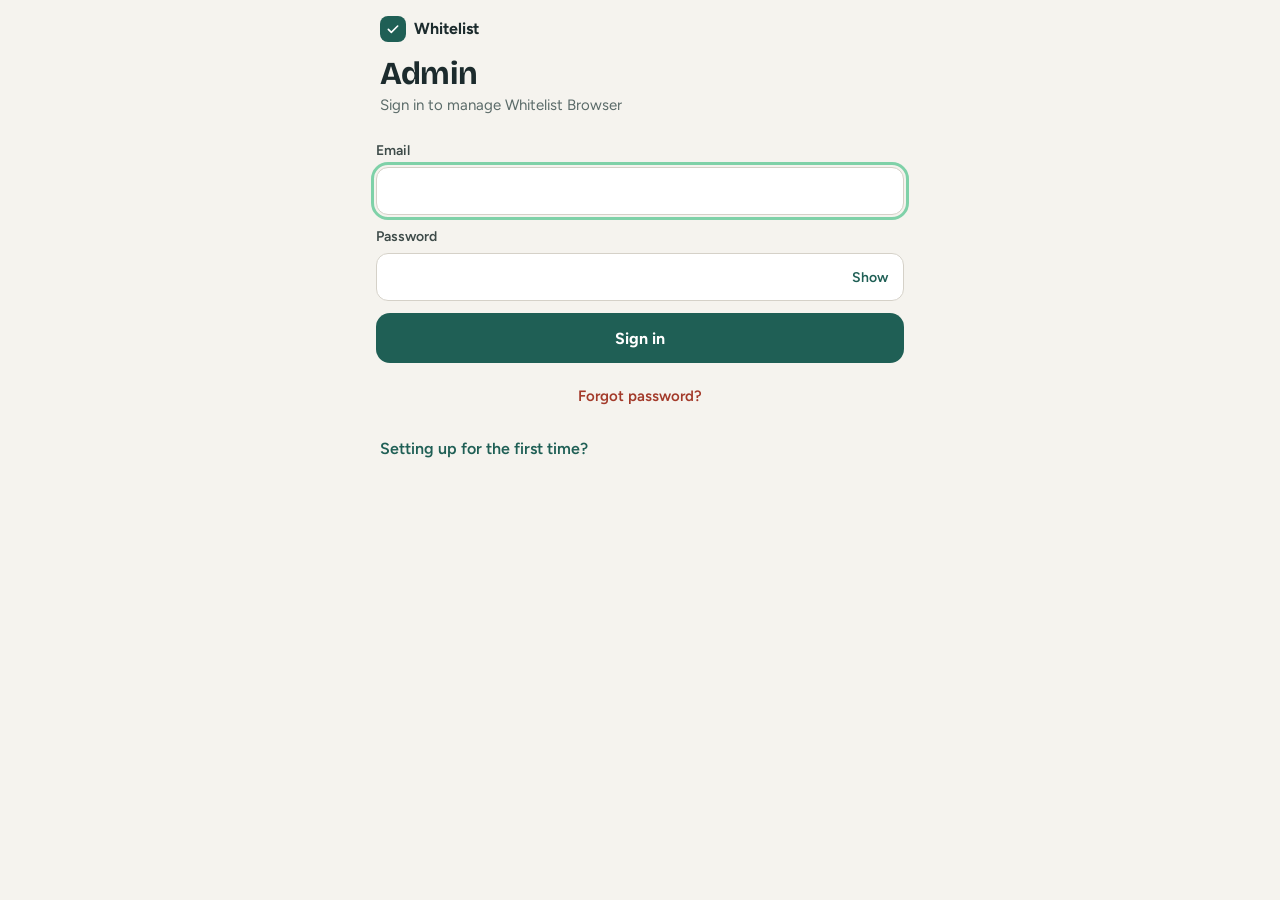
==== docs/admin-live.html @ 9e4bcfc0 "Release the admin page with v1.0.133" ====
<!doctype html>
<html lang="en">
<head>
<meta charset="utf-8">
<meta name="viewport" content="width=device-width, initial-scale=1, viewport-fit=cover">
<title>Whitelist admin</title>
<script>
  // Light or dark: inside the app, the app's choice (?theme=); on the web, the device's own setting (live).
  (() => {
    const asked = new URLSearchParams(location.search).get('theme');
    const mq = window.matchMedia ? matchMedia('(prefers-color-scheme: dark)') : null;
    const set = () => { document.documentElement.dataset.theme = asked === 'dark' || asked === 'light' ? asked : (mq && mq.matches ? 'dark' : 'light'); };
    set();
    if (!asked && mq && mq.addEventListener) mq.addEventListener('change', set);
  })();
</script>
<link rel="preconnect" href="https://fonts.googleapis.com">
<link rel="preconnect" href="https://fonts.gstatic.com" crossorigin>
<link href="https://fonts.googleapis.com/css2?family=Bricolage+Grotesque:opsz,wght@12..96,600;12..96,700&family=Figtree:wght@400;500;600;700&display=swap" rel="stylesheet">
<style>
  :root {
    color-scheme: light;
    --bg: #F5F3EE; --card: #FFFFFF; --ink: #1C2B2D; --ink2: #3E4B49; --muted: #5B6B69; --faint: #9AA5A3;
    --line: #E7E3DB; --line2: #EFECE5; --field: #D5D1C8;
    --accent: #1F5F55; --accent-dark: #16463F; --accent-soft: #E1EEEA; --mint: #7FD1A8;
    --amber: #FBEFD5; --amber-line: #EFD9A6; --amber-ink: #5C3D00;
    --red: #A33A2A; --red-soft: #F7E3DE; --chipoff: #E3DFD6; --danger: #A33A2A;
    --display: 'Bricolage Grotesque', Figtree, system-ui, sans-serif;
    --body: Figtree, system-ui, -apple-system, 'Segoe UI', sans-serif;
    --mono: ui-monospace, 'SF Mono', Menlo, Consolas, monospace;
    box-sizing: border-box;
  }
  *, *::before, *::after { box-sizing: inherit; }
  html { background: var(--bg); }
  body { margin: 0; font: 16px/1.45 var(--body); color: var(--ink); background: var(--bg); -webkit-text-size-adjust: 100%; }
  button, input, select, textarea { font: inherit; color: inherit; }
  a { color: var(--accent); }
  button { cursor: pointer; }
  :focus-visible { outline: 3px solid var(--mint); outline-offset: 2px; }
  .sr { position: absolute; width: 1px; height: 1px; overflow: hidden; clip: rect(0 0 0 0); white-space: nowrap; }
  [hidden] { display: none !important; }

  #app { max-width: 560px; margin: 0 auto; min-height: 100vh; padding-bottom: calc(96px + env(safe-area-inset-bottom, 0px)); }
  #app.sub { padding-bottom: 40px; }
  body.unsaved #app { padding-bottom: calc(160px + env(safe-area-inset-bottom, 0px)); }
  body.unsaved #app.sub { padding-bottom: 100px; }
  .top { display: flex; align-items: center; justify-content: space-between; padding: calc(16px + env(safe-area-inset-top, 0px)) 20px 4px; }
  .brand { display: flex; align-items: center; gap: 8px; font-weight: 700; }
  .brand .mark { width: 26px; height: 26px; border-radius: 8px; background: var(--accent); color: #fff; display: grid; place-items: center; }
  .conn { display: flex; align-items: center; gap: 6px; font-size: 13px; color: var(--muted); background: none; border: 0; padding: 6px; }
  .dot { width: 8px; height: 8px; border-radius: 50%; background: #2E8B57; }
  .dot.off { background: #B4492F; }

  main { padding: 0 16px; }
  .title { padding: 10px 4px 12px; }
  .title h1 { margin: 0; font: 700 32px/1.15 var(--display); letter-spacing: -.01em; }
  .title p { margin: 2px 0 0; color: var(--muted); font-size: 15px; }
  .back { display: inline-flex; align-items: center; gap: 2px; min-height: 44px; padding: 0 8px 0 2px; margin: calc(8px + env(safe-area-inset-top, 0px)) 0 0 8px; font-weight: 600; text-decoration: none; background: none; border: 0; color: var(--accent); font-size: 15.5px; }
  .stack { display: flex; flex-direction: column; gap: 12px; }
  .h2row { display: flex; align-items: center; justify-content: space-between; margin: 10px 2px 0; }
  h2.sec { margin: 14px 4px 0; font-size: 15px; font-weight: 700; color: var(--ink2); }
  .h2row h2.sec { margin: 0; }
  .hint { margin: 0 4px; font-size: 13.5px; color: var(--muted); line-height: 1.5; }

  .card { background: var(--card); border: 1px solid var(--line); border-radius: 18px; padding: 16px; display: flex; flex-direction: column; gap: 10px; }
  .card.focus { border-color: var(--accent); box-shadow: 0 0 0 2px var(--accent); }
  .card h3 { margin: 0; font-size: 19px; font-weight: 700; line-height: 1.3; overflow-wrap: anywhere; }
  .who { display: flex; align-items: center; justify-content: space-between; gap: 8px; }
  .who > span { display: flex; align-items: center; gap: 8px; min-width: 0; }
  .av { width: 32px; height: 32px; flex: none; border-radius: 50%; background: var(--accent-soft); color: var(--accent); display: grid; place-items: center; font-weight: 700; font-size: 14px; }
  .av.big { width: 44px; height: 44px; font-size: 19px; }
  .av.grey { background: #EFEDE7; color: var(--ink2); }
  .muted { color: var(--muted); }
  .small { font-size: 13.5px; }
  .mono { font-family: var(--mono); font-size: 13px; overflow-wrap: anywhere; }
  .quote { margin: 0; padding: 9px 12px; background: var(--bg); border-radius: 10px; font-size: 14.5px; color: var(--ink2); }
  .warn { margin: 0; padding: 9px 12px; background: var(--amber); border-radius: 10px; font-size: 14px; color: var(--amber-ink); }
  .line { margin: 0; display: flex; align-items: center; gap: 6px; font-size: 13.5px; color: var(--muted); }
  .done { color: var(--accent); font-weight: 700; display: flex; align-items: center; gap: 6px; }

  .chip { display: inline-flex; align-items: center; gap: 4px; height: 24px; padding: 0 9px; border-radius: 12px; font-size: 12.5px; font-weight: 600; background: #EFEDE7; color: var(--ink2); white-space: nowrap; }
  .chip.teal { background: var(--accent-soft); color: var(--accent); }
  .chip.amber { background: var(--amber); color: #7A4F00; }
  .chip.red { background: var(--red-soft); color: #8E3322; }
  .chips { display: flex; flex-wrap: wrap; gap: 5px; }

  .btn { min-height: 44px; padding: 0 16px; border-radius: 12px; border: 1px solid transparent; font-weight: 700; font-size: 15px; display: inline-flex; align-items: center; justify-content: center; gap: 6px; text-decoration: none; }
  .btn.p { background: var(--accent); color: #fff; }
  .btn.p:hover { background: var(--accent-dark); }
  .btn.s { background: #fff; border-color: #C9D9D4; color: var(--accent); font-weight: 600; }
  .btn.d { background: transparent; color: var(--red); font-weight: 600; padding: 0 12px; }
  .btn.dline { background: #fff; border-color: #E5C3BB; color: var(--red); font-weight: 600; }
  .btn.dd { background: var(--red); color: #fff; }
  .suggs { position: absolute; left: 0; right: 0; top: calc(100% + 6px); z-index: 30; background: var(--card); border: 1px solid var(--line);
    border-radius: 14px; box-shadow: 0 10px 28px rgba(0, 0, 0, .14); overflow: hidden; max-height: 60vh; overflow-y: auto; }
  .sugg { display: flex; align-items: center; gap: 10px; width: 100%; min-height: 52px; padding: 8px 12px; border: 0; border-bottom: 1px solid var(--line2);
    background: transparent; color: var(--ink); text-align: left; }
  .sugg:last-child { border-bottom: 0; }
  .sugg:hover, .sugg:focus-visible { background: var(--accent-soft); }
  .searchbox { position: relative; }
  .searchbox > svg, .searchbox > .icwrap { position: absolute; left: 13px; top: 50%; transform: translateY(-50%); color: var(--muted); pointer-events: none; z-index: 1; }
  .searchbox .inp { padding-left: 40px; }
  .phonerow { min-height: 58px; gap: 10px; }
  .phonerow .pname { white-space: nowrap; overflow: hidden; text-overflow: ellipsis; }
  .phonerow .plists { white-space: nowrap; overflow: hidden; text-overflow: ellipsis; }
  .phonerow .chips { flex-wrap: nowrap; }
  .kvs { gap: 0; }
  .kv { display: flex; gap: 12px; padding: 10px 0; border-bottom: 1px solid var(--line2); }
  .kv:last-child { border-bottom: 0; }
  .kv .k { width: 8.5rem; flex: none; color: var(--muted); font-size: 13.5px; }
  .kv .v { font-size: 14px; font-weight: 600; overflow-wrap: anywhere; white-space: pre-line; }
  .targets { display: flex; flex-direction: column; }
  .targets .check { min-height: 44px; }
  .pubtag { display: inline-flex; align-items: center; gap: 4px; font-size: 12px; font-weight: 700; padding: 3px 9px; border-radius: 999px;
    background: #E3ECF5; color: #2F5D8A; white-space: nowrap; }
  .kinds { display: flex; flex-wrap: wrap; gap: 6px; }
  /* Photos, videos and sound: Open / Blocked (and Default) */
  .seg.ob { flex: none; gap: 2px; padding: 3px; }
  .seg.ob button { flex: none; padding: 0 14px; min-height: 38px; }
  .seg.ob button[aria-pressed="true"][data-v="open"] { background: var(--accent); color: #fff; }
  .seg.ob button[aria-pressed="true"][data-v="blocked"] { background: var(--danger); color: #fff; }
  .seg.ob button:disabled { opacity: .55; }
  .mrows { display: flex; flex-direction: column; background: var(--card); border: 1px solid var(--line); border-radius: 16px; padding: 2px 14px; }
  .mrow { display: flex; flex-direction: column; gap: 4px; padding: 9px 0; border-top: 1px solid var(--line2); }
  .mrow:first-child { border-top: 0; }
  .mrow .top { display: flex; align-items: center; gap: 10px; min-height: 40px; }
  .mrow .top > b { flex: 1; font-size: 15px; }
  .mrow .s { font-size: 12.5px; color: var(--muted); }
  .mtag { font-size: 11.5px; font-weight: 500; color: var(--muted); background: var(--line2); border-radius: 8px; padding: 2px 8px; }
  .klabel { display: flex; align-items: baseline; flex-wrap: wrap; gap: 8px; }
  .dash { border: 2px dashed var(--mint); border-radius: 14px; padding: 12px; display: flex; flex-direction: column; gap: 6px; }
  .explain { background: var(--accent-soft); color: var(--accent-dark); border-radius: 12px; padding: 12px 14px; font-size: 13.5px; line-height: 1.45; display: flex; flex-direction: column; gap: 6px; }
  .fromto { display: flex; align-items: center; gap: 8px; min-height: 46px; border-top: 1px solid var(--line2); font-size: 14px; }
  .fromto:first-child { border-top: 0; }
  .fromto b { flex: 1; } .fromto .was { color: var(--muted); } .fromto .now { font-weight: 700; }
  :root[data-theme="dark"] .mtag { background: #364748; }
  :root[data-theme="dark"] .explain { background: #22403B; color: #CFE6DF; }
  .title h1 { overflow-wrap: anywhere; }         /* a long address in a title wraps instead of widening the page */
  .kc { flex: 1 1 4.5rem; min-width: 0; min-height: 42px; border-radius: 11px; border: 1px solid var(--line); background: var(--card); color: var(--ink2); font-weight: 700; font-size: 14px; }
  .kc[aria-pressed="true"] { background: var(--accent); border-color: var(--accent); color: #fff; }
  :root[data-theme="dark"] .pubtag { background: #2A3D52; color: #A9C8EA; }
  /* Dialogs (in place of the browser's own pop-ups) */
  .dlg-shade { position: fixed; inset: 0; z-index: 50; background: rgba(16, 28, 29, .48); display: grid; place-items: center; padding: 16px; }
  .dlg { width: min(420px, 100%); max-height: calc(100dvh - 32px); overflow: auto; box-sizing: border-box; background: var(--bg); color: var(--ink);
    border-radius: 22px; box-shadow: 0 14px 40px rgba(0, 0, 0, .25); padding: 22px 20px 18px; display: flex; flex-direction: column; gap: 14px; }
  .dlg .dhead { display: flex; align-items: center; gap: 12px; }
  .dlg .dicon { width: 44px; height: 44px; border-radius: 14px; display: grid; place-items: center; flex: none; background: var(--accent-soft); color: var(--accent); }
  .dlg .dicon.red { background: var(--red-soft); color: var(--red); }
  .dlg h2 { margin: 0; font-family: var(--display); font-size: 21px; line-height: 1.2; }
  .dlg p { margin: 0; color: var(--ink2); line-height: 1.45; }
  .dlg .dacts { display: flex; gap: 8px; justify-content: flex-end; flex-wrap: wrap; }
  .dlg .dacts .btn { min-width: 96px; }
  .btn.sm { min-height: 40px; padding: 0 14px; font-size: 14.5px; }
  .btn.wide { width: 100%; min-height: 50px; font-size: 16px; border-radius: 14px; }
  .btn:disabled { opacity: .5; cursor: default; }
  .acts { display: flex; gap: 8px; align-items: center; flex-wrap: wrap; margin-top: 2px; }
  .acts .grow { flex: 1 1 auto; }

  .group { background: var(--card); border: 1px solid var(--line); border-radius: 18px; overflow: hidden; }
  /* Swipe a row (like My requests on the phone): right and left each do one thing, on a coloured trail. */
  .swipe { position: relative; overflow: hidden; border-bottom: 1px solid var(--line); background: var(--card); }
  .group > .swipe:last-child { border-bottom: 0; }
  .swipe > .row { position: relative; z-index: 1; background: var(--card); touch-action: pan-y; border-bottom: 0 !important; will-change: transform; }
  .swipe > .trail { position: absolute; inset: 0; display: flex; align-items: center; padding: 0 20px; gap: 8px; color: #fff; font-weight: 700; font-size: 14.5px; visibility: hidden; }
  .swipe.collapsing { transition: height .2s ease, opacity .2s ease; }
  .pickcols { display: grid; grid-template-columns: repeat(auto-fit, minmax(14rem, 1fr)); gap: 12px; align-items: start; }
  .ro { display: flex; align-items: center; gap: 10px; min-height: 48px; padding: 6px 16px; border-bottom: 1px solid var(--line); }
  .group > .ro:last-child { border-bottom: 0; }
  .ro .grow { flex: 1; display: flex; flex-direction: column; gap: 1px; min-width: 0; } .ro .t { font-weight: 600; } .ro .s { font-size: 13px; color: var(--muted); }
  .tag { flex: none; font-size: 12px; font-weight: 700; color: var(--muted); background: var(--line); border-radius: 8px; padding: 3px 8px; }
  .row { display: flex; align-items: center; gap: 12px; width: 100%; min-height: 52px; padding: 12px 14px; border: 0; border-bottom: 1px solid var(--line2); background: none; text-align: left; text-decoration: none; color: var(--ink); }
  .group > .row:last-child, .group > :last-child > .row { border-bottom: 0; }
  button.row:hover, a.row:hover { background: #FBFAF7; }
  .row .grow { flex: 1 1 auto; min-width: 0; display: flex; flex-direction: column; gap: 3px; }
  .row .name { font-weight: 600; font-size: 15.5px; }
  .row .dom { font-size: 13px; color: var(--muted); overflow: hidden; text-overflow: ellipsis; white-space: nowrap; }
  .row .grow > .t { display: block; font-weight: 500; }
  .row .grow > .s { display: block; font-size: 13px; color: var(--muted); overflow-wrap: anywhere; }
  .row .count { color: var(--muted); font-size: 14px; }
  .row .chev { color: var(--faint); flex: none; display: flex; }
  .row .ic { color: var(--muted); display: flex; flex: none; }
  .tile { width: 40px; height: 40px; flex: none; border-radius: 12px; background: var(--bg); border: 1px solid var(--line); display: grid; place-items: center; font-weight: 700; font-size: 17px; }
  .tile.big { width: 56px; height: 56px; border-radius: 16px; font-size: 24px; background: #fff; }

  /* The lists scroll; "+" (new list) stays at the right end, and the lists fade out under it. */
  /* The lists scroll under "+" (new list): a long, gentle fade into it, and the button see-through, so what's behind
     still shows. */
  .listrow { position: relative; }
  .listrow .listchips { padding-right: 52px; }
  .listrow::after { content: ''; position: absolute; top: 0; bottom: 4px; right: 0; width: 120px; pointer-events: none;
    background: linear-gradient(to right, transparent, color-mix(in srgb, var(--bg) 55%, transparent) 60%, color-mix(in srgb, var(--bg) 80%, transparent)); }
  .listrow .lc.add { position: absolute; right: 2px; top: 2px; z-index: 1; background: color-mix(in srgb, var(--bg) 60%, transparent);
    -webkit-backdrop-filter: blur(1.5px); backdrop-filter: blur(1.5px); }
  .listchips { display: flex; gap: 8px; overflow-x: auto; padding: 2px 2px 4px; scrollbar-width: none; }
  .logtext { white-space: pre-wrap; overflow-wrap: anywhere; font: 12px/1.5 ui-monospace, SFMono-Regular, Menlo, Consolas, monospace; background: var(--card, #fff); border: 1px solid var(--line, #E7E3DB); border-radius: 14px; padding: 12px; margin: 0; max-width: 100%; box-sizing: border-box; }
  .listchips::-webkit-scrollbar { display: none; }
  .lc { flex: none; min-height: 38px; padding: 0 14px; border-radius: 19px; font-size: 14px; font-weight: 600; white-space: nowrap; background: #fff; border: 1px solid var(--field); }
  .lc[aria-pressed="true"] { background: var(--accent); border-color: var(--accent); color: #fff; }
  .lc.addtxt { display: inline-flex; align-items: center; gap: 6px; border-style: dashed; border-color: #B9B4A9; background: transparent; }
  .lc.add { width: 38px; padding: 0; border-style: dashed; border-color: #B9B4A9; background: transparent; display: grid; place-items: center; }
  .pick { display: inline-flex; align-items: center; gap: 5px; }
  .pick[aria-pressed="true"] { background: var(--accent-soft); border-color: var(--accent); color: var(--accent); }

  .tempcard { display: flex; align-items: center; gap: 12px; padding: 12px 14px; background: var(--amber); border: 1px solid var(--amber-line); border-radius: 16px; color: var(--amber-ink); }
  .tempcard .grow { flex: 1 1 auto; min-width: 0; display: flex; flex-direction: column; }
  .tempcard b { overflow-wrap: anywhere; }
  .tempcard button { min-height: 38px; padding: 0 12px; border: 1px solid #D9B96E; border-radius: 10px; background: #fff; color: var(--amber-ink); font-weight: 600; font-size: 13.5px; flex: none; }
  a.tempcard { text-decoration: none; font-weight: 600; min-height: 52px; }

  .field { display: flex; flex-direction: column; gap: 6px; }
  .field > label, .flabel { font-size: 14px; font-weight: 600; color: var(--ink2); }
  .field, details.more, .stack > * { min-width: 0; }
  /* Inside <details>, the page's box-sizing isn't inherited (the browser's own wrapper is in between). */
  details *, details *::before, details *::after { box-sizing: border-box; }
  input[type=file] { max-width: 100%; }
  .inp { width: 100%; max-width: 100%; min-width: 0; min-height: 48px; padding: 0 14px; border: 1px solid var(--field); border-radius: 12px; background: #fff; font-size: 16px; }
  textarea.inp { min-height: 150px; padding: 12px 14px; font-family: var(--mono); font-size: 14px; line-height: 1.6; resize: vertical; }
  .inp.bad { border-color: var(--red); box-shadow: 0 0 0 1px var(--red); }
  .inrow { display: flex; gap: 8px; }
  .inrow .inp { flex: 1 1 auto; min-width: 0; }

  .tg { display: flex; align-items: center; gap: 12px; min-height: 56px; padding: 12px 14px; border-bottom: 1px solid var(--line2); cursor: pointer; }
  .group > .tg:last-child { border-bottom: 0; }
  .tg .grow { flex: 1 1 auto; display: flex; flex-direction: column; gap: 2px; }
  .tg .t { font-weight: 600; font-size: 15.5px; }
  .tg .s { font-size: 13px; color: var(--muted); }
  /* Switches: off = an outlined track with a smaller dark knob; on = solid green with a big white knob. */
  .sw { appearance: none; -webkit-appearance: none; width: 46px; height: 28px; border-radius: 14px; box-sizing: border-box;
    background: #EAE7E0; border: 2px solid var(--muted); position: relative; margin: 0; flex: none; cursor: pointer; transition: background .15s, border-color .15s; }
  .sw::after { content: ""; position: absolute; top: 4px; left: 4px; width: 16px; height: 16px; border-radius: 50%; background: var(--muted);
    transition: left .15s, top .15s, width .15s, height .15s, background .15s; }
  .sw:checked { background: var(--accent); border-color: color-mix(in srgb, var(--accent) 45%, black); }
  .sw:checked::after { outline: 1px solid color-mix(in srgb, var(--accent) 45%, black); }
  :root[data-theme="dark"] .sw:checked { border-color: color-mix(in srgb, var(--accent) 40%, white); }
  :root[data-theme="dark"] .sw:checked::after { outline-color: color-mix(in srgb, var(--accent) 40%, white); }
  @media (prefers-color-scheme: dark) { :root:not([data-theme="light"]) .sw:checked { border-color: color-mix(in srgb, var(--accent) 40%, white); }
    :root:not([data-theme="light"]) .sw:checked::after { outline-color: color-mix(in srgb, var(--accent) 40%, white); } }
  .sw:checked::after { top: 1px; left: 19px; width: 22px; height: 22px; background: #fff; box-shadow: 0 1px 2px rgba(0,0,0,.25); }
  .sw:focus-visible { outline: 3px solid var(--accent); outline-offset: 2px; }
  .radio { display: flex; align-items: flex-start; gap: 12px; min-height: 52px; padding: 12px 14px; border-bottom: 1px solid var(--line2); cursor: pointer; }
  .group > .radio:last-child { border-bottom: 0; }
  .radio input { width: 20px; height: 20px; margin: 2px 0 0; accent-color: var(--accent); flex: none; }
  .check { display: flex; align-items: center; gap: 8px; font-size: 14px; color: var(--ink2); cursor: pointer; min-height: 32px; }
  .check input { width: 18px; height: 18px; accent-color: var(--accent); margin: 0; }

  .seg { display: flex; gap: 4px; padding: 4px; border-radius: 12px; background: #EFEDE7; }
  .seg button { flex: 1; min-height: 40px; border: 0; border-radius: 9px; background: transparent; color: var(--muted); font-weight: 600; font-size: 14px; }
  .seg button[aria-pressed="true"] { background: #fff; color: var(--ink); box-shadow: 0 1px 3px rgba(0,0,0,.12); }
  .stepper { display: flex; align-items: center; gap: 4px; }
  .stepper button { width: 38px; height: 38px; border: 1px solid var(--field); border-radius: 10px; background: #fff; font-size: 18px; }
  .stepper span { min-width: 72px; text-align: center; font-weight: 600; }

  .frow { display: grid; grid-template-columns: 7.5rem 1fr; align-items: center; gap: 8px; }
  .panel { border-top: 1px solid var(--line2); margin-top: 4px; padding-top: 10px; display: flex; flex-direction: column; gap: 8px; }

  /* Scroll wheels: hours 0-24, minutes 0-55 */
  .wheels { position: relative; display: flex; justify-content: center; gap: 1.8rem; height: 180px; margin: .2rem 0 .4rem; user-select: none; -webkit-user-select: none; }
  .wheel-col { display: flex; align-items: center; gap: .5rem; z-index: 1; }
  .wheel-col span { color: var(--muted); font-size: .9rem; width: 2.6rem; }
  .wheel { height: 180px; width: 3.6rem; overflow-y: scroll; scroll-snap-type: y mandatory; scrollbar-width: none; overscroll-behavior: contain; outline: none;
    -webkit-mask-image: linear-gradient(transparent, #000 30%, #000 70%, transparent); mask-image: linear-gradient(transparent, #000 30%, #000 70%, transparent); }
  .wheel::-webkit-scrollbar { display: none; }
  .wheel div { height: 36px; line-height: 36px; text-align: center; font-size: 1.35rem; scroll-snap-align: center; color: #8AA39F; font-variant-numeric: tabular-nums; cursor: pointer; }
  .wheel div.sel { color: var(--ink); font-weight: 600; }
  .wheel .pad { height: 72px; scroll-snap-align: none; cursor: default; }
  .wheel:focus-visible { box-shadow: 0 0 0 2px var(--accent); border-radius: 8px; }
  .wheel-band { position: absolute; left: 50%; transform: translateX(-50%); width: min(15rem, 100%); top: 72px; height: 36px; border-radius: 8px; background: rgba(31, 95, 85, .09); border: 1px solid var(--line); pointer-events: none; }

  /* Bottom bars */
  #tabs { position: fixed; left: 50%; transform: translateX(-50%); bottom: 0; width: min(560px, 100%); z-index: 20;
    display: flex; justify-content: space-around; align-items: flex-start; padding: 8px 8px calc(8px + env(safe-area-inset-bottom, 0px));
    background: #fff; border-top: 1px solid #E3E0D8; }
  #tabs button { position: relative; width: 84px; min-height: 52px; display: flex; flex-direction: column; align-items: center; gap: 4px; border: 0; background: none; color: var(--muted); font-size: 12px; font-weight: 600; }
  #tabs .pill { position: relative; display: grid; place-items: center; width: 56px; height: 30px; border-radius: 15px; }
  #tabs button[aria-current="page"] { color: var(--accent); }
  #tabs button[aria-current="page"] .pill { background: var(--accent-soft); }
  #tabs .badge { position: absolute; top: -4px; right: 4px; min-width: 18px; height: 18px; padding: 0 5px; border-radius: 9px; background: #B4492F; color: #fff; font-size: 11px; font-weight: 700; display: grid; place-items: center; }
  #savebar { position: fixed; left: 50%; transform: translateX(-50%); bottom: calc(92px + env(safe-area-inset-bottom, 0px)); width: min(536px, calc(100% - 24px)); z-index: 21;
    display: flex; align-items: center; justify-content: space-between; gap: 10px; padding: 8px 8px 8px 16px; border-radius: 16px; background: #1C2B2D; color: #fff; box-shadow: 0 6px 18px rgba(28,43,45,.25); }
  #app.sub ~ #savebar { bottom: calc(16px + env(safe-area-inset-bottom, 0px)); }
  #savebar span { font-size: 14.5px; font-weight: 500; }
  #savebar button { min-height: 40px; padding: 0 14px; border: 0; border-radius: 10px; font-weight: 700; }
  #savebar .undo { background: transparent; color: #CFE3DD; font-weight: 600; }
  #savebar .save { background: var(--mint); color: #0E2A25; }
  #toast { position: fixed; left: 50%; transform: translateX(-50%); top: calc(12px + env(safe-area-inset-top, 0px)); width: min(520px, calc(100% - 24px)); z-index: 30;
    padding: 12px 16px; border-radius: 14px; background: #1C2B2D; color: #fff; font-size: 14.5px; box-shadow: 0 6px 18px rgba(28,43,45,.25); cursor: pointer; }
  #toast.error { background: #7A2A1D; }
  .empty { text-align: center; padding: 28px 16px; color: var(--muted); }
  .empty b { display: block; color: var(--ink); font-size: 17px; margin-bottom: 4px; }
  /* Small screens (e.g. 2.8-inch phones, about 240px wide) */
  @media (max-width: 340px) {
    body { font-size: 15px; }
    main { padding: 0 8px; }
    .top { padding-left: 12px; padding-right: 12px; }
    .title { padding: 6px 2px 8px; }
    .title h1 { font-size: 24px; }
    h1[style] { font-size: 22px !important; }
    .card { padding: 12px; border-radius: 14px; }
    .card h3 { font-size: 16.5px; }
    .btn { padding: 0 12px; font-size: 14px; }
    .row { gap: 10px; padding: 10px 10px; }
    .tile { width: 34px; height: 34px; font-size: 15px; }
    .tile.big { width: 44px; height: 44px; font-size: 20px; }
    .tg { padding: 10px; gap: 10px; }
    .tg:has(.stepper) { flex-wrap: wrap; }          /* rows with − / + wrap; switches stay beside their text */
    .who { flex-wrap: wrap; row-gap: 6px; }
    .who > span { flex-wrap: wrap; column-gap: 6px; row-gap: 0; }
    .who > span > .small { font-size: 12.5px; white-space: nowrap; }
    .tg .t { font-size: 14.5px; }
    .stepper span { min-width: 56px; }
    .seg button { font-size: 12.5px; min-height: 38px; padding: 0 2px; }
    .frow { grid-template-columns: 1fr; gap: 4px; }
    .wheels { gap: .6rem; }
    .wheel { width: 3rem; }
    .wheel-col span { width: 1.9rem; font-size: .8rem; }
    #tabs { padding: 6px 2px calc(6px + env(safe-area-inset-bottom, 0px)); }
    #tabs button { flex: 1 1 0; width: auto; min-width: 0; font-size: 10.5px; }
    #tabs .pill { width: 44px; height: 28px; }
    #savebar { padding: 6px 6px 6px 10px; gap: 6px; bottom: calc(76px + env(safe-area-inset-bottom, 0px)); }
    #savebar span { font-size: 12.5px; }
    #savebar button { padding: 0 10px; }
    body.unsaved #app { padding-bottom: calc(140px + env(safe-area-inset-bottom, 0px)); }
    #app { padding-bottom: calc(80px + env(safe-area-inset-bottom, 0px)); }
  }
  details.more > summary { cursor: pointer; font-weight: 600; color: var(--accent); padding: 6px 4px; list-style: none; }
  details.more > summary::-webkit-details-marker { display: none; }

  /* ---------- Dark ----------
     Inside the app: the app's choice (?theme=dark). On the web: the device's own setting. */
  :root[data-theme="dark"] { --bg: #1F2B2C; --card: #304041; --ink: #ECF2F0; --ink2: #D2DDDA; --muted: #AEBFBB; --faint: #8EA19D;
    --line: #3D4E4F; --line2: #364748; --field: #4A5D5E; --accent: #3D8F7E; --accent-dark: #347A6C; --accent-soft: #2C4A44;
    --mint: #9BE3C2; --amber: #4A3B20; --amber-line: #6A5530; --amber-ink: #F5D08A; --red: #F7B4A7; --red-soft: #4A2C28;
    --chipoff: #425455; --danger: #C4553F;
    color-scheme: dark; }
  :root[data-theme="dark"] a, :root[data-theme="dark"] .back, :root[data-theme="dark"] .done, :root[data-theme="dark"] details.more > summary, :root[data-theme="dark"] .chip.teal, :root[data-theme="dark"] .av, :root[data-theme="dark"] .pick[aria-pressed="true"],
  :root[data-theme="dark"] #tabs button[aria-current="page"] { color: var(--mint); }
  :root[data-theme="dark"] .btn.s, :root[data-theme="dark"] .lc, :root[data-theme="dark"] .inp, :root[data-theme="dark"] .stepper button, :root[data-theme="dark"] .tile.big, :root[data-theme="dark"] .tempcard button, :root[data-theme="dark"] .btn.dline, :root[data-theme="dark"] #tabs { background: var(--card); color: var(--ink); }
  :root[data-theme="dark"] .btn.s { border-color: var(--field); color: var(--mint); }
  :root[data-theme="dark"] .btn.dline { border-color: #6B3A33; color: var(--red); }
  :root[data-theme="dark"] .lc[aria-pressed="true"] { background: var(--accent); border-color: var(--accent); color: #fff; }
  :root[data-theme="dark"] .pick[aria-pressed="true"] { background: var(--accent-soft); border-color: var(--mint); }
  :root[data-theme="dark"] .lc.add, :root[data-theme="dark"] .lc.addtxt { background: transparent; border-color: #56696A; }
  :root[data-theme="dark"] .listrow .lc.add { background: color-mix(in srgb, var(--bg) 60%, transparent); }
  :root[data-theme="dark"] .seg, :root[data-theme="dark"] .chip, :root[data-theme="dark"] .av.grey { background: #364748; }
  :root[data-theme="dark"] .seg button[aria-pressed="true"] { background: #5E7374; color: var(--ink); }
  :root[data-theme="dark"] .chip.amber { color: var(--amber-ink); }
  :root[data-theme="dark"] .chip.red { color: var(--red); }
  :root[data-theme="dark"] .sw { background: #364748; }
  :root[data-theme="dark"] .sw:checked { background: var(--accent); }
  :root[data-theme="dark"] .wheel div { color: #8EA19D; }
  :root[data-theme="dark"] .wheel div.sel { color: var(--ink); }
  :root[data-theme="dark"] .wheel-band { background: rgba(127, 209, 168, .10); }
  :root[data-theme="dark"] #tabs { border-top-color: var(--line); }
  :root[data-theme="dark"] button.row:hover, :root[data-theme="dark"] a.row:hover { background: #344546; }
  :root[data-theme="dark"] .tile { background: #273536; color: var(--mint) !important; }
  :root[data-theme="dark"] .tempcard { color: var(--amber-ink); }
  :root[data-theme="dark"] .tempcard button { border-color: #5A4724; color: var(--amber-ink); }
  :root[data-theme="dark"] .quote { background: #273536; }
  :root[data-theme="dark"] #savebar, :root[data-theme="dark"] #toast { background: #162021; }
  :root[data-theme="dark"] .inp::placeholder { color: #8EA19D; }
  /* Saving… / Saved / Not saved */
  #syncPill { position: fixed; top: calc(10px + env(safe-area-inset-top, 0px)); right: 12px; z-index: 40; border: 0; border-radius: 999px; padding: 7px 14px;
    font: 600 13px var(--body, system-ui); background: var(--accent-soft); color: var(--accent); box-shadow: 0 2px 10px rgba(0,0,0,.12); cursor: default; }
  #syncPill.busy::before { content: ''; display: inline-block; width: 10px; height: 10px; margin-right: 7px; border-radius: 50%; border: 2px solid currentColor; border-right-color: transparent; animation: spin .8s linear infinite; vertical-align: -1px; }
  #syncPill.bad { background: var(--red-soft); color: var(--red); cursor: pointer; }
  .spin { width: 18px; height: 18px; flex: none; border-radius: 50%; border: 2.5px solid var(--accent); border-right-color: transparent; animation: spin .8s linear infinite; }
  @keyframes spin { to { transform: rotate(360deg); } }
  @media (prefers-reduced-motion: reduce) { .spin, #syncPill.busy::before { animation-duration: 2.4s; } }
  .pwbox { position: relative; display: flex; }
  .pwbox .inp { flex: 1; padding-right: 72px; }
  .pwshow { position: absolute; right: 6px; top: 50%; transform: translateY(-50%); min-height: 36px; padding: 0 10px; border: 0; background: none; color: var(--accent); font: 600 14px var(--body, system-ui); cursor: pointer; }
  .rules { list-style: none; margin: -4px 0 0; padding: 0; display: flex; flex-direction: column; gap: 4px; font-size: 14px; color: var(--muted, #5B6B69); }
  .rules li { display: flex; align-items: center; gap: 6px; }
  .rules li.ok { color: var(--accent); }
  /* Buttons that aren't picked: grey with no border (white looked picked), on both themes. */
  :root .lc:not([aria-pressed="true"]):not(.add):not(.addtxt), :root .kc:not([aria-pressed="true"]) { background: var(--chipoff); border-color: transparent; color: var(--ink2); }
  :root .seg { background: var(--chipoff); }
  :root .seg.ob button[aria-pressed="true"][data-v="open"] { background: var(--accent); color: #fff; }
  :root .seg.ob button[aria-pressed="true"][data-v="blocked"] { background: var(--danger); color: #fff; }
  :root .seg button:not([aria-pressed="true"]) { color: var(--ink2); }
  /* A request card: what the site says it is, and a link to look at it first. */
  .siteabout { display: flex; flex-direction: column; gap: 6px; }
  .siteabout .sa { display: flex; gap: 10px; align-items: flex-start; background: var(--chipoff); border-radius: 12px; padding: 10px 12px; }
  .siteabout .sal { flex: none; width: 30px; height: 30px; border-radius: 8px; background: var(--accent); color: #fff; display: flex; align-items: center; justify-content: center; font-weight: 700; }
  .siteabout .sat { overflow-wrap: anywhere; }
  .lookfirst { align-self: flex-start; display: inline-flex; align-items: center; gap: 6px; min-height: 40px; font-weight: 700; color: var(--accent); text-decoration: none; }
  .row.tap { width: 100%; text-align: left; }
  /* Timers */
  .timerrow { align-items: center; gap: 10px; }
  .timerrow .tbody { display: flex; flex-direction: column; gap: 1px; text-align: left; background: none; border: 0; padding: 0; min-width: 0; color: inherit; font: inherit; cursor: pointer; }
  .seg.wrap { flex-wrap: wrap; }
  .seg.wrap button { flex: 1 1 auto; padding: 0 10px; }
  :root .seg button.strict[aria-pressed="true"] { background: var(--danger); color: #fff; }
  :root .seg.wrap button[aria-pressed="true"]:not([data-v=""]):not(.strict) { background: var(--accent); color: #fff; }
  .during .drow { display: flex; flex-direction: column; gap: 6px; padding: 12px 0; }
  .during .drow.sublists { border-top: 0; margin-top: 2px; padding: 4px 0 12px 12px; border-left: 2px solid var(--accent-soft); }
  @media (prefers-color-scheme: dark) { :root:not([data-theme="light"]) { color-scheme: dark; } }
  .daychips .lc { min-width: 3.2rem; justify-content: center; }
</style>
</head>
<body>
<div id="app">
  <header class="top">
    <div class="brand"><span class="mark" id="markIcon"></span>Whitelist</div>
    <span style="display:flex;align-items:center;gap:4px">
      <button type="button" class="conn" id="connBtn" hidden><span class="dot" id="connDot"></span><span id="connText">Connected</span></button>
      <button type="button" class="btn s sm" id="closeBtn" hidden>Close</button>
    </span>
  </header>
  <div id="view"></div>
</div>
<div id="savebar" hidden><span id="saveText">Changes not saved yet</span><div style="display:flex;gap:6px"><button type="button" class="undo" id="undoBtn">Undo</button><button type="button" class="save" id="saveBtn">Save</button></div></div>
<nav id="tabs" aria-label="Sections" hidden></nav>
<div id="toast" role="status" aria-live="polite" hidden></div>
<button type="button" id="syncPill" hidden></button>
<script>
(() => {
'use strict';
// ============================================================================================
// Whitelist admin page. Four tabs (Requests, Sites, Phones, Settings) plus sub-screens.
// It reads and writes the private repository: docs/whitelist.json, docs/lists/*.json and
// devices.json, and answers requests (issues there) by posting the same replies you could type on GitHub.
// ============================================================================================
const $ = id => document.getElementById(id);

// ---------- tiny DOM helper ----------
// h('button', { class: 'btn p', onclick: fn }, 'Save') ; props with value null/false are skipped.
const PROPS = new Set(['value', 'checked', 'disabled', 'hidden', 'selected', 'open']);
function h(tag, props, ...kids) {
  const el = document.createElement(tag);
  for (const [k, v] of Object.entries(props || {})) {
    if (v == null || v === false) continue;
    if (k.startsWith('on') && typeof v === 'function') el.addEventListener(k.slice(2), v);
    else if (k === 'class') el.className = v;
    else if (k === 'style') el.style.cssText = v;
    else if (k === 'html') el.innerHTML = v;
    else if (PROPS.has(k)) el[k] = v;
    else el.setAttribute(k, v === true ? '' : v);
  }
  for (const c of kids.flat(Infinity)) if (c != null && c !== false) el.append(c instanceof Node ? c : document.createTextNode(String(c)));
  return el;
}
const ICONS = {
  send: '<path d="M4 12l16-8-6 16-3-7z"/>',
  bell: '<path d="M6 16V11a6 6 0 0 1 12 0v5l1.5 2h-15z"/><path d="M10 20a2 2 0 0 0 4 0"/>',
  inbox: '<path d="M4 13l2.5-7h11L20 13"/><path d="M4 13v5a1 1 0 0 0 1 1h14a1 1 0 0 0 1-1v-5h-5l-1.5 2h-3L9 13z"/>',
  globe: '<circle cx="12" cy="12" r="8.5"/><path d="M3.5 12h17"/><path d="M12 3.5c2.5 2.6 3.5 5.4 3.5 8.5s-1 5.9-3.5 8.5c-2.5-2.6-3.5-5.4-3.5-8.5s1-5.9 3.5-8.5z"/>',
  phone: '<rect x="7" y="3" width="10" height="18" rx="2.5"/><path d="M11 17.5h2"/>',
  sliders: '<path d="M4 7h10M18 7h2M4 17h4M12 17h8"/><circle cx="16" cy="7" r="2"/><circle cx="10" cy="17" r="2"/>',
  clock: '<circle cx="12" cy="12" r="8.5"/><path d="M12 7.5V12l3 2"/>',
  chev: '<path d="M9 6l6 6-6 6"/>', back: '<path d="M15 6l-6 6 6 6"/>',
  plus: '<path d="M12 5v14M5 12h14"/>', check: '<path d="M5 12.5l4.5 4.5L19 7.5"/>',
  link: '<path d="M10 14a4 4 0 0 0 5.66 0l3-3a4 4 0 0 0-5.66-5.66l-1 1"/><path d="M14 10a4 4 0 0 0-5.66 0l-3 3a4 4 0 0 0 5.66 5.66l1-1"/>',
  shield: '<path d="M12 3.5l7 3v5c0 4.2-3 7.6-7 9-4-1.4-7-4.8-7-9v-5z"/>', x: '<path d="M6 6l12 12M18 6L6 18"/>',
  table: '<rect x="4" y="5" width="16" height="14" rx="2"/><path d="M4 10h16M10 10v9"/>',
  ban: '<circle cx="12" cy="12" r="8.5"/><path d="M6 6l12 12"/>',
  info: '<circle cx="12" cy="12" r="8.5"/><path d="M12 11v5M12 8h.01"/>',
  trash: '<path d="M5 7h14M10 7V5h4v2M7 7l1 13h8l1-13"/>',
  ext: '<path d="M14 5h5v5"/><path d="M19 5l-8 8"/><path d="M18 14v4a1 1 0 0 1-1 1H6a1 1 0 0 1-1-1V7a1 1 0 0 1 1-1h4"/>',
  undo: '<path d="M9 14 4 9l5-5"/><path d="M4 9h10.5a5.5 5.5 0 0 1 0 11H11"/>',
  list: '<path d="M8 6h12M8 12h12M8 18h12"/><path d="M4 6h.01M4 12h.01M4 18h.01"/>',
  search: '<circle cx="11" cy="11" r="7"/><path d="M20 20l-4-4"/>',
  download: '<path d="M12 4v11"/><path d="M7 10l5 5 5-5"/><path d="M5 20h14"/>',
  photo: '<rect x="3.5" y="5" width="17" height="14" rx="2"/><circle cx="9" cy="10" r="1.6"/><path d="M20 16l-5-5-8 8"/>',
  photooff: '<rect x="3.5" y="5" width="17" height="14" rx="2"/><path d="M3 3l18 18"/>',
  archive: '<rect x="3.5" y="4.5" width="17" height="4.5" rx="1"/><path d="M5 9v9.5a1 1 0 0 0 1 1h12a1 1 0 0 0 1-1V9M10 13h4"/>',
  gear: '<circle cx="12" cy="12" r="3"/><path d="M12 3v2.5M12 18.5V21M3 12h2.5M18.5 12H21M5.6 5.6l1.8 1.8M16.6 16.6l1.8 1.8M5.6 18.4l1.8-1.8M16.6 7.4l1.8-1.8"/>',
  warn: '<path d="M12 4l9 16H3z"/><path d="M12 10v4M12 17.5v.01"/>'
};
function icon(name, size = 20, sw = 1.8) {
  return h('span', { class: 'icwrap', style: 'display:inline-flex', 'aria-hidden': 'true',
    html: `<svg width="${size}" height="${size}" viewBox="0 0 24 24" fill="none" stroke="currentColor" stroke-width="${sw}" stroke-linecap="round" stroke-linejoin="round">${ICONS[name]}</svg>` });
}
const chip = (text, kind = '', ic) => h('span', { class: `chip ${kind}` }, ic ? icon(ic, 14, 2) : null, text);
const plural = (n, w) => `${n} ${w}${n === 1 ? '' : 's'}`;
const fmtMin = m => [Math.floor(m / 60) && `${Math.floor(m / 60)} h`, m % 60 && `${m % 60} min`].filter(Boolean).join(' ') || '0 min';
const ago = iso => { const m = Math.round((Date.now() - Date.parse(iso)) / 60000);
  return m < 1 ? 'just now' : m < 60 ? `${m} min ago` : m < 1440 ? `${Math.round(m / 60)} h ago` : `${Math.round(m / 1440)} days ago`; };
const cap = s => s ? s[0].toUpperCase() + s.slice(1) : s;
// A phone's own list is named after its ID ("k7m4-q2xp"), since list names are public: show the person's name.
const ID_LIST = /^[2-9a-hj-np-z]{4}-[2-9a-hj-np-z]{4}$/;
function listLabel(n) {
  if (n === 'public') return 'Default public list';
  if (ID_LIST.test(n) && typeof S !== 'undefined' && S.D) {
    const id = n.toUpperCase(), d = S.D.devices[id] || (S.D.archived || {})[id];
    if (d) return d.name || id;
  }
  return cap(n.replace(/-/g, ' '));        // year-5 -> Year 5 (the list keeps its name)
}
// Public lists: the default one ("public"), and any list marked public (devices.json "publicLists"). They can
// be ticked on any request, and given to groups of phones. A phone's own list is never public.
const isPublicList = n => n === 'public' || (typeof S !== 'undefined' && S.D && (S.D.publicLists || []).includes(n) && !ID_LIST.test(n));
const publicListNames = () => S.lists.filter(isPublicList).sort((a, b) => (a === 'public' ? -1 : b === 'public' ? 1 : a.localeCompare(b)));
const tileColor = s => ['#3C3489', '#B4492F', '#6A4FB0', '#1F5F55', '#185FA5', '#854F0B', '#8E3322'][[...String(s)].reduce((a, c) => a + c.charCodeAt(0), 0) % 7];

// ---------- messages ----------
let toastTimer;
function say(text, error = false) {
  // (Problems shown here also go in the app's log, inside the app.)
  if (error) { try { window.WLBAdmin && WLBAdmin.log && WLBAdmin.log(String(text)); } catch {} }
  const t = $('toast');
  t.textContent = text; t.className = error ? 'error' : ''; t.hidden = false;
  t.style.transform = ''; t.style.opacity = ''; t.style.transition = '';
  clearTimeout(toastTimer);
  toastTimer = setTimeout(() => { t.hidden = true; }, error ? 9000 : 3500);
}
$('toast').onclick = () => { $('toast').hidden = true; };
// The page's own unexpected errors: in the app's log (inside the app), and the browser's console.
window.addEventListener('error', e => { try { window.WLBAdmin && WLBAdmin.log && WLBAdmin.log(`Script error: ${e.message} (line ${e.lineno})`); } catch {} });
window.addEventListener('unhandledrejection', e => { try { window.WLBAdmin && WLBAdmin.log && WLBAdmin.log(`Script error: ${(e.reason && (e.reason.stack || e.reason.message)) || e.reason}`); } catch {} });
// Swiped to the side: it goes (a short drag springs back). It follows the finger, fading as it goes.
(() => {
  const t = $('toast');
  let x0 = null, dx = 0, moved = false;
  t.style.touchAction = 'pan-y';
  t.addEventListener('pointerdown', e => { x0 = e.clientX; dx = 0; moved = false; t.style.transition = 'none'; t.setPointerCapture(e.pointerId); });
  t.addEventListener('pointermove', e => {
    if (x0 == null) return;
    dx = e.clientX - x0;
    if (Math.abs(dx) > 4) moved = true;
    t.style.transform = `translateX(calc(-50% + ${dx}px))`;
    t.style.opacity = String(Math.max(0, 1 - Math.abs(dx) / 220));
  });
  const end = () => {
    if (x0 == null) return;
    x0 = null;
    t.style.transition = 'transform .18s ease, opacity .18s ease';
    if (Math.abs(dx) > 70) {
      t.style.transform = `translateX(calc(-50% + ${dx > 0 ? 600 : -600}px))`; t.style.opacity = '0';
      clearTimeout(toastTimer);
      setTimeout(() => { t.hidden = true; t.style.transform = ''; t.style.opacity = ''; t.style.transition = ''; }, 190);
    } else { t.style.transform = ''; t.style.opacity = ''; }
  };
  t.addEventListener('pointerup', end);
  t.addEventListener('pointercancel', end);
  // A swipe isn't also a tap.
  t.addEventListener('click', e => { if (moved) { e.stopImmediatePropagation(); moved = false; } }, true);
})();

// ---------- address rules (the same as the app) ----------
function normalize(entry) {
  let s = String(entry || '').trim().toLowerCase();
  if (!s) return null;
  s = s.replace(/^[a-z][a-z0-9+.-]*:\/\//, '').replace(/^\*\./, '');
  s = s.split('/')[0].split('?')[0].split(':')[0].replace(/\.$/, '');
  return /^[a-z0-9.-]+$/.test(s) && s.includes('.') ? s : undefined;
}
// No scheme or #part, host without www./m./mobile., then path and query.
function pageKey(entry) {
  let s = String(entry || '').trim();
  if (!s) return null;
  s = s.replace(/^[a-z][a-z0-9+.-]*:\/\//i, '').split('#')[0];
  let cut = s.search(/[/?]/); if (cut < 0) cut = s.length;
  const host = s.slice(0, cut).toLowerCase().split(':')[0].replace(/\.$/, '').replace(/^(www|m|mobile)\./, '');
  if (!/^[a-z0-9.-]+$/.test(host) || !host.includes('.')) return undefined;
  let rest = s.slice(cut) || '/';
  if (rest.startsWith('?')) rest = '/' + rest;
  return host + rest;
}
function pageOnSite(key, domain, subdomains) {
  const host = key.split('/')[0];
  const d = domain.replace(/^(www|m|mobile)\./, '');
  return host === d || (subdomains && host.endsWith('.' + d));
}
const hasPath = l => /[/?]./.test(String(l).replace(/^[a-z][a-z0-9+.-]*:\/\//i, ''));
const blockEntry = l => hasPath(l) ? pageKey(l) : normalize(l);   // a site, or a single page

// ---------- Where everything is ----------
// C.repo is the PRIVATE repository (lists, phones, requests, accounts); its automation does every change. The page
// never holds a GitHub token of its own: it sends sealed commands as issues there (with the requests token, the same
// one the app uses, which can only make issues), and reads what it shows from the PUBLIC repository, encrypted so
// only this signed-in device can open it.
const publicRepoName = () => C.repo.replace(/-private$/, '');
const C = { owner: '', repo: '', branch: 'main' };
// Inside the phone app (opened from the hidden button) the app passes ?inapp=1&owner=…&repo=….
const Q = new URLSearchParams(location.search);
const INAPP = Q.get('inapp') === '1';
// The separate admin app (Whitelist Admin): the same page, but there's no browser to go back to.
const ADMINAPP = INAPP && Q.get('app') === 'admin';
(() => {
  // On GitHub Pages (OWNER.github.io/REPO/admin.html): REPO-private holds everything.
  if (location.hostname.endsWith('.github.io')) {
    C.owner = location.hostname.split('.')[0];
    C.repo = (location.pathname.split('/')[1] || 'whitelist-browser') + '-private';
  }
  if (Q.get('owner')) C.owner = Q.get('owner');
  if (Q.get('repo')) C.repo = Q.get('repo');
})();
// The requests token (filled in when the page is published, and when it's packed into the app). Stored reversed.
const TOKEN_REV = '__REQUESTS_TOKEN_REV__';
const ghToken = () => /^__/.test(TOKEN_REV) ? '' : TOKEN_REV.split('').reverse().join('');

const u8b64 = u => { let s = ''; new Uint8Array(u).forEach(b => s += String.fromCharCode(b)); return btoa(s); };
const b64u8 = t => Uint8Array.from(atob(t), c => c.charCodeAt(0));
const enc8 = s => new TextEncoder().encode(s);
const dec8 = b => new TextDecoder().decode(b);
// The phone's back button (the app asks this first): go back a screen if there is one.
window.wlBack = () => {
  if (S.connected && S.sub) { back(); return true; }
  // Back on the top screen with unsaved changes: our own themed dialog (not the system one), then close if confirmed.
  if (S.connected && (S.listDirty || S.devDirty || QUEUE.busy || QUEUE.ops.length)) {
    uiConfirmDanger('Leave without saving?', 'Your changes haven\'t been saved yet.', 'Leave', 'warn').then(ok => { if (ok) closeAdmin(); });
    return true;
  }
  return false;
};
const closeAdmin = () => { location.href = 'wladmin://close'; };
const branch = () => C.branch || 'main';

// ---------- This device's keys (made here, kept here: the private halves can't be read out, even by this page) ----------
// enc: RSA-OAEP, for answers and this admin's data key. mac: HMAC, to sign commands (its secret is sent once, at sign-in).
const idb = (() => {
  let dbp = null;
  const db = () => dbp || (dbp = new Promise((ok, no) => {
    const r = indexedDB.open('wl-admin', 1);
    r.onupgradeneeded = () => r.result.createObjectStore('kv');
    r.onsuccess = () => ok(r.result); r.onerror = () => no(r.error);
  }));
  const tx = async (mode, fn) => { const d = await db(); return new Promise((ok, no) => { const t = d.transaction('kv', mode); const q = fn(t.objectStore('kv')); t.oncomplete = () => ok(q && q.result); t.onerror = () => no(t.error); }); };
  return { get: k => tx('readonly', s => s.get(k)), set: (k, v) => tx('readwrite', s => s.put(v, k)), del: k => tx('readwrite', s => s.delete(k)) };
})();
const SESSION = 'wl-admin-session';
const getSession = () => { try { return JSON.parse(localStorage.getItem(SESSION) || 'null'); } catch { return null; } };
const setSession = s => s ? localStorage.setItem(SESSION, JSON.stringify(s)) : localStorage.removeItem(SESSION);
let DEV = null;          // { did, enc (public, base64), encKey (private CryptoKey), macKey? }
async function deviceKeys(fresh = false) {
  if (DEV && !fresh) return DEV;
  let d = fresh ? null : await idb.get('device').catch(() => null);
  if (!d) {
    const pair = await crypto.subtle.generateKey({ name: 'RSA-OAEP', modulusLength: 2048, publicExponent: new Uint8Array([1, 0, 1]), hash: 'SHA-1' }, false, ['encrypt', 'decrypt']);
    const did = [...crypto.getRandomValues(new Uint8Array(8))].map(b => b.toString(16).padStart(2, '0')).join('');
    d = { did, enc: u8b64(await crypto.subtle.exportKey('spki', pair.publicKey)), encKey: pair.privateKey };
    await idb.set('device', d);
  }
  DEV = d;
  return d;
}
// A new signing secret, for a sign-in: sent once (sealed), then kept here only as a key that can't be read out.
async function newMacSecret() {
  const raw = crypto.getRandomValues(new Uint8Array(32));
  const key = await crypto.subtle.importKey('raw', raw, { name: 'HMAC', hash: 'SHA-256' }, false, ['sign']);
  return { b64: u8b64(raw), key };
}
async function forgetDevice() {
  DEV = null; setSession(null);
  try { localStorage.removeItem('wl-admin-pin'); localStorage.removeItem('wl-admin-bio'); } catch {}   // (its locks go with it)
  await idb.del('device').catch(e => console.log(`(carried on, line 636) ${e && e.message}`)); await idb.del('mac').catch(e => console.log(`(carried on, line 636) ${e && e.message}`));
}
// This device's time zone (emails give times in it).
const localTz = () => { try { return Intl.DateTimeFormat().resolvedOptions().timeZone || ''; } catch { return ''; } };
const deviceName = () => {
  const ua = navigator.userAgent;
  const os = /Android/.test(ua) ? 'Android' : /iPhone|iPad/.test(ua) ? (/iPad/.test(ua) ? 'iPad' : 'iPhone') : /Mac OS X/.test(ua) ? 'Mac' : /Windows/.test(ua) ? 'Windows' : /CrOS/.test(ua) ? 'Chromebook' : /Linux/.test(ua) ? 'Linux' : 'a computer';
  const br = ADMINAPP ? 'Whitelist Admin app' : INAPP ? 'Whitelist app' : /Edg\//.test(ua) ? 'Edge' : /Firefox\//.test(ua) ? 'Firefox' : /SamsungBrowser/.test(ua) ? 'Samsung Internet' : /Chrome\//.test(ua) ? 'Chrome' : /Safari\//.test(ua) ? 'Safari' : 'A browser';
  return `${br} on ${os}`;
};

// ---------- Sealing (the same as phones: AES-256-GCM, its key locked with RSA-OAEP SHA-1) ----------
let requestKey = null;
async function getRequestKey() {
  if (requestKey) return requestKey;
  const res = await fetch(`https://raw.githubusercontent.com/${C.owner}/${publicRepoName()}/${branch()}/request-key.pem`, { cache: 'no-store' });
  if (!res.ok) throw new Error('Couldn\'t get the request key. Check this device is online (and that Publish lists has run once in the private repository).');
  const pem = (await res.text()).replace(/-----[^-]+-----|\s/g, '');
  requestKey = await crypto.subtle.importKey('spki', b64u8(pem), { name: 'RSA-OAEP', hash: 'SHA-1' }, false, ['encrypt']);
  return requestKey;
}
async function seal(obj) {
  const aes = crypto.getRandomValues(new Uint8Array(32)), iv = crypto.getRandomValues(new Uint8Array(12));
  const k = await crypto.subtle.importKey('raw', aes, 'AES-GCM', false, ['encrypt']);
  const d = await crypto.subtle.encrypt({ name: 'AES-GCM', iv }, k, enc8(JSON.stringify(obj)));
  const kk = await crypto.subtle.encrypt({ name: 'RSA-OAEP' }, await getRequestKey(), aes);
  return { v: 1, k: u8b64(kk), iv: u8b64(iv), d: u8b64(d) };
}
async function unseal(s) {
  const aes = await crypto.subtle.decrypt({ name: 'RSA-OAEP' }, (await deviceKeys()).encKey, b64u8(s.k));
  const k = await crypto.subtle.importKey('raw', aes, 'AES-GCM', false, ['decrypt']);
  return JSON.parse(dec8(await crypto.subtle.decrypt({ name: 'AES-GCM', iv: b64u8(s.iv) }, k, b64u8(s.d))));
}

// ---------- Commands: a sealed issue in the private repository, answered by its automation ----------
const API = 'https://api.github.com';
const ghHeaders = () => ({ Authorization: `Bearer ${ghToken()}`, Accept: 'application/vnd.github+json', 'X-GitHub-Api-Version': '2022-11-28' });
const sleep = ms => new Promise(r => setTimeout(r, ms));
async function postCommand(sealed) {
  if (!ghToken()) throw new Error('This copy of the admin page can\'t send anything: the REQUESTS_TOKEN secret was missing when it was published. Add it in the public repository, then run Publish list.');
  const body = `🔒 Admin\n<!-- whitelist-admin-cmd\n${JSON.stringify(await seal(sealed))}\n-->`;
  const res = await fetch(`${API}/repos/${C.owner}/${C.repo}/issues`, { method: 'POST', headers: ghHeaders(), body: JSON.stringify({ title: '🔒 Admin', body }) });
  if (res.status === 401) throw new Error('GitHub turned the requests token down: it may have expired. Renew REQUESTS_TOKEN (README, section 6).');
  if (!res.ok) throw new Error(`GitHub returned ${res.status}. Check this device is online, then try again.`);
  return (await res.json()).number;
}
// Waits for the automation's answers on that issue (sealed for this device). onEach(result) returns true to stop.
async function awaitAnswers(number, onEach, { minutes = 4, seen = new Set() } = {}) {
  const until = Date.now() + minutes * 60000;
  for (let wait = window.__wlPoll || 3000; Date.now() < until; wait = window.__wlPoll || Math.min(wait + 500, 4000)) {
    await sleep(wait);
    let list;
    try {
      const res = await fetch(`${API}/repos/${C.owner}/${C.repo}/issues/${number}/comments?per_page=50`, { headers: ghHeaders(), cache: 'no-store' });
      if (!res.ok) continue;
      list = await res.json();
    } catch { continue; }
    for (const c of list) {
      if (seen.has(c.id) || !c.user || c.user.type !== 'Bot') continue;          // only GitHub's automation answers
      const m = String(c.body || '').match(/<!-- whitelist-admin-result\s*([\s\S]*?)-->/);
      if (!m) continue;
      seen.add(c.id);
      let r; try { r = await unseal(JSON.parse(m[1])); } catch { continue; }
      if (onEach(r)) return r;
    }
  }
  return null;
}
// One command, and its answer. Unsigned: signing in and emailed links. Signed: everything once signed in, one at a
// time (each carries the next number, and GitHub refuses one that arrives after a later one).
let signedChain = Promise.resolve();
function command(cmd, opts = {}) {
  if (opts.signed === false) return commandNow(cmd, opts);
  const run = signedChain.then(() => commandNow(cmd, opts));
  signedChain = run.catch(e => console.log(`(carried on, line 710) ${e && e.message}`));
  return run;
}
async function commandNow(cmd, { signed = true, minutes = 4 } = {}) {
  const dev = await deviceKeys();
  const payload = { ...cmd, rk: dev.enc, at: Date.now(), tz: localTz() };
  let sealed;
  if (signed) {
    const s = getSession(), mac = await idb.get('mac');
    if (!s || !mac) throw new Error('SIGNED_OUT');
    s.n = (s.n || 0) + 1; setSession(s);
    payload.n = s.n;
    const p = JSON.stringify(payload);
    sealed = { p, aid: s.aid, did: dev.did, mac: u8b64(await crypto.subtle.sign('HMAC', mac, enc8(p))) };
  } else sealed = { p: JSON.stringify(payload) };
  const number = await postCommand(sealed);
  const seen = new Set();
  const r = await awaitAnswers(number, () => true, { minutes, seen });
  if (!r) throw new Error('No answer from GitHub yet. Its automation may be busy or switched off (private repository → Actions). Try again in a minute.');
  r.number = number;
  // Saved already; the admin data is re-packed after (a second answer says when, with the version to read).
  if (r.later) r.published = awaitAnswers(number, x => !!x.published, { minutes: 6, seen }).then(x => x ? x.sha || null : null).catch(() => null);
  if (r.code === 'SIGNED_OUT' || r.code === 'PAUSED') { await signedOutHere(r.error); throw new Error(r.error); }
  return r;
}

// ---------- What this admin sees: encrypted in the public repository, at a given version ----------
const RAW = 'https://raw.githubusercontent.com';
const DATA = { sha: null, key: null, index: null, cache: new Map() };
// The public repository's newest version (null if GitHub didn't say: the branch name would give an old, cached copy).
async function latestSha() {
  for (const auth of [true, false]) {
    try {
      const res = await fetch(`${API}/repos/${C.owner}/${publicRepoName()}/commits/${branch()}`,
        { headers: { Accept: 'application/vnd.github.sha', ...(auth && ghToken() ? { Authorization: `Bearer ${ghToken()}` } : {}) }, cache: 'no-store' });
      if (res.ok) { const t = (await res.text()).trim(); if (/^[0-9a-f]{40}$/.test(t)) return t; }
    } catch {}
  }
  return null;
}
async function aesOpen(key, text) {
  const { iv, d } = JSON.parse(text);
  return dec8(await crypto.subtle.decrypt({ name: 'AES-GCM', iv: b64u8(iv) }, key, b64u8(d)));
}
// Loads the index (and this device's key) at version [sha]. False: this device has no key there (signed out).
async function loadData(sha, { cached = false } = {}) {
  const s = getSession();
  if (!s) throw new Error('SIGNED_OUT');
  sha = sha || await latestSha() || s.sha;
  if (!sha) return false;
  const at = p => `${RAW}/${C.owner}/${publicRepoName()}/${sha}/a/${s.ah}/${p}`;
  // (A version that opened here before never changes, so this browser's copy will do: that's the quick open.)
  const how = { cache: cached ? 'force-cache' : 'no-store' };
  const kres = await fetch(at(`k/${s.dh}.json`), how);
  if (kres.status === 404) return false;
  if (!kres.ok) throw new Error(`Couldn't load your data (${kres.status}). Check this device is online.`);
  const k = await unseal(await kres.json());
  const key = await crypto.subtle.importKey('raw', b64u8(k.k), 'AES-GCM', false, ['decrypt']);
  const ires = await fetch(at('i.json'), how);
  if (!ires.ok) throw new Error(`Couldn't load your data (${ires.status}).`);
  const index = JSON.parse(await aesOpen(key, await ires.text()));
  Object.assign(DATA, { sha, key, index, at });
  ME = index.me;
  if (typeof S !== 'undefined') S.admins = null;                // (read again from this version, when needed)
  const now = getSession();
  if (now && now.sha !== sha) setSession({ ...now, sha });      // (the last version that opened here)
  return true;
}
// Opens this admin's data: at [sha] (just published), else the newest version, else the last one that opened here.
// If none of those has it (GitHub can take a moment to show a new version), it asks GitHub's automation, which
// publishes it again, and says if this device really was signed out. It never signs out by itself.
async function openData(sha) {
  const tryAt = async (v, o) => { try { return await loadAll(v, o); } catch (e) { console.log('open', e); return false; } };
  if (sha) for (let i = 0; i < 3; i++) { if (await tryAt(sha)) return true; await sleep(3000); }
  else {
    // Opening: what showed here last time, at once ("Updating…"), then the newest.
    const last = getSession() && getSession().sha;
    if (last && await tryAt(last, { cached: true })) {
      S.updating = true; renderSync();
      (async () => {
        try { const v = await latestSha(); if (v && v !== DATA.sha && quietNow() && !S.devDirty && !S.listDirty) await refreshData(v); }
        catch (e) { console.log('update', e); }
        S.updating = false; renderSync();
        const a = document.activeElement;
        if (!(a && /^(INPUT|TEXTAREA|SELECT)$/.test(a.tagName) && a.type !== 'checkbox')) render();
      })();
      return true;
    }
    if (await tryAt()) return true;
  }
  const s = getSession();
  if (s && s.sha && s.sha !== sha && await tryAt(s.sha)) {
    command({ op: 'refresh' }).then(r => r.ok && refreshData(r.sha)).catch(e => console.log(`(carried on, line 802) ${e && e.message}`));     // (then the newest, quietly)
    return true;
  }
  const r = await command({ op: 'refresh' });           // (signed out for real: this signs out, and throws)
  if (!r.ok) throw new Error(r.error);
  for (let i = 0; i < 5; i++) { if (await tryAt(r.sha)) return true; await sleep(4000); }
  throw new Error('Your data isn\'t showing yet. Reload the page in a minute.');
}
async function fileText(path) {
  const f = DATA.index && DATA.index.files[path];
  if (!f) return null;
  const ck = f.n + f.h;
  if (!DATA.cache.has(ck)) DATA.cache.set(ck, (async () => {
    const res = await fetch(DATA.at(`f/${f.n}.json`), { cache: 'force-cache' });
    if (!res.ok) throw new Error(`Couldn't load ${path} (${res.status}).`);
    return aesOpen(DATA.key, await res.text());
  })());
  try { return await DATA.cache.get(ck); } catch (e) { DATA.cache.delete(ck); throw e; }
}
let ME = null;                     // who's signed in: { aid, email, name, role, phones, can, devices }
const isOwner = () => !!ME && ME.role === 'owner';
const canDo = what => isOwner() || !!(ME && ME.can && ME.can[what]);
const allPhonesAdmin = () => isOwner() || (ME && ME.phones === 'all');
const fullAdmin = () => isOwner() || (allPhonesAdmin() && canDo('settings'));
// The Phones tab: for anyone who can change something there, or read their phones' messages.
const seesPhones = () => fullAdmin() || canDo('edit') || canDo('manage') || canDo('logs');

// ---------- Reading and changing files (the rest of the page uses these, as before) ----------
// Changes show here at once ("overlay") and go to GitHub as one command; the next arrives once it's answered.
const OVER = new Map();            // path -> { text } or { gone: true }
const gitSha = async text => { const b = enc8(text); const head = enc8(`blob ${b.length}\0`); const all = new Uint8Array(head.length + b.length); all.set(head); all.set(b, head.length);
  return [...new Uint8Array(await crypto.subtle.digest('SHA-1', all))].map(x => x.toString(16).padStart(2, '0')).join(''); };
async function textOf(path) {
  if (OVER.has(path)) return OVER.get(path).gone ? null : OVER.get(path).text;
  return fileText(path);
}
async function getRaw(path) {   // a file: { sha }; a folder: its files [{ type, name }]. null if neither.
  const t = await textOf(path);
  if (t != null) return { sha: await gitSha(t) };
  const names = new Set([...Object.keys(DATA.index ? DATA.index.files : {}), ...OVER.keys()].filter(p => p.startsWith(path + '/') && !p.slice(path.length + 1).includes('/')));
  const files = [];
  for (const p of names) if (await textOf(p) != null) files.push({ type: 'file', name: p.slice(path.length + 1) });
  return files.length ? files : null;
}
async function getJson(path) {
  const t = await textOf(path);
  return t == null ? null : { sha: await gitSha(t), data: JSON.parse(t) };
}
const QUEUE = { ops: [], message: '', timer: null, busy: false, failed: null };
function queueOp(op, message) {
  QUEUE.ops.push(op);
  if (!QUEUE.message && message) QUEUE.message = message;
  clearTimeout(QUEUE.timer);
  QUEUE.timer = setTimeout(flushQueue, 60);
  renderSync();
}
async function putJson(path, data, fileSha, message) {
  const text = JSON.stringify(data, null, 2) + '\n';
  queueOp({ op: 'put', path, content: text, base: fileSha || null }, message);
  OVER.set(path, { text });
  return gitSha(text);
}
async function deleteFile(path, fileSha, message) {
  queueOp({ op: 'delete', path, base: fileSha || null }, message);
  OVER.set(path, { gone: true });
}
async function moveFile(from, to, message) {   // keeps the content exactly
  const t = await textOf(from);
  if (t == null) return false;
  queueOp({ op: 'move', from, to }, message);
  OVER.set(to, { text: t }); OVER.set(from, { gone: true });
  return true;
}
// [again]: answering one that was answered already ('undo' an approval, or 'approve' a denied one after all).
async function reply(number, text, again) { queueOp({ op: 'reply', number, text, ...(again ? { again } : {}) }, `Answer request #${number}`); }
async function flushQueue() {
  if (QUEUE.busy || !QUEUE.ops.length || QUEUE.failed) return;
  const ops = QUEUE.ops.splice(0), message = QUEUE.message;
  QUEUE.message = ''; QUEUE.busy = true; renderSync();
  try {
    const r = await command({ op: 'write', ops, message });
    if (!r.ok) throw new Error(r.error || 'It wasn\'t saved.');
    QUEUE.busy = false; QUEUE.savedAt = Date.now();
    if (r.warning) say(r.warning, true);
    // Saved a little differently (tidied by GitHub's automation): carry on from what's there now.
    for (const [path, text] of Object.entries(r.files || {})) {
      if (QUEUE.ops.some(o => o.path === path || o.to === path)) continue;      // (a newer change of it is on its way)
      OVER.set(path, { text });
      if (path === 'devices.json') {
        S.devicesSha = await gitSha(text);
        if (!S.devDirty) { try { const d = JSON.parse(text); S.D = d; if (!S.D.archived) S.D.archived = {}; softRender(); } catch (e) { console.log('devices', e); } }
      }
    }
    afterSave(r);
  } catch (e) {
    QUEUE.busy = false;
    if (e.message !== 'SIGNED_OUT') { QUEUE.failed = e.message; QUEUE.ops.unshift(...ops); }
  }
  renderSync();
  if (QUEUE.ops.length && !QUEUE.failed) flushQueue();
}
// Redraws, unless that would interrupt: a finger or mouse held down (a swipe, a drag) waits until it's let go, and
// something being typed isn't cleared.
let pointerHeld = false, renderWaiting = false;
document.addEventListener('pointerdown', () => { pointerHeld = true; }, true);
const letGo = () => { pointerHeld = false; if (renderWaiting) { renderWaiting = false; setTimeout(softRender, 0); } };
document.addEventListener('pointerup', letGo, true);
document.addEventListener('pointercancel', letGo, true);
function softRender() {
  if (pointerHeld) { renderWaiting = true; return; }
  const a = document.activeElement;
  if (a && /^(INPUT|TEXTAREA|SELECT)$/.test(a.tagName) && a.type !== 'checkbox' && a.type !== 'radio') return;
  render();
}
// Once a save is re-packed for the admin page: the newest data, once nothing else is still on its way (until then,
// what's shown here stays, changes included).
const PUB = { pending: 0 };
const quietNow = () => !PUB.pending && !QUEUE.busy && !QUEUE.ops.length && !QUEUE.failed && !CMDQ.pending;
function afterSave(r) {
  if (!r.later) { if (!QUEUE.ops.length && !QUEUE.busy && !PUB.pending) refreshData(r.sha).catch(e => console.log('refresh', e)); return; }
  PUB.pending++; renderSync();
  r.published.then(async sha => {
    PUB.pending--;
    if (!quietNow()) return;                       // (the last one to finish reads it)
    const was = DATA.sha;
    await refreshData().catch(e => console.log('refresh', e));
    if (DATA.sha === was && sha) { await sleep(3000); if (quietNow()) await refreshData(sha).catch(e => console.log('refresh', e)); }
  }).finally(() => { renderSync(); softRender(); });
}
// After a save (or "Check for new requests"): the newest data, without losing what's being edited.
async function refreshData(sha) {
  if (!(await loadData(sha).catch(() => false))) return;      // (not there yet: what's shown stays)
  OVER.clear();
  if (!S.devDirty) await loadDevices();
  const folder = await getRaw('docs/lists');
  S.lists = ['public', ...(Array.isArray(folder) ? folder.filter(f => f.type === 'file' && f.name.endsWith('.json')).map(f => f.name.slice(0, -5)).sort() : [])];
  if (!S.listDirty) await openList(S.lists.includes(S.current) ? S.current : 'public');
  S.logFiles = null; S.otherLists = null;
  await loadInbox();
}
// Account and admin changes (notifications, PINs, admins…): shown here at once, saved in the background (the
// "Saving…" pill), so nothing waits for GitHub. If GitHub refuses one, it says why, and shows what GitHub has.
const CMDQ = { pending: 0 };
function bg(cmd, okText, apply) {
  if (apply) { try { apply(); } catch (e) { console.log(e); } }
  CMDQ.pending++; renderSync(); render();
  command(cmd).then(async r => {
    if (!r.ok) throw new Error(r.error || 'It wasn\'t saved.');
    QUEUE.savedAt = Date.now();
    if (r.later) afterSave(r); else await refreshData(r.sha).catch(e => console.log(`(carried on, line 951) ${e && e.message}`));
    if (r.warning) say(r.warning, true); else if (okText) say(r.msg || okText);
  }).catch(async e => {
    if (e.message === 'SIGNED_OUT') return;
    say(e.message, true);
    await refreshData().catch(e => console.log(`(carried on, line 956) ${e && e.message}`));               // (back to what GitHub has)
  }).finally(() => {
    CMDQ.pending--; renderSync();
    // (Not while something's being typed: that would clear it.)
    const a = document.activeElement;
    if (!(a && /^(INPUT|TEXTAREA|SELECT)$/.test(a.tagName) && a.type !== 'checkbox')) render();
  });
}
// "Saving…" / "Saved" / "Not saved", at the top of every screen.
function renderSync() {
  const el = $('syncPill');
  if (!el) return;
  const busy = QUEUE.busy || QUEUE.ops.length || CMDQ.pending;
  const upd = !busy && !QUEUE.failed && S.updating;
  el.hidden = !(busy || upd || QUEUE.failed || (QUEUE.savedAt && Date.now() - QUEUE.savedAt < 5000));
  el.className = QUEUE.failed ? 'bad' : busy || upd ? 'busy' : 'ok';
  el.replaceChildren(QUEUE.failed ? 'Not saved: tap for details' : busy ? 'Saving…' : upd ? 'Updating…' : 'Saved');
  if (!busy && !QUEUE.failed && QUEUE.savedAt) setTimeout(renderSync, 5200);
}
async function showSaveProblem() {
  if (!QUEUE.failed) return;
  const retry = await uiDialog({ title: 'Not saved', icon: 'warn', red: true, text: QUEUE.failed,
    ok: 'Try again', cancel: 'Start over' });
  if (retry) { QUEUE.failed = null; flushQueue(); return; }
  if (!(await uiConfirmDanger('Start over?', 'Your changes that weren\'t saved are thrown away, and everything is loaded again from GitHub.', 'Start over', 'warn'))) return;
  QUEUE.failed = null; QUEUE.ops = []; OVER.clear(); S.listDirty = false; S.devDirty = false;
  try { await refreshData(); } catch (e) { say(e.message, true); }
  render();
}
// ---------- a phone's logs (logs/<ID>/ in the private repository, kept 30 days) ----------
// A phone's logs and messages (newest first); [archived]: the ones put away (logs/<ID>/archive/, kept until deleted).
async function logFiles(id, archived = false) {
  const dir = archived ? `logs/${id}/archive` : `logs/${id}`;
  const paths = new Set(Object.keys(DATA.index ? DATA.index.files : {}));
  for (const [p, o] of OVER) { if (o.gone) paths.delete(p); else paths.add(p); }      // (archived or deleted just now)
  return [...paths].filter(p => p.startsWith(dir + '/') && !p.slice(dir.length + 1).includes('/') && p.endsWith('.txt'))
    .map(p => ({ type: 'file', name: p.slice(dir.length + 1) })).sort((a, b) => b.name.localeCompare(a.name));
}
async function logText(id, name) {
  const t = await textOf(`logs/${id}/${name}`);
  if (t == null) throw new Error('It isn\'t there any more.');
  return t;
}
// "2026-10-04_06-57_asked-for.txt" -> "4 Oct, 07:57 · asked for" (in this computer's time); a message: "… · Message"
function logLabel(name) {
  const m = name.match(/^(\d{4}-\d{2}-\d{2})_(\d{2})-(\d{2})_?(.*)\.txt$/);
  if (!m) return name;
  const when = new Date(`${m[1]}T${m[2]}:${m[3]}:00Z`);
  return when.toLocaleString([], { day: 'numeric', month: 'short', hour: '2-digit', minute: '2-digit' }) +
    (m[4] === 'message' ? ' · Message' : m[4] ? ' · ' + m[4].replace(/-/g, ' ') : '');
}
function logScreen() {
  const { id, file, arc } = S.sub;
  const path = arc ? `archive/${file}` : file;
  if (!S.logView || S.logView.file !== path) {
    S.logView = { file: path, text: null };
    logText(id, path).then(t => { S.logView = { file: path, text: t }; render(); }).catch(e => { S.logView = { file: path, text: 'Couldn\'t load it: ' + e.message }; render(); });
  }
  const text = S.logView.text;
  const download = () => saveFile(new Blob([text || ''], { type: 'text/plain' }), `whitelist-browser-log-${id}-${file}`);
  const name = (S.D.devices[id] && S.D.devices[id].name) || id;
  return h('main', { class: 'stack' }, backLink(name, () => open({ name: 'phone', id })),
    screenTitle(/_message\.txt$/.test(file) ? (String(text || '').match(/^Subject: (.*)/) || [, 'Message'])[1] : 'Log', `${name} · ${logLabel(file)}`),
    h('div', { class: 'acts' },
      h('button', { type: 'button', class: 'btn s', id: 'logDownload', disabled: text == null, onclick: download }, 'Download'),
      h('button', { type: 'button', class: 'btn s', id: 'logArchive', onclick: () => archiveLog(id, file, !arc) }, icon('archive', 18), arc ? 'Restore' : 'Archive'),
      h('button', { type: 'button', class: 'btn d', id: 'logDelete', onclick: () => deleteLog(id, path) }, icon('trash', 18), 'Delete')),
    arc ? h('p', { class: 'hint', style: 'margin:0' }, 'Archived: kept until you delete it (other logs go after 30 days).') : null,
    h('pre', { class: 'logtext' }, text == null ? 'Loading…' : text));
}
// A row that can be swiped, like My requests on the phone: past a third of the way, it slides off and its space
// closes, then [act] runs; sooner, it springs back. right/left: { label, icon, color, run }. A tap is still a tap.
function swipeable(row, { right, left }) {
  const trail = h('div', { class: 'trail' });
  const box = h('div', { class: 'swipe' }, trail, row);
  let x0 = 0, y0 = 0, dx = 0, dragging = false, down = false, moved = false, shown = 0;
  // The trail: the action's colour, with its icon and word on the side the row is moving away from.
  const show = d => {
    const a = d > 0 ? right : d < 0 ? left : null, side = !a || !d ? 0 : d > 0 ? 1 : -1;
    if (!side) { trail.style.visibility = 'hidden'; shown = 0; return; }
    trail.style.visibility = 'visible';
    if (side === shown) return;
    shown = side;
    trail.style.background = a.color;
    trail.style.justifyContent = side > 0 ? 'flex-start' : 'flex-end';
    const ic = icon(a.icon, 22, 2), w = h('span', null, a.label);
    trail.replaceChildren(...(side > 0 ? [ic, w] : [w, ic]));
  };
  const back = () => { row.style.transition = 'transform .16s ease'; row.style.transform = ''; setTimeout(() => { row.style.transition = ''; show(0); }, 170); };
  row.addEventListener('pointerdown', e => { down = true; dragging = false; moved = false; x0 = e.clientX; y0 = e.clientY; dx = 0; });
  row.addEventListener('pointermove', e => {
    if (!down) return;
    const mx = e.clientX - x0, my = e.clientY - y0;
    if (!dragging) {
      if (Math.abs(mx) < 10 || Math.abs(mx) < Math.abs(my) * 1.5) { if (Math.abs(my) > 10) down = false; return; }   // (only a clearly sideways move)
      dragging = true; moved = true; try { row.setPointerCapture(e.pointerId); } catch {}
    }
    dx = mx;
    if ((dx > 0 && !right) || (dx < 0 && !left)) dx = dx / 6;     // (no action that way: it barely moves)
    row.style.transform = `translateX(${dx}px)`; show(dx);
  });
  const end = () => {
    if (!down) return;
    down = false;
    if (!dragging) return;
    dragging = false;
    const a = dx > 0 ? right : dx < 0 ? left : null, w = box.offsetWidth;
    if (!a || Math.abs(dx) < w / 3) return back();
    row.style.transition = 'transform .18s ease'; row.style.transform = `translateX(${dx > 0 ? w : -w}px)`;
    setTimeout(() => {
      box.style.height = box.offsetHeight + 'px'; box.classList.add('collapsing');
      requestAnimationFrame(() => { box.style.height = '0px'; box.style.opacity = '0'; });
      setTimeout(() => a.run(), 210);
    }, 180);
  };
  row.addEventListener('pointerup', end); row.addEventListener('pointercancel', () => { if (dragging) { down = false; dragging = false; back(); } else down = false; });
  row.addEventListener('click', e => { if (moved) { e.stopImmediatePropagation(); e.preventDefault(); moved = false; } }, true);
  return box;
}
// A log's row, swiped: right archives it (or, in Archived, restores it), left deletes it. Done straight away.
function swipeLog(row, id, file, archived) {
  return swipeable(row, {
    right: archived ? { label: 'Restore', icon: 'undo', color: 'var(--accent)', run: () => archiveLog(id, file, false, true) }
      : { label: 'Archive', icon: 'archive', color: 'var(--accent)', run: () => archiveLog(id, file, true, true) },
    left: { label: 'Delete', icon: 'trash', color: 'var(--red)', run: () => deleteLog(id, archived ? `archive/${file}` : file, true) },
  });
}
// Archive a log or message (kept until deleted: the others go after 30 days), or bring it back.
async function archiveLog(id, file, toArchive, swiped) {
  const from = `logs/${id}/${toArchive ? '' : 'archive/'}${file}`, to = `logs/${id}/${toArchive ? 'archive/' : ''}${file}`;
  if (await moveFile(from, to, `${toArchive ? 'Archive' : 'Restore'} a log of ${id}`)) {
    S.logFiles = null; S.logView = null;
    if (swiped) render(); else open({ name: 'phone', id });
    say(toArchive ? (swiped ? 'Archived' : 'Archived. It\'s under Show archived, and kept until you delete it.') : (swiped ? 'Put back' : 'Restored.'));
  }
}
async function deleteLog(id, path, swiped) {
  // (Swiped: straight away, like My requests on the phone. From its own screen: asked first.)
  if (!swiped && !(await uiConfirmDanger('Delete it?', 'It\'s deleted for good.', 'Delete'))) return;
  const full = `logs/${id}/${path}`;
  const f = await getRaw(full);
  await deleteFile(full, f && f.sha, `Delete a log of ${id}`);
  S.logFiles = null; S.logView = null;
  if (swiped) render(); else open({ name: 'phone', id });
  say(swiped ? 'Deleted' : 'Deleted.');
}
// This device was signed out (removed, paused, or the password was reset elsewhere).
async function signedOutHere(why) {
  await forgetDevice();
  S.connected = false; S.sub = null; ME = null;
  QUEUE.ops = []; QUEUE.failed = null; OVER.clear();
  render();
  if (why) say(why, true);
}
const NO_ISSUES_MSG = 'Couldn\'t answer it.';
const listPathOf = name => name === 'public' ? 'docs/whitelist.json' : `docs/lists/${name}.json`;

// ---------- state ----------
const S = {
  connected: false,
  lists: ['public'], current: 'public',
  L: null, listSha: null, listDirty: false,       // the open list (editable model)
  D: null, devicesSha: null, devDirty: false,      // devices.json
  requests: null, newPhones: [], inboxError: null, answered: [],
  tab: 'requests', sub: null, focusRequest: new URLSearchParams(location.search).get('request'),
  // Opened from an admin phone's notification about a phone (a message, a log, a crash): that screen, once connected.
  pendingSub: (() => { const q = new URLSearchParams(location.search), id = q.get('phone'), log = q.get('log');
    return id && /^[A-Z0-9]{4}-[A-Z0-9]{4}$/.test(id) ? (log && /^[\w.-]+\.txt$/.test(log) ? { name: 'log', id, file: log } : { name: 'phone', id }) : null; })()
};

// The open list, as an editable model. Unknown keys in the file are kept as they are.
const KNOWN = ['sites', 'block', 'noMedia', 'noPhotos', 'noVideos', 'noSound', 'mediaAllow', 'photosOn', 'videosOn', 'soundOn', 'temporary', 'homepage', 'refreshMinutes'];
function toModel(data) {
  const sites = (data.sites || []).map(s => ({ domain: s.domain || '', name: s.name || '', url: s.url || '',
    home: s.home !== false, subdomains: s.subdomains !== false, pages: Array.isArray(s.pages) ? [...s.pages] : [],
    passThrough: !!s.passThrough, frames: !!s.frames, unfiltered: !!s.unfiltered, noPhotos: false, noVideos: false, noSound: false,
    onPhotos: false, onVideos: false, onSound: false,
    filtersOff: Array.isArray(s.filtersOff) ? s.filtersOff.filter(x => ['ads', 'trackers', 'annoyances'].includes(x)) : [] }));
  // "No photos" entries for a whole site show as that site's switch. www./m. don't matter
  // (a request may have been approved as www.example.com for the site example.com).
  const bareOf = d => (normalize(d) || '').replace(/^(www|m|mobile)\./, '');
  const domains = new Set(sites.map(s => bareOf(s.domain)).filter(Boolean));
  // "noMedia": photos, videos and sound all off; "noPhotos" / "noVideos" / "noSound": just that one.
  const nm = (data.noMedia || []).map(String), np = (data.noPhotos || []).map(String), nv = (data.noVideos || []).map(String),
    ns = (data.noSound || []).map(String);
  const isSiteEntry = e => !hasPath(e) && domains.has(bareOf(e));
  const siteIn = (list, s) => list.some(e => !hasPath(e) && bareOf(e) === bareOf(s.domain));
  sites.forEach(s => { const all = siteIn(nm, s); s.noPhotos = all || siteIn(np, s); s.noVideos = all || siteIn(nv, s); s.noSound = all || siteIn(ns, s); });
  // Set to Open on a whole site ("photosOn" etc.): that site's own setting (over every phone's default). (Blocked wins.)
  const onP = (data.photosOn || []).map(String), onV = (data.videosOn || []).map(String), onS = (data.soundOn || []).map(String);
  sites.forEach(s => { s.onPhotos = !s.noPhotos && siteIn(onP, s); s.onVideos = !s.noVideos && siteIn(onV, s); s.onSound = !s.noSound && siteIn(onS, s); });
  const extra = {}; Object.keys(data).forEach(k => { if (!KNOWN.includes(k)) extra[k] = data[k]; });
  return { sites, block: [...(data.block || [])],
    noPhotoPages: [...new Set([...nm, ...np].filter(e => !isSiteEntry(e)))],
    noVideoPages: [...new Set([...nm, ...nv].filter(e => !isSiteEntry(e)))],
    noSoundPages: [...new Set([...nm, ...ns].filter(e => !isSiteEntry(e)))],
    mediaAllow: [...(data.mediaAllow || [])].map(String),
    // "Back on": turned back on whatever other lists say (and, for a page, over its whole site's "off").
    photosOn: onP.filter(e => !isSiteEntry(e)), videosOn: onV.filter(e => !isSiteEntry(e)), soundOn: onS.filter(e => !isSiteEntry(e)),
    temporary: Array.isArray(data.temporary) ? data.temporary.map(t => ({ ...t })) : [],
    homepage: data.homepage || '', refreshMinutes: Number(data.refreshMinutes) || 5, extra };
}
// Back to the file format. Returns { data } or { error }.
function fromModel(L) {
  const sites = [], seen = new Set(), bad = [], mediaOff = [], photosOff = [], videosOff = [], soundOff = [];
  for (const s of L.sites) {
    // The site itself: www.example.com and m.example.com are saved as example.com (which covers them).
    const domain = (normalize(s.domain) || '').replace(/^(www|m|mobile)\.(?=[^.]+\.[^.]+)/, '') || undefined;
    if (!domain) { bad.push(s.domain || '(empty)'); continue; }
    if (seen.has(domain)) continue;
    seen.add(domain);
    const site = { domain, home: s.home };
    if (!s.subdomains) site.subdomains = false;
    if (s.name.trim()) site.name = s.name.trim();
    let url = s.url.trim();
    if (url && !/^https?:\/\//i.test(url)) url = 'https://' + url;
    if (url) site.url = url;
    const pages = [];
    for (const p of s.pages) {
      const k = pageKey(p);
      if (!k) continue;
      if (!pageOnSite(k, domain, s.subdomains)) return { error: `The page ${p} isn't on ${domain}.` };
      pages.push(k);
    }
    if (pages.length) site.pages = [...new Set(pages)];
    if (s.passThrough) site.passThrough = true;
    if (s.frames) site.frames = true;
    if (s.unfiltered) site.unfiltered = true;
    if (s.filtersOff && s.filtersOff.length) site.filtersOff = [...s.filtersOff];   // AdGuard's groups switched off on its pages
    if (s.noPhotos && s.noVideos && s.noSound) mediaOff.push(domain);
    else {
      if (s.noPhotos) photosOff.push(domain);
      if (s.noVideos) videosOff.push(domain);
      if (s.noSound) soundOff.push(domain);
    }
    sites.push(site);
  }
  const badBlock = [...L.block, ...L.noPhotoPages, ...L.noVideoPages, ...L.noSoundPages].filter(l => !blockEntry(l));
  if (bad.length || badBlock.length) return { error: `These don't look like website addresses: ${bad.concat(badBlock).join(', ')}` };
  let homepage = L.homepage.trim();
  if (homepage && !/^https?:\/\//i.test(homepage)) homepage = 'https://' + homepage;
  const data = { ...L.extra, refreshMinutes: Math.max(1, Math.round(L.refreshMinutes) || 5), sites, block: [...new Set(L.block.map(blockEntry))] };
  // Pages in all three boxes: "noMedia"; otherwise in the box's own section.
  const P = new Set(L.noPhotoPages.map(blockEntry)), V = new Set(L.noVideoPages.map(blockEntry)), A = new Set(L.noSoundPages.map(blockEntry));
  const inAll = x => P.has(x) && V.has(x) && A.has(x);
  const noMedia = [...new Set([...mediaOff, ...[...P].filter(inAll)])];
  const noPhotos = [...new Set([...photosOff, ...[...P].filter(x => !inAll(x))])];
  const noVideos = [...new Set([...videosOff, ...[...V].filter(x => !inAll(x))])];
  const noSound = [...new Set([...soundOff, ...[...A].filter(x => !inAll(x))])];
  if (noMedia.length) data.noMedia = noMedia;
  if (noPhotos.length) data.noPhotos = noPhotos;
  if (noVideos.length) data.noVideos = noVideos;
  if (noSound.length) data.noSound = noSound;
  // Single photos or videos allowed where they're otherwise off: host + path, no "?...".
  const allowItems = [...new Set(L.mediaAllow.map(x => String(x).trim().toLowerCase().replace(/^https?:\/\//, '').replace(/^www\./, '').split('?')[0].split('#')[0]).filter(Boolean))];
  if (allowItems.length) data.mediaAllow = allowItems;
  // "Back on" entries; a site switched to "No photos" (etc.) here loses its own "back on", so the switch works.
  for (const [k, field] of [['Photos', 'photosOn'], ['Videos', 'videosOn'], ['Sound', 'soundOn']]) {
    const siteKey = x => (normalize(x.domain) || '').replace(/^(www|m|mobile)\.(?=[^.]+\.[^.]+)/, '');
    const offHere = new Set(L.sites.filter(x => x['no' + k]).map(siteKey));
    const onHere = L.sites.filter(x => x['on' + k] && !x['no' + k]).map(siteKey).filter(Boolean);
    const list = [...new Set([...(L[field] || []).map(x => hasPath(x) ? blockEntry(x) : (normalize(x) || '').replace(/^www\./, '')).filter(Boolean), ...onHere])]
      .filter(x => hasPath(x) || !offHere.has(x));
    if (list.length) data[field] = list;
  }
  const live = L.temporary.filter(t => tempEnd(t) > Date.now());
  if (live.length) data.temporary = live;
  if (homepage) data.homepage = homepage;
  return { data };
}
const tempEnd = t => (Date.parse(t.from) || 0) + (t.mode === 'use' ? 7 * 1440 : Number(t.minutes) || 0) * 60000;
function tempLeft(t) {
  if (t.mode === 'use') return `${fmtMin(t.minutes)} of use, until ${new Date(tempEnd(t)).toLocaleDateString([], { day: 'numeric', month: 'short' })}`;
  const m = Math.max(1, Math.round((tempEnd(t) - Date.now()) / 60000));
  return m >= 90 ? `until ${new Date(tempEnd(t)).toLocaleTimeString([], { hour: '2-digit', minute: '2-digit' })}` : `for ${fmtMin(m)} more`;
}
function phonesUsing(name) {
  return Object.entries(S.D.devices).filter(([, d]) => (d.lists || []).includes(name)).map(([id, d]) => d.name || id);
}
// A mini admin can look at the public lists, but only change their phones' own lists.
const canEditList = n => fullAdmin() || (canDo('edit') && !isPublicList(n) && !(S.D.default || []).includes(n));
function markList() {
  if (!canEditList(S.current)) { say(`You can look at ${listLabel(S.current)}, but not change it.`, true); openList(S.current).then(render); return; }
  S.listDirty = true; renderSaveBar();
}
function markDevices() { S.devDirty = true; renderSaveBar(); }

// ---------- loading ----------
// Everything this admin sees, at the newest version (or [sha]). False: this device is signed out.
async function loadAll(sha, opts) {
  if (!(await loadData(sha, opts))) return false;
  const folder = await getRaw('docs/lists');
  S.lists = ['public', ...(Array.isArray(folder) ? folder.filter(f => f.type === 'file' && f.name.endsWith('.json')).map(f => f.name.slice(0, -5)).sort() : [])];
  await loadDevices();
  await openList(S.lists.includes(S.current) ? S.current : 'public');
  S.connected = true;
  if (!canDo('requests') && S.tab === 'requests') S.tab = canDo('edit') ? 'sites' : seesPhones() ? 'phones' : 'settings';
  loadInbox();   // in the background; the Requests tab fills in when it arrives
  return true;
}
async function loadDevices() {
  const d = await getJson('devices.json');
  S.D = d ? d.data : { default: ['public'], devices: {} };
  if (!Array.isArray(S.D.default)) S.D.default = ['public'];
  if (!S.D.devices) S.D.devices = {};
  if (!S.D.archived) S.D.archived = {};
  S.devicesSha = d ? d.sha : null;
  S.devDirty = false;
}
async function openList(name) {
  const f = await getJson(listPathOf(name));
  S.current = name;
  S.L = toModel(f ? f.data : { sites: [], block: [] });
  S.listSha = f ? f.sha : null;
  S.listDirty = false;
}

// ---------- dialogs (in place of the browser's own confirm / prompt pop-ups) ----------
// uiDialog({ title, icon, red, text, body: [nodes], ok, cancel, danger, onOk }) -> Promise<boolean>.
// onOk() may return false (e.g. a field isn't right) to keep the dialog open.
function uiDialog({ title, icon: ic = 'info', red = false, text, body = [], ok = 'OK', cancel = 'Cancel', danger = false, onOk }) {
  return new Promise(resolve => {
    const before = document.activeElement;
    const close = v => { shade.remove(); document.removeEventListener('keydown', keys, true); if (before && before.focus) before.focus(); resolve(v); };
    const okBtn = h('button', { type: 'button', class: 'btn ' + (danger ? 'dd' : 'p'), id: 'dlgOk' }, ok);
    const noBtn = cancel ? h('button', { type: 'button', class: 'btn d', id: 'dlgCancel', onclick: () => close(false) }, cancel) : null;
    okBtn.onclick = () => { if (onOk && onOk() === false) return; close(true); };
    const dlg = h('section', { class: 'dlg', role: 'dialog', 'aria-modal': 'true', 'aria-label': title },
      h('div', { class: 'dhead' }, h('span', { class: 'dicon' + (red ? ' red' : '') }, icon(ic, 22)), h('h2', null, title)),
      text ? h('p', null, text) : null, ...body, h('div', { class: 'dacts' }, noBtn, okBtn));
    const shade = h('div', { class: 'dlg-shade', onclick: e => { if (e.target === shade && cancel) close(false); } }, dlg);
    const keys = e => {
      if (e.key === 'Escape' && cancel) { e.preventDefault(); close(false); }
      else if (e.key === 'Enter' && e.target.tagName !== 'TEXTAREA' && e.target.tagName !== 'BUTTON') { e.preventDefault(); okBtn.click(); }
    };
    document.addEventListener('keydown', keys, true);
    document.body.append(shade);
    (dlg.querySelector('input, textarea') || okBtn).focus();
  });
}
// A yes/no question.
const uiConfirm = (title, text, ok = 'OK', opts = {}) => uiDialog({ title, text, ok, ...opts });
// A question that throws something away.
const uiConfirmDanger = (title, text, ok, ic = 'trash') => uiDialog({ title, text, ok, danger: true, red: true, icon: ic });

// ---------- saving ----------
async function saveAll() {
  $('saveBtn').disabled = true;
  try {
    if (S.listDirty) {
      const out = fromModel(S.L);
      if (out.error) { say(out.error, true); return; }
      S.listSha = await putJson(listPathOf(S.current), out.data, S.listSha, `Update ${S.current} list from admin page`);
      S.L = toModel(out.data);
      S.listDirty = false;
      S.otherLists = null;      // the search fetches the lists afresh
    }
    if (S.devDirty) {
      S.devicesSha = await putJson('devices.json', S.D, S.devicesSha, 'Update phones and settings');
      S.devDirty = false;
    }
    say('Saving. GitHub saves it within a minute, and phones pick it up a few minutes after.');
    render();
  } catch (e) { say(e.message, true); }
  finally { $('saveBtn').disabled = false; renderSaveBar(); }
}
async function undoAll() {
  if (!(await uiConfirm('Undo all unsaved changes?', 'Everything since your last Save goes back to how it was.', 'Undo', { icon: 'warn' }))) return;
  try {
    if (S.listDirty) await openList(S.current);
    if (S.devDirty) await loadDevices();
    say('Changes undone.');
    render();
  } catch (e) { say(e.message, true); }
}
function renderSaveBar() {
  const n = (S.listDirty ? 1 : 0) + (S.devDirty ? 1 : 0);
  $('savebar').hidden = !n || !S.connected;
  document.body.classList.toggle('unsaved', !!n && S.connected);
  $('saveText').textContent = S.listDirty && S.devDirty ? `Changes to ${listLabel(S.current)} and phones not saved yet`
    : S.listDirty ? `Changes to ${listLabel(S.current)} not saved yet` : 'Changes to phones not saved yet';
}
$('saveBtn').onclick = saveAll;
$('undoBtn').onclick = undoAll;
if (!INAPP) window.addEventListener('beforeunload', e => { if (S.listDirty || S.devDirty || QUEUE.busy || QUEUE.ops.length) { e.preventDefault(); e.returnValue = ''; } });

// ---------- lists ----------
// Unsaved changes to the open list: ask before leaving them.
const discardListChanges = async () => !S.listDirty ||
  uiConfirmDanger('Discard unsaved changes?', `Your changes to ${listLabel(S.current)} haven't been saved.`, 'Discard', 'warn');
async function switchList(name) {
  if (name === S.current) return;
  if (!(await discardListChanges())) return;
  try { await openList(name); render(); } catch (e) { say(e.message, true); }
}
async function newList() {
  if (!(await discardListChanges())) return;
  const nameIn = h('input', { class: 'inp', id: 'nlName', type: 'text', placeholder: 'e.g. year-6', autocapitalize: 'off', spellcheck: 'false' });
  const pub = h('input', { type: 'checkbox', id: 'nlPublic', checked: true });
  let name = '';
  const ok = await uiDialog({ title: 'New list', icon: 'list', ok: 'Create', body: [
    h('div', { class: 'field' }, h('label', { for: 'nlName' }, 'Name'), nameIn,
      h('span', { class: 'hint' }, 'List names can be seen publicly, so don\'t use full names.')),
    h('label', { class: 'check' }, pub, h('span', null, h('b', null, 'Public list'), h('br'),
      h('span', { class: 'muted small' }, 'Can be ticked on any request, and given to groups of phones')))],
    onOk: () => {
      name = nameIn.value.trim().toLowerCase().replace(/[^a-z0-9]+/g, '-').replace(/^-|-$/g, '').slice(0, 30);
      if (!name) { say('Use letters and numbers for the list name.', true); return false; }
      if (S.lists.includes(name)) { say(`There's already a list called ${name}.`, true); return false; }
    } });
  if (!ok) return;
  if (pub.checked) { S.D.publicLists = [...new Set([...(S.D.publicLists || []), name])]; markDevices(); }
  S.lists.push(name);
  S.current = name; S.listSha = null;
  S.L = toModel({ sites: [], block: [] });
  markList();
  render();
  say(`New list "${listLabel(name)}". Add sites and tap Save, then give it to phones under Phones.`);
}
async function deleteList() {
  const name = S.current;
  if (name === 'public') return;
  const users = phonesUsing(name);
  if (!(await uiConfirmDanger(`Delete the ${listLabel(name)} list?`,
    (users.length ? `${users.join(', ')} will stop using it. ` : '') + 'Its sites are deleted with it.', 'Delete'))) return;
  try {
    if (S.listSha) await deleteFile(listPathOf(name), S.listSha, `Delete list ${name}`);
    Object.values(S.D.devices).forEach(d => { d.lists = (d.lists || []).filter(l => l !== name); if (d.requestsTo === name) delete d.requestsTo; });
    S.D.default = S.D.default.filter(l => l !== name);
    if (S.D.publicLists) S.D.publicLists = S.D.publicLists.filter(l => l !== name);
    S.devicesSha = await putJson('devices.json', S.D, S.devicesSha, `Remove list ${name} from phones`);
    S.devDirty = false;
    S.lists = S.lists.filter(l => l !== name);
    await openList('public');
    S.sub = null; render();
    say(`Deleted the ${listLabel(name)} list.`);
  } catch (e) { say(e.message, true); }
}

// ---------- scroll wheels (hours 0-24, minutes 0-55 in steps of 5) ----------
// makePicker(host, minutes, onChange) -> { get(), set(min), sync() }. Wheels only scroll while visible.
const ROW = 36;
function makePicker(host, startMinutes, onChange) {
  host.innerHTML = '<div class="wheels"><div class="wheel-band"></div>' +
    '<div class="wheel-col"><div class="wheel" tabindex="0" role="listbox" aria-label="Hours"></div><span>hours</span></div>' +
    '<div class="wheel-col"><div class="wheel" tabindex="0" role="listbox" aria-label="Minutes"></div><span>min</span></div></div>';
  const [hEl, mEl] = host.querySelectorAll('.wheel');
  const cols = [{ el: hEl, values: Array.from({ length: 25 }, (_, i) => i), value: 0 },
                { el: mEl, values: Array.from({ length: 12 }, (_, i) => i * 5), value: 0 }];
  const total = () => cols[0].value * 60 + cols[1].value;
  const changed = () => onChange && onChange(total());
  const mark = (c, idx) => c.el.querySelectorAll('[data-v]').forEach((d, i) => { d.classList.toggle('sel', i === idx); d.setAttribute('aria-selected', i === idx); });
  function setCol(c, v, smooth) {
    let idx = c.values.indexOf(v);
    if (idx < 0) idx = c.values.reduce((b, x, i) => Math.abs(x - v) < Math.abs(c.values[b] - v) ? i : b, 0);
    c.value = c.values[idx];
    c.el.scrollTo({ top: idx * ROW, behavior: smooth ? 'smooth' : 'auto' });
    mark(c, idx);
  }
  cols.forEach(c => {
    c.el.innerHTML = '<div class="pad"></div>' + c.values.map(v => `<div data-v="${v}" role="option">${String(v).padStart(2, '0')}</div>`).join('') + '<div class="pad"></div>';
    let settle;
    c.el.addEventListener('scroll', () => {
      clearTimeout(settle);
      settle = setTimeout(() => {
        const idx = Math.max(0, Math.min(c.values.length - 1, Math.round(c.el.scrollTop / ROW)));
        const moved = c.values[idx] !== c.value;
        c.value = c.values[idx]; mark(c, idx);
        if (moved) changed();
      }, 90);
    });
    c.el.addEventListener('click', e => { const d = e.target.closest('[data-v]'); if (d) { setCol(c, Number(d.dataset.v), true); changed(); } });
    c.el.addEventListener('keydown', e => {
      if (e.key !== 'ArrowUp' && e.key !== 'ArrowDown') return;
      e.preventDefault();
      const idx = c.values.indexOf(c.value) + (e.key === 'ArrowDown' ? 1 : -1);
      setCol(c, c.values[Math.max(0, Math.min(c.values.length - 1, idx))], true); changed();
    });
  });
  const picker = {
    get: total,
    set(min, smooth) {
      min = Math.max(0, Math.min(24 * 60 + 55, Math.round(min)));
      setCol(cols[0], Math.floor(min / 60), smooth);
      setCol(cols[1], Math.min(55, Math.round((min % 60) / 5) * 5), smooth);
      changed();
    },
    sync() { setCol(cols[0], cols[0].value, false); setCol(cols[1], cols[1].value, false); }
  };
  picker.set(startMinutes);
  requestAnimationFrame(() => picker.sync());
  return picker;
}

// ---------- spreadsheets ----------
function parseDelimited(text) {
  const first = text.split('\n')[0];
  const delim = text.includes('\t') ? '\t' : (first.split(';').length > first.split(',').length ? ';' : ',');
  const rows = []; let row = [], cell = '', quoted = false;
  for (let i = 0; i < text.length; i++) {
    const ch = text[i];
    if (quoted) {
      if (ch === '"' && text[i + 1] === '"') { cell += '"'; i++; }
      else if (ch === '"') quoted = false;
      else cell += ch;
    } else if (ch === '"' && cell === '') quoted = true;
    else if (ch === delim) { row.push(cell); cell = ''; }
    else if (ch === '\n') { row.push(cell); rows.push(row); row = []; cell = ''; }
    else if (ch !== '\r') cell += ch;
  }
  row.push(cell); rows.push(row);
  return rows;
}
const NO = ['no', 'n', 'false', '0', 'off', 'hidden', 'hide', 'nee', 'nein', 'non'];
function rowsToSites(rows) {
  rows = rows.map(r => r.map(c => String(c ?? '').trim())).filter(r => r.some(Boolean));
  if (!rows.length) return { sites: [], bad: [] };
  let col = { domain: 0, name: 1, home: 2, url: 3, subs: 4, pages: 5, media: 6 };
  const head = rows[0].map(x => x.toLowerCase());
  const find = (words, skip = []) => {
    for (const w of words) { const i = head.findIndex((x, n) => x.includes(w) && !skip.includes(n)); if (i >= 0) return i; }
    return -1;
  };
  const subCols = head.map((x, n) => x.includes('sub') || /photo|video|media/.test(x) ? n : -1).filter(n => n >= 0);
  const d = find(['domain', 'website', 'address', 'web', 'url', 'site'], subCols);
  if (d >= 0 && !normalize(rows[0][d])) {               // first row is a header
    const name = find(['name', 'title', 'label'], [d]);
    const subs = find(['subdomain', 'sub'], [d, name]);
    // "no photos or videos" (or "media"): both; "no photos": photos only; "no videos": videos only.
    const colWhere = test => head.findIndex((x, n) => test(x) && ![d, name, subs].includes(n));
    const both = colWhere(x => (/photo/.test(x) && /video/.test(x)) || /media/.test(x));
    const photoCol = colWhere(x => /photo/.test(x) && !/video/.test(x));
    const videoCol = colWhere(x => /video/.test(x) && !/photo/.test(x));
    const soundCol = colWhere(x => /sound|audio/.test(x));
    const media = [both, photoCol, videoCol, soundCol].find(n => n >= 0) ?? -1;
    const pages = find(['pages', 'page', 'only'], [d, name, subs, both, photoCol, videoCol, soundCol]);
    const home = find(['home', 'tile', 'show'], [d, name, subs, pages, both, photoCol, videoCol, soundCol]);
    const url = find(['opens', 'start', 'link', 'url'], [d, name, home, subs, pages, both, photoCol, videoCol, soundCol]);
    col = { domain: d, name, home, url, subs, pages, both, photoCol, videoCol, soundCol };
    rows = rows.slice(1);
  }
  const sites = [], bad = [];
  rows.forEach(r => {
    const raw = r[col.domain] || '';
    const domain = normalize(raw);
    if (!domain) { if (raw) bad.push(raw); return; }
    const homeCell = col.home >= 0 ? (r[col.home] || '').toLowerCase() : '';
    let url = col.url >= 0 ? (r[col.url] || '') : '';
    if (url && !/^https?:\/\//i.test(url)) url = 'https://' + url;
    if (!url && /^(https?:\/\/)?[^/\s]+\/[^\s]+/i.test(raw)) url = /^https?:\/\//i.test(raw) ? raw : 'https://' + raw;
    const subsCell = col.subs >= 0 ? (r[col.subs] || '').toLowerCase() : '';
    const pages = col.pages >= 0 ? (r[col.pages] || '').split(/\s+/).filter(Boolean) : [];
    const yes = n => n !== undefined && n >= 0 && ['yes', 'y', 'true', '1', 'x', 'on'].includes((r[n] || '').toLowerCase().trim());
    sites.push({ domain, name: col.name >= 0 ? (r[col.name] || '') : '', url, home: !NO.includes(homeCell),
      subdomains: !NO.includes(subsCell), pages, noPhotos: yes(col.both) || yes(col.photoCol), noVideos: yes(col.both) || yes(col.videoCol), noSound: yes(col.both) || yes(col.soundCol), passThrough: false });
  });
  return { sites, bad };
}
function loadSheetJs() {
  if (window.XLSX) return Promise.resolve();
  return new Promise((ok, fail) => {
    const sc = document.createElement('script');
    sc.src = 'https://cdnjs.cloudflare.com/ajax/libs/xlsx/0.18.5/xlsx.full.min.js';
    sc.onload = ok; sc.onerror = () => fail(new Error('Couldn\'t load the Excel reader. Save the sheet as CSV instead.'));
    document.head.append(sc);
  });
}
// Saves a file: in the app's admin screen, to the phone's Downloads (Android's browser ignores a page's own
// downloads there); elsewhere, the browser's usual download.
function saveFile(blob, name) {
  if (INAPP && window.WLBAdmin && window.WLBAdmin.save) {
    const r = new FileReader();
    r.onload = () => {
      const ok = window.WLBAdmin.save(name, blob.type || 'application/octet-stream', String(r.result).split(',')[1] || '');
      say(ok ? `Saved ${name} to the phone's Downloads.` : `Couldn't save ${name}.`, !ok);
    };
    r.readAsDataURL(blob);
    return;
  }
  const a = document.createElement('a');
  a.href = URL.createObjectURL(blob);
  a.download = name;
  document.body.appendChild(a); a.click(); a.remove();
  setTimeout(() => URL.revokeObjectURL(a.href), 1000);
}

function exportCsv() {
  const q = v => /[",\n]/.test(v) ? `"${v.replace(/"/g, '""')}"` : v;
  const lines = ['domain,name,home page,tile opens,subdomains,only these pages,no photos,no videos,no sound'];
  S.L.sites.forEach(s => {
    if (!s.domain.trim()) return;
    lines.push([s.domain.trim(), s.name.trim(), s.home ? 'yes' : 'no', s.url.trim(), s.subdomains ? 'yes' : 'no', s.pages.join(' '),
      s.noPhotos ? 'yes' : 'no', s.noVideos ? 'yes' : 'no', s.noSound ? 'yes' : 'no'].map(q).join(','));
  });
  saveFile(new Blob(['\ufeff' + lines.join('\r\n') + '\r\n'], { type: 'text/csv' }), `${S.current}-sites.csv`);
}

// Everything in one spreadsheet: a tab for each list, and a Phones tab (with all their details).
const SITE_COLUMNS = ['domain', 'name', 'home page', 'tile opens', 'subdomains', 'only these pages', 'no photos', 'no videos', 'no sound'];
const siteRow = s => [s.domain.trim(), s.name.trim(), s.home ? 'yes' : 'no', s.url.trim(), s.subdomains ? 'yes' : 'no', s.pages.join(' '),
  s.noPhotos ? 'yes' : 'no', s.noVideos ? 'yes' : 'no', s.noSound ? 'yes' : 'no'];
async function exportAll() {
  try {
    say('Making the spreadsheet…');
    await loadSheetJs();
    const wb = XLSX.utils.book_new();
    const used = new Set();
    const tabName = t => {                     // a sheet's name: up to 31 characters, none of []:*?/\, each different
      let n = String(t).replace(/[\[\]:*?\/\\]/g, ' ').slice(0, 31).trim() || 'List', k = n, i = 2;
      while (used.has(k.toLowerCase())) k = `${n.slice(0, 27)} (${i++})`;
      used.add(k.toLowerCase()); return k;
    };
    for (const n of [...publicListNames(), ...S.lists.filter(x => !isPublicList(x))]) {
      const L = n === S.current ? S.L : toModel(((await getJson(listPathOf(n))) || { data: { sites: [], block: [] } }).data);
      const rows = [SITE_COLUMNS, ...L.sites.filter(x => x.domain.trim()).map(siteRow)];
      XLSX.utils.book_append_sheet(wb, XLSX.utils.aoa_to_sheet(rows), tabName(listLabel(n)));
    }
    const yn = v => v === 'on' ? 'on' : v === 'off' ? 'off' : 'usual';
    const phones = [['first name', 'last name', 'name', 'phone ID', 'model', 'lists', 'blocked', 'ads', 'trackers', 'annoyances', 'adult filter', 'gambling filter',
      'malware filter', 'approval PIN', 'approvals go to', 'added']];
    Object.entries(S.D.devices).forEach(([id, d]) => phones.push([d.first || '', d.last || '', d.name || '', id, d.model || '',
      (d.blocked ? (d.blockedLists || []) : (d.lists || [])).map(listLabel).join(', '), d.blocked ? 'yes' : 'no',
      yn(d.adblock), yn(d.trackers), yn(d.annoyances), yn(d.adult), yn(d.gambling), yn(d.malware),
      d.approvalPin === 'none' ? 'none' : d.approvalPin ? 'own PIN' : 'usual', d.requestsTo ? listLabel(d.requestsTo) : 'usual', d.registered || '']));
    XLSX.utils.book_append_sheet(wb, XLSX.utils.aoa_to_sheet(phones), tabName('Phones'));
    saveFile(new Blob([XLSX.write(wb, { bookType: 'xlsx', type: 'array' })], { type: 'application/vnd.openxmlformats-officedocument.spreadsheetml.sheet' }),
      `whitelist-browser-${new Date().toISOString().slice(0, 10)}.xlsx`);
    say('Downloaded: a tab for each list, and one for the phones.');
  } catch (e) { say(`Couldn't make the spreadsheet: ${e.message}`, true); }
}

// ============================================================================================
// Navigation
// ============================================================================================
let lastScreenKey = '';
function go(tab) { S.tab = tab; S.sub = null; render(); }
function open(sub) { S.sub = sub; render(); }
function back() { S.sub = null; render(); }
// After answering a request from its detail screen, go back to the requests list instead of the "already answered" card.
function backOrRender() { if (S.sub && S.sub.name === 'request') back(); else render(); }
const screenTitle = (title, sub) => h('div', { class: 'title' }, h('h1', null, title), sub ? h('p', null, sub) : null);
const backLink = (label, onclick = back) => h('button', { type: 'button', class: 'back', onclick }, icon('back', 20, 2), label);
function render() {
  const view = $('view');
  if (S.connected && S.pendingSub) { S.tab = 'phones'; S.sub = S.pendingSub; S.pendingSub = null; S.focusRequest = null; }
  let node;
  if (LINK && LINK.kind !== 'done') node = linkScreen();
  else if (S.starting) node = h('main', null, screenTitle('Opening…', ''), waitNote('Loading your data…'));
  else if (!S.connected && S.locked) node = unlockScreen();
  else if (!S.connected) node = signInScreen();
  else if (S.sub) node = ({ site: siteScreen, temp: tempScreen, block: blockScreen, nomedia: noMediaScreen, import: importScreen,
    listsettings: listSettingsScreen, phone: phoneScreen, archived: archivedScreen, neverblock: neverBlockScreen, pin: pinScreen,
    log: logScreen, account: accountScreen, admins: adminsScreen, admin: adminScreen, groups: groupsScreen,
    approvalpin: approvalPinScreen, embeds: embedsScreen, request: requestDetailsScreen, answered: answeredDetailsScreen, timer: timerScreen, browsers: browsersScreen })[S.sub.name]();
  else node = ({ requests: requestsScreen, sites: sitesScreen, phones: phonesScreen, timers: timersScreen, settings: settingsScreen })[S.tab]();
  view.replaceChildren(node);
  const key = S.connected ? (S.sub ? 'sub:' + S.sub.name : 'tab:' + S.tab) : 'connect';
  if (key !== lastScreenKey) { window.scrollTo(0, 0); lastScreenKey = key; }
  const inSub = !S.connected || !!S.sub;
  $('app').classList.toggle('sub', inSub);
  document.querySelector('.top').hidden = !!S.sub && S.connected;
  $('tabs').hidden = inSub;
  $('connBtn').hidden = !S.connected;
  renderTabs(); renderSaveBar(); renderSync();
  view.querySelectorAll('[data-sync]').forEach(n => n._picker && n._picker.sync());
}
function renderTabs() {
  const waiting = S.requests ? S.requests.length + S.newPhones.length : 0;
  // (A mini admin sees only what they can use.)
  const tabs = [canDo('requests') ? ['requests', 'Requests', 'inbox', waiting] : null, canDo('edit') ? ['sites', 'Sites', 'globe', 0] : null,
    seesPhones() ? ['phones', 'Phones', 'phone', 0] : null, seesPhones() ? ['timers', 'Timers', 'clock', 0] : null, ['settings', 'Settings', 'sliders', 0]].filter(Boolean);
  $('tabs').replaceChildren(...tabs.map(([id, label, ic, badge]) => h('button', { type: 'button', 'aria-current': S.tab === id ? 'page' : null, onclick: () => go(id) },
    h('span', { class: 'pill' }, icon(ic, 22), badge ? h('span', { class: 'badge', 'aria-label': `${badge} waiting` }, badge) : null), label)));
}
$('markIcon').append(icon('check', 16, 2.4));
$('connBtn').onclick = () => go('settings');
$('syncPill').onclick = () => showSaveProblem();
$('closeBtn').hidden = !INAPP || ADMINAPP;
$('closeBtn').onclick = async () => {
  if ((S.listDirty || S.devDirty) && !(await uiConfirmDanger('Close without saving?', 'Your changes haven\'t been saved.', 'Close', 'warn'))) return;
  if ((QUEUE.busy || QUEUE.ops.length) && !(await uiConfirmDanger('Still saving', 'Closing now may stop your last change from being saved. Wait a moment, or close anyway.', 'Close anyway', 'warn'))) return;
  closeAdmin();
};

// ============================================================================================
// Signing in (email and password; a new device is confirmed by email), and the emailed links
// ============================================================================================
const PW_RULES = [
  [p => p.length >= 8, 'At least 8 characters'],
  [p => /[a-z]/i.test(p) && /[0-9]/.test(p), 'A letter and a number'],
];
const pwProblem = p => p.length < 8 ? 'The password needs at least 8 characters.' : !/[a-z]/i.test(p) || !/[0-9]/.test(p) ? 'The password needs at least one letter and one number.' : null;
const waitNote = text => h('div', { class: 'card', style: 'flex-direction:row;align-items:center;gap:12px' }, h('span', { class: 'spin', 'aria-hidden': 'true' }), h('span', null, text));
const pwField = (id, label, autocomplete) => h('div', { class: 'field' }, h('label', { for: id }, label),
  h('div', { class: 'pwbox' }, h('input', { class: 'inp', id, type: 'password', autocomplete, spellcheck: 'false', autocapitalize: 'off' }),
    h('button', { type: 'button', class: 'pwshow', 'aria-label': 'Show the password', onclick: e => {
      const i = $(id); i.type = i.type === 'password' ? 'text' : 'password';
      e.currentTarget.textContent = i.type === 'password' ? 'Show' : 'Hide'; } }, 'Show')));

// Already signed in on this browser (another tab did it): open the admin. False if that didn't work.
async function openSignedIn() {
  S.signin = null; S.starting = true; render();
  try { const ok = await openData(); S.starting = false; if (ok) { render(); return true; } }
  catch (e) { S.starting = false; say(e.message, true); }
  S.starting = false; render();
  return false;
}
// Signed in on this device: its session, and the signing key (kept here).
async function finishSignIn(r, macKey) {
  if (!macKey) { const p = await idb.get('macPending').catch(() => null); if (p && p.did === r.did) macKey = p.key; }
  if (macKey) await idb.set('mac', macKey);
  await idb.del('macPending').catch(e => console.log(`(carried on, line 1665) ${e && e.message}`));
  setSession({ aid: r.aid, did: r.did, ah: r.ah, dh: r.dh, n: Number(r.seq) || 0 });
  S.signin = null;
  try {
    await openData(r.sha);                                     // (just published)
    if (!getPin() && !getBio() && (INAPP || !noLockOffer())) { S.sub = { name: 'pin', first: true }; }   // (a lock for next time: needed in the app, offered elsewhere)
    render();
    say(`Signed in as ${ME.email}.`);
  } catch (e) { S.connected = false; render(); say(e.message, true); }
}

function signInScreen() {
  const st = S.signin || (S.signin = { step: 'form' });
  if (st.step === 'wait') {
    return h('main', { class: 'stack' }, screenTitle('Check your email', `We sent a link to ${st.email}`),
      h('div', { class: 'card' }, h('p', { style: 'margin:0' }, 'This device is new, so we\'ve emailed you to make sure it\'s you. Open the email and tap ',
        h('b', null, 'Yes, it\'s me'), ' (on any device: your phone is fine). This page signs in by itself a moment later.'),
        h('p', { class: 'hint', style: 'margin:0' }, 'The link works for 30 minutes. No email? Check your spam folder.')),
      waitNote('Waiting for you to tap the link…'),
      h('button', { type: 'button', class: 'btn d', onclick: () => { S.signin = null; render(); } }, 'Start again'));
  }
  if (st.step === 'forgot') return forgotScreen();
  const email = h('input', { class: 'inp', id: 'siEmail', type: 'email', autocomplete: 'username', autocapitalize: 'off', spellcheck: 'false', value: st.email || '' });
  const go1 = h('button', { type: 'button', class: 'btn p wide', id: 'siGo' }, 'Sign in');
  const run = async () => {
    const em = email.value.trim(), pw = $('siPw').value;
    if (!/^[^\s@]+@[^\s@]+\.[^\s@]+$/.test(em)) return say('Type your email address.', true);
    if (!pw) return say('Type your password.', true);
    go1.disabled = true; go1.textContent = 'Signing in… (up to a minute)';
    st.email = em;
    try {
      // Signed in meanwhile, in another tab of this browser (say, by the emailed link): just open the admin.
      if (getSession() && await openSignedIn()) return;
      let dev = await deviceKeys();
      const mac = await newMacSecret();
      // (Kept here meanwhile: if the email link is tapped in another tab of this browser, that tab can finish signing in.)
      await idb.set('macPending', { did: dev.did, key: mac.key });
      const number = await postCommand({ p: JSON.stringify({ op: 'signin', email: em, password: pw, did: dev.did, enc: dev.enc, mac: mac.b64, name: deviceName(), rk: dev.enc, at: Date.now(), tz: localTz() }) });
      const seen = new Set();
      const first = await awaitAnswers(number, () => true, { seen });
      if (!first) throw new Error('No answer from GitHub yet. Its automation may be busy or switched off (private repository → Actions). Try again in a minute.');
      if (first.code === 'DEVICE_ACTIVE') {
        // This browser is signed in already (in another tab). Open it; or, if this tab lost track, start afresh.
        if (getSession() && await openSignedIn()) return;
        await forgetDevice();
        go1.disabled = false; go1.textContent = 'Sign in';
        return say('Something went wrong on this device, so it was reset. Tap Sign in again.', true);
      }
      if (!first.ok) throw new Error(first.error);
      if (first.active) return finishSignIn(first, mac.key);
      // A new device: waiting for the emailed link (the answer comes on the same issue).
      S.signin = { step: 'wait', email: first.email || em };
      $('toast').hidden = true;
      render();
      const done = await awaitAnswers(number, r => r.active || !r.ok, { minutes: 32, seen });
      if (!done || !done.ok) { S.signin = { step: 'form', email: em }; render(); return say(done ? done.error : 'The link wasn\'t tapped in time. Sign in again to get a new one.', true); }
      return finishSignIn(done, mac.key);
    } catch (e) { go1.disabled = false; go1.textContent = 'Sign in'; say(e.message, true); }
  };
  go1.onclick = run;
  const form = h('main', { class: 'stack' }, screenTitle('Admin', 'Sign in to manage Whitelist Browser'),
    h('div', { class: 'field' }, h('label', { for: 'siEmail' }, 'Email'), email),
    pwField('siPw', 'Password', 'current-password'),
    go1,
    h('button', { type: 'button', class: 'btn d', id: 'siForgot', onclick: () => { st.step = 'forgot'; st.email = email.value.trim(); render(); } }, 'Forgot password?'),
    h('details', { class: 'more' }, h('summary', null, 'Setting up for the first time?'),
      h('p', { class: 'hint', style: 'margin:8px 0 0' }, `On GitHub, open your private repository (${C.repo || 'whitelist-browser-private'}) → Actions → `,
        h('b', null, 'Set up admin sign-in'), ' → Run workflow, and type your email. You\'ll get an email with a link to choose your password.')));
  form.addEventListener('keydown', e => { if (e.key === 'Enter' && e.target.tagName === 'INPUT') run(); });
  setTimeout(() => (email.value ? $('siPw') : email).focus(), 50);
  return form;
}

function forgotScreen() {
  const st = S.signin;
  if (st.sent) return h('main', { class: 'stack' }, screenTitle('Check your email', ''),
    h('div', { class: 'card' }, h('p', { style: 'margin:0' }, `If ${st.email} is an admin's email, it has a link to choose a new password now. It works for 30 minutes.`),
      h('p', { class: 'hint', style: 'margin:0' }, 'Choosing a new password also signs you out on your other devices.')),
    h('button', { type: 'button', class: 'btn s', onclick: () => { S.signin = { step: 'form', email: st.email }; render(); } }, 'Back to sign in'));
  const email = h('input', { class: 'inp', id: 'fgEmail', type: 'email', autocomplete: 'username', autocapitalize: 'off', spellcheck: 'false', value: st.email || '' });
  const go1 = h('button', { type: 'button', class: 'btn p wide', id: 'fgGo' }, 'Email me a link');
  go1.onclick = async () => {
    const em = email.value.trim();
    if (!/^[^\s@]+@[^\s@]+\.[^\s@]+$/.test(em)) return say('Type your email address.', true);
    go1.disabled = true; go1.textContent = 'Sending… (up to a minute)';
    try {
      const r = await command({ op: 'forgot', email: em }, { signed: false });
      if (!r.ok) throw new Error(r.error);
      Object.assign(st, { sent: true, email: em }); render();
    } catch (e) { go1.disabled = false; go1.textContent = 'Email me a link'; say(e.message, true); }
  };
  setTimeout(() => email.focus(), 50);
  return h('main', { class: 'stack' }, backLink('Sign in', () => { S.signin = { step: 'form', email: email.value.trim() }; render(); }),
    screenTitle('Forgot password', 'We\'ll email you a link to choose a new one.'),
    h('div', { class: 'field' }, h('label', { for: 'fgEmail' }, 'Email'), email), go1);
}

// The links in emails: #invite=…, #reset=… (choose a password), #confirm=… (yes, it's me).
const LINK = (() => {
  const m = location.hash.match(/^#(invite|reset|confirm)=([A-Za-z0-9_.-]+)$/);
  if (!m) return null;
  history.replaceState(null, '', location.pathname + location.search);       // (not left in the address bar)
  const parts = m[2].split('.');
  return m[1] === 'confirm' ? { kind: 'confirm', aid: parts[0], did: parts[1], code: parts.slice(2).join('.') }
    : { kind: m[1], aid: parts[0], code: parts.slice(1).join('.') };
})();
function linkScreen() {
  const L = LINK;
  if (L.kind === 'confirm') {
    if (!L.started) {
      L.started = true;
      command({ op: 'confirm', aid: L.aid, did: L.did, code: L.code }, { signed: false, minutes: 4 })
        .then(async r => {
          // The link was tapped on the device that's signing in: it opens right here.
          if (r.ok && r.active && DEV && r.did === DEV.did) { LINK.kind = 'done'; return finishSignIn(r); }
          L.result = r; render();
        }).catch(e => { L.result = { ok: false, error: e.message }; render(); });
    }
    const r = L.result;
    return h('main', { class: 'stack' }, screenTitle(r ? (r.ok ? 'Confirmed' : 'Not confirmed') : 'Confirming…', ''),
      r ? h('div', { class: 'card' }, h('p', { style: 'margin:0' }, r.ok ? r.msg : r.error)) : waitNote('Confirming it\'s you… (up to a minute)'),
      r ? (getSession()
        ? h('button', { type: 'button', class: 'btn p', onclick: () => { LINK.kind = 'done'; openSignedIn(); } }, 'Open the admin here')
        : h('button', { type: 'button', class: 'btn s', onclick: () => { LINK.kind = 'done'; render(); } }, 'Sign in on this device too')) : null);
  }
  const invite = L.kind === 'invite';
  const rules = h('ul', { class: 'rules' });
  const check = () => { const p = $('lkPw').value; rules.replaceChildren(...PW_RULES.map(([t, label]) => h('li', { class: t(p) ? 'ok' : '' }, icon(t(p) ? 'check' : 'x', 15, 2.4), label))); };
  const go1 = h('button', { type: 'button', class: 'btn p wide', id: 'lkGo' }, invite ? 'Save and sign in' : 'Save the new password');
  go1.onclick = async () => {
    const a = $('lkPw').value, b = $('lkPw2').value;
    const bad = pwProblem(a);
    if (bad) return say(bad, true);
    if (a !== b) { $('lkPw2').value = ''; return say('The two passwords don\'t match. Type it again.', true); }
    go1.disabled = true; go1.textContent = 'Saving… (up to a minute)';
    try {
      const dev = await deviceKeys();
      const mac = await newMacSecret();
      const r = await command({ op: L.kind === 'invite' ? 'accept' : 'reset', aid: L.aid, code: L.code, password: a, did: dev.did, enc: dev.enc, mac: mac.b64, name: deviceName() }, { signed: false });
      if (!r.ok) throw new Error(r.error);
      LINK.kind = 'done';
      await finishSignIn(r, mac.key);
    } catch (e) { go1.disabled = false; go1.textContent = invite ? 'Save and sign in' : 'Save the new password'; say(e.message, true); }
  };
  const node = h('main', { class: 'stack' }, screenTitle(invite ? 'Welcome' : 'Choose a new password', invite ? 'Choose the password you\'ll sign in with.' : 'Your other devices will be signed out.'),
    pwField('lkPw', 'New password', 'new-password'), rules, pwField('lkPw2', 'The same password again', 'new-password'), go1,
    h('p', { class: 'hint' }, 'Don\'t use a password you use anywhere else.'));
  setTimeout(() => { const i = $('lkPw'); if (i) { i.addEventListener('input', check); check(); i.focus(); } }, 30);
  return node;
}

// ---------- In the app: a PIN for this phone (a quick lock: the admin is on a phone others may use) ----------
const PIN_KEY = 'wl-admin-pin';
const getPin = () => { try { return JSON.parse(localStorage.getItem(PIN_KEY) || 'null'); } catch { return null; } };
async function pinHash(pin, salt) {
  const base = await crypto.subtle.importKey('raw', enc8(pin), 'PBKDF2', false, ['deriveBits']);
  return u8b64(await crypto.subtle.deriveBits({ name: 'PBKDF2', salt, iterations: 200000, hash: 'SHA-256' }, base, 256));
}
async function setPin(pin) { const salt = crypto.getRandomValues(new Uint8Array(16)); localStorage.setItem(PIN_KEY, JSON.stringify({ salt: u8b64(salt), hash: await pinHash(pin, salt), tries: 0 })); }
async function pinOk(pin) {
  const P = getPin();
  if (!P) return true;
  if (await pinHash(pin, b64u8(P.salt)) === P.hash) { P.tries = 0; localStorage.setItem(PIN_KEY, JSON.stringify(P)); return true; }
  P.tries = (P.tries || 0) + 1;
  localStorage.setItem(PIN_KEY, JSON.stringify(P));
  if (P.tries >= 5) {                       // 5 wrong: this phone is signed out (sign in again with the password)
    localStorage.removeItem(PIN_KEY);
    command({ op: 'signout' }).catch(e => console.log(`(carried on, line 1832) ${e && e.message}`));
    await sleep(300);
    await forgetDevice();
  }
  return false;
}
// ---------- Fingerprint (or face): a lock for this device, like the PIN ----------
// In the app: Android's own fingerprint prompt. On the web: the device's own (Windows Hello, Touch ID, a phone's
// fingerprint), through the browser's passkey support. Either way only this device checks it, like the PIN.
const BIO_KEY = 'wl-admin-bio', NOLOCK_KEY = 'wl-admin-nolock';
const getBio = () => { try { return JSON.parse(localStorage.getItem(BIO_KEY) || 'null'); } catch { return null; } };
const noLockOffer = () => { try { return localStorage.getItem(NOLOCK_KEY) === '1'; } catch { return false; } };
async function bioAvailable() {
  try {
    if (INAPP) return !!(window.WLBAdmin && WLBAdmin.canBiometric && WLBAdmin.canBiometric());
    return !!(window.PublicKeyCredential && await PublicKeyCredential.isUserVerifyingPlatformAuthenticatorAvailable());
  } catch { return false; }
}
let bioWait = null;
window.wlBioDone = ok => { if (bioWait) { const w = bioWait; bioWait = null; w(!!ok); } };
// Asks for the fingerprint now. True if it matched.
async function bioCheck(b = getBio()) {
  if (!b) return false;
  if (b.kind === 'app') return new Promise(res => { bioWait = res; try { WLBAdmin.biometric(); } catch { bioWait = null; res(false); } });
  try {
    const a = await navigator.credentials.get({ publicKey: { challenge: crypto.getRandomValues(new Uint8Array(32)),
      allowCredentials: [{ type: 'public-key', id: b64u8(b.id) }], userVerification: 'required', timeout: 60000 } });
    const flags = new Uint8Array(a.response.authenticatorData)[32];
    return !!(flags & 0x04);                      // (the device checked the person, not just that it's there)
  } catch { return false; }
}
// Sets it up for this device (asking for the fingerprint once). True if it worked.
async function bioSetup() {
  if (INAPP) { if (!(await bioCheck({ kind: 'app' }))) return false; localStorage.setItem(BIO_KEY, JSON.stringify({ kind: 'app' })); return true; }
  try {
    const c = await navigator.credentials.create({ publicKey: { challenge: crypto.getRandomValues(new Uint8Array(32)),
      rp: { name: 'Whitelist admin' }, user: { id: crypto.getRandomValues(new Uint8Array(16)), name: (ME && ME.email) || 'admin', displayName: (ME && (ME.name || ME.email)) || 'Admin' },
      pubKeyCredParams: [{ type: 'public-key', alg: -7 }, { type: 'public-key', alg: -257 }],
      authenticatorSelection: { authenticatorAttachment: 'platform', userVerification: 'required', residentKey: 'discouraged' }, timeout: 60000 } });
    localStorage.setItem(BIO_KEY, JSON.stringify({ kind: 'web', id: u8b64(c.rawId) }));
    return true;
  } catch { return false; }
}

// Locking the admin on this device: offered after signing in (in the app, one of them is needed), and in Your account.
function pinScreen() {
  const first = S.sub && S.sub.first, had = !!getPin(), bio = !!getBio();
  const where = INAPP ? 'phone' : 'device';
  if (S.bioOk === undefined) { S.bioOk = null; bioAvailable().then(v => { S.bioOk = v; if (S.sub && S.sub.name === 'pin') render(); }); }
  const done = text => { S.sub = first ? null : { name: 'account' }; render(); if (text) say(text); };
  const field = (id, label) => h('div', { class: 'field' }, h('label', { for: id }, label),
    h('input', { class: 'inp', id, type: 'password', inputmode: 'numeric', autocomplete: 'off', maxlength: '8', placeholder: '4 to 8 digits', style: 'max-width:12rem;font-size:20px;letter-spacing:.2em' }));
  const saveBtn = h('button', { type: 'button', class: 'btn p wide', id: 'pinSave' }, had ? 'Change the PIN' : 'Save the PIN');
  saveBtn.onclick = async () => {
    const a = $('pinNew').value, b = $('pinAgain').value;
    if (!/^\d{4,8}$/.test(a)) return say('The PIN needs 4 to 8 digits.', true);
    if (a !== b) { $('pinAgain').value = ''; return say('The two PINs don\'t match. Type it again.', true); }
    saveBtn.disabled = true;
    await setPin(a);
    done(had ? 'PIN changed. Use the new one next time.' : 'PIN saved. Next time, just type it to open the admin.');
  };
  const bioBtn = S.bioOk ? h('button', { type: 'button', class: 'btn s wide', id: 'bioSet', onclick: async e => {
    const btn = e.currentTarget;
    if (bio) { localStorage.removeItem(BIO_KEY); return done('Fingerprint unlock is off on this ' + where + '.'); }
    btn.disabled = true;
    if (await bioSetup()) done('Done. Next time, just use your fingerprint to open the admin.');
    else { btn.disabled = false; say('That didn\'t work. Try again, or choose a PIN.', true); }
  } }, icon('shield', 18), bio ? 'Turn off fingerprint unlock' : 'Use my fingerprint (or face)') : null;
  const never = !first || INAPP ? null : h('input', { type: 'checkbox', id: 'noLock' });
  const skip = first && !INAPP ? h('button', { type: 'button', class: 'btn d', id: 'pinSkip', onclick: () => {
    if (never && never.checked) { try { localStorage.setItem(NOLOCK_KEY, '1'); } catch {} }
    done(never && never.checked ? 'OK, it won\'t ask again on this device (Your account → Lock with a PIN, any time).' : '');
  } }, 'Not now') : null;
  setTimeout(() => !S.bioOk && $('pinNew') && $('pinNew').focus(), 50);
  return h('main', { class: 'stack', style: 'padding-bottom:24px' }, first ? null : backLink('Your account', () => open({ name: 'account' })),
    screenTitle(first ? `Lock the admin on this ${where}?` : had ? 'Change the PIN' : 'Lock with a PIN or fingerprint', first
      ? (INAPP ? 'This phone stays signed in, so the admin needs a lock here: anyone who taps the title 7 times would get in otherwise.'
        : 'This device stays signed in. If others use it, a lock keeps them out of the admin: you unlock it each time you open it.')
      : had ? 'The old PIN stops working straight away.' : 'You unlock it each time you open the admin here.'),
    bioBtn,
    bioBtn ? h('p', { class: 'hint', style: 'margin:0;text-align:center' }, 'or a PIN') : null,
    field('pinNew', had ? 'New PIN' : 'PIN'), field('pinAgain', 'The same PIN again'), saveBtn,
    skip, never ? h('label', { class: 'check', for: 'noLock' }, never, 'Don\'t ask again on this device') : null,
    had && !INAPP ? h('button', { type: 'button', class: 'btn d', id: 'pinRemove', onclick: () => { localStorage.removeItem(PIN_KEY); done('PIN removed from this device.'); } }, 'Remove the PIN') : null,
    h('p', { class: 'hint' }, `After 5 wrong PINs, this ${where} is signed out, and needs your email and password again.`));
}
function unlockScreen() {
  const P = getPin(), B = getBio();
  const pin = P ? h('input', { class: 'inp', id: 'uPin', type: 'password', inputmode: 'numeric', autocomplete: 'off', maxlength: '8', placeholder: 'PIN', style: 'max-width:12rem;font-size:22px;letter-spacing:.2em' }) : null;
  const go1 = P ? h('button', { type: 'button', class: 'btn p wide', id: 'uGo' }, 'Unlock') : null;
  const open1 = async () => {
    S.locked = false;
    S.starting = true; render();
    try { await openData(); } catch (e) { say(e.message, true); }
    S.starting = false; render();
  };
  const tryIt = async () => {
    go1.disabled = true;
    if (!(await pinOk(pin.value))) {
      go1.disabled = false; pin.value = '';
      const now = getPin();
      if (!now) { say('Too many wrong PINs, so this device was signed out. Sign in again with your email and password.', true); S.locked = false; render(); }
      else { const n = 5 - now.tries; say(`Wrong PIN. ${n} ${n === 1 ? 'try' : 'tries'} left.`, true); }
      return;
    }
    open1();
  };
  const bioBtn = B ? h('button', { type: 'button', class: P ? 'btn s wide' : 'btn p wide', id: 'uBio', onclick: async e => {
    const btn = e.currentTarget; btn.disabled = true;
    if (await bioCheck(B)) return open1();
    btn.disabled = false; say(P ? 'Not recognised. Try again, or type your PIN.' : 'Not recognised. Try again.', true);
  } }, icon('shield', 18), 'Unlock with fingerprint') : null;
  if (go1) { go1.onclick = tryIt; pin.addEventListener('keydown', e => { if (e.key === 'Enter') tryIt(); }); }
  // (In the app, the fingerprint prompt opens by itself; a browser needs a tap first.)
  setTimeout(() => { if (B && INAPP && !S.bioAsked) { S.bioAsked = true; bioBtn.click(); } else if (pin) pin.focus(); }, 80);
  return h('main', { class: 'stack' }, screenTitle('Admin', B && !P ? 'Unlock with your fingerprint' : B ? 'Your fingerprint or PIN' : 'Type your PIN'),
    bioBtn,
    P ? h('div', { class: 'field' }, h('label', { for: 'uPin' }, 'Your PIN'), pin) : null, go1,
    h('button', { type: 'button', class: 'btn d', onclick: async () => {
      if (!(await uiConfirm('Sign in with your password instead?', 'This device is signed out, then you sign in again with your email and password.', 'Sign out', { icon: 'warn' }))) return;
      command({ op: 'signout' }).catch(e => console.log(`(carried on, line 1952) ${e && e.message}`)); await sleep(300); localStorage.removeItem(PIN_KEY); localStorage.removeItem(BIO_KEY); S.locked = false; await signedOutHere(); } },
      P ? 'Forgot the PIN?' : 'Use my password instead'));
}

// ============================================================================================
// Your account (everyone), and Admins (the main admin): mini admins with their phones and what they can do
// ============================================================================================
const PERMS = [
  ['requests', 'Answer requests', 'Approve or deny their phones\' requests, into each phone\'s own list'],
  ['pin', 'Approve on the phone with their own PIN', 'Their personal PIN works in My requests on their phones'],
  ['edit', 'Edit their lists', 'Add and remove sites on their phones\' own lists, open things for a while'],
  ['manage', 'Manage their phones', 'Rename, block or unblock, archive, ask for a log'],
  ['logs', 'Messages and logs', 'Read what their phones send'],
  ['settings', 'Settings for every phone', 'Public lists, starting lists and where approvals go (only with All phones)'],
];
// A signed command from a screen: the button shows it's working, then the answer.
async function runCommand(btn, label, cmd, okText) {
  const was = btn.textContent;
  btn.disabled = true; btn.textContent = label;
  try {
    const r = await command(cmd);
    if (!r.ok) throw new Error(r.error);
    await refreshData(r.sha).catch(e => console.log(`(carried on, line 1974) ${e && e.message}`));
    S.admins = null;
    if (r.warning) say(r.warning, true); else say(r.msg || okText);
    return r;
  } catch (e) { if (e.message !== 'SIGNED_OUT') say(e.message, true); btn.disabled = false; btn.textContent = was; return null; }
}
async function adminsList() {
  if (S.admins) return S.admins;
  try { S.admins = JSON.parse(await fileText('admins.json') || '{}'); } catch { S.admins = {}; }
  return S.admins;
}
function whoText(a) {
  if (a.role === 'owner') return 'Main admin: everything';
  const g = (a.groups || []).map(x => (groupDefs()[x] || {}).name).filter(Boolean);
  const n = (a.phones || []).length;
  const phones = a.phones === 'all' ? 'All phones' : [g.length ? g.join(', ') : '', n ? `${n} phone${n === 1 ? '' : 's'}` : ''].filter(Boolean).join(' + ') || 'No phones';
  const what = PERMS.filter(([k]) => a.can && a.can[k]).map(([, t]) => t.toLowerCase());
  return `${phones}: ${what.length ? what.join(', ') : 'look only'}`;
}

function accountScreen() {
  const devs = Object.entries((ME && ME.devices) || {});
  const dev = DEV && DEV.did;
  const changePw = h('button', { type: 'button', class: 'btn p wide', id: 'acPwGo' }, 'Change password');
  changePw.onclick = async () => {
    const old = $('acOld').value, a = $('acNew').value, b = $('acNew2').value;
    if (!old) return say('Type your current password.', true);
    const bad = pwProblem(a); if (bad) return say(bad, true);
    if (a !== b) { $('acNew2').value = ''; return say('The two new passwords don\'t match.', true); }
    if (await runCommand(changePw, 'Changing… (up to a minute)', { op: 'password', old, password: a }, 'Password changed.')) { S.sub = null; render(); }
  };
  const signOut = async () => {
    if (!(await uiConfirm('Sign out on this device?', 'You\'ll need your email and password (and the emailed link) to sign in here again.', 'Sign out', { icon: 'warn' }))) return;
    command({ op: 'signout' }).catch(e => console.log(`(carried on, line 2007) ${e && e.message}`));
    await sleep(400); localStorage.removeItem(PIN_KEY); localStorage.removeItem(BIO_KEY);
    await signedOutHere(); say('Signed out on this device.');
  };
  return h('main', { class: 'stack', style: 'padding-bottom:24px' }, backLink('Settings'),
    screenTitle('Your account', ME ? `${ME.name ? ME.name + ' · ' : ''}${ME.email}` : ''),
    ...myPinSection(), ...notifySection(),
    h('h2', { class: 'sec' }, 'Signed in on'),
    h('div', { class: 'group', id: 'myDevices' }, devs.map(([did, d]) => h('div', { class: 'row' }, h('span', { class: 'ic' }, icon(did === dev ? 'check' : 'phone', 20)),
      h('span', { class: 'grow' }, h('span', { class: 't' }, d.name + (did === dev ? ' (this one)' : '')),
        h('span', { class: 's' }, `Since ${new Date(d.added).toLocaleDateString([], { day: 'numeric', month: 'short', year: 'numeric' })}` + (d.lastUsed ? ` · last used ${ago(d.lastUsed)}` : ''))),
      did === dev ? null : h('button', { type: 'button', class: 'btn d sm', onclick: () => bg({ op: 'device-remove', device: did }, `${d.name} is signed out.`, () => { delete ME.devices[did]; }) }, 'Sign out')))),
    h('p', { class: 'hint' }, 'Don\'t recognise one? Sign it out, and change your password.'),
    h('h2', { class: 'sec' }, 'Change password'),
    pwField('acOld', 'Current password', 'current-password'), pwField('acNew', 'New password', 'new-password'), pwField('acNew2', 'The same new password again', 'new-password'),
    h('p', { class: 'hint', style: 'margin:0' }, 'At least 8 characters, with a letter and a number.'), changePw,
    h('h2', { class: 'sec' }, 'This device'),
    // Test versions of the app (inside the app only): this phone updates to test builds too.
    (() => {
      let on = false; try { on = INAPP && window.WLBAdmin && WLBAdmin.testVersions ? !!WLBAdmin.testVersions() : null; } catch { on = null; }
      if (on === null || !INAPP) return null;
      return h('div', { class: 'group' }, h('label', { class: 'tg', for: 'testVersions' },
        h('span', { class: 'grow' }, h('span', { class: 't' }, 'Get test versions of the app'),
          h('span', { class: 's' }, 'This phone updates to test builds too, before everyone else (Build APK makes a test build; "Release to everyone" gives it to all phones)')),
        h('input', { type: 'checkbox', class: 'sw', id: 'testVersions', checked: on, onchange: e => {
          try { WLBAdmin.setTestVersions(e.target.checked); } catch {}
          say(e.target.checked ? 'Test versions on: this phone looks for one next time the app opens.' : 'Test versions off: this phone gets only versions released to everyone.');
        } })));
    })(),
    h('button', { type: 'button', class: 'btn s wide', id: 'openPin', onclick: () => open({ name: 'pin' }) },
      getPin() || getBio() ? `The lock: ${[getBio() ? 'fingerprint' : '', getPin() ? 'PIN' : ''].filter(Boolean).join(' and ')}` : 'Lock with a PIN or fingerprint'),
    h('button', { type: 'button', class: 'btn dline wide', id: 'signOut', onclick: signOut }, 'Sign out on this device'));
}

// Your approval PIN: the main admin's is the one for all phones (Settings); a helper's own works on their phones only.
function myPinSection() {
  if (isOwner()) return [h('h2', { class: 'sec' }, 'Your approval PIN'),
    h('div', { class: 'group' }, h('button', { type: 'button', class: 'row', id: 'acOwnerPin', onclick: () => open({ name: 'approvalpin', scope: 'all' }) }, h('span', { class: 'ic' }, icon('shield', 20)),
      h('span', { class: 'grow' }, h('span', { class: 't' }, 'PIN for all phones'), h('span', { class: 's' }, S.D.approvalPin ? 'Set: it works on every phone' : 'Not set')),
      h('span', { class: 'chev' }, icon('chev', 18))))];
  if (!canDo('pin')) return [];
  const set = ME.pin && ME.pin.set;
  const pinIn = (id, label) => h('div', { class: 'field' }, h('label', { for: id }, label),
    h('input', { class: 'inp', id, type: 'password', inputmode: 'numeric', autocomplete: 'off', maxlength: '8', placeholder: '4 to 8 digits', style: 'max-width:12rem;font-size:20px;letter-spacing:.2em' }));
  const go = h('button', { type: 'button', class: 'btn p', id: 'myPinGo' }, set ? 'Change my PIN' : 'Set my PIN');
  go.onclick = async () => {
    const a = $('myPin').value, b = $('myPin2').value;
    if (!/^\d{4,8}$/.test(a)) return say('The PIN needs 4 to 8 digits.', true);
    if (a !== b) { $('myPin2').value = ''; return say('The two PINs don\'t match. Type it again.', true); }
    bg({ op: 'setpin', pin: a }, 'Your PIN is set. It works on your phones within a few minutes.', () => { ME.pin = { set: new Date().toISOString() }; });
  };
  const remove = h('button', { type: 'button', class: 'btn d sm', id: 'myPinRemove' }, 'Remove my PIN');
  remove.onclick = async () => { if (await uiConfirm('Remove your PIN?', 'You won\'t be able to approve on the phone until you set one again.', 'Remove', { icon: 'warn' }) &&
    true) bg({ op: 'setpin', pin: '' }, 'Your PIN is removed.', () => { ME.pin = null; }); };
  const where = allPhonesAdmin() ? 'any phone' : `${plural(Object.keys(S.D.devices).length, 'phone')} you look after`;
  return [h('h2', { class: 'sec' }, 'Your approval PIN'),
    h('div', { class: 'card', style: 'gap:8px' },
      h('p', { style: 'margin:0' }, `Type it in My requests on ${where} to approve or deny a request right there. It works only on the phones you look after.`),
      h('p', { class: 'hint', style: 'margin:0' }, set ? `Set${typeof set === 'string' ? ' · last changed ' + new Date(set).toLocaleDateString([], { day: 'numeric', month: 'short' }) : ''}.` : 'Not set yet.'),
      pinIn('myPin', set ? 'New PIN' : 'Your PIN'), pinIn('myPin2', 'The same PIN again'),
      h('div', { class: 'acts' }, go, set ? remove : null),
      h('p', { class: 'hint', style: 'margin:0' }, 'It has to be different from every other admin\'s. It only approves requests: it doesn\'t open this admin page. After 5 wrong tries on a phone, PIN approvals lock on it.'))];
}
// Your notifications: on this phone (in the app), by email, and about what (only what you can see).
function notifySection() {
  const n = (ME && ME.notify) || { phones: [], email: false, kinds: {} };
  const here = (() => { try { return INAPP && window.WLBAdmin && WLBAdmin.deviceId ? String(WLBAdmin.deviceId()) : null; } catch { return null; } })();
  // (The admin app isn't a listed phone: its notes are sealed with its own key, kept with your account.)
  const onHere = !!here && (ADMINAPP ? !!(n.apps || {})[here] : (n.phones || []).includes(here));
  if (ADMINAPP && onHere && !S.appNotifySynced) { S.appNotifySynced = true; try { WLBAdmin.setNotify(true); } catch {} }
  // Each switch saves by itself (no Save button): it shows at once, and the "Saving…" pill shows it going to GitHub.
  const save = (el, cmd) => bg({ op: 'notify', ...cmd }, (cmd.phone || cmd.app) && cmd.here ? 'Notifications are on for this phone. They start within a few minutes.' : 'Notifications saved.', () => {
    const next = { phones: [], email: false, kinds: {}, ...(ME.notify || {}) };
    if ('email' in cmd) next.email = cmd.email;
    if (cmd.kinds) next.kinds = cmd.kinds;
    if (cmd.phone) next.phones = cmd.here ? [...new Set([...(next.phones || []), cmd.phone])] : (next.phones || []).filter(x => x !== cmd.phone);
    if (cmd.app) { next.apps = { ...(next.apps || {}) }; if (cmd.here) next.apps[cmd.app.id] = { name: cmd.app.name }; else delete next.apps[cmd.app.id]; }
    ME.notify = next;
  });
  const sw = (id, title, sub, on, onchange, disabled) => h('label', { class: 'tg', for: id, style: disabled ? 'opacity:.55' : '' },
    h('span', { class: 'grow' }, h('span', { class: 't' }, title), h('span', { class: 's' }, sub)),
    h('input', { type: 'checkbox', class: 'sw', id, checked: on, disabled: !!disabled, onchange }));
  const kindsNow = () => Object.fromEntries(KINDS_UI.map(([k]) => [k, (n.kinds || {})[k] !== false]));
  const anyOn = onHere || (n.phones || []).length > 0 || n.email;
  return [h('h2', { class: 'sec' }, 'Notifications'),
    h('div', { class: 'group' },
      sw('ntHere', 'On this phone', ADMINAPP ? 'A notification from the Whitelist Admin app on this phone'
          : here ? 'A notification from the Whitelist Browser app on this phone'
          : 'Open this page in the Whitelist Admin app (or the Whitelist Browser app) on your phone to turn this on',
        onHere, e => {
          const on = e.target.checked;
          if (ADMINAPP) {
            let key = ''; try { key = WLBAdmin.notifyKey(); } catch {}
            if (!key) { e.target.checked = !on; return say('This phone can\'t make the key for notifications.', true); }
            try { WLBAdmin.setNotify(on); } catch {}
            save(e.target, { app: { id: here, key, name: deviceName() }, here: on });
          } else save(e.target, { phone: here, here: on });
        }, !here),
      sw('ntEmail', 'By email', `To ${ME ? ME.email : 'you'}`, !!n.email, e => save(e.target, { email: e.target.checked }))),
    anyOn ? h('span', { class: 'flabel' }, 'Tell me about') : null,
    anyOn ? h('div', { class: 'group' }, KINDS_UI.map(([k, t, s, need]) => {
      const can = need.some(p => canDo(p));
      return sw(`nt-${k}`, t, can ? s : `Needs "${PERMS.find(([p]) => p === need[0])[1]}", which you don't have`, can && kindsNow()[k],
        e => save(e.target, { kinds: { ...kindsNow(), [k]: e.target.checked } }), !can);
    })) : null,
    h('p', { class: 'hint', style: 'margin:0' }, isOwner() ? 'About every phone.' : 'Only about the phones you look after, and only about things you\'re allowed to do.' +
      (onHere ? ' (On this phone: notifications must be allowed for the app, and on in its Settings.)' : ''))];
}
const KINDS_UI = [
  ['requests', 'New requests', 'Someone asks for a site or more time (and new phones, if you manage every phone)', ['requests']],
  ['messages', 'Messages and logs', 'A phone sends a message or its log', ['logs']],
  ['problems', 'Phone problems', 'The app crashed on a phone', ['manage']],
];

function adminsScreen() {
  if (!S.admins) { adminsList().then(() => render()); return h('main', { class: 'stack' }, backLink('Settings'), screenTitle('Admins', ''), waitNote('Loading…')); }
  const list = Object.entries(S.admins).sort(([, a], [, b]) => (a.role === 'owner' ? -1 : b.role === 'owner' ? 1 : (a.name || a.email).localeCompare(b.name || b.email)));
  return h('main', { class: 'stack', style: 'padding-bottom:24px' }, backLink('Settings'),
    screenTitle('Admins', 'Who can open this admin page, and what they can do'),
    h('div', { class: 'group', id: 'adminRows' }, list.map(([aid, a]) => h('button', { type: 'button', class: 'row', 'data-aid': aid, disabled: !!a.sending, onclick: () => open({ name: 'admin', aid }) },
      h('span', { class: 'av' + (a.status === 'active' ? '' : ' grey') }, (a.name || a.email)[0].toUpperCase()),
      h('span', { class: 'grow', style: 'min-width:0' }, h('span', { class: 't' }, a.name || a.email),
        h('span', { class: 's' }, a.name ? `${a.email} · ${whoText(a)}` : whoText(a))),
      a.sending ? chip('Sending…', 'amber') : a.status === 'invited' ? chip('Invited', 'amber') : a.status === 'paused' ? chip('Paused', 'red') : null,
      h('span', { class: 'chev' }, icon('chev', 18))))),
    h('button', { type: 'button', class: 'btn p wide', id: 'addAdmin', onclick: () => open({ name: 'admin', aid: null }) }, icon('plus', 18, 2.2), 'Add an admin'),
    h('p', { class: 'hint' }, 'A new admin gets an email to confirm their address and choose a password; until then they can\'t sign in. ' +
      'You get an email whenever any admin signs in on a new device.'));
}

// Add an admin (aid null), or change one.
function adminScreen() {
  const aid = S.sub.aid;
  const a = aid ? (S.admins || {})[aid] : null;
  if (aid && !a) { S.sub = { name: 'admins' }; return adminsScreen(); }
  const f = S.sub.form || (S.sub.form = a ? { name: a.name, phones: a.phones === 'all' ? 'all' : [...(a.phones || [])], groups: [...(a.groups || [])], can: { ...(a.can || {}) } }
    : { name: '', email: '', phones: [], groups: [], can: { requests: true, pin: true, edit: true, manage: false, logs: true, settings: false } });
  if (a && a.role === 'owner') {
    return h('main', { class: 'stack' }, backLink('Admins', () => open({ name: 'admins' })), screenTitle(a.name || a.email, a.email),
      h('div', { class: 'card' }, h('p', { style: 'margin:0' }, 'The main admin can do everything, including adding and removing admins.'),
        h('p', { class: 'hint', style: 'margin:0' }, 'To make someone else the main admin, run "Set up admin sign-in" on GitHub with their email.')),
      aid === ME.aid ? h('button', { type: 'button', class: 'btn s wide', onclick: () => open({ name: 'account' }) }, 'Your account and devices') : null);
  }
  const phones = Object.entries(S.D.devices).sort(([, x], [, y]) => (x.name || '').localeCompare(y.name || ''));
  const allBox = h('input', { type: 'checkbox', class: 'sw', id: 'adAll', checked: f.phones === 'all', onchange: e => { f.phones = e.target.checked ? 'all' : []; render(); } });
  // Groups and single phones: two sections, side by side (one above the other on a narrow screen).
  const groupBoxes = f.phones === 'all' ? null : h('div', { class: 'group', id: 'adGroups' }, groupIds().length ? groupIds().map(g => h('label', { class: 'check row', for: `adg-${g}` },
    h('input', { type: 'checkbox', id: `adg-${g}`, checked: (f.groups || []).includes(g), onchange: e => { f.groups = e.target.checked ? [...(f.groups || []), g] : (f.groups || []).filter(x => x !== g); } }),
    h('span', { class: 'grow' }, h('span', { class: 't' }, groupName(g)), h('span', { class: 's' }, `${plural(phonesInGroup(g).length, 'phone')} + future`))))
    : h('p', { class: 'hint', style: 'padding:12px;margin:0' }, 'No groups yet (Phones → Groups).'));
  const phoneBoxes = f.phones === 'all' ? null : h('div', { class: 'group', id: 'adPhones' }, phones.length ? phones.map(([id, d]) => h('label', { class: 'check row', for: `adp-${id}` },
    h('input', { type: 'checkbox', id: `adp-${id}`, checked: f.phones.includes(id), onchange: e => { f.phones = e.target.checked ? [...f.phones, id] : f.phones.filter(x => x !== id); } }),
    h('span', { class: 'grow' }, h('span', { class: 't' }, d.name || 'No name yet'), h('span', { class: 's mono' }, id)))) : h('p', { class: 'hint', style: 'padding:12px;margin:0' }, 'No phones yet.'));
  const pickers = f.phones === 'all' ? null : h('div', { class: 'pickcols' },
    h('div', { class: 'stack', style: 'gap:6px;min-width:0' }, h('span', { class: 'flabel' }, 'Groups'), h('span', { class: 'hint', style: 'margin:0' }, 'Every phone in them, now and later'), groupBoxes),
    h('div', { class: 'stack', style: 'gap:6px;min-width:0' }, h('span', { class: 'flabel' }, 'Single phones'), h('span', { class: 'hint', style: 'margin:0' }, 'Just these phones'), phoneBoxes));
  const perms = h('div', { class: 'group' }, PERMS.filter(([k]) => k !== 'settings' || f.phones === 'all').map(([k, t, s]) => h('label', { class: 'tg', for: `adc-${k}` },
    h('span', { class: 'grow' }, h('span', { class: 't' }, t), h('span', { class: 's' }, s)),
    h('input', { type: 'checkbox', class: 'sw', id: `adc-${k}`, checked: !!f.can[k], onchange: e => { f.can[k] = e.target.checked; } }))));
  const email = a ? null : h('input', { class: 'inp', id: 'adEmail', type: 'email', autocapitalize: 'off', spellcheck: 'false', value: f.email || '', oninput: e => { f.email = e.target.value; } });
  const name = h('input', { class: 'inp', id: 'adName', value: f.name || '', placeholder: 'e.g. Ms Green', oninput: e => { f.name = e.target.value; } });
  const save = h('button', { type: 'button', class: 'btn p wide', id: 'adSave' }, a ? 'Save changes' : 'Send the invitation');
  save.onclick = async () => {
    const phonesOut = f.phones === 'all' ? 'all' : f.phones;
    const groupsOut = phonesOut === 'all' ? [] : (f.groups || []).filter(g => groupDefs()[g]);
    if (phonesOut !== 'all' && !phonesOut.length && !groupsOut.length) return say('Tick at least one group or phone (or All phones).', true);
    const canOut = { ...f.can }; if (phonesOut !== 'all') canOut.settings = false;
    if (a) {
      bg({ op: 'update', target: aid, name: f.name, phones: phonesOut, groups: groupsOut, can: canOut }, `${f.name || a.email}: saved.`,
        () => { S.admins[aid] = { ...a, name: f.name, phones: phonesOut, groups: groupsOut, can: canOut }; S.sub = { name: 'admins' }; });
    } else {
      const em = (f.email || '').trim();
      if (!/^[^\s@]+@[^\s@]+\.[^\s@]+$/.test(em)) return say('Type their email address.', true);
      bg({ op: 'invite', email: em, name: f.name, phones: phonesOut, groups: groupsOut, can: canOut }, `Invitation sent to ${em}.`, () => {
        S.admins[`sending-${em}`] = { email: em.toLowerCase(), name: f.name || '', role: 'admin', status: 'invited', sending: true, phones: phonesOut, groups: groupsOut, can: canOut };
        S.sub = { name: 'admins' };
      });
    }
  };
  const extra = [];
  if (a) {
    if (a.status === 'invited') extra.push(h('p', { class: 'warn' }, `Invited: waiting for them to confirm their email${a.invitedUntil ? ` (the link works until ${new Date(a.invitedUntil).toLocaleString([], { day: 'numeric', month: 'short', hour: '2-digit', minute: '2-digit' })})` : ''}.`),
      h('button', { type: 'button', class: 'btn s wide', id: 'adResend', onclick: () => bg({ op: 'resend', target: aid }, 'Invitation sent again.') }, 'Send the invitation again'));
    const devs = Object.entries(a.devices || {});
    if (devs.length) extra.push(h('h2', { class: 'sec' }, 'Signed in on'), h('div', { class: 'group' }, devs.map(([did, d]) => h('div', { class: 'row' }, h('span', { class: 'ic' }, icon('phone', 20)),
      h('span', { class: 'grow' }, h('span', { class: 't' }, d.name), h('span', { class: 's' }, d.lastUsed ? `Last used ${ago(d.lastUsed)}` : '')),
      h('button', { type: 'button', class: 'btn d sm', onclick: () => bg({ op: 'device-remove', target: aid, device: did }, `${d.name} is signed out.`, () => { delete S.admins[aid].devices[did]; }) }, 'Sign out')))));
    extra.push(h('div', { class: 'stack', style: 'gap:8px;margin-top:8px' },
      a.status === 'paused'
        ? h('button', { type: 'button', class: 'btn s wide', id: 'adUnpause', onclick: () => bg({ op: 'update', target: aid, status: 'active' }, 'They can sign in again.', () => { S.admins[aid].status = 'active'; S.sub = { name: 'admins' }; }) }, 'Let them sign in again')
        : a.status === 'active' ? h('button', { type: 'button', class: 'btn dline wide', id: 'adPause', onclick: async e => {
          const btn = e.currentTarget;
          if (!(await uiConfirm(`Pause ${a.name || a.email}?`, 'They\'re signed out everywhere and can\'t sign in until you let them again. Nothing else changes.', 'Pause', { icon: 'ban', red: true }))) return;
          bg({ op: 'update', target: aid, status: 'paused' }, 'Paused.', () => { S.admins[aid].status = 'paused'; S.sub = { name: 'admins' }; }); } }, 'Pause') : null,
      h('button', { type: 'button', class: 'btn d wide', id: 'adRemove', onclick: async e => {
        const btn = e.currentTarget;
        if (!(await uiConfirmDanger(`Remove ${a.name || a.email}?`, 'They can\'t sign in any more. You can invite them again later.', 'Remove'))) return;
        bg({ op: 'remove', target: aid }, 'Removed.', () => { delete S.admins[aid]; S.sub = { name: 'admins' }; }); } }, 'Remove')));
  }
  return h('main', { class: 'stack', style: 'padding-bottom:24px' }, backLink('Admins', () => open({ name: 'admins' })),
    screenTitle(a ? (a.name || a.email) : 'Add an admin', a ? a.email : 'They get an email to confirm their address and choose a password.'),
    a ? null : h('div', { class: 'field' }, h('label', { for: 'adEmail' }, 'Their email'), email),
    h('div', { class: 'field' }, h('label', { for: 'adName' }, 'Name (optional)'), name),
    h('h2', { class: 'sec' }, 'Phones they look after'),
    h('div', { class: 'group' }, h('label', { class: 'tg', for: 'adAll' }, h('span', { class: 'grow' }, h('span', { class: 't' }, 'All phones'),
      h('span', { class: 's' }, 'Including new ones')), allBox)),
    pickers,
    h('h2', { class: 'sec' }, 'What they can do'), perms,
    h('p', { class: 'hint' }, 'Ads, content filters, the phones\' PIN settings, groups and admin phones stay yours. Public lists they can see but not change. ' +
      'They only ever see the phones ticked here, and what those phones use; GitHub\'s automation checks every change they make.'),
    save, ...extra);
}

// ---------- approval PIN (typed on a phone to approve a request on the spot) ----------
// Stored in devices.json only as a salted PBKDF2-SHA256 hash, the same way GitHub's check computes it.
async function hashApprovalPin(pin) {
  const salt = crypto.getRandomValues(new Uint8Array(16));
  const base = await crypto.subtle.importKey('raw', new TextEncoder().encode(pin), 'PBKDF2', false, ['deriveBits']);
  const bits = await crypto.subtle.deriveBits({ name: 'PBKDF2', salt, iterations: 150000, hash: 'SHA-256' }, base, 256);
  return { salt: u8b64(salt), hash: u8b64(new Uint8Array(bits)), iter: 150000 };
}
async function samePin(pin, rec) {
  const base = await crypto.subtle.importKey('raw', new TextEncoder().encode(pin), 'PBKDF2', false, ['deriveBits']);
  const bits = await crypto.subtle.deriveBits({ name: 'PBKDF2', salt: Uint8Array.from(atob(rec.salt), c => c.charCodeAt(0)), iterations: Number(rec.iter) || 150000, hash: 'SHA-256' }, base, 256);
  return u8b64(new Uint8Array(bits)) === rec.hash;
}
function approvalPinScreen() {
  const sub = S.sub, all = sub.scope === 'all';
  const d = all ? null : S.D.devices[sub.scope];
  const who = all ? 'all phones' : (d && (d.name || sub.scope));
  const had = all ? !!S.D.approvalPin : !!(d && d.approvalPin && typeof d.approvalPin === 'object');
  const done = () => all ? back() : open({ name: 'phone', id: sub.scope });   // back to where it was opened from
  const field = (id, label) => h('div', { class: 'field' }, h('label', { for: id }, label),
    h('input', { class: 'inp', id, type: 'password', inputmode: 'numeric', autocomplete: 'off', maxlength: '8', placeholder: '4 to 8 digits', style: 'max-width:12rem;font-size:20px;letter-spacing:.2em' }));
  const saveBtn = h('button', { type: 'button', class: 'btn p wide', id: 'apSave' }, had ? 'Change the PIN' : 'Set the PIN');
  saveBtn.onclick = async () => {
    const a = $('apNew').value, b = $('apAgain').value;
    if (!/^\d{4,8}$/.test(a)) return say('The PIN needs 4 to 8 digits.', true);
    if (a !== b) { $('apAgain').value = ''; return say('The two PINs don\'t match. Type it again.', true); }
    saveBtn.disabled = true;
    // Never the same as a helper admin's own PIN (so each approval says whose PIN it was).
    for (const x of Object.values(await adminsList())) {
      if (x.pin && x.pin.salt && await samePin(a, x.pin)) { saveBtn.disabled = false; return say(`That's ${x.name || x.email}'s PIN. Choose a different one.`, true); }
    }
    const hashed = await hashApprovalPin(a);
    if (all) S.D.approvalPin = hashed; else d.approvalPin = hashed;
    markDevices(); done();
    say(`Approval PIN ${had ? 'changed' : 'set'} for ${who}. Tap Save to apply it.`);
  };
  const remove = () => {
    if (all) delete S.D.approvalPin; else delete d.approvalPin;
    markDevices(); done(); say(`Approval PIN removed for ${who}. Tap Save to apply it.`);
  };
  return h('main', { class: 'stack', style: 'padding-bottom:24px' }, backLink(all ? 'Settings' : who, done),
    screenTitle(had ? 'Change the approval PIN' : 'Set an approval PIN', `For ${who}`),
    h('p', { class: 'hint' }, 'When you\'re with someone who wants a site, you can type this PIN on their phone to approve their request there and then, ' +
      'instead of answering it here. It only approves requests: it doesn\'t open this admin page, and it can\'t open sites on the adult, gambling or malware lists (only you can, with Approve anyway). A 6-digit PIN is best. ' +
    'Helper admins allowed to approve on the phone have their own PINs, which work only on their phones.'),
    field('apNew', 'New PIN'), field('apAgain', 'The same PIN again'), saveBtn,
    had ? h('button', { type: 'button', class: 'btn d', id: 'apRemove', onclick: remove }, 'Remove this PIN') : null,
    h('p', { class: 'hint' }, 'After 5 wrong PINs on a phone, PIN approvals lock on it for 24 hours (unlock it under Phones). Only a scrambled version of the PIN is stored.'));
}

// ============================================================================================
// Requests
// ============================================================================================
function marker(body) {
  const m = (body || '').match(/<!-- whitelist-request\s*([\s\S]*?)-->/);
  try { return m ? JSON.parse(m[1]) : null; } catch { return null; }
}
const field = (body, name) => ((body || '').match(new RegExp('\\*\\*' + name + ':\\*\\*\\s*(.+)')) || [])[1] || '';
async function loadInbox() {
  try {
    // Requests waiting (and new phones), as GitHub's automation published them: each one's details from its
    // private record, in the same form as before.
    const items = JSON.parse(await textOf('inbox.json') || '[]');
    for (const i of items) {
      const r = i.record && i.record.request;
      const who = r && (r.name || (S.D.devices[String(r.device || r.id || '').toUpperCase()] || {}).name);
      i.body = r ? (who ? `**Phone:** ${who} (\`${r.device || r.id || ''}\`)\n` : '') +
        (r.note ? `**Note:** ${String(r.note).replace(/\n/g, ' ')}\n` : '') + `<!-- whitelist-request\n${JSON.stringify(r)}\n-->` : '';
      i._log = (i.record && i.record.log) || [];
      i._site = (i.record && i.record.site) || null;           // what the site says it is (found when it arrived)
    }
    const answered = new Set(S.answeredNumbers || []);
    S.requests = items.filter(i => i.kind === 'request' && marker(i.body) && !answered.has(i.number));
    S.newPhones = items.filter(i => i.kind === 'phone' && (marker(i.body) || {}).type === 'register' && !answered.has(i.number));
    try { S.answeredList = JSON.parse(await textOf('answered.json') || '[]'); } catch { S.answeredList = []; }
    try { S.seen = JSON.parse(await textOf('seen.json') || 'null'); } catch (e) { console.log('seen', e); S.seen = null; }
    S.inboxError = null;
  } catch (e) {
    S.requests = []; S.newPhones = [];
    S.inboxError = e.message;
  }
  if (S.focusRequest && !S.sub) S.tab = 'requests';
  if (S.focusRequest) render(); else softRender();      // (not in the middle of a swipe, or while typing)
  if (S.focusRequest) {
    const card = document.querySelector(`[data-n="${CSS.escape(S.focusRequest)}"]`);
    if (card) { card.classList.add('focus'); card.scrollIntoView({ behavior: 'smooth', block: 'center' }); }
    else say('That request has already been answered.');
    S.focusRequest = null;
  }
}
// "Check for new requests": the newest published data.
async function checkInbox() {
  try { await refreshData(); } catch (e) { say(e.message, true); }
}
// "photos", "photos and sound", "photos, videos and sound" (a request's mediaKind, e.g. "photos,sound"; not given: all).
function mediaWords(k) {
  const all = ['photos', 'videos', 'sound'];
  let list = String(k || '').split(',').map(x => x.trim()).filter(x => all.includes(x));
  if (!list.length) list = all;
  list = all.filter(x => list.includes(x));
  return list.length === 1 ? list[0] : list.slice(0, -1).join(', ') + ' and ' + list[list.length - 1];
}
const capFirst = t => t.charAt(0).toUpperCase() + t.slice(1);
// ---- Photos, videos and sound: each phone's default (Open or Blocked) ----
const MKINDS = [['photos', 'Photos'], ['videos', 'Videos'], ['sound', 'Sound']];
// (devices.json: "mediaDefault": { photos: 'blocked', … }, only the blocked ones; open otherwise.)
const defBlocks = (d, k) => !!(d && d.mediaDefault && d.mediaDefault[k] === 'blocked');
const joinWords = l => l.length <= 1 ? (l[0] || '') : l.slice(0, -1).join(', ') + ' and ' + l[l.length - 1];
const firstName = d => ((d && (d.first || d.name)) || 'This phone').trim().split(/\s+/)[0];
// Open | Blocked, for one kind (or [opts] with Default too, for a site).
function obSeg(label, value, set, { disabled = false, opts = [['open', 'Open'], ['blocked', 'Blocked']], id } = {}) {
  return h('div', { class: 'seg ob', role: 'group', 'aria-label': label, id }, opts.map(([v, t]) =>
    h('button', { type: 'button', 'data-v': v, 'aria-pressed': String(value === v), disabled, onclick: () => { if (value !== v) set(v); } }, t)));
}
// The three kinds as rows of Open | Blocked: [get](k) → 'open' | 'blocked'; [set](k, v).
function defaultRows(get, set, disabled, prefix) {
  return h('div', { class: 'mrows' }, MKINDS.map(([k, t]) => h('div', { class: 'mrow' },
    h('div', { class: 'top' }, h('b', null, t), obSeg(t, get(k), v => set(k, v), { disabled, id: prefix ? prefix + k : null })))));
}
function setDefault(d, k, v) {
  const md = { ...(d.mediaDefault || {}) };
  if (v === 'blocked') md[k] = 'blocked'; else delete md[k];
  if (Object.keys(md).length) d.mediaDefault = md; else delete d.mediaDefault;
}
function describe(req) {
  if (req.type === 'browser') return { title: `A new browser: ${req.label || req.pkg || 'an app'}`, page: null };
  if (req.type === 'timer') { const tn = (timerDefs()[req.timer] || {}).name || req.timerName || 'a timer', m = Number(req.minutes) || 30;
    return { title: req.ask === 'more' ? `${fmtMin(m)} more of ${tn} today` : `${fmtMin(m)} off ${tn}`, page: null }; }
  if (req.type === 'mediaDefault') return { title: 'Change this phone\'s default', page: null };
  if (req.type === 'search') return { title: req.off === true ? 'Turn off search' : req.wasOn === true ? 'Change search' : 'Turn on search', page: null };
  const site = req.domain || '?';
  if (Array.isArray(req.frames) && req.frames.length) return { title: `Embedded content on ${site}`, page: null };
  const page = req.scope === 'page' && req.url ? pageKey(req.url) : null;
  if (req.action === 'block') {
    if (req.media === 'off') return { title: page ? `Turn off ${mediaWords(req.mediaKind)} on one page of ${site}` : `Turn off ${mediaWords(req.mediaKind)} on ${site}`, page };
    return { title: page ? `Block one page on ${site}` : `Block ${site}`, page };
  }
  const mw = mediaWords(req.mediaKind);
  if (req.media === 'on' && req.item) return { title: `One ${/video/.test(req.mediaKind || '') ? 'video' : 'photo'} on ${page ? 'a page of ' : ''}${site}`, page };
  if (req.media === 'on') return { title: page ? `${capFirst(mw)} on one page of ${site}` : `${capFirst(mw)} on ${site}`, page };
  return { title: page ? `Open one page on ${site}` : `Open ${site}`, page };
}
function requestsScreen() {
  const reqs = S.requests;
  const waiting = reqs ? reqs.length : 0;
  const sub = reqs === null ? 'Checking for requests…' : waiting ? `${plural(waiting, 'request')} waiting for you` : 'Nothing waiting for you';
  const kids = [screenTitle('Requests', sub)];
  if (S.inboxError) kids.push(h('div', { class: 'card' }, h('p', { class: 'warn' }, S.inboxError)));
  // Waiting requests: each a compact row (like an answered one) — tap to open its details and answer.
  if (reqs && reqs.length) {
    kids.push(h('h2', { class: 'sec' }, 'Waiting'));
    kids.push(h('div', { class: 'group' }, reqs.map(waitingRow)));
  }
  else if (reqs && !S.inboxError) kids.push(h('div', { class: 'empty' }, h('b', null, 'All caught up'), 'New requests from phones appear here.'));
  if (S.newPhones.length) {
    kids.push(h('h2', { class: 'sec' }, S.newPhones.length === 1 ? 'New phone' : 'New phones'));
    kids.push(...S.newPhones.map(newPhoneCard));
  }
  kids.push(h('div', { class: 'acts', style: 'justify-content:center' },
    h('button', { type: 'button', class: 'btn s sm', id: 'refreshInbox', onclick: async e => { e.target.disabled = true; await checkInbox(); } }, 'Check for new requests')));
  if (S.answered.length) {
    kids.push(h('h2', { class: 'sec' }, 'Answered just now'));
    kids.push(h('div', { class: 'group' }, S.answered.map(a => h('div', { class: 'row' }, h('span', { class: 'ic', style: 'color:var(--accent)' }, icon('check', 20, 2.2)),
      h('span', { class: 'grow' }, h('span', { class: 'name' }, a.title), h('span', { class: 'dom' }, a.label))))));
  }
  const done = (S.answeredList || []).slice(0, S.answeredMore ? 60 : 8);
  if (done.length) {
    kids.push(h('h2', { class: 'sec' }, 'Answered'));
    kids.push(h('div', { class: 'group', id: 'answeredList' }, done.map(x => {
      const who = (S.D.devices[x.phone] || (S.D.archived || {})[x.phone] || {}).name || x.phone;
      const a = x.answer, denied = a.verdict === 'denied';
      const by = a.how === 'pin' ? `On the phone with ${a.by === ME.name || (isOwner() && a.by === 'the main admin') ? 'your' : possessive(a.by)} PIN`
        : `${a.how === 'page' ? 'On the admin page' : 'On GitHub'} by ${a.by === (ME.name || ME.email) ? 'you' : a.by}`;
      return h('button', { type: 'button', class: 'row tap', 'data-answered': x.number, onclick: () => open({ name: 'answered', number: x.number }) },
        h('span', { class: 'ic', style: `color:${denied ? 'var(--red-ink,#8A2E1F)' : 'var(--accent)'}` }, icon(denied ? 'ban' : 'check', 20, 2.2)),
        h('span', { class: 'grow', style: 'min-width:0' }, h('span', { class: 'name' }, describe(x.request).title),
          h('span', { class: 'dom' }, `${who} · ${new Date(a.at).toLocaleString([], { day: 'numeric', month: 'short', hour: '2-digit', minute: '2-digit' })}`),
          h('span', { class: 'dom' }, by)),
        h('span', { class: 'small', style: `font-weight:700;color:${denied ? 'var(--red-ink,#8A2E1F)' : 'var(--accent)'}` }, a.undone ? 'Undone' : denied ? 'Denied' : 'Approved'),
        icon('chev', 16));
    })));
    if (!S.answeredMore && S.answeredList.length > done.length) kids.push(h('button', { type: 'button', class: 'btn s sm', style: 'align-self:center', onclick: () => { S.answeredMore = true; render(); } }, 'Show more'));
  }
  return h('main', { class: 'stack' }, kids);
}
const possessive = n => /^the /.test(n) ? `${n}'s` : `${n}'${/s$/i.test(n) ? '' : 's'}`;
// A waiting request, as a compact row: tap it to open the details and answer there.
function waitingRow(issue) {
  const req = marker(issue.body);
  const { title } = describe(req);
  const phone = field(issue.body, 'Phone').replace(/`/g, '').replace(/\s*\([A-Z0-9-]+\)\s*$/, '') || 'A phone';
  return h('button', { type: 'button', class: 'row tap', 'data-n': issue.number, onclick: () => open({ name: 'request', number: issue.number }) },
    h('span', { class: 'ic', style: 'color:var(--accent)' }, icon('clock', 20, 2.2)),
    h('span', { class: 'grow', style: 'min-width:0' }, h('span', { class: 'name' }, title),
      h('span', { class: 'dom' }, `${phone} · ${ago(issue.created_at)}`)),
    chip('Waiting', 'amber'),
    icon('chev', 16));
}
function requestCard(issue) {
  const req = marker(issue.body);
  if (req.type === 'mediaDefault' || req.type === 'search') return settingRequestCard(issue, req);
  if (req.type === 'timer') return timerRequestCard(issue, req);
  if (req.type === 'browser') return browserRequestCard(issue, req);
  const { title, page } = describe(req);
  const phone = field(issue.body, 'Phone').replace(/`/g, '').replace(/\s*\([A-Z0-9-]+\)\s*$/, '') || 'A phone';
  const note = field(issue.body, 'Note');
  const asked = Number(req.minutes) || 0;
  const allow = req.action !== 'block';
  // On a content filter's list: approving needs a confirmation, and is sent as "… anyway".
  const FNAMES = { adult: 'adult content', gambling: 'gambling', malware: 'malware and scams' };
  const filtered = allow && req.media !== 'on' ? (Array.isArray(req.filtered) ? req.filtered : []).filter(f => FNAMES[f]) : [];
  const filteredText = filtered.map(f => FNAMES[f]).join(' and ') + (filtered.length > 1 ? ' lists' : ' list');
  const confirmFiltered = async () => !filtered.length ||
    uiConfirm(`${req.domain} is on the ${filteredText}`, 'It\'s blocked by that filter even if a list allows it. Open it anyway?', 'Open anyway', { icon: 'warn', red: true });
  const anyway = filtered.length ? ' anyway' : '';
  const hops = Array.isArray(req.hops) ? req.hops : [];
  const frames = Array.isArray(req.frames) ? req.frames : [];   // embedded content blocked on req.domain
  const card = h('article', { class: 'card', 'data-n': issue.number });
  // "Add it to": the phone's own list (or wherever its approvals usually go) and every public list.
  const devId = String(req.device || '').toUpperCase(), dev = S.D.devices[devId];
  const phoneLists = dev ? (dev.lists || []) : S.D.default;
  const usual = dev ? (dev.requestsTo || S.D.requestsTo || 'own') : 'public';
  const targets = [];
  if (dev) targets.push({ word: 'own', name: devId.toLowerCase(), label: `${dev.name || devId} (own list)`, on: usual === 'own' || !S.lists.includes(usual) });
  if (dev && usual !== 'own' && S.lists.includes(usual) && !isPublicList(usual)) targets.push({ word: usual, name: usual, label: listLabel(usual), on: true });
  // (Public lists only for those who manage every phone's settings: a mini admin's approvals go to their phone's own list.)
  if (fullAdmin()) publicListNames().forEach(n => targets.push({ word: n, name: n, label: listLabel(n), pub: true, on: n === usual }));
  if (!fullAdmin() && targets.length && !targets.some(t => t.on)) targets[0].on = true;
  targets.forEach((t, i) => { t.box = h('input', { type: 'checkbox', class: 'target', id: `tg${issue.number}-${i}`, checked: t.on }); });
  const listWords = () => {
    const ticked = targets.filter(t => t.box.checked);
    if (!ticked.length) return '';
    const words = ticked.map(t => t.word);
    // The person who asked always gets it: if none of the ticked lists is one their phone uses, their own list too.
    if (dev && !ticked.some(t => t.word === 'own' || phoneLists.includes(t.name))) words.push('own');
    return ' ' + words.join(' ');
  };
  // Photos, videos and sound (opening a site): "Block" for kinds this phone opens by default, "Open" for kinds it
  // blocks by default. As the phone asked, changeable here.
  const KINDS = MKINDS;
  const askedKinds = req.media === 'off' ? (String(req.mediaKind || '').split(',').filter(k => KINDS.some(x => x[0] === k)).length
    ? String(req.mediaKind).split(',') : ['photos', 'videos', 'sound']) : [];
  const askedOpen = String(req.mediaOpen || '').split(',').filter(k => KINDS.some(x => x[0] === k));
  const openByDef = KINDS.filter(([k]) => !defBlocks(dev, k)), blockedByDef = KINDS.filter(([k]) => defBlocks(dev, k));
  const without = new Set(askedKinds.filter(k => !defBlocks(dev, k)));
  const opens = new Set(askedOpen.filter(k => defBlocks(dev, k)));
  const chipsOf = (list, set) => list.map(([k, t]) => h('button', { type: 'button', class: 'kc', 'data-k': k, 'aria-pressed': String(set.has(k)),
    onclick: e => { if (set.has(k)) set.delete(k); else set.add(k); e.currentTarget.setAttribute('aria-pressed', String(set.has(k))); } }, t));
  const kindChips = chipsOf(openByDef, without), openChips = chipsOf(blockedByDef, opens);
  const whose = possessive(firstName(dev));
  const defTag = (list, word) => h('span', { class: 'mtag' }, `${whose} default: ${list.length === 3 ? 'all ' + word : joinWords(list.map(([k]) => k)) + ' ' + word}`);
  const kindWords = () => (without.size ? ' no ' + ['photos', 'videos', 'sound'].filter(k => without.has(k)).join(' and ')
    : askedKinds.length ? ' with media' : '') + (opens.size ? ' with ' + ['photos', 'videos', 'sound'].filter(k => opens.has(k)).join(' and ') : '');
  const actions = h('div', { class: 'acts' });
  const panels = h('div');
  const send = async (text, label) => {
    actions.querySelectorAll('button').forEach(b => b.disabled = true);
    try {
      // Approving: the ticked lists, and without what's chosen (not added to a deny reason).
      const approving = text.startsWith('approve');
      const lw = approving ? listWords() : '';
      const kw = approving && allow && req.media !== 'on' && !frames.length ? kindWords() : '';
      await reply(issue.number, text + lw + kw, issue._again);
      if (issue._again) {
        // Approved after all: shown at once on the answered request.
        const x = (S.answeredList || []).find(i => i.number === issue.number);
        if (x) x.answer = { ...x.answer, verdict: 'approved', undone: false, at: new Date().toISOString(), by: ME.name || ME.email, how: 'page', message: '', undoable: false, changed: [] };
        render();
        return say(`${label}. ${phone}'s phone is told within a few minutes.`);
      }
      S.answeredNumbers = [...(S.answeredNumbers || []), issue.number];
      S.requests = S.requests.filter(i => i.number !== issue.number);
      const where = approving ? targets.filter(t => t.box.checked).map(t => t.label) : [];
      S.answered.unshift({ title, label: `${label}${where.length ? ', in ' + where.join(', ') : ''}` });
      backOrRender();
      say(`${label}. GitHub does it within a minute, and ${phone} is told a few minutes after.`);
    } catch (e) {
      actions.querySelectorAll('button').forEach(b => b.disabled = false);
      say(e.message === 'NO_ISSUES' ? NO_ISSUES_MSG : e.message, true);
    }
  };
  // "For a while": the hour and minute wheels.
  let whilePanel = null;
  const openWhile = () => {
    if (whilePanel) { whilePanel.hidden = !whilePanel.hidden; if (!whilePanel.hidden) whilePanel._picker.sync(); return; }
    const label = h('div', { class: 'flabel' });
    const host = h('div');
    const use = h('input', { type: 'checkbox', class: 'use' });
    const goBtn = h('button', { type: 'button', class: 'btn p grow approveFor' });
    const setLabels = m => { label.textContent = `How long: ${fmtMin(m)}`; goBtn.textContent = `Approve for ${fmtMin(m)}`; goBtn.disabled = !m; };
    whilePanel = h('div', { class: 'panel', 'data-sync': '' }, label, host,
      h('label', { class: 'check' }, use, 'Only count time while it\'s open on the phone'),
      h('div', { class: 'acts' }, goBtn));
    panels.append(whilePanel);
    const picker = makePicker(host, asked || 30, setLabels);
    whilePanel._picker = picker;
    goBtn.onclick = async () => {
      const m = picker.get(); if (!m) return;
      if (!(await confirmFiltered())) return;
      send(`approve for ${Math.floor(m / 60) ? Math.floor(m / 60) + 'h' : ''}${m % 60 ? m % 60 + 'm' : ''}${use.checked ? ' use' : ''}${anyway}`,
        `Approved for ${fmtMin(m)}${use.checked ? ' of use' : ''}`);
    };
    picker.sync();
  };
  // "Deny", with an optional reason shown on the phone.
  let denyPanel = null;
  const openDeny = () => {
    if (denyPanel) { denyPanel.hidden = !denyPanel.hidden; return; }
    const reason = h('input', { class: 'inp reason', type: 'text', placeholder: 'e.g. too distracting in class', 'aria-label': 'Reason' });
    denyPanel = h('div', { class: 'panel' }, h('div', { class: 'flabel' }, 'Why not? (optional, shown on their phone)'), reason,
      h('div', { class: 'acts' }, h('button', { type: 'button', class: 'btn dline grow denySend', onclick: () => send(('deny ' + reason.value.trim()).trim(), 'Denied') }, 'Deny')));
    panels.append(denyPanel);
    reason.focus();
  };
  if (!allow) {
    actions.append(h('button', { type: 'button', class: 'btn p grow approve', onclick: () => send('approve', req.media === 'off' ? 'Photos turned off' : 'Blocked') }, req.media === 'off' ? 'Turn them off' : 'Block it'));
  } else {
    actions.append(h('button', { type: 'button', class: 'btn p grow approve', onclick: async () => { if (await confirmFiltered()) send('approve' + anyway, asked ? `Approved for ${fmtMin(asked)}` : 'Approved'); } },
      (asked ? `Approve for ${fmtMin(asked)}` : 'Approve') + (filtered.length ? ' anyway' : '')));
    if (!frames.length) actions.append(h('button', { type: 'button', class: 'btn s while', onclick: openWhile }, asked ? 'Other time' : 'Temporary'));
  }
  if (!issue._again) actions.append(h('button', { type: 'button', class: 'btn d deny', onclick: openDeny }, 'Deny'));
  card.append(...[
    h('div', { class: 'who' }, h('span', null, h('span', { class: 'av' }, phone[0].toUpperCase()), h('b', null, phone), h('span', { class: 'muted small' }, '· ' + ago(issue.created_at))),
      asked ? chip(fmtMin(asked), 'amber', 'clock') : !allow ? chip(req.media === 'off' ? 'Only some' : 'Block', 'red', 'ban')
        : req.media === 'on' ? chip(req.item ? 'One item' : 'Media', 'teal', 'photooff') : null),
    h('h3', null, title),
    page ? h('p', { class: 'mono muted', style: 'margin:0' }, page) : null,
    siteAbout(req, issue._site),
    allow && req.media === 'off' ? h('p', { class: 'line' }, icon('photooff', 16), `Asked without ${mediaWords(req.mediaKind)}`) : null,
    allow && req.media !== 'on' && askedOpen.length ? h('p', { class: 'line' }, icon('photo', 16), `Asked for ${mediaWords(askedOpen.join(','))} too`) : null,
    hops.length ? h('p', { class: 'line' }, icon('link', 16), `Goes through ${plural(hops.length, 'other address')} first, allowed too when you approve`) : null,
    frames.length ? h('p', { class: 'line', style: 'align-items:flex-start' }, icon('link', 16),
      h('span', null, 'Content from ', h('b', null, frames.join(', ')), ` (like a video or a map) was blocked on this site. Approving lets it show inside ${req.domain}'s pages only.`)) : null,
    req.unverified ? h('p', { class: 'warn' }, 'The phone couldn\'t find this site when asking. It may be a typo: check it before approving.') : null,
    filtered.length ? h('p', { class: 'warn', style: 'background:var(--red-soft);color:#7A2A1D' },
      `⚠️ On the ${filteredText}. The phone blocks it even if a list allows it, unless you approve it anyway.`) : null,
    note ? h('p', { class: 'quote' }, `“${note}”`) : null,
    targets.length ? h('div', { class: 'flabel', style: 'margin-top:4px' }, 'Add it to') : null,
    targets.length ? h('div', { class: 'targets' }, targets.map(t => h('label', { class: 'check', for: t.box.id }, t.box,
      h('span', { class: 'grow' }, t.label), t.pub ? h('span', { class: 'pubtag' }, icon('globe', 13), 'Public') : null))) : null,
    allow && req.media !== 'on' && !frames.length && blockedByDef.length ? h('div', { class: 'flabel klabel' }, 'Open', defTag(blockedByDef, 'blocked')) : null,
    allow && req.media !== 'on' && !frames.length && blockedByDef.length ? h('div', { class: 'kinds', 'data-group': 'open' }, openChips) : null,
    allow && req.media !== 'on' && !frames.length && openByDef.length ? h('div', { class: 'flabel klabel' }, 'Block', defTag(openByDef, 'open')) : null,
    allow && req.media !== 'on' && !frames.length && openByDef.length ? h('div', { class: 'kinds', 'data-group': 'block' }, kindChips) : null,
    actions, panels,
    issue._again ? null : h('button', { type: 'button', class: 'btn d details', style: 'align-self:center', onclick: () => open({ name: 'request', number: issue.number }) },
      'All the details', icon('chev', 16))].filter(Boolean)); // skip lines that don't apply
  return card;
}
// ---------- an answered request: all the details, and changing the answer ----------
const whenText = t => new Date(t).toLocaleString([], { weekday: 'short', day: 'numeric', month: 'short', hour: '2-digit', minute: '2-digit' });
function answeredBy(a) {
  const me = a.by === (ME.name || ME.email) || (isOwner() && a.by === 'the main admin');
  return a.how === 'pin' ? `On the phone with ${me ? 'your' : possessive(a.by)} PIN` : `${a.how === 'page' ? 'On the admin page' : 'On GitHub'} by ${me ? 'you' : a.by}`;
}
function answeredDetailsScreen() {
  const x = (S.answeredList || []).find(i => i.number === S.sub.number);
  if (!x) return h('main', { class: 'stack' }, backLink('Requests'), h('div', { class: 'card empty' }, h('b', null, 'Not found'), 'It may be more than 30 days old.'));
  const req = x.request || {}, a = x.answer || {};
  const { title, page } = describe(req);
  const dev = S.D.devices[x.phone] || (S.D.archived || {})[x.phone];
  const kv = (k, v) => v == null || v === '' ? null : h('div', { class: 'kv' }, h('span', { class: 'k' }, k), h('span', { class: 'v' }, v));
  const denied = a.verdict === 'denied';
  const isSet = req.type === 'mediaDefault' || req.type === 'search';
  const noSite = isSet || req.type === 'timer' || req.type === 'browser';
  const asked = Number(req.minutes) || 0;
  const changed = (a.changed || []).map(c => `${c.text}${c.list ? ` (${c.list === x.phone.toLowerCase() ? (dev && dev.name ? dev.name + '\'s own list' : 'own list') : /^[A-Z0-9]{4}-[A-Z0-9]{4}$/.test(c.list) ? 'phone' : listLabel(c.list)})` : ''}`);
  const status = a.undone ? 'Approval undone' : denied ? 'Denied' : 'Approved';
  const kids = [backLink('Requests'), screenTitle(title, `Request #${x.number} · ${status}`),
    h('section', { class: 'card kvs' },
      kv('Phone', dev ? `${dev.name || x.phone} (${x.phone})` : x.phone),
      x.asked ? kv('Date asked', whenText(x.asked)) : null,
      noSite ? null : kv('What', req.action === 'block' ? (req.media === 'off' ? `Block only the ${mediaWords(req.mediaKind)}` : 'Block it')
        : req.media === 'on' ? (req.item ? 'One photo or video' : `Turn ${mediaWords(req.mediaKind)} back on`)
        : Array.isArray(req.frames) && req.frames.length ? 'Embedded content' : 'Open it'),
      noSite ? null : kv('Where', page ? `Just this page: ${page}` : `The whole site: ${req.domain || '?'}`),
      kv('One item', req.item || null),
      isSet || req.action === 'block' ? null : kv(req.type === 'timer' ? 'Asked for' : 'How long', asked ? `${fmtMin(asked)}${req.timeMode === 'use' ? ', time on the site only' : ', from when it\'s approved'}` : 'Always'),
      kv('Note', req.note ? `“${req.note}”` : null),
      kv('Answered', `${answeredBy(a)}, ${whenText(a.at)}`),
      kv('Reason', a.reason ? `“${a.reason}”` : (a.message ? `“${a.message}”` : null)),
      kv('Before that', (x.earlier || []).length ? x.earlier.map(e => `${e.verdict === 'denied' ? 'Denied' : 'Approved'} ${answeredBy(e).replace(/^On/, 'on')}, ${whenText(e.at)}`).join('\n') : null))];
  const mayAnswer = isSet ? (canDo('manage') || fullAdmin()) : canDo('requests');
  if (mayAnswer && req.type !== 'register') {
    if (!denied && a.undoable) {
      kids.push(h('div', { class: 'flabel', style: 'margin-top:8px' }, 'Change the answer'),
        h('button', { type: 'button', class: 'btn dline', id: 'undoAnswer', onclick: () => undoApproval(x, changed) }, icon('undo', 18), 'Undo the approval'),
        h('p', { class: 'hint', style: 'margin:0' }, 'Takes back exactly what it changed, and tells the phone. Anything changed since stays as it is.'));
    } else if (!denied) {
      kids.push(h('p', { class: 'hint' }, 'This approval can\'t be undone here (it was made before undoing was possible, or changed nothing). Change it on the Sites tab instead.'));
    } else {
      kids.push(h('div', { class: 'flabel', style: 'margin-top:8px' }, 'Approve after all'));
      // The same card as a waiting request (lists, Open/Block, Temporary): answered again.
      const issue = { number: x.number, created_at: x.asked || a.at, _log: x.log || [], _again: 'approve',
        body: (dev ? `**Phone:** ${dev.name || x.phone} (\`${x.phone}\`)\n` : '') + (req.note ? `**Note:** ${String(req.note).replace(/\n/g, ' ')}\n` : '') + `<!-- whitelist-request\n${JSON.stringify(req)}\n-->` };
      kids.push(requestCard(issue));
    }
  }
  return h('main', { class: 'stack', style: 'padding-bottom:24px' }, kids);
}
async function undoApproval(x, changed) {
  const dev = S.D.devices[x.phone];
  const who = dev && dev.name ? dev.name : 'the phone';
  const reason = h('input', { class: 'inp', id: 'undoReason', type: 'text', placeholder: 'e.g. only for the project, which is done', 'aria-label': 'Why? (optional)' });
  const ok = await uiDialog({ title: 'Undo the approval?', icon: 'undo', red: true, danger: true, ok: 'Undo it',
    text: `${changed.length ? changed.slice(0, 4).join('; ') + ' — taken back.' : 'What it changed is taken back.'} ${who}'s phone is told within a few minutes.`,
    body: [h('div', { class: 'flabel' }, 'Why? (optional, shown on their phone)'), reason,
      h('p', { class: 'hint', style: 'margin:6px 0 0' }, `They see in My requests: "Changed to denied" (and the reason).`)] });
  if (!ok) return;
  await reply(x.number, ('undo ' + reason.value.trim()).trim(), 'undo');
  // (Shown at once; GitHub's version follows.)
  x.answer = { ...x.answer, verdict: 'denied', undone: true, at: new Date().toISOString(), by: ME.name || ME.email, how: 'page', reason: reason.value.trim() || undefined,
    message: 'Changed to denied' + (reason.value.trim() ? ': ' + reason.value.trim() : '.'), undoable: false };
  render();
  say(`Undone. ${who}'s phone is told within a few minutes.`);
}
// "Ask for time": time off a timer, or more of a daily allowance today. Approve (as asked, or another time) or deny.
// A newly found browser on a phone: Allow it, or keep it blocked.
function browserRequestCard(issue, req) {
  const phone = field(issue.body, 'Phone').replace(/`/g, '').replace(/\s*\([A-Z0-9-]+\)\s*$/, '') || 'A phone';
  const label = req.label || req.pkg || 'an app';
  const blocked = req.blocked !== false;
  const card = h('article', { class: 'card', 'data-n': issue.number });
  const actions = h('div', { class: 'acts' });
  const send = async (text, labelTxt) => {
    actions.querySelectorAll('button').forEach(b => b.disabled = true);
    try {
      await reply(issue.number, text, issue._again);
      if (issue._again) { const x = (S.answeredList || []).find(i => i.number === issue.number);
        if (x) x.answer = { ...x.answer, verdict: text.startsWith('allow') ? 'approved' : 'denied', at: new Date().toISOString(), by: ME.name || ME.email, how: 'page', message: '', undoable: false, changed: [] };
        render(); return say(`${labelTxt}. ${phone}'s phone is told within a few minutes.`); }
      S.answeredNumbers = [...(S.answeredNumbers || []), issue.number];
      S.requests = S.requests.filter(i => i.number !== issue.number);
      S.answered.unshift({ title: `A new browser: ${label}`, label: `${labelTxt} for ${phone}` });
      backOrRender();
      say(`${labelTxt}. GitHub does it within a minute, and ${phone} is told a few minutes after.`);
    } catch (e) { actions.querySelectorAll('button').forEach(b => b.disabled = false); say(e.message === 'NO_ISSUES' ? NO_ISSUES_MSG : e.message, true); }
  };
  actions.append(
    h('button', { type: 'button', class: 'btn p grow approve', onclick: () => send('allow', 'Allowed') }, 'Allow it'),
    h('button', { type: 'button', class: 'btn d deny', onclick: () => send('block keep it blocked', 'Kept blocked') }, 'Keep it blocked'));
  card.append(...[
    h('div', { class: 'who' }, h('span', null, h('span', { class: 'av' }, phone[0].toUpperCase()), h('b', null, phone), h('span', { class: 'muted small' }, '· ' + ago(issue.created_at))),
      chip(blocked ? 'Blocked' : 'Found', blocked ? 'red' : 'teal', 'globe')),
    h('h3', null, `A new browser: ${label}`),
    req.pkg ? h('p', { class: 'mono muted', style: 'margin:0' }, req.pkg) : null,
    h('p', { class: 'hint', style: 'margin:0' }, blocked
      ? `It was blocked straight away. Allow it to let ${phone} use it, or keep it blocked.`
      : `Not blocked yet. Block it, or allow it.`),
    actions].filter(Boolean));
  return card;
}

function timerRequestCard(issue, req) {
  const { title } = describe(req);
  const phone = field(issue.body, 'Phone').replace(/`/g, '').replace(/\s*\([A-Z0-9-]+\)\s*$/, '') || 'A phone';
  const note = field(issue.body, 'Note');
  const asked = Number(req.minutes) || 30;
  const t = timerDefs()[req.timer];
  const card = h('article', { class: 'card', 'data-n': issue.number });
  const actions = h('div', { class: 'acts' }), panels = h('div');
  const send = async (text, label) => {
    actions.querySelectorAll('button').forEach(b => b.disabled = true);
    try {
      await reply(issue.number, text, issue._again);
      if (issue._again) { const x = (S.answeredList || []).find(i => i.number === issue.number);
        if (x) x.answer = { ...x.answer, verdict: 'approved', undone: false, at: new Date().toISOString(), by: ME.name || ME.email, how: 'page', message: '', undoable: false, changed: [] };
        render(); return say(`${label}. ${phone}'s phone is told within a few minutes.`); }
      S.answeredNumbers = [...(S.answeredNumbers || []), issue.number];
      S.requests = S.requests.filter(i => i.number !== issue.number);
      S.answered.unshift({ title, label: `${label} for ${phone}` });
      backOrRender();
      say(`${label}. GitHub does it within a minute, and ${phone} is told a few minutes after.`);
    } catch (e) { actions.querySelectorAll('button').forEach(b => b.disabled = false); say(e.message === 'NO_ISSUES' ? NO_ISSUES_MSG : e.message, true); }
  };
  const dur = m => `${Math.floor(m / 60) ? Math.floor(m / 60) + 'h' : ''}${m % 60 ? m % 60 + 'm' : ''}`;
  let whilePanel = null;
  const openWhile = () => {
    if (whilePanel) { whilePanel.hidden = !whilePanel.hidden; if (!whilePanel.hidden) whilePanel._picker.sync(); return; }
    const label = h('div', { class: 'flabel' }), host = h('div');
    const goBtn = h('button', { type: 'button', class: 'btn p grow approveFor' });
    whilePanel = h('div', { class: 'panel', 'data-sync': '' }, label, host, h('div', { class: 'acts' }, goBtn));
    panels.append(whilePanel);
    const picker = makePicker(host, asked, m => { label.textContent = `How long: ${fmtMin(m)}`; goBtn.textContent = `Approve ${fmtMin(m)}`; goBtn.disabled = !m; });
    whilePanel._picker = picker;
    goBtn.onclick = () => { const m = picker.get(); if (m) send(`approve for ${dur(m)}`, `Approved ${fmtMin(m)}`); };
    picker.sync();
  };
  let denyPanel = null;
  const openDeny = () => {
    if (denyPanel) { denyPanel.hidden = !denyPanel.hidden; return; }
    const reason = h('input', { class: 'inp reason', type: 'text', placeholder: 'e.g. finish your homework first', 'aria-label': 'Reason' });
    denyPanel = h('div', { class: 'panel' }, h('div', { class: 'flabel' }, 'Why not? (optional, shown on their phone)'), reason,
      h('div', { class: 'acts' }, h('button', { type: 'button', class: 'btn dline grow denySend', onclick: () => send(('deny ' + reason.value.trim()).trim(), 'Denied') }, 'Deny')));
    panels.append(denyPanel); reason.focus();
  };
  actions.append(h('button', { type: 'button', class: 'btn p grow approve', onclick: () => send(`approve for ${dur(asked)}`, `Approved ${fmtMin(asked)}`) }, `Approve ${fmtMin(asked)}`),
    h('button', { type: 'button', class: 'btn s while', onclick: openWhile }, 'Other time'));
  if (!issue._again) actions.append(h('button', { type: 'button', class: 'btn d deny', onclick: openDeny }, 'Deny'));
  card.append(...[
    h('div', { class: 'who' }, h('span', null, h('span', { class: 'av' }, phone[0].toUpperCase()), h('b', null, phone), h('span', { class: 'muted small' }, '· ' + ago(issue.created_at))),
      chip(fmtMin(asked), 'amber', 'clock')),
    h('h3', null, title),
    t ? h('p', { class: 'line' }, icon('clock', 16), `${t.name}: ${timerWhen(t)} · ${timerWhat(t)}`) : null,
    h('p', { class: 'hint', style: 'margin:0' }, req.ask === 'more' ? 'Approving adds that much to today\'s allowance.' : 'Approving switches the timer off on this phone for that long, from now.'),
    note ? h('p', { class: 'quote' }, `“${note}”`) : null,
    actions, panels].filter(Boolean));
  return card;
}
// What the site says it is, and a link to look at it first (in a new tab).
function siteAbout(req, site) {
  if (!req.domain || (Array.isArray(req.frames) && req.frames.length)) return null;
  const url = req.url && /^https?:\/\//i.test(req.url) ? req.url : `https://${req.domain}/`;
  return h('div', { class: 'siteabout' },
    site && (site.title || site.description) ? h('div', { class: 'sa' }, h('span', { class: 'sal' }, (site.title || req.domain)[0].toUpperCase()),
      h('span', { class: 'grow', style: 'min-width:0;display:flex;flex-direction:column;gap:1px' },
        site.title ? h('b', { class: 'sat' }, site.title) : null, site.description ? h('span', { class: 'small muted' }, site.description) : null)) : null,
    h('a', { class: 'lookfirst', href: INAPP ? `wladmin://look?u=${encodeURIComponent(url)}` : url, target: INAPP ? null : '_blank', rel: 'noopener noreferrer' }, 'Look at the site first', icon('ext', 16)));
}
// ---------- a request: all the details ----------
function requestDetailsScreen() {
  const issue = S.requests.find(i => i.number === S.sub.number);
  if (!issue) return h('main', { class: 'stack' }, backLink('Requests'), h('div', { class: 'card empty' }, h('b', null, 'Already answered'), 'This request isn\'t waiting any more.'));
  const req = marker(issue.body);
  const { title, page } = describe(req);
  const devId = String(req.device || '').toUpperCase(), dev = S.D.devices[devId];
  const kv = (k, v) => v == null || v === '' ? null : h('div', { class: 'kv' }, h('span', { class: 'k' }, k), h('span', { class: 'v' }, v));
  const asked = Number(req.minutes) || 0;
  const hops = Array.isArray(req.hops) ? req.hops : [];
  const hopText = hops.map(x => typeof x === 'string' ? x : `${x.url} (${x.scope === 'site' ? 'whole site' : 'this page'}${x.tile ? ', with a tile' : ', no tile'})`);
  const when = new Date(issue.created_at);
  if (req.type === 'mediaDefault' || req.type === 'search') return h('main', { class: 'stack', style: 'padding-bottom:24px' }, backLink('Requests'),
    screenTitle(title, `Request #${issue.number}`),
    h('section', { class: 'card kvs' },
      kv('Phone', dev ? `${dev.name || devId} (${devId})${dev.model ? ', ' + dev.model : ''}` : (devId || 'Unknown')),
      kv('Date asked', when.toLocaleString([], { weekday: 'short', day: 'numeric', month: 'short', hour: '2-digit', minute: '2-digit' })),
      kv('Note', field(issue.body, 'Note') ? `“${field(issue.body, 'Note')}”` : null),
      null),
    h('div', { class: 'flabel', style: 'margin-top:8px' }, 'Answer it'),
    requestCard(issue));
  return h('main', { class: 'stack', style: 'padding-bottom:24px' }, backLink('Requests'),
    screenTitle(title, `Request #${issue.number}`),
    h('section', { class: 'card kvs' },
      kv('Phone', dev ? `${dev.name || devId} (${devId})${dev.model ? ', ' + dev.model : ''}` : (devId || 'Unknown')),
      kv('Date asked', when.toLocaleString([], { weekday: 'short', day: 'numeric', month: 'short', hour: '2-digit', minute: '2-digit' })),
      kv('What', req.action === 'block' ? (req.media === 'off' ? `Block only the ${mediaWords(req.mediaKind)}` : 'Block it')
        : req.media === 'on' ? (req.item ? 'One photo or video' : `Turn ${mediaWords(req.mediaKind)} back on`)
        : Array.isArray(req.frames) && req.frames.length ? 'Embedded content' : 'Open it'),
      kv('Where', page ? `Just this page: ${page}` : `The whole site: ${req.domain || '?'}`),
      kv('From the page', req.url && pageKey(req.url) !== page ? pageKey(req.url) : null),
      kv('One item', req.item || null),
      kv('Embedded from', Array.isArray(req.frames) && req.frames.length ? req.frames.join(', ') : null),
      kv('Home page tile', req.action !== 'block' && req.media !== 'on' && !(req.frames || []).length ? (req.tile === false ? 'No' : 'Yes') : null),
      kv('How long', asked ? `${fmtMin(asked)}${req.timeMode === 'use' ? ', time on the site only' : ', from when it\'s approved'}` : req.action === 'block' ? null : 'Always'),
      kv('Block', req.media === 'off' ? mediaWords(req.mediaKind) : null),
      kv('Note', field(issue.body, 'Note') ? `“${field(issue.body, 'Note')}”` : null),
      kv('Passes through', hopText.length ? hopText.join('\n') : null),
      kv('On a filter list', Array.isArray(req.filtered) && req.filtered.length ? req.filtered.join(', ') : null),
      kv('Unverified', req.unverified ? 'The phone couldn\'t find this site when asking: check for a typo' : null)),
    h('div', { class: 'flabel', style: 'margin-top:8px' }, 'Answer it'),
    requestCard(issue));
}

// A phone asking to change its default for photos, videos and sound, or to turn on search. Answered by someone who
// manages that phone (or with an approval PIN on the phone, like any request).
function settingRequestCard(issue, req) {
  const { title } = describe(req);
  const devId = String(req.device || '').toUpperCase(), dev = S.D.devices[devId];
  const phone = (dev && dev.name) || req.name || 'A phone';
  const fname = firstName(dev || { name: phone });
  const note = field(issue.body, 'Note');
  const card = h('article', { class: 'card', 'data-n': issue.number, 'data-type': req.type });
  const actions = h('div', { class: 'acts' }), panels = h('div');
  const may = fullAdmin() || canDo('manage');
  let onlyBox = null;
  const send = async (text, label) => {
    actions.querySelectorAll('button').forEach(b => b.disabled = true);
    try {
      await reply(issue.number, text, issue._again);
      if (issue._again) {
        const x = (S.answeredList || []).find(i => i.number === issue.number);
        if (x) x.answer = { ...x.answer, verdict: 'approved', undone: false, at: new Date().toISOString(), by: ME.name || ME.email, how: 'page', message: '', undoable: false, changed: [] };
        render();
        return say(`${label}. ${phone}'s phone is told within a few minutes.`);
      }
      S.answeredNumbers = [...(S.answeredNumbers || []), issue.number];
      S.requests = S.requests.filter(i => i.number !== issue.number);
      S.answered.unshift({ title, label: `${label} for ${phone}` });
      backOrRender();
      say(`${label}. GitHub does it within a minute, and ${phone} is told a few minutes after.`);
    } catch (e) {
      actions.querySelectorAll('button').forEach(b => b.disabled = false);
      say(e.message === 'NO_ISSUES' ? NO_ISSUES_MSG : e.message, true);
    }
  };
  let denyPanel = null;
  const openDeny = () => {
    if (denyPanel) { denyPanel.hidden = !denyPanel.hidden; return; }
    const reason = h('input', { class: 'inp reason', type: 'text', placeholder: 'e.g. not for now', 'aria-label': 'Reason' });
    denyPanel = h('div', { class: 'panel' }, h('div', { class: 'flabel' }, 'Why not? (optional, shown on their phone)'), reason,
      h('div', { class: 'acts' }, h('button', { type: 'button', class: 'btn dline grow denySend', onclick: () => send(('deny ' + reason.value.trim()).trim(), 'Denied') }, 'Deny')));
    panels.append(denyPanel); reason.focus();
  };
  const body = [];
  if (req.type === 'mediaDefault') {
    const want = req.want || {};
    body.push(h('div', { class: 'mrows', style: 'padding:2px 12px' }, MKINDS.map(([k, t]) => {
      const was = defBlocks(dev, k) ? 'blocked' : 'open', to = want[k] === 'open' || want[k] === 'blocked' ? want[k] : was;
      return h('div', { class: 'fromto' }, h('b', null, t), h('span', { class: 'was' }, capFirst(was)), h('span', { class: 'was' }, '→'),
        h('span', { class: 'now', style: `color:${to === was ? 'var(--muted)' : 'var(--accent)'}` }, capFirst(to) + (to === was ? ' (no change)' : '')));
    })));
    body.push(h('p', { class: 'hint', style: 'margin:0' }, `Approving changes it on every site on ${possessive(fname)} phone that's on Default.`));
  } else if (req.off === true) {
    body.push(h('p', { class: 'hint', style: 'margin:0' }, `Approving takes the search box off ${possessive(fname)} phone. You can turn it on again any time: Phones → ${phone} → Text search.`));
  } else {
    body.push(h('p', { class: 'hint', style: 'margin:0' }, `A search box on ${possessive(fname)} phone: words only, safe search on, nothing the filters block. Opening a result follows ${dev && dev.first ? 'their' : 'its'} lists as usual.`));
    // (Kept while the page redraws, e.g. after another answer.)
    const draft = (S.cardDrafts = S.cardDrafts || {})[issue.number] = (S.cardDrafts || {})[issue.number] || { only: req.approvedOnly === true };
    onlyBox = h('input', { type: 'checkbox', class: 'onlyApproved', id: `oa${issue.number}`, checked: draft.only, onchange: e => { draft.only = e.target.checked; } });
    body.push(h('div', { class: 'stack', style: 'gap:2px' }, h('label', { class: 'check', for: onlyBox.id }, onlyBox, h('span', { class: 'grow' }, 'Only show results already approved')),
      h('span', { class: 'small muted' }, `As ${fname} asked: ${req.approvedOnly ? 'only approved results' : 'all results (new sites too)'}. ${req.approvedOnly ? 'Untick' : 'Tick'} it to change that.`)));
  }
  if (may) {
    actions.append(h('button', { type: 'button', class: 'btn p grow approve', onclick: () => send(req.type === 'search' && onlyBox ? (onlyBox.checked ? 'approve approved-only' : 'approve all-results') : 'approve',
      req.type === 'search' ? (req.off === true ? 'Search turned off' : 'Search changed') : 'Default changed') }, 'Approve'));
    if (!issue._again) actions.append(h('button', { type: 'button', class: 'btn d deny', onclick: openDeny }, 'Deny'));
  }
  card.append(...[
    h('div', { class: 'who' }, h('span', null, h('span', { class: 'av' }, phone[0].toUpperCase()), h('b', null, phone), h('span', { class: 'muted small' }, '· ' + ago(issue.created_at)))),
    h('h3', null, title),
    note ? h('p', { class: 'quote' }, `“${note}”`) : null,
    ...body,
    may ? null : h('p', { class: 'hint', style: 'margin:0' }, `Only someone who manages ${possessive(fname)} phone can answer this.`),
    may ? actions : null, panels,
    req.type === 'search' && req.off !== true ? h('p', { class: 'hint', style: 'margin:0' }, `You can turn it off again any time: Phones → ${phone} → Text search.`) : null].filter(Boolean));
  return card;
}

function newPhoneCard(issue) {
  const r = marker(issue.body);
  const name = h('input', { class: 'inp', type: 'text', placeholder: 'Their name, e.g. Leo', 'aria-label': 'Name', id: `npName${issue.number}` });
  const save = h('button', { type: 'button', class: 'btn p wide npSave' }, 'Save');
  // This phone's default for photos, videos and sound: what Settings → New phones says, changeable here.
  const pid = String(r.id || '').toUpperCase();
  // (Kept while the page redraws, e.g. after another answer.)
  const draft = (S.cardDrafts = S.cardDrafts || {})[issue.number] = (S.cardDrafts || {})[issue.number] ||
    { name: '', md: { ...(((S.D.devices[pid] || {}).mediaDefault) || (S.D.newPhoneMedia || {})) } };
  const md = { mediaDefault: draft.md };
  const mdBox = () => h('div', { class: 'dash' },
    h('div', { class: 'klabel' }, h('span', { class: 'flabel' }, 'This phone\'s default'), h('span', { class: 'mtag' }, 'From Settings → New phones')),
    defaultRows(k => defBlocks(md, k) ? 'blocked' : 'open', (k, v) => { setDefault(md, k, v); draft.md = md.mediaDefault || {}; md.mediaDefault = draft.md; render(); }, false, `np${issue.number}_`),
    h('span', { class: 'small muted' }, `You can change these any time: Phones → ${name.value.trim() || 'the phone'}.`));
  save.onclick = async () => {
    const n = name.value.trim();
    if (!n) return say('Type a name first.', true);
    save.disabled = true;
    try {
      const blocked = MKINDS.map(([k]) => k).filter(k => defBlocks(md, k));
      await reply(issue.number, `name ${n} | blocked: ${blocked.join(',')}`);
      S.answeredNumbers = [...(S.answeredNumbers || []), issue.number];
      S.newPhones = S.newPhones.filter(i => i.number !== issue.number);
      S.answered.unshift({ title: `${r.model || 'Phone'} (${r.id})`, label: `Named ${n}` });
      render(); say(`Named ${n}. It shows under Phones in a minute or two.`);
    } catch (e) { save.disabled = false; say(e.message === 'NO_ISSUES' ? NO_ISSUES_MSG : e.message, true); }
  };
  if (draft.name) name.value = draft.name;
  name.addEventListener('input', () => { draft.name = name.value; });
  return h('article', { class: 'card', 'data-newphone': issue.number },
    h('div', { class: 'who' }, h('span', null, h('span', { class: 'av grey' }, icon('phone', 18)),
      h('span', { style: 'display:flex;flex-direction:column' }, h('b', null, r.model || 'Phone'), h('span', { class: 'muted small' }, `Registered ${ago(issue.created_at)}, no name yet`)))),
    h('div', { class: 'field' }, h('label', { for: name.id }, 'Name'), name),
    mdBox(), save);
}

// ============================================================================================
// Sites
// ============================================================================================
function siteChips(s) {
  const c = [];
  c.push(s.home ? chip('On home page', 'teal') : chip('No tile'));
  if (s.pages.length) c.push(chip(s.pages.length === 1 ? '1 page only' : `${s.pages.length} pages only`));
  if (!s.subdomains) c.push(chip('Exact address'));
  const offK = ['photos', 'videos', 'sound'].filter(k => s['no' + capFirst(k)]);
  if (offK.length) c.push(chip(offK.length === 3 ? 'Photos, videos and sound blocked' : capFirst(joinWords(offK)) + ' blocked', '', 'photooff'));
  const onK = ['photos', 'videos', 'sound'].filter(k => s['on' + capFirst(k)]);
  if (onK.length) c.push(chip(onK.length === 3 ? 'Photos, videos and sound open' : capFirst(joinWords(onK)) + ' open', 'teal', 'photo'));
  if (s.passThrough) c.push(chip('Added automatically', '', 'link'));
  if (s.frames) c.push(chip('Embeds from anywhere', 'amber'));
  if (s.unfiltered) c.push(chip('Not filtered', 'red'));
  return c;
}
// ---------- search every list (Sites) ----------
// The other lists are fetched once, the first time the search is used; the open list is always as on screen.
async function searchIndex() {
  // Fetched once; every search waits for the same fetch (so none sees it half done).
  if (!S.otherLists) S.otherLists = (async () => {
    const got = {};
    await Promise.all(S.lists.map(async n => {
      try { const f = await getJson(listPathOf(n)); got[n] = f ? toModel(f.data).sites : []; } catch { got[n] = []; }
    }));
    return got;
  })();
  const others = await S.otherLists;
  const all = [];
  for (const n of S.lists) (n === S.current ? S.L.sites : (others[n] || [])).forEach(x => all.push({ list: n, site: x }));
  return all;
}
let suggestionTurn = 0;        // only the latest search's results are shown (an earlier one may finish later)
async function showSiteSuggestions(q, box) {
  const turn = ++suggestionTurn;
  q = q.trim().toLowerCase().replace(/^https?:\/\//, '').replace(/^www\./, '');
  if (!q) { box.hidden = true; box.replaceChildren(); return; }
  const all = await searchIndex();
  if (turn !== suggestionTurn) return;
  // One suggestion per site: its name, address, and which lists it's in.
  const bySite = new Map();
  all.filter(({ site }) => (site.name || '').toLowerCase().includes(q) || (site.domain || '').toLowerCase().includes(q)).forEach(({ list, site }) => {
    const key = (site.domain || '').replace(/^www\./, '');
    if (!bySite.has(key)) bySite.set(key, { site, lists: [] });
    bySite.get(key).lists.push(list);
  });
  const hits = [...bySite.values()].slice(0, 8);
  box.replaceChildren(...(hits.length ? hits.map(({ site, lists }) => h('button', { type: 'button', class: 'sugg', role: 'option', onclick: async () => {
      const where = lists.includes(S.current) ? S.current : lists[0];
      if (where !== S.current) { await switchList(where); if (S.current !== where) return; }
      const i = S.L.sites.findIndex(x => (x.domain || '').replace(/^www\./, '') === (site.domain || '').replace(/^www\./, ''));
      S.siteQuery = ''; if (i >= 0) open({ name: 'site', index: i });
    } },
    h('span', { class: 'tile', style: `color:${tileColor(site.domain)}` }, (site.name || site.domain || '?').replace(/^www\./, '')[0].toUpperCase()),
    h('span', { class: 'grow', style: 'min-width:0;display:flex;flex-direction:column' }, h('b', null, site.name || site.domain),
      h('span', { class: 'muted small' }, `${site.domain} · in ${lists.map(listLabel).join(', ')}`))))
    : [h('div', { class: 'muted small', style: 'padding:12px 14px' }, 'No site matches.')]));
  box.hidden = false;
}

function sitesScreen() {
  const L = S.L;
  const suggBox = h('div', { class: 'suggs', role: 'listbox', id: 'siteSuggestions', hidden: true });
  const siteSearch = h('div', { class: 'searchbox', style: 'position:relative' }, icon('search', 18),
    h('input', { class: 'inp', id: 'siteSearch', type: 'search', placeholder: 'Search sites in every list', 'aria-label': 'Search sites in every list',
      value: S.siteQuery || '', autocapitalize: 'off', spellcheck: 'false', autocomplete: 'off',
      oninput: e => { S.siteQuery = e.target.value; showSiteSuggestions(S.siteQuery, suggBox); },
      onblur: () => setTimeout(() => { suggBox.hidden = true; }, 200),
      onfocus: e => { if (e.target.value.trim()) showSiteSuggestions(e.target.value, suggBox); } }), suggBox);
  const users = phonesUsing(S.current);
  const info = S.current === 'public'
    ? `The general list${users.length ? `, used by ${users.join(', ')}` : ''}.`
    : users.length ? `${users.join(', ')}'s list. It adds to their other lists.` : 'Not given to any phone yet (see Phones).';
  const live = L.temporary.filter(t => tempEnd(t) > Date.now());
  const temps = live.map(t => h('div', { class: 'tempcard' }, icon('clock', 22),
    h('span', { class: 'grow' }, h('b', null, t.entry), h('span', { class: 'small' }, `${t.what === 'media' ? 'Photos, videos and sound on' : t.what === 'photos' ? 'Photos on' : t.what === 'videos' ? 'Videos on' : t.what === 'sound' ? 'Sound on' : 'Open'} ${tempLeft(t)}${t.unfiltered ? ', despite a filter' : ''}`)),
    h('button', { type: 'button', onclick: () => { L.temporary = L.temporary.filter(x => x !== t); markList(); render(); say(`${t.entry} will close when you tap Save.`); } }, 'End now')));
  const rows = L.sites.map((s, i) => h('button', { type: 'button', class: 'row siterow', onclick: () => open({ name: 'site', index: i }) },
    h('span', { class: 'tile', style: `color:${tileColor(s.domain)}` }, (s.name || s.domain || '?').replace(/^www\./, '')[0].toUpperCase()),
    h('span', { class: 'grow' }, h('span', { style: 'display:flex;align-items:baseline;gap:6px;min-width:0' },
      h('span', { class: 'name' }, s.name || s.domain.replace(/^www\./, '')), s.name ? h('span', { class: 'dom' }, s.domain) : null),
      h('span', { class: 'chips' }, siteChips(s))),
    h('span', { class: 'chev' }, icon('chev', 18))));
  const moreRow = (ic, label, count, onclick, id) => h('button', { type: 'button', class: 'row', onclick, id },
    h('span', { class: 'ic' }, icon(ic, 20)), h('span', { class: 'grow' }, h('span', { style: 'font-weight:500' }, label)),
    count != null ? h('span', { class: 'count' }, count) : null, h('span', { class: 'chev' }, icon('chev', 18)));
  return h('main', { class: 'stack' },
    screenTitle('Sites', 'What each list lets phones open'),
    siteSearch,
    h('div', { class: 'listrow' },
      h('div', { class: 'listchips', role: 'group', 'aria-label': 'Lists' },
        [...publicListNames(), ...S.lists.filter(n => !isPublicList(n))].map(n => h('button', { type: 'button', class: 'lc', 'aria-pressed': String(n === S.current),
          title: isPublicList(n) ? 'Public list' : null, onclick: () => switchList(n) }, isPublicList(n) ? icon('globe', 14) : null, listLabel(n)))),
      h('button', { type: 'button', class: 'lc add', 'aria-label': 'New list', title: 'New list', onclick: newList }, icon('plus', 18))),
    h('p', { class: 'hint', style: 'margin-top:-4px' }, info),
    temps,
    h('div', { class: 'h2row' }, h('h2', { class: 'sec' }, 'Allowed ', h('span', { class: 'muted', style: 'font-weight:500' }, `· ${L.sites.length}`)),
      h('button', { type: 'button', class: 'btn p sm', id: 'addSite', onclick: () => open({ name: 'site', index: -1 }) }, icon('plus', 18, 2.2), 'Add site')),
    L.sites.length ? h('div', { class: 'group', id: 'siteList' }, rows)
      : h('div', { class: 'card empty' }, h('b', null, 'No sites yet'), 'Tap Add site, or import a spreadsheet (List settings).'),
    // (Pages without photos, videos or sound, and embedded content allowed, are in each site's settings; import and
    // the list-wide overviews in List settings.)
    h('div', { class: 'group' },
      moreRow('clock', 'Open something temporarily', null, () => open({ name: 'temp' }), 'openTemp'),
      moreRow('ban', 'Always blocked', L.block.length, () => open({ name: 'block' }), 'openBlock'),
      moreRow('gear', 'List settings', null, () => open({ name: 'listsettings' }), 'openListSettings')));
}

// ---------- one site ----------
function siteScreen() {
  const sub = S.sub;
  const isNew = sub.index < 0;
  if (!sub.draft) {
    const s = isNew ? { domain: '', name: '', url: '', home: true, subdomains: true, pages: [], noPhotos: false, noVideos: false, noSound: false, onPhotos: false, onVideos: false, onSound: false, passThrough: false, frames: false, unfiltered: false, filtersOff: [] } : S.L.sites[sub.index];
    sub.draft = { ...s, pages: [...s.pages], only: s.pages.length > 0, filtersOff: [...(s.filtersOff || [])] };
  }
  const d = sub.draft;
  const name = h('input', { class: 'inp', id: 'sName', value: d.name, placeholder: 'e.g. Wikipedia', oninput: e => { d.name = e.target.value; } });
  const addr = h('input', { class: 'inp', id: 'sDomain', value: d.domain, placeholder: 'e.g. wikipedia.org', autocapitalize: 'off', spellcheck: 'false', inputmode: 'url',
    oninput: e => { d.domain = e.target.value; e.target.classList.remove('bad'); } });
  const url = h('input', { class: 'inp', id: 'sUrl', value: d.url, placeholder: 'e.g. https://www.bbc.co.uk/bitesize', autocapitalize: 'off', spellcheck: 'false', oninput: e => { d.url = e.target.value; } });
  const toggle = (id, title, hint, key) => h('label', { class: 'tg', for: id },
    h('span', { class: 'grow' }, h('span', { class: 't' }, title), hint ? h('span', { class: 's' }, hint) : null),
    h('input', { type: 'checkbox', class: 'sw', id, checked: !!d[key], onchange: e => { d[key] = e.target.checked; if (key === 'only' || key === 'frames' || key === 'unfiltered') render(); } }));
  const bare = (normalize(d.domain) || 'the site').replace(/^www\./, '');
  const pageInput = h('input', { class: 'inp', id: 'sPageNew', placeholder: `e.g. ${bare}/some-page`, autocapitalize: 'off', spellcheck: 'false' });
  const addPage = () => {
    const k = pageKey(pageInput.value);
    const dom = normalize(d.domain);
    if (!k) return say('Type a page address, e.g. youtube.com/watch?v=abc', true);
    if (dom && !pageOnSite(k, dom, d.subdomains)) return say(`That page isn't on ${dom}.`, true);
    if (!d.pages.includes(k)) d.pages.push(k);
    render();
  };
  const pages = d.only ? h('div', { class: 'group' },
    d.pages.map((p, i) => h('div', { class: 'row' }, h('span', { class: 'grow mono' }, p),
      h('button', { type: 'button', class: 'btn s sm', 'aria-label': `Remove ${p}`, style: 'min-height:36px;padding:0 10px', onclick: () => { d.pages.splice(i, 1); render(); } }, icon('x', 16, 2)))),
    h('div', { class: 'row' }, h('span', { class: 'grow' }, h('div', { class: 'inrow' }, pageInput, h('button', { type: 'button', class: 'btn s', id: 'sAddPage', onclick: addPage }, 'Add')))))
    : null;
  pageInput.addEventListener('keydown', e => { if (e.key === 'Enter') addPage(); });
  const done = () => {
    const dom = (normalize(d.domain) || '').replace(/^(www|m|mobile)\.(?=[^.]+\.[^.]+)/, '') || undefined;
    if (!dom) { addr.classList.add('bad'); addr.focus(); return say(d.domain.trim() ? `"${d.domain}" doesn't look like a website address.` : 'Type the site\'s address.', true); }
    if (S.L.sites.some((s, i) => i !== sub.index && (normalize(s.domain) || '').replace(/^(www|m|mobile)\.(?=[^.]+\.[^.]+)/, '') === dom)) return say(`${dom} is already on this list.`, true);
    for (const p of d.pages) if (!pageOnSite(p, dom, d.subdomains)) return say(`The page ${p} isn't on ${dom}.`, true);
    const site = { domain: dom, name: d.name.trim(), url: d.url.trim(), home: d.home, subdomains: d.subdomains,
      pages: d.only ? [...d.pages] : [], noPhotos: d.noPhotos, noVideos: d.noVideos, noSound: d.noSound,
      onPhotos: !!d.onPhotos && !d.noPhotos, onVideos: !!d.onVideos && !d.noVideos, onSound: !!d.onSound && !d.noSound, passThrough: d.passThrough, frames: d.frames, unfiltered: d.unfiltered,
      filtersOff: [...d.filtersOff] };
    if (isNew) S.L.sites.push(site); else S.L.sites[sub.index] = site;
    markList(); back();
    say(`${isNew ? 'Added' : 'Updated'} ${site.name || dom}. Tap Save to apply it.`);
  };
  const remove = async () => {
    if (!(await uiConfirmDanger(`Remove ${d.name || d.domain}?`, `It comes off ${listLabel(S.current)} when you tap Save.`, 'Remove'))) return;
    S.L.sites.splice(sub.index, 1); markList(); back();
  };
  const letter = (d.name || d.domain || '?').replace(/^www\./, '')[0] || '?';
  return h('main', { class: 'stack', style: 'padding-bottom:24px' },
    backLink('Sites'),
    h('div', { style: 'display:flex;align-items:center;gap:14px;padding:0 4px' },
      h('span', { class: 'tile big', style: `color:${tileColor(d.domain)}` }, letter.toUpperCase()),
      h('div', { style: 'min-width:0' }, h('h1', { style: 'margin:0;font:700 28px/1.15 var(--display);overflow-wrap:anywhere' }, isNew ? 'Add a site' : (d.name || d.domain)),
        h('span', { class: 'muted small' }, `In ${listLabel(S.current)}`))),
    d.passThrough ? h('p', { class: 'warn' }, 'Added automatically: a link passes through this address on its way to an approved site.') : null,
    h('div', { class: 'field' }, h('label', { for: 'sDomain' }, 'Address'), addr),
    h('div', { class: 'field' }, h('label', { for: 'sName' }, 'Name on the home page'), name),
    h('div', { class: 'group' },
      toggle('sHome', 'Show on the home page', 'Gives it a tile', 'home'),
      toggle('sSubs', 'Include subdomains', `Also m.${bare}, and other addresses ending in ${bare}`, 'subdomains'),
      toggle('sOnly', 'Only some pages', 'Everything else on the site stays blocked', 'only')),
    pages,
    siteMediaCompact(d, isNew),
    h('div', { class: 'group' },
      toggle('sFrames', 'Allow content embedded from other sites', 'Embedded videos, maps and sign-in boxes work, from any site. Leaving this site is still blocked, and the ad and adult filters still apply.', 'frames')),
    d.frames ? h('p', { class: 'warn' }, 'Only for sites you trust: whatever this site chooses to embed will show, even from sites that aren\'t on your lists.') : null,
    !isNew && normalize(d.domain) ? siteEmbeds(normalize(d.domain).replace(/^www\./, ''), d.frames) : null,
    !isNew && normalize(d.domain) ? sitePagesMedia(normalize(d.domain).replace(/^www\./, '')) : null,
    h('div', { class: 'group' },
      toggle('sUnfiltered', 'Open even if a filter lists it', 'For a site the adult, gambling or malware filter blocks, that you\'ve checked and want to allow anyway.', 'unfiltered')),
    d.unfiltered ? h('p', { class: 'warn', style: 'background:var(--red-soft);color:#7A2A1D' }, 'The adult, gambling and malware filters don\'t apply to this site. Only for sites you\'ve checked yourself.') : null,
    // AdGuard's groups switched off on this site's pages (for the phones using this list).
    h('div', { class: 'card', style: 'gap:10px' },
      h('span', { style: 'font-weight:700' }, 'Filters off on this site\'s pages'),
      h('span', { class: 'small', style: 'color:var(--muted)' }, 'If it doesn\'t look or work right, switch off just the one causing it. Usually Annoyances.'),
      h('div', { class: 'chips', style: 'gap:8px' }, [['ads', 'Ads'], ['trackers', 'Trackers'], ['annoyances', 'Annoyances']].map(([k, t]) => {
        const off = d.filtersOff.includes(k);
        return h('button', { type: 'button', class: 'lc pick', id: 'sOff_' + k, 'aria-pressed': String(off), onclick: () => {
          d.filtersOff = off ? d.filtersOff.filter(x => x !== k) : [...d.filtersOff, k]; render(); } }, off ? icon('check', 15, 2.4) : null, t);
      }))),
    !isNew && normalize(d.domain) ? h('a', { href: '#', class: 'tempcard', onclick: e => { e.preventDefault(); open({ name: 'temp', entry: normalize(d.domain), what: 'site' }); } },
      icon('clock', 20), h('span', { class: 'grow' }, 'Open it temporarily instead'), icon('chev', 18)) : null,
    h('button', { type: 'button', class: 'btn p wide', id: 'sDone', onclick: done }, isNew ? 'Add site' : 'Done'),
    !isNew ? h('button', { type: 'button', class: 'btn d', id: 'sRemove', onclick: remove }, 'Remove this site') : null);
}

// The small photos/videos/sound row on the site screen: one Open/Blocked/Default choice for all three at once, with a
// "Set each" disclosure that opens the full per-part control and this site's always-blocked pages. Stays on this one
// screen (no navigating away) so a half-typed new site is never lost.
function siteMediaCompact(d, isNew) {
  const agg = MKINDS.map(([k]) => { const K = capFirst(k); return d['no' + K] ? 'blocked' : d['on' + K] ? 'open' : 'default'; });
  const uniform = agg.every(v => v === agg[0]) ? agg[0] : 'mixed';
  const setAll = nv => { MKINDS.forEach(([k]) => { const K = capFirst(k); d['no' + K] = nv === 'blocked'; d['on' + K] = nv === 'open'; }); render(); };
  const dom = (normalize(d.domain) || '').replace(/^www\./, '');
  // This site's always-blocked pages (the subset of the list's "always blocked" that's on this site).
  const mine = dom ? S.L.block.filter(b => pageOnSite(b, dom, d.subdomains)) : [];
  const ta = h('textarea', { class: 'inp', id: 'sBlockHere', rows: 3, placeholder: dom ? `${dom}/forum` : 'e.g. example.com/forum',
    autocapitalize: 'off', spellcheck: 'false', style: 'min-height:72px;padding-top:10px;font-family:ui-monospace,Menlo,monospace;font-size:13px' }, mine.join('\n'));
  const saveBlk = () => {
    const lines = ta.value.split('\n').map(l => l.trim()).filter(Boolean);
    const bad = lines.filter(l => !blockEntry(l));
    if (bad.length) { ta.classList.add('bad'); return say(`These don't look like page addresses: ${bad.join(', ')}`, true); }
    ta.classList.remove('bad');
    const cleaned = lines.map(l => blockEntry(l));
    const others = S.L.block.filter(b => !(dom && pageOnSite(b, dom, d.subdomains)));   // keep entries for other sites
    const next = [...new Set([...others, ...cleaned])];
    if (next.join('\n') !== S.L.block.join('\n')) { S.L.block = next; markList(); say('Always-blocked pages updated. Tap Save to apply it.'); }
  };
  ta.addEventListener('change', saveBlk);
  return h('div', { class: 'stack', style: 'gap:8px' },
    // Label and note on their own lines (full width), the segment below — so the text isn't squeezed next to the buttons.
    h('div', { class: 'mrow' },
      h('b', null, 'Photos, videos and sound'),
      h('span', { class: 's' }, uniform === 'mixed' ? 'Set differently per part — open “Set each” below' : 'Tap “Set each” to split them'),
      h('div', { style: 'margin-top:4px' }, obSeg('Photos, videos and sound', uniform === 'mixed' ? '' : uniform, setAll,
        { opts: [['default', 'Default'], ['open', 'Open'], ['blocked', 'Blocked']], id: 'sMediaAll' }))),
    h('details', { class: 'more' }, h('summary', null, 'Set each & add always-blocked pages'),
      h('div', { style: 'margin-top:10px' }, siteMedia(d)),
      h('div', { class: 'field', style: 'margin-top:12px' }, h('span', { class: 'flabel' }, 'Always blocked here'),
        dom ? h('p', { class: 'hint', style: 'margin:0 0 6px' }, 'Pages of this site to keep blocked, even though the site is open. One per line.')
            : h('p', { class: 'hint', style: 'margin:0 0 6px' }, 'Type the address above first, then add pages of this site to keep blocked here.'),
        dom ? ta : null)));
}
// A site's photos, videos and sound: Default (each phone's own default), Open or Blocked (for every phone using this list).
function siteMedia(d) {
  const users = Object.entries(S.D.devices).filter(([, x]) => (x.lists || []).includes(S.current)).map(([, x]) => x);
  const DESC = { photos: 'Pictures on the pages', videos: 'Moving pictures: a video\'s sound still plays if sound is open', sound: 'Music, podcasts, and videos\' sound' };
  const sub = (k, v) => {
    if (v === 'open') return 'Open on every phone using this list';
    if (v === 'blocked') return 'Blocked on every phone using this list';
    if (!users.length) return 'Each phone\'s own default';
    const open = users.filter(x => !defBlocks(x, k)).map(firstName), blocked = users.filter(x => defBlocks(x, k)).map(firstName);
    return 'Default now: ' + [open.length ? `open for ${joinWords(open)}` : '', blocked.length ? `blocked for ${joinWords(blocked)}` : ''].filter(Boolean).join(', ');
  };
  return h('div', { class: 'stack', style: 'gap:8px' },
    h('span', { class: 'flabel', style: 'margin-top:4px' }, 'Photos, videos and sound on this site'),
    h('div', { class: 'mrows' }, MKINDS.map(([k, t]) => {
      const K = capFirst(k), v = d['no' + K] ? 'blocked' : d['on' + K] ? 'open' : 'default';
      // Short label beside the buttons; the longer description sits on its own full-width line below (so it doesn't
      // get squeezed into a tall, narrow column next to the three-wide segment).
      return h('div', { class: 'mrow' },
        h('div', { class: 'top' }, h('b', null, t),
          obSeg(t, v, nv => { d['no' + K] = nv === 'blocked'; d['on' + K] = nv === 'open'; render(); }, { opts: [['default', 'Default'], ['open', 'Open'], ['blocked', 'Blocked']], id: 'sMedia_' + k })),
        h('span', { class: 's' }, DESC[k]),
        h('span', { class: 's', 'data-sub': k }, sub(k, v)));
    })),
    h('div', { class: 'explain' },
      h('span', null, h('b', null, 'Default'), ': each phone\'s own default. Change a phone\'s default, and this site changes with it.'),
      h('span', null, h('b', null, 'Open'), ' or ', h('b', null, 'Blocked'), ': stays like this for every phone using this list, whatever their default.')));
}

// ---------- open something for a while ----------
const MEDIA_T = ['media', 'photos', 'videos', 'sound'];   // temporary access that turns photos, videos or sound on
function tempScreen() {
  const sub = S.sub;
  sub.what = sub.what || 'site'; sub.mode = sub.mode || 'clock';
  const addr = h('input', { class: 'inp', id: 'tAddr', value: sub.entry || '', placeholder: 'e.g. coolmathgames.com', autocapitalize: 'off', spellcheck: 'false', oninput: e => { sub.entry = e.target.value; } });
  const len = h('div', { class: 'flabel', id: 'tLen' });
  const host = h('div', { 'data-sync': '' });
  const picker = makePicker(host, sub.minutes || 30, m => { sub.minutes = m; len.textContent = `How long: ${fmtMin(m)}`; });
  host._picker = picker;
  if (sub.what === 'media' && !sub.mediaSel) sub.mediaSel = ['photos', 'videos', 'sound'];
  const seg = h('div', { class: 'seg', role: 'group', 'aria-label': 'What to open' },
    [['site', 'Whole site'], ['page', 'One page'], ['media', 'Photos/videos/sound']].map(([v, t]) =>
      h('button', { type: 'button', 'aria-pressed': String(sub.what === v), onclick: () => { if (sub.what !== v) { sub.what = v; if (v === 'media' && !sub.mediaSel) sub.mediaSel = ['photos', 'videos', 'sound']; render(); } } }, t)));
  // Photos, videos and sound: pick any (more than one is fine) — no "All".
  const toggleMedia = v => { const s = new Set(sub.mediaSel || []); if (s.has(v)) s.delete(v); else s.add(v); sub.mediaSel = [...s]; render(); };
  const seg2 = sub.what === 'media' ? h('div', { class: 'seg', role: 'group', 'aria-label': 'Which' },
    [['photos', 'Photos'], ['videos', 'Videos'], ['sound', 'Sound']].map(([v, t]) =>
      h('button', { type: 'button', 'aria-pressed': String((sub.mediaSel || []).includes(v)), onclick: () => toggleMedia(v) }, t))) : null;
  const radio = (v, t, s) => h('label', { class: 'radio' }, h('input', { type: 'radio', name: 'tMode', value: v, checked: sub.mode === v, onchange: () => { sub.mode = v; } }),
    h('span', null, h('b', { style: 'font-weight:600' }, t), h('span', { class: 'small muted', style: 'display:block' }, s)));
  const add = () => {
    const raw = (sub.entry || '').trim();
    const isMedia = sub.what === 'media';
    const entry = sub.what === 'page' || (isMedia && hasPath(raw)) ? pageKey(raw) : normalize(raw);
    if (!entry) return say(sub.what === 'page' ? 'Type the page address, e.g. youtube.com/watch?v=abc' : 'Type a website address.', true);
    if (sub.what === 'page' && !hasPath(raw)) return say('For One page, type the full page address.', true);
    const kinds = isMedia ? (sub.mediaSel || []) : [sub.what];
    if (isMedia && !kinds.length) return say('Pick at least one of photos, videos or sound.', true);
    const minutes = picker.get();
    if (!minutes) return say('Choose how long on the wheels.', true);
    kinds.forEach(k => {
      S.L.temporary = S.L.temporary.filter(t => !(t.what === k && t.entry === entry));
      S.L.temporary.push({ id: 't' + Date.now().toString(36) + k, what: k, entry, mode: sub.mode, minutes, from: new Date().toISOString() });
    });
    markList(); back();
    say(`${entry}: ${fmtMin(minutes)}${sub.mode === 'use' ? ' of use' : ''}. Tap Save to apply it.`);
  };
  return h('main', { class: 'stack', style: 'padding-bottom:24px' },
    backLink('Sites'),
    screenTitle('Open temporarily', `In ${listLabel(S.current)}. Even if it's otherwise blocked, and it closes by itself.`),
    h('p', { class: 'hint' }, 'To answer a phone\'s request, use Temporary on the request instead, so the phone is told.'),
    h('div', { class: 'field' }, h('label', { for: 'tAddr' }, sub.what === 'page' ? 'Page address' : 'Site or page'), addr),
    h('div', { class: 'field' }, h('span', { class: 'flabel' }, 'What to open'), seg, seg2),
    h('div', { class: 'card', style: 'padding:12px 16px 4px' }, len, host),
    h('div', { class: 'field' }, h('span', { class: 'flabel' }, 'Count the time'),
      h('div', { class: 'group' }, radio('clock', 'From now', 'Ends at a set time.'), radio('use', 'Only while it\'s open on the phone', 'Time on the site, to use within 7 days.'))),
    h('button', { type: 'button', class: 'btn p wide', id: 'tAdd', onclick: add }, 'Add'));
}

// ---------- always blocked / no photos on pages / never block (one address per line) ----------
// Embedded content allowed on a site (the list's "embeds"): content from these sites may show inside that
// site's pages, like a video or a map. Usually approved from a request; can be added or removed here.
function embedsScreen() {
  const L = S.L;
  const E = (L.extra && L.extra.embeds && typeof L.extra.embeds === 'object') ? L.extra.embeds : {};
  const save = next => {
    const clean = {};
    Object.keys(next).sort().forEach(k => { if (next[k] && next[k].length) clean[k] = [...new Set(next[k])].sort(); });
    L.extra = { ...(L.extra || {}) };
    if (Object.keys(clean).length) L.extra.embeds = clean; else delete L.extra.embeds;
    markList(); render();
  };
  const rows = [];
  Object.keys(E).sort().forEach(site => (E[site] || []).forEach(from => rows.push(
    h('div', { class: 'row' }, h('span', { class: 'ic' }, icon('link', 20)),
      h('span', { class: 'grow' }, h('span', { style: 'font-weight:600' }, from), h('span', { class: 'dom' }, `inside ${site}`)),
      h('button', { type: 'button', class: 'btn d sm', 'aria-label': `Remove ${from} on ${site}`, onclick: () => {
        const next = { ...E, [site]: (E[site] || []).filter(x => x !== from) };
        save(next); say(`Removed ${from} on ${site}. Tap Save to apply it.`);
      } }, 'Remove')))));
  const site = h('input', { class: 'inp', id: 'emSite', placeholder: 'Site, e.g. bbc.co.uk', autocomplete: 'off' });
  const from = h('input', { class: 'inp', id: 'emFrom', placeholder: 'Content from: a site, or one part (youtube.com/embed/abc)', autocomplete: 'off' });
  const add = () => {
    // The site, and what may show inside it: a whole site, or one exact part (host + path, no "?...").
    const s1 = (normalize(site.value) || '').replace(/^(www|m)\./, '');
    const raw = from.value.trim().toLowerCase().replace(/^https?:\/\//, '').replace(/^www\./, '').split('?')[0].split('#')[0].replace(/\/+$/, '');
    const f1 = raw.includes('/') ? (/^[a-z0-9.-]+\.[a-z]{2,}\//.test(raw) ? raw : '') : (normalize(raw) || '').replace(/^www\./, '');
    if (!s1 || !f1 || hasPath(s1)) return say('Type a site, e.g. bbc.co.uk, and what may show in it: a site like player.vimeo.com, or one part like youtube.com/embed/abc.', true);
    save({ ...E, [s1]: [...(E[s1] || []), f1] }); say(`Content from ${f1} can show on ${s1} once you tap Save.`);
  };
  return h('main', { class: 'stack', style: 'padding-bottom:24px' }, backLink('Sites'),
    screenTitle('Embedded content allowed', `In ${listLabel(S.current)}`),
    h('p', { class: 'hint' }, 'Content from these sites (like a video or a map) may show inside the site named under it, but only there: the site itself doesn\'t open. ' +
      'An entry with a path, like youtube.com/embed/abc, is one exact part only. ' +
      'Phones ask for this when part of a page was blocked. For a site you trust completely, use its Allow content embedded from other sites switch instead.'),
    rows.length ? h('div', { class: 'group' }, rows) : h('div', { class: 'card empty' }, h('b', null, 'Nothing yet'), 'Approved requests for blocked parts of pages appear here.'),
    h('div', { class: 'card stack', style: 'gap:10px' }, h('b', null, 'Add one'), site, from,
      h('button', { type: 'button', class: 'btn s', id: 'emAdd', onclick: add }, 'Add')));
}

function linesScreen({ backTo, title, sub, hint, value, placeholder, check, apply, id }) {
  const ta = h('textarea', { class: 'inp', id, spellcheck: 'false', autocapitalize: 'off', placeholder, value });
  const done = () => {
    const lines = ta.value.split('\n').map(l => l.trim()).filter(Boolean);
    const bad = lines.filter(l => !check(l));
    if (bad.length) { ta.classList.add('bad'); return say(`These don't look like website addresses: ${bad.join(', ')}`, true); }
    apply(lines); back();
  };
  return h('main', { class: 'stack', style: 'padding-bottom:24px' }, backLink(backTo), screenTitle(title, sub),
    h('p', { class: 'hint' }, hint), ta, h('button', { type: 'button', class: 'btn p wide', id: id + 'Done', onclick: done }, 'Done'));
}
const blockScreen = () => linesScreen({ backTo: 'Sites', title: 'Always blocked', sub: `In ${listLabel(S.current)}`, id: 'blockText',
  hint: 'Parts of allowed sites to keep blocked, one per line: a site like maps.google.com, or a single page like en.wikipedia.org/wiki/Fortnite.',
  value: S.L.block.join('\n'), placeholder: 'maps.google.com', check: blockEntry,
  apply: lines => { if (lines.join('\n') !== S.L.block.join('\n')) { S.L.block = lines; markList(); } } });
// Single pages without photos, videos and/or sound: one box each (a page in all three has them all off).
// And single photos or videos allowed where they're otherwise off.
function noMediaScreen() {
  const L = S.L;
  const box = (id, label, value, ph = 'en.wikipedia.org/wiki/Shark') => h('div', { class: 'field' }, h('label', { for: id }, label),
    h('textarea', { class: 'inp', id, rows: 4, placeholder: ph, autocapitalize: 'off', spellcheck: 'false',
      style: 'min-height:100px;padding-top:12px;font-family:ui-monospace,Menlo,monospace;font-size:14px' }, value.join('\n')));
  const apply = () => {
    const read = id => [...new Set($(id).value.split('\n').map(x => x.trim()).filter(Boolean))];
    const photos = read('npText'), videos = read('nvText'), sound = read('nsText'), items = read('maText');
    const onP = read('onpText'), onV = read('onvText'), onS = read('onsText');
    const bad = [...photos, ...videos, ...sound].filter(l => !blockEntry(l));
    const badOn = [...onP, ...onV, ...onS].filter(l => !(hasPath(l) ? blockEntry(l) : normalize(l)));
    if (badOn.length) return say(`These don't look like site or page addresses: ${badOn.join(', ')}`, true);
    if (bad.length) return say(`These don't look like page addresses: ${bad.join(', ')}`, true);
    const same = (a, b) => a.join('\n') === b.join('\n');
    if (!same(photos, L.noPhotoPages) || !same(videos, L.noVideoPages) || !same(sound, L.noSoundPages) || !same(items, L.mediaAllow) ||
        !same(onP, L.photosOn) || !same(onV, L.videosOn) || !same(onS, L.soundOn)) {
      L.noPhotoPages = photos; L.noVideoPages = videos; L.noSoundPages = sound; L.mediaAllow = items;
      L.photosOn = onP; L.videosOn = onV; L.soundOn = onS; markList();
    }
    back();
  };
  return h('main', { class: 'stack', style: 'padding-bottom:24px' }, backLink('Sites', apply),
    screenTitle('No photos, videos or sound on some pages', `In ${listLabel(S.current)}`),
    h('p', { class: 'hint' }, 'Single pages of a site that\'s otherwise shown normally, one per line, e.g. en.wikipedia.org/wiki/Shark. ' +
      'Put a page in all three boxes to turn them all off. For a whole site, use its switches instead.'),
    box('npText', 'No photos on these pages', L.noPhotoPages), box('nvText', 'No videos on these pages', L.noVideoPages),
    box('nsText', 'No sound on these pages', L.noSoundPages),
    h('p', { class: 'hint' }, 'Single photos or videos to show anyway, where they\'re otherwise off, one address per line ' +
      '(phones ask for these by tapping a blocked photo or video).'),
    box('maText', 'Single photos and videos allowed', L.mediaAllow, 'ichef.bbci.co.uk/news/976/shark.jpg'),
    h('p', { class: 'hint' }, 'Turned back on: sites or pages where they show for the phones using this list, whatever other lists ' +
      'say (and, for a page, even if its whole site has them off). Approving a request to turn them back on adds these.'),
    box('onpText', 'Photos back on for', L.photosOn || [], 'nasa.gov  or  nasa.gov/moon'),
    box('onvText', 'Videos back on for', L.videosOn || []), box('onsText', 'Sound back on for', L.soundOn || []),
    h('button', { type: 'button', class: 'btn p wide', id: 'npDone', onclick: apply }, 'Done'));
}
const neverBlockScreen = () => linesScreen({ backTo: 'Settings', title: 'Never block these addresses', sub: 'Wherever they\'re loaded, for every phone', id: 'neverText',
  hint: 'If a site breaks because something it loads from another address is blocked, add that address here, one per line. ' +
    '(To switch filters off on a whole site\'s pages, open the site in Sites: "Filters off on this site\'s pages".)',
  value: (S.D.adblockExceptions || []).join('\n'), placeholder: 'googletagmanager.com', check: normalize,
  apply: lines => { S.D.adblockExceptions = [...new Set(lines.map(normalize))]; markDevices(); } });

// ---------- import ----------
function importScreen() {
  const ta = h('textarea', { class: 'inp', id: 'bulkText', spellcheck: 'false', autocapitalize: 'off', placeholder: 'domain\tname\twikipedia.org\tWikipedia' });
  const file = h('input', { type: 'file', id: 'bulkFile', accept: '.csv,.tsv,.txt,.xlsx,.xls,.ods' });
  const mode = v => h('label', { class: 'radio' }, h('input', { type: 'radio', name: 'bulkMode', value: v, checked: v === 'merge' }),
    h('span', null, h('b', { style: 'font-weight:600' }, v === 'merge' ? 'Add to the list' : 'Replace the list'),
      h('span', { class: 'small muted', style: 'display:block' }, v === 'merge' ? 'Sites already on it are updated.' : 'Sites not in the spreadsheet are removed.')));
  const run = async () => {
    try {
      let rows;
      const f = file.files[0];
      if (f && /\.(xlsx|xls|ods)$/i.test(f.name)) {
        await loadSheetJs();
        const wb = XLSX.read(await f.arrayBuffer(), { type: 'array' });
        rows = XLSX.utils.sheet_to_json(wb.Sheets[wb.SheetNames[0]], { header: 1, defval: '' });
      } else if (f) rows = parseDelimited((await f.text()).replace(/^\ufeff/, ''));
      else rows = parseDelimited(ta.value);
      const { sites, bad } = rowsToSites(rows);
      if (!sites.length) return say(bad.length ? `No website addresses found. Not understood: ${bad.slice(0, 5).join(', ')}` : 'Paste some rows or choose a file first.', true);
      const replace = document.querySelector('input[name=bulkMode]:checked').value === 'replace';
      if (replace) S.L.sites = [];
      let added = 0, updated = 0;
      for (const s of sites) {
        const i = S.L.sites.findIndex(x => normalize(x.domain) === s.domain);
        if (i >= 0) { S.L.sites[i] = { ...S.L.sites[i], ...s, passThrough: S.L.sites[i].passThrough }; updated++; } else { S.L.sites.push(s); added++; }
      }
      markList(); back();
      say(`${plural(added, 'site')} added${updated ? `, ${updated} updated` : ''}${bad.length ? `. Skipped: ${bad.slice(0, 5).join(', ')}` : ''}. Check them, then tap Save.`);
    } catch (e) { say(e.message, true); }
  };
  return h('main', { class: 'stack', style: 'padding-bottom:24px' }, backLink('Sites'),
    screenTitle('Import or download a spreadsheet', `Into ${listLabel(S.current)}`),
    h('p', { class: 'hint' }, 'Paste cells from Excel or Google Sheets, or choose a file. Columns: domain, name, home page, tile opens, subdomains, only these pages, no photos or videos. Only the domain is needed.'),
    ta, h('div', { class: 'field' }, h('label', { for: 'bulkFile' }, 'Or choose a file (.csv, .xlsx)'), file),
    h('div', { class: 'group' }, mode('merge'), mode('replace')),
    h('button', { type: 'button', class: 'btn p wide', id: 'bulkImport', onclick: run }, 'Import'),
    h('div', { class: 'acts', style: 'justify-content:center' },
      h('button', { type: 'button', class: 'btn s sm', onclick: exportCsv }, 'Download this list as a spreadsheet'),
      h('button', { type: 'button', class: 'btn s sm', id: 'exportAll', onclick: exportAll }, 'Download everything (all lists and phones)'),
      INAPP ? null : h('a', { class: 'btn s sm', href: 'sites-template.csv', download: '' }, 'Download a template')));
}

// ---------- list settings ----------
function listSettingsScreen() {
  const L = S.L;
  const users = phonesUsing(S.current);
  return h('main', { class: 'stack', style: 'padding-bottom:24px' }, backLink('Sites'),
    screenTitle(S.current === 'public' ? listLabel(S.current) : `${listLabel(S.current)} list`,
      S.current === 'public' ? 'The general list, for every phone that uses it' : users.length ? `Used by ${users.join(', ')}` : 'Not given to any phone yet'),
    // Public: can be ticked on any request, and given to groups of phones (not for a phone's own list).
    S.current !== 'public' && !ID_LIST.test(S.current) ? h('div', { class: 'group' }, h('label', { class: 'tg', for: 'lPublic' },
      h('span', { class: 'grow' }, h('span', { class: 't' }, 'Public list'), h('span', { class: 's' }, 'Can be ticked on any request, and given to groups of phones')),
      h('input', { type: 'checkbox', class: 'sw', id: 'lPublic', checked: isPublicList(S.current), onchange: e => {
        const on = e.target.checked, set = new Set(S.D.publicLists || []);
        if (on) set.add(S.current); else set.delete(S.current);
        S.D.publicLists = [...set]; markDevices();
      } }))) : null,
    // Import, and the list-wide overviews (each site's own are in its settings).
    h('div', { class: 'group' },
      settingsRow('table', 'Import or download a spreadsheet', null, () => open({ name: 'import' }), 'openImport'),
      settingsRow('photooff', 'Pages without photos, videos or sound (all sites)', new Set([...L.noPhotoPages, ...L.noVideoPages, ...L.noSoundPages]).size,
        () => open({ name: 'nomedia' }), 'openNoMedia'),
      settingsRow('link', 'Embedded content allowed (all sites)', Object.values((L.extra && L.extra.embeds) || {}).reduce((n, v) => n + (Array.isArray(v) ? v.length : 0), 0),
        () => open({ name: 'embeds' }), 'openEmbeds')),
    S.current !== 'public' ? h('button', { type: 'button', class: 'btn dline wide', id: 'delList', onclick: deleteList }, `Delete the ${listLabel(S.current)} list`) : null);
}
function settingsRow(ic, label, count, onclick, id) {
  return h('button', { type: 'button', class: 'row', onclick, id },
    h('span', { class: 'ic' }, icon(ic, 20)), h('span', { class: 'grow' }, h('span', { style: 'font-weight:500' }, label)),
    count != null ? h('span', { class: 'count' }, count) : null, h('span', { class: 'chev' }, icon('chev', 18)));
}

// ---------- in a site's settings: its pages without photos, videos or sound, and its embedded content ----------
// (Kept in the list itself, like the list-wide screens: saved with Save.)
function sitePagesMedia(dom) {
  const L = S.L, sub = S.sub;
  const under = e => { const host = e.split('/')[0].replace(/^www\./, ''); return host === dom || host.endsWith('.' + dom); };
  const kinds = [['noPhotoPages', 'photos'], ['noVideoPages', 'videos'], ['noSoundPages', 'sound']];
  const pages = [...new Set(kinds.flatMap(([k]) => L[k].filter(under)))].sort();
  if (!sub.pmKinds) sub.pmKinds = ['photos'];
  const add = () => {
    const raw = $('sPageAdd').value.trim();
    const entry = blockEntry(raw);
    if (!entry || !hasPath(entry)) return say('Type a page address, e.g. ' + dom + '/some/page', true);
    if (!under(entry)) return say(`That page isn't on ${dom}.`, true);
    if (!sub.pmKinds.length) return say('Pick photos, videos or sound.', true);
    kinds.forEach(([k, w]) => { if (sub.pmKinds.includes(w) && !L[k].includes(entry)) L[k].push(entry); });
    sub.pmText = '';
    markList(); render();
  };
  return h('div', { class: 'card', style: 'gap:10px', id: 'sPageMedia' },
    h('span', { style: 'font-weight:700' }, 'Pages without photos, videos or sound'),
    h('span', { class: 'small', style: 'color:var(--muted)' }, 'Just these pages of the site (the switches above are for the whole site).'),
    pages.length ? h('div', { class: 'group' }, pages.map(p => h('div', { class: 'row' },
      h('span', { class: 'grow' }, h('span', { style: 'font-weight:600;overflow-wrap:anywhere' }, p),
        h('span', { class: 'dom' }, 'No ' + kinds.filter(([k]) => L[k].includes(p)).map(([, w]) => w).join(', '))),
      h('button', { type: 'button', class: 'btn d sm', 'aria-label': `Remove ${p}`, onclick: () => {
        kinds.forEach(([k]) => { L[k] = L[k].filter(x => x !== p); }); markList(); render(); } }, icon('trash', 18)))))
      : null,
    // (What's typed is kept when a chip is tapped: tapping redraws the screen.)
    h('input', { class: 'inp', id: 'sPageAdd', placeholder: `${dom}/some/page`, autocapitalize: 'off', spellcheck: 'false', value: sub.pmText || '',
      oninput: e => { sub.pmText = e.target.value; }, onkeydown: e => { if (e.key === 'Enter') add(); } }),
    h('div', { style: 'display:flex;gap:8px;flex-wrap:wrap;align-items:center' },
      ...kinds.map(([, w]) => { const on = sub.pmKinds.includes(w);
        return h('button', { type: 'button', class: 'lc pick', 'aria-pressed': String(on), onclick: () => {
          sub.pmKinds = on ? sub.pmKinds.filter(x => x !== w) : [...sub.pmKinds, w]; render(); } }, on ? icon('check', 15, 2.4) : null, w[0].toUpperCase() + w.slice(1)); }),
      h('button', { type: 'button', class: 'btn s sm', id: 'sPageAddBtn', onclick: add }, 'Add page')));
}
function siteEmbeds(dom, framesOn) {
  const L = S.L;
  const E = (L.extra && L.extra.embeds && typeof L.extra.embeds === 'object') ? L.extra.embeds : {};
  const mine = E[dom] || [];
  const save = list => {
    const next = { ...E };
    if (list.length) next[dom] = [...new Set(list)].sort(); else delete next[dom];
    L.extra = { ...(L.extra || {}) };
    if (Object.keys(next).length) L.extra.embeds = next; else delete L.extra.embeds;
    markList(); render();
  };
  const add = () => {
    const from = normalize($('sEmbedAdd').value.trim());
    if (!from) return say('Type the site the content comes from, e.g. youtube.com', true);
    S.sub.emText = '';
    save([...mine, from]);
  };
  return h('div', { class: 'card', style: 'gap:10px', id: 'sEmbeds' },
    h('span', { style: 'font-weight:700' }, 'Embedded content allowed'),
    framesOn ? h('span', { class: 'small', style: 'color:var(--muted)' }, 'All of it, from any site: "Allow content embedded from other sites" is on.')
      : h('span', { class: 'small', style: 'color:var(--muted)' }, 'Videos, maps and so on from these sites show inside its pages.'),
    mine.length ? h('div', { class: 'group' }, mine.map(f => h('div', { class: 'row' },
      h('span', { class: 'ic' }, icon('link', 20)), h('span', { class: 'grow' }, h('span', { style: 'font-weight:600' }, f)),
      h('button', { type: 'button', class: 'btn d sm', 'aria-label': `Remove ${f}`, onclick: () => save(mine.filter(x => x !== f)) }, icon('trash', 18)))))
      : null,
    framesOn ? null : h('div', { style: 'display:flex;gap:8px' },
      h('input', { class: 'inp', id: 'sEmbedAdd', placeholder: 'youtube.com', autocapitalize: 'off', spellcheck: 'false', style: 'flex:1;min-width:0',
        value: S.sub.emText || '', oninput: e => { S.sub.emText = e.target.value; }, onkeydown: e => { if (e.key === 'Enter') add(); } }),
      h('button', { type: 'button', class: 'btn s sm', id: 'sEmbedAddBtn', onclick: add }, 'Add')));
}

// ============================================================================================
// Phones
// ============================================================================================
// ---------- Groups of phones (e.g. everyone from one school): to see them together, and give helper admins ----------
const groupDefs = () => (S.D && S.D.groups && typeof S.D.groups === 'object') ? S.D.groups : {};
const groupName = g => (groupDefs()[g] || {}).name || g;
const groupIds = () => Object.keys(groupDefs()).sort((a, b) => groupName(a).localeCompare(groupName(b)));
const phonesInGroup = g => Object.entries(S.D.devices).filter(([, d]) => (d.groups || []).includes(g));
async function newGroup() {
  const nameIn = h('input', { class: 'inp', id: 'ngName', placeholder: 'e.g. Hillside School' });
  let id = '';
  const ok = await uiDialog({ title: 'New group', icon: 'phone', ok: 'Make it', body: [
    h('div', { class: 'field' }, h('label', { for: 'ngName' }, 'Its name'), nameIn),
    h('p', { class: 'hint', style: 'margin:0' }, 'Put phones in it from each phone\'s screen. A helper admin given the group looks after every phone in it, including ones added later.')],
    onOk: () => {
      const n = nameIn.value.trim();
      if (!n) { say('Type a name.', true); return false; }
      if (groupIds().some(g => groupName(g).toLowerCase() === n.toLowerCase())) { say('There\'s a group with that name already.', true); return false; }
      id = (n.toLowerCase().replace(/[^a-z0-9]+/g, '-').replace(/^-|-$/g, '').slice(0, 24) || 'group') + '-' + Math.random().toString(36).slice(2, 6);
      S.D.groups = { ...groupDefs(), [id]: { name: n.slice(0, 60) } };
    } });
  if (!ok) return null;
  markDevices();
  return id;
}
function groupsScreen() {
  const ids = groupIds();
  const rename = async g => {
    const nameIn = h('input', { class: 'inp', id: 'rgName', value: groupName(g) });
    const ok = await uiDialog({ title: 'Rename the group', icon: 'phone', ok: 'Rename', body: [h('div', { class: 'field' }, h('label', { for: 'rgName' }, 'Its name'), nameIn)],
      onOk: () => { if (!nameIn.value.trim()) { say('Type a name.', true); return false; } } });
    if (!ok) return;
    S.D.groups = { ...groupDefs(), [g]: { ...groupDefs()[g], name: nameIn.value.trim().slice(0, 60) } };
    markDevices(); render();
  };
  const remove = async g => {
    if (!(await uiConfirmDanger(`Delete ${groupName(g)}?`, 'The phones stay as they are; they just aren\'t in this group any more. Helper admins given this group no longer look after them.', 'Delete'))) return;
    const { [g]: _, ...rest } = groupDefs(); S.D.groups = rest;
    for (const d of [...Object.values(S.D.devices), ...Object.values(S.D.archived || {})]) if (d.groups) { d.groups = d.groups.filter(x => x !== g); if (!d.groups.length) delete d.groups; }
    markDevices(); render();
  };
  return h('main', { class: 'stack', style: 'padding-bottom:24px' }, backLink('Phones'),
    screenTitle('Groups', 'Phones that belong together, like everyone from one school'),
    ids.length ? h('div', { class: 'group' }, ids.map(g => h('div', { class: 'row' }, h('span', { class: 'ic' }, icon('phone', 20)),
      h('span', { class: 'grow' }, h('span', { class: 't' }, groupName(g)), h('span', { class: 's' }, plural(phonesInGroup(g).length, 'phone') + (phonesInGroup(g).length ? ': ' + phonesInGroup(g).map(([id, d]) => d.name || id).join(', ') : ''))),
      h('button', { type: 'button', class: 'btn s sm', onclick: () => rename(g) }, 'Rename'),
      h('button', { type: 'button', class: 'btn d sm', onclick: () => remove(g) }, 'Delete'))))
      : h('div', { class: 'card empty' }, h('b', null, 'No groups yet'), 'Make one, then put phones in it from each phone\'s screen.'),
    h('button', { type: 'button', class: 'btn p wide', id: 'newGroup', onclick: async () => { if (await newGroup()) render(); } }, icon('plus', 18, 2.2), 'New group'),
    h('p', { class: 'hint' }, 'Give a helper admin a group (Settings → Admins), and they look after every phone in it, including phones added to it later. Tap Save after changes.'));
}

// When a phone last opened the app, and its version (from its check-in, every few hours).
const DAY = 86400000;
const seenOf = id => (S.seen && S.seen.phones && S.seen.phones[id]) || null;
const verNum = v => Number((String(v || '').match(/(\d+)$/) || [])[1]) || 0;
const olderApp = id => { const x = seenOf(id), l = S.seen && S.seen.latest; return !!(x && x.v && l && verNum(x.v) < verNum(l)); };
const daysAway = id => { const x = seenOf(id); return x ? Math.floor((Date.now() - x.at) / DAY) : null; };
function seenText(id) {
  const x = seenOf(id);
  if (!x) return null;
  const startOf = t => { const d = new Date(t); d.setHours(0, 0, 0, 0); return d.getTime(); };
  const days = Math.round((startOf(Date.now()) - startOf(x.at)) / DAY);
  return days <= 0 ? 'Used today' : days === 1 ? 'Used yesterday' : Date.now() - x.at >= 2 * DAY ? `Not seen for ${days} days` : `Used ${days} days ago`;
}
// The phone's clock: automatic time switched off, or changed by hand (timers and "for a while" go by GitHub's clock).
function clockNotes(id) {
  const c = (seenOf(id) || {}).clock;
  if (!c) return [];
  const out = [];
  if (c.auto === false) out.push('Automatic date and time is off on this phone.');
  if (c.changedAt && Date.now() - c.changedAt < 14 * DAY) out.push(`Its clock was changed by hand (${new Date(c.changedAt).toLocaleString([], { day: 'numeric', month: 'short', hour: '2-digit', minute: '2-digit' })}).`);
  if (out.length) out.push('Timers and "for a while" still go by GitHub\'s clock, so this doesn\'t get around them.');
  return out;
}
function phonesScreen() {
  const gf = S.groupFilter && groupDefs()[S.groupFilter] ? S.groupFilter : null;
  const entries = Object.entries(S.D.devices).filter(([, d]) => !gf || (d.groups || []).includes(gf))
    .sort(([, a], [, b]) => (!!a.name - !!b.name) || (a.name || '').localeCompare(b.name || ''));
  const archived = Object.keys(S.D.archived || {}).length;
  // One compact row per phone: name and ID, its lists, and only the tags that matter.
  const cards = entries.map(([id, d]) => {
    const off = [...AD_GROUPS, ...FILTERS].filter(([key]) => d[key] === 'off').map(([, title]) => title.replace('Block ', '').replace('Hide ', '').replace(/ and scams$/, ''));
    const away = daysAway(id), seen = seenText(id), v = (seenOf(id) || {}).v;
    const tags = [d.blocked ? chip('Blocked', 'red', 'ban') : null, !d.name ? chip('Needs a name', 'amber') : null,
      clockNotes(id).length ? chip('Clock', 'amber', 'clock') : null,
      d.pinLockedUntil && Date.parse(d.pinLockedUntil) > Date.now() ? chip('Locked PIN', 'amber') : null,
      off.length ? chip(`${cap(off.join(', '))} off`, 'amber') : null].filter(Boolean);
    const lists = (d.blocked ? 'Blocked: no lists' : (d.lists || []).length
      ? (d.lists || []).map(l => ID_LIST.test(l) && l === id.toLowerCase() ? 'own list' : listLabel(l)).join(', ') : 'No lists') +
      ((d.groups || []).length ? ' · ' + d.groups.map(groupName).join(', ') : '');
    const find = [d.name, id, d.model, lists].join(' ').toLowerCase();
    const q = (S.phoneQuery || '').trim().toLowerCase();
    return h('button', { type: 'button', class: 'row phonerow phonecard', 'data-id': id, 'data-find': find, hidden: !!q && !find.includes(q), onclick: () => open({ name: 'phone', id }) },
      h('span', { class: 'av' }, (d.name || '?')[0].toUpperCase()),
      h('span', { class: 'grow', style: 'min-width:0;display:flex;flex-direction:column;gap:1px' },
        h('span', { style: 'display:flex;gap:6px;align-items:baseline;min-width:0' }, h('b', { class: 'pname' }, d.name || 'No name yet'), h('span', { class: 'muted small' }, id)),
        h('span', { class: 'muted small plists' }, lists),
        seen || v ? h('span', { class: 'small pseen', style: away >= 2 && !d.blocked ? 'color:var(--amber-ink,#8A5A00);font-weight:700' : 'color:var(--muted)' },
          [seen, v ? `App ${v}${olderApp(id) ? ' · older app' : ''}` : null].filter(Boolean).join(' · ')) : null),
      tags.length ? h('span', { class: 'chips', style: 'flex:none' }, tags) : null,
      h('span', { class: 'chev' }, icon('chev', 18)));
  });
  // Search: by name, ID, model or list, as you type.
  const search = h('div', { class: 'searchbox' }, icon('search', 18),
    h('input', { class: 'inp', id: 'phoneSearch', type: 'search', placeholder: 'Search phones: name, ID or list', 'aria-label': 'Search phones',
      value: S.phoneQuery || '', autocapitalize: 'off', spellcheck: 'false', oninput: e => {
        S.phoneQuery = e.target.value;
        const q = S.phoneQuery.trim().toLowerCase();
        let shown = 0;
        document.querySelectorAll('.phonerow').forEach(r => { const hit = !q || r.dataset.find.includes(q); r.hidden = !hit; if (hit) shown++; });
        $('phoneNone').hidden = shown > 0;
      } }));
  const addPhone = async () => {
    const idIn = h('input', { class: 'inp', id: 'apId', type: 'text', placeholder: 'e.g. K7M4-Q2XP', autocapitalize: 'characters', spellcheck: 'false' });
    const firstIn = h('input', { class: 'inp', id: 'apFirst', type: 'text', placeholder: 'e.g. Emma' });
    const lastIn = h('input', { class: 'inp', id: 'apLast', type: 'text', placeholder: 'e.g. Smith' });
    let id = '';
    const ok = await uiDialog({ title: 'Add a phone', icon: 'phone', ok: 'Add', body: [
      h('div', { class: 'field' }, h('label', { for: 'apId' }, 'The phone\'s ID'), idIn,
        h('span', { class: 'hint' }, 'On the phone: ⋮ → Settings → About this phone.')),
      h('div', { style: 'display:grid;grid-template-columns:repeat(auto-fit,minmax(8rem,1fr));gap:10px' },
        h('div', { class: 'field' }, h('label', { for: 'apFirst' }, 'First name'), firstIn),
        h('div', { class: 'field' }, h('label', { for: 'apLast' }, 'Last name'), lastIn))],
      onOk: () => {
        const raw = idIn.value.trim().toUpperCase().replace(/[^A-Z0-9]/g, '');
        id = raw.slice(0, 4) + '-' + raw.slice(4);
        if (!/^[2-9A-HJ-NP-Z]{4}-[2-9A-HJ-NP-Z]{4}$/.test(id)) { say('A phone ID looks like K7M4-Q2XP.', true); return false; }
        if (S.D.devices[id]) { say(`That phone is already listed as ${S.D.devices[id].name || id}.`, true); return false; }
      } });
    if (!ok) return;
    const first = firstIn.value.trim(), last = lastIn.value.trim();
    S.D.devices[id] = { name: [first, last].filter(Boolean).join(' '), lists: [...S.D.default] };
    if (first) S.D.devices[id].first = first;
    if (last) S.D.devices[id].last = last;
    markDevices(); open({ name: 'phone', id });
  };
  // Groups: tap one to see just its phones.
  const gchips = groupIds().length ? h('div', { class: 'chips', style: 'gap:8px' },
    [null, ...groupIds()].map(g => h('button', { type: 'button', class: 'lc pick', 'aria-pressed': String((gf || null) === g),
      onclick: () => { S.groupFilter = g; render(); } }, g ? groupName(g) : 'All phones'))) : null;
  return h('main', { class: 'stack' },
    screenTitle('Phones', `${plural(entries.length, 'phone')}${gf ? ` in ${groupName(gf)}` : ''}${archived && !gf ? ` · ${archived} archived` : ''}`),
    fullAdmin() || canDo('edit') || canDo('manage') ? null : h('p', { class: 'hint', style: 'margin:0' }, 'You can look at your phones and read what they send. Changing them is up to the main admin.'),
    // Phones where PIN approvals are locked (5 wrong PINs): unlock right here.
    (() => {
      const locked = Object.entries(S.D.devices).filter(([, d]) => pinLocked(d));
      if (!locked.length || !(fullAdmin() || canDo('manage'))) return null;
      // (A yellow banner for each, with Unlock: the way it always looked.)
      return h('div', { class: 'stack', id: 'lockedPins', style: 'gap:8px' }, locked.map(([id, d]) =>
        h('div', { class: 'warn', style: 'display:flex;align-items:center;gap:10px;flex-wrap:wrap' },
          h('span', { style: 'flex:1;min-width:12rem' }, h('b', null, `${d.name || id}: `), `My requests PIN is locked (5 wrong PINs), until ${new Date(d.pinLockedUntil).toLocaleString([], { day: 'numeric', month: 'short', hour: '2-digit', minute: '2-digit' })}.`),
          h('button', { type: 'button', class: 'btn s sm', onclick: () => unlockPin(id) }, 'Unlock'))));
    })(),
    // Not seen for 2 days or more: uninstalled, or another browser being used?
    (() => {
      const gone = entries.filter(([id, d]) => !d.blocked && daysAway(id) >= 2);
      return gone.length ? h('div', { class: 'warn', id: 'notSeen' }, gone.length === 1
        ? `${possessive(gone[0][1].name || gone[0][0])} phone hasn't opened the app for ${daysAway(gone[0][0])} days. It may have been uninstalled, or another browser is being used.`
        : `${joinWords(gone.map(([id, d]) => d.name || id))} haven't opened the app for 2 days or more. It may have been uninstalled, or another browser is being used.`) : null;
    })(),
    gchips,
    entries.length || gf ? search : null,
    entries.length ? h('div', { class: 'group phones' }, cards) : h('div', { class: 'card empty' }, h('b', null, 'No phones yet'), 'Phones appear here when the app is opened on them.'),
    h('p', { class: 'hint', id: 'phoneNone', hidden: !(S.phoneQuery || '').trim() || cards.some(c => !c.hidden) }, 'No phone matches.'),
    h('div', { class: 'group' },
      !isOwner() ? null : h('button', { type: 'button', class: 'row', id: 'openGroups', onclick: () => open({ name: 'groups' }) }, h('span', { class: 'ic' }, icon('phone', 20)),
        h('span', { class: 'grow' }, h('span', { style: 'font-weight:500' }, 'Groups'), h('span', { class: 'muted small', style: 'display:block' }, 'Phones that belong together, like one school')),
        h('span', { class: 'count' }, groupIds().length), h('span', { class: 'chev' }, icon('chev', 18))),
      h('button', { type: 'button', class: 'row', id: 'openArchived', onclick: () => open({ name: 'archived' }) }, h('span', { class: 'ic' }, icon('archive', 20)),
        h('span', { class: 'grow' }, h('span', { style: 'font-weight:500' }, 'Archived phones')), h('span', { class: 'count' }, archived), h('span', { class: 'chev' }, icon('chev', 18))),
      !fullAdmin() ? null : h('button', { type: 'button', class: 'row', id: 'addPhone', onclick: addPhone }, h('span', { class: 'ic' }, icon('plus', 20)),
        h('span', { class: 'grow' }, h('span', { style: 'font-weight:500' }, 'Add a phone by its ID')), h('span', { class: 'chev' }, icon('chev', 18))),
      h('button', { type: 'button', class: 'row', id: 'exportPhones', onclick: exportAll }, h('span', { class: 'ic' }, icon('download', 20)),
        h('span', { class: 'grow' }, h('span', { style: 'font-weight:500' }, 'Download everything as a spreadsheet'),
          h('span', { class: 'muted small', style: 'display:block' }, 'A tab for each list, and one for the phones')), h('span', { class: 'chev' }, icon('chev', 18)))),
    h('p', { class: 'hint' }, 'Each phone asks for the person\'s first and last name when it\'s first opened. Its own list is named after its ID, and shown by the person\'s name. Tap a phone to rename it or change its lists.'));
}
// A phone's logs: "Get log" (the phone sends it at its next check), and the ones it has sent (newest first).
function logsSection(id, d) {
  if (!S.logFiles || S.logFiles.id !== id) {
    S.logFiles = { id, list: null, archived: [] };
    Promise.all([logFiles(id), logFiles(id, true)]).then(([l, a]) => { if (S.logFiles.id === id) { S.logFiles.list = l; S.logFiles.archived = a; render(); } })
      .catch(e => { if (S.logFiles.id === id) { S.logFiles.list = []; S.logFiles.err = e.message; render(); } });
  }
  const list = S.logFiles.list, archivedLogs = S.logFiles.archived || [];
  const newest = list && list[0] ? Date.parse(list[0].name.slice(0, 10) + 'T' + list[0].name.slice(11, 16).replace('-', ':') + ':00Z') : 0;
  const waiting = d.logRequested && d.logRequested > newest + 60000;
  const ask = async () => {
    d.logRequested = Date.now(); markDevices();
    await saveAll();
    say('Asked. The phone sends its log at its next check, within a few minutes (once it\'s online and the app is open).');
    render();
  };
  return h('div', { class: 'field' }, h('span', { class: 'flabel' }, 'Messages and logs'),
    h('p', { class: 'hint', style: 'margin:0' }, 'Messages from this phone\'s user, and the app\'s log: when you ask, when they send it, or after a crash. Kept 30 days. ' +
      (canDo('logs') ? 'Swipe one right to archive it (kept until deleted), or left to delete it.' : '')),
    fullAdmin() || canDo('manage') ? h('button', { type: 'button', class: 'btn s', id: 'pGetLog', onclick: ask }, 'Get log') : null,
    waiting ? h('p', { class: 'hint', style: 'margin:0' }, `Asked ${new Date(d.logRequested).toLocaleString([], { day: 'numeric', month: 'short', hour: '2-digit', minute: '2-digit' })}: waiting for the phone.`) : null,
    list == null ? h('p', { class: 'hint', style: 'margin:0' }, 'Looking for logs…')
      : list.length ? h('div', { class: 'group' }, list.map(f => {
          // A message shows its subject (read once, then kept); a log, "Log" and why it was sent.
          const isMsg = /_message\.txt$/.test(f.name), crash = /_after-a-crash\.txt$/.test(f.name);
          let info = null;
          if (isMsg) {
            S.msgInfo = S.msgInfo || {};
            const key = id + '/' + f.name;
            info = S.msgInfo[key];
            if (info === undefined) {
              S.msgInfo[key] = null;
              logText(id, f.name).then(t => { S.msgInfo[key] = { subject: (t.match(/^Subject: (.*)/) || [, 'Message'])[1], withLog: t.includes('───── The app\'s log ─────') }; render(); })
                .catch(() => { S.msgInfo[key] = { subject: 'Message', withLog: false }; render(); });
            }
          }
          const when = logLabel(f.name).split(' · ')[0];
          const canSwipe = canDo('logs');
          const wrap = r => canSwipe ? swipeLog(r, id, f.name, false) : r;
          return wrap(h('button', { type: 'button', class: 'row', onclick: () => open({ name: 'log', id, file: f.name, arc: f.arc }) },
            h('span', { class: 'ic', style: crash ? 'color:var(--red-ink,#8A2E1F)' : '' }, icon(isMsg ? 'send' : crash ? 'warn' : 'list', 20)),
            h('span', { class: 'grow' }, h('span', { class: 't' }, isMsg ? (info ? info.subject : 'Message') : 'Log'),
              h('span', { class: 's' }, isMsg ? `${when} · Message${info && info.withLog ? ', with the log' : ''}` : logLabel(f.name))),
            h('span', { class: 'chev' }, icon('chev', 18))));
        }))
      : h('p', { class: 'hint', style: 'margin:0' }, S.logFiles.err ? 'Couldn\'t look for logs: ' + S.logFiles.err : 'No logs yet.'),
    // Archived: put away (open one to restore or delete it).
    archivedLogs.length ? h('button', { type: 'button', class: 'btn s sm', id: 'logArchivedToggle', style: 'align-self:flex-start',
      onclick: () => { S.showArchivedLogs = !S.showArchivedLogs; render(); } }, `${S.showArchivedLogs ? 'Hide' : 'Show'} archived (${archivedLogs.length})`) : null,
    archivedLogs.length && S.showArchivedLogs ? h('div', { class: 'group', id: 'archivedLogs' }, archivedLogs.map(f => {
      const isMsg = /_message\.txt$/.test(f.name);
      return swipeLog(h('button', { type: 'button', class: 'row', onclick: () => open({ name: 'log', id, file: f.name, arc: true }) },
        h('span', { class: 'ic' }, icon('archive', 20)),
        h('span', { class: 'grow' }, h('span', { class: 't' }, isMsg ? 'Message' : 'Log'), h('span', { class: 's' }, logLabel(f.name))),
        h('span', { class: 'chev' }, icon('chev', 18))), id, f.name, true);
    })) : null);
}

function phoneScreen() {
  const id = S.sub.id;
  const d = S.D.devices[id];
  if (!d) { S.sub = null; return phonesScreen(); }
  // First and last name (the phone asks for both); "name" is the two together, used everywhere else.
  const parts = (d.name || '').trim().split(/\s+/);
  if (d.first === undefined && d.last === undefined && d.name) { d.first = parts[0] || ''; d.last = parts.slice(1).join(' '); }
  const setName = () => { d.name = [d.first, d.last].map(x => (x || '').trim()).filter(Boolean).join(' '); markDevices(); };
  // What you can change here: the main admin, everything; a helper, what they're allowed (the rest shows, read-only).
  const own = isOwner(), M = fullAdmin() || canDo('manage'), E = fullAdmin() || canDo('edit');
  const first = h('input', { class: 'inp', id: 'pFirst', value: d.first || '', placeholder: 'e.g. Emma', readonly: !M, oninput: e => { d.first = e.target.value; setName(); } });
  const last = h('input', { class: 'inp', id: 'pLast', value: d.last || '', placeholder: 'e.g. Smith', readonly: !M, oninput: e => { d.last = e.target.value; setName(); } });
  // The owner's email, typed at setup on the phone. Editable by the main admin; kept in devices.json.
  const email = h('input', { class: 'inp', id: 'pEmail', type: 'email', value: d.email || '', placeholder: 'e.g. parent@email.com', readonly: !M, oninput: e => { const v = e.target.value.trim(); if (v !== (d.email || '')) delete d.emailConfirmed; if (v) d.email = v; else delete d.email; markDevices(); render(); } });
  const lists = h('div', { class: 'chips', style: 'gap:8px' }, S.lists.map(l => {
    const on = (d.lists || []).includes(l);
    return h('button', { type: 'button', class: 'lc pick', 'aria-pressed': String(on), disabled: !!d.blocked || !E, onclick: () => {
      d.lists = on ? d.lists.filter(x => x !== l) : [...(d.lists || []), l]; markDevices(); render(); } }, on ? icon('check', 15, 2.4) : null, listLabel(l));
  }));
  const req = h('select', { class: 'inp', id: 'pReq', disabled: !E, onchange: e => { if (e.target.value) d.requestsTo = e.target.value; else delete d.requestsTo; markDevices(); } },
    [['', 'The usual (see Settings)'], ['own', 'Its own list'], ...S.lists.map(n => [n, n === 'public' ? 'The default public list' : `The ${listLabel(n)} list`])].map(([v, t]) => h('option', { value: v }, t)));
  req.value = d.requestsTo === 'own' || S.lists.includes(d.requestsTo) ? d.requestsTo : '';
  const filterRows = [...AD_GROUPS, ...FILTERS].map(([key, title]) => h('div', { class: 'frow' },
    h('span', { class: 'small', style: 'font-weight:600' }, title.replace('Block ', '').replace(/^./, c => c.toUpperCase())),
    h('div', { class: 'seg', role: 'group', 'aria-label': title },
      [['', 'Usual'], ['on', 'On'], ['off', 'Off']].map(([v, t]) => h('button', { type: 'button', 'aria-pressed': String((d[key] || '') === v),
        onclick: () => { if (v) d[key] = v; else delete d[key]; markDevices(); render(); } }, t)))));
  const pinMode = d.approvalPin === 'none' ? 'none' : (d.approvalPin && typeof d.approvalPin === 'object') ? 'own' : '';
  const pinSeg = h('div', { class: 'seg', role: 'group', 'aria-label': 'Approval PIN' },
    [['', 'Usual'], ['own', 'Own PIN'], ['none', 'None']].map(([v, t]) => h('button', { type: 'button', 'aria-pressed': String(pinMode === v),
      onclick: () => {
        if (v === 'own') { if (pinMode !== 'own') open({ name: 'approvalpin', scope: id }); return; }
        if (v === 'none') d.approvalPin = 'none'; else delete d.approvalPin;
        markDevices(); render();
      } }, t)));
  const locked = d.pinLockedUntil && Date.parse(d.pinLockedUntil) > Date.now();
  const ads = h('div', { class: 'seg', role: 'group', 'aria-label': 'Ads' },
    [['', 'Usual'], ['on', 'Blocked'], ['off', 'Allowed']].map(([v, t]) => h('button', { type: 'button', 'aria-pressed': String((d.adblock || '') === v),
      onclick: () => { if (v) d.adblock = v; else delete d.adblock; markDevices(); render(); } }, t)));
  // Block: keep it listed but allow nothing. Its lists are set aside, and Unblock gives them back.
  const block = async () => {
    if (!(await uiConfirmDanger(`Block ${d.name || id}'s phone?`, 'It won\'t be able to open any site until you unblock it. ' +
      'Its lists are kept, and come back exactly as they were when you unblock it.', 'Block', 'ban'))) return;
    d.blockedLists = [...new Set([...(d.lists || []), ...(d.blockedLists || [])])];
    d.lists = []; d.blocked = true;
    markDevices(); render();
    say(`${d.name || id} will be blocked when you tap Save.`);
  };
  const unblock = () => {
    d.lists = [...new Set([...(d.lists || []), ...(d.blockedLists || []).filter(l => S.lists.includes(l))])];
    delete d.blocked; delete d.blockedLists;
    markDevices(); render();
    say(`${d.name || id} will be unblocked when you tap Save.`);
  };
  return h('main', { class: 'stack', style: 'padding-bottom:24px' }, backLink('Phones'),
    h('div', { style: 'display:flex;align-items:center;gap:14px;padding:0 4px' }, h('span', { class: 'av big' }, (d.name || '?')[0].toUpperCase()),
      h('div', { style: 'min-width:0' }, h('h1', { style: 'margin:0;font:700 28px/1.15 var(--display);overflow-wrap:anywhere' }, d.name || 'No name yet'), h('span', { class: 'muted small mono' }, `${id}${d.model ? ' · ' + d.model : ''}`))),
    h('div', { style: 'display:grid;grid-template-columns:repeat(auto-fit,minmax(9rem,1fr));gap:10px' },
      h('div', { class: 'field' }, h('label', { for: 'pFirst' }, 'First name'), first),
      h('div', { class: 'field' }, h('label', { for: 'pLast' }, 'Last name'), last)),
    h('div', { class: 'field' }, h('label', { for: 'pEmail' }, 'Owner\'s email'), email,
      d.email ? h('p', { class: 'hint', style: `margin:0;${d.emailConfirmed ? 'color:var(--accent-text)' : ''}` },
        d.emailConfirmed ? '✓ Confirmed by the owner.' : 'Not confirmed yet — the owner enters the emailed code on the phone.') : null),
    // My requests PIN locked (5 wrong PINs): a yellow banner at the top, with Unlock.
    locked ? h('div', { class: 'warn', id: 'pinLockedBanner', style: 'display:flex;align-items:center;gap:10px;flex-wrap:wrap' },
      h('span', { style: 'flex:1;min-width:12rem' }, `My requests PIN is locked (5 wrong PINs), until ${new Date(d.pinLockedUntil).toLocaleString([], { day: 'numeric', month: 'short', hour: '2-digit', minute: '2-digit' })}.`),
      M ? h('button', { type: 'button', class: 'btn s sm', id: 'pinUnlock', onclick: () => unlockPin(id) }, 'Unlock') : null) : null,
    d.blocked ? h('p', { class: 'warn' }, `Blocked: it can't open any site. Its lists (${(d.blockedLists || []).map(listLabel).join(', ') || 'none'}) come back when you unblock it.`) : null,
    phoneSeenPart(id, d, M),
    h('div', { class: 'field' }, h('span', { class: 'flabel' }, 'Lists it uses'), lists,
      h('p', { class: 'hint', style: 'margin:0' }, d.blocked ? 'Unblock it to change its lists.' : 'A site opens if any of these allows it, and is blocked if any of them blocks it.')),
    own ? h('div', { class: 'field' }, h('span', { class: 'flabel' }, 'Groups'),
      h('div', { class: 'chips', style: 'gap:8px' }, groupIds().map(g => {
        const on = (d.groups || []).includes(g);
        return h('button', { type: 'button', class: 'lc pick', 'aria-pressed': String(on), onclick: () => {
          d.groups = on ? (d.groups || []).filter(x => x !== g) : [...(d.groups || []), g];
          if (!d.groups.length) delete d.groups;
          markDevices(); render(); } }, on ? icon('check', 15, 2.4) : null, groupName(g));
      }), h('button', { type: 'button', class: 'lc addtxt', onclick: async () => {
        const g = await newGroup(); if (g) { d.groups = [...(d.groups || []), g]; markDevices(); render(); } } }, icon('plus', 15, 2.4), 'New group')),
      h('p', { class: 'hint', style: 'margin:0' }, 'Helper admins given a group look after every phone in it.')) : null,
    phoneMediaAndSearch(d, M),
    phoneTimers(id),
    phoneBrowsers(id, d, M),
    h('div', { class: 'field' }, h('label', { for: 'pReq' }, 'When you approve its requests, change'), req),
    own ? [    h('div', { class: 'field' }, h('span', { class: 'flabel' }, 'Approval PIN'), pinSeg,
      h('p', { class: 'hint', style: 'margin:0' }, pinMode === 'own' ? 'This phone has its own PIN.' : pinMode === 'none' ? 'Requests from this phone can\'t be approved with a PIN.'
        : S.D.approvalPin ? 'Uses the PIN for all phones (Settings).' : 'No PIN for all phones is set (Settings).'),
      pinMode === 'own' ? h('button', { type: 'button', class: 'btn s sm', onclick: () => open({ name: 'approvalpin', scope: id }) }, 'Change its PIN') : null,
      pinMode === 'none' ? null : pinsHere(id),
      locked ? null
        : h('button', { type: 'button', class: 'btn s sm', id: 'pinUnlockAny', onclick: () => unlockPin(id) }, 'Unlock PIN approvals on this phone'),
      locked ? null : h('p', { class: 'hint', style: 'margin:0' }, 'If the phone says PIN approval is locked, this unlocks it (it picks it up within a few minutes).')),
    h('details', { class: 'more' }, h('summary', null, 'Ads & content filters'),
      h('div', { class: 'field', style: 'margin-top:8px' }, h('span', { class: 'flabel' }, 'Ads'), ads),
      h('div', { class: 'field' }, h('span', { class: 'flabel' }, 'Filters'), ...filterRows,
        h('p', { class: 'hint', style: 'margin:0' }, 'Usual follows Settings → Filters.'))),
    h('label', { class: 'tg', for: 'pAdmin' }, h('span', { class: 'grow' }, h('span', { class: 't' }, 'Admin phone'),
        h('span', { class: 's' }, 'Gets phone notifications about new requests, logs and crashes (it can switch them off in its Settings)')),
      h('input', { type: 'checkbox', class: 'sw', id: 'pAdmin', checked: d.admin === true, onchange: e => {
        if (e.target.checked) d.admin = true; else delete d.admin; markDevices(); } }))]
      : readOnlyPart(d, locked, M),
    canDo('logs') ? logsSection(id, d) : null,
    !M ? null : h('div', { class: 'stack', style: 'gap:8px;margin-top:8px' },
      d.blocked ? h('button', { type: 'button', class: 'btn s wide', id: 'pUnblock', onclick: unblock }, 'Unblock this phone')
        : h('button', { type: 'button', class: 'btn dline wide', id: 'pBlock', onclick: block }, 'Block this phone'),
      h('button', { type: 'button', class: 'btn s wide', id: 'pArchive', onclick: () => archiveNow(id) }, 'Archive now'),
      h('p', { class: 'hint' }, 'Block: it stays here but can\'t open any site, for a lost phone or one that shouldn\'t be used. ' +
        'Archive: put it away, with its own list, until it\'s needed again (Phones → Archived phones → Restore). If it\'s still being used, it comes back by itself.')));
}
// Last used, app version ("Ask it to update"), and its clock.
function phoneSeenPart(id, d, M) {
  const x = seenOf(id);
  if (!x) return null;
  const asked = Number(d.updateRequested) > x.at;
  const ask = async () => { d.updateRequested = Date.now(); markDevices(); await saveAll(); say('Asked. The phone offers the update next time the app is open.'); render(); };
  const notes = clockNotes(id);
  return h('div', { class: 'stack', style: 'gap:6px' },
    h('div', { class: 'card kvs', style: 'padding:6px 14px' },
      h('div', { class: 'kv' }, h('span', { class: 'k' }, 'Last used'), h('span', { class: 'v' }, `${seenText(id)} (${new Date(x.at).toLocaleString([], { day: 'numeric', month: 'short', hour: '2-digit', minute: '2-digit' })})`)),
      x.v ? h('div', { class: 'kv' }, h('span', { class: 'k' }, 'App'), h('span', { class: 'v' }, `${x.v}${olderApp(id) ? ` (newest: ${S.seen.latest})` : ' (up to date)'}`)) : null),
    olderApp(id) && M ? h('button', { type: 'button', class: 'btn s sm', id: 'pAskUpdate', disabled: asked, onclick: ask }, asked ? 'Asked it to update' : 'Ask it to update') : null,
    notes.length ? h('p', { class: 'warn', id: 'pClock', style: 'margin:0' }, notes.join(' ')) : null);
}
// A phone's default for photos, videos and sound, and its text search. Changed by those who manage the phone.
function phoneMediaAndSearch(d, M) {
  const fname = firstName(d), who = possessive(fname);
  const sw = (id, on, change, disabled) => h('input', { type: 'checkbox', class: 'sw', id, checked: on, disabled, onchange: e => change(e.target.checked) });
  return h('div', { class: 'stack', style: 'gap:10px' },
    h('div', { class: 'stack', style: 'gap:6px' },
      h('div', { class: 'stack', style: 'gap:2px' }, h('span', { class: 'flabel' }, 'Photos, videos and sound'),
        h('span', { class: 'hint', style: 'margin:0' }, `The default on every site, unless a site is set to Open or Blocked on its own. Changing it changes every site on ${who} phone that's on Default, straight away.`)),
      defaultRows(k => defBlocks(d, k) ? 'blocked' : 'open', (k, v) => { setDefault(d, k, v); markDevices(); render(); }, !M, 'pMedia_')),
    h('div', { class: 'stack', style: 'gap:6px' },
      h('div', { class: 'stack', style: 'gap:2px' }, h('span', { class: 'flabel' }, 'Text search'),
        h('span', { class: 'hint', style: 'margin:0' }, 'A search box, words only (no pictures, video or sound), safe search on, nothing the filters block. Opening a result follows this phone\'s lists.')),
      h('div', { class: 'mrows' },
        h('div', { class: 'mrow' }, h('div', { class: 'top' }, h('b', null, 'Text search'),
          obSeg('Text search', d.search === true ? 'open' : 'blocked', v => { if (v === 'open') d.search = true; else { delete d.search; delete d.searchApprovedOnly; } markDevices(); render(); },
            { disabled: !M, opts: [['open', 'On'], ['blocked', 'Off']], id: 'pSearch' }))),
        h('label', { class: 'mrow', for: 'pSearchOnly', style: d.search === true ? '' : 'opacity:.55' }, h('div', { class: 'top' },
          h('span', { class: 'grow', style: 'display:flex;flex-direction:column' }, h('b', null, 'Only show results already approved'),
            h('span', { class: 's' }, d.searchApprovedOnly ? 'On: only pages this phone can open' : 'Off: new sites show too, to ask for')),
          sw('pSearchOnly', d.searchApprovedOnly === true, on => { if (on) d.searchApprovedOnly = true; else delete d.searchApprovedOnly; markDevices(); render(); }, !M || d.search !== true)))),
      h('p', { class: 'hint', style: 'margin:0' }, d.search === true ? '' : 'Off to start with. The phone can ask for it, or you turn it on here.')));
}
// PIN approvals locked on a phone (5 wrong PINs): unlocked, and saved, straight away.
const pinLocked = d => !!(d && d.pinLockedUntil && Date.parse(d.pinLockedUntil) > Date.now());
function unlockPin(id) {
  const d = S.D.devices[id];
  if (!d) return;
  delete d.pinLockedUntil; delete d.pinFails;
  d.pinUnlocks = (Number(d.pinUnlocks) || 0) + 1;         // (clears a lock the phone itself remembers, too)
  markDevices(); saveAll();
  say(`PIN approvals unlocked on ${d.name || id}. The phone picks it up within a few minutes.`);
}
// A helper's view of what only the main admin changes on a phone (and the PIN lock, which managing can unlock).
function readOnlyPart(d, locked, M) {
  const usual = (v, on, off) => v === 'on' ? on : v === 'off' ? off : 'Usual';
  const filters = [...AD_GROUPS, ...FILTERS].filter(([k]) => d[k] === 'on' || d[k] === 'off').map(([k, t]) => `${t.replace(/^(Block|Hide) /, '')} ${d[k]}`);
  const row = (t, v) => h('div', { class: 'ro' }, h('span', { class: 'grow' }, h('span', { class: 't' }, t), h('span', { class: 's' }, v)), h('span', { class: 'tag' }, 'View only'));
  return [h('span', { class: 'flabel' }, 'Set by the main admin'),
    h('div', { class: 'group', style: 'background:var(--bg)' },
      row('Ads', usual(d.adblock, 'Blocked', 'Allowed')),
      row('Content filters', filters.length ? filters.join(', ') : 'Usual'),
      row('Approving with a PIN', d.approvalPin === 'none' ? 'Off on this phone' : canDo('pin') ? 'On: your own PIN works here (Settings → Your account)' : 'On')),
    locked ? null
      : M ? h('button', { type: 'button', class: 'btn s sm', id: 'pinUnlockAny', style: 'align-self:flex-start', onclick: () => unlockPin(Object.keys(S.D.devices).find(k => S.D.devices[k] === d)) }, 'Unlock PIN approvals on this phone') : null];
}
// The main admin: every PIN that works on a phone (yours, and each helper's who looks after it).
function pinsHere(id) {
  if (!S.admins) { adminsList().then(() => render()); return null; }
  const d = S.D.devices[id];
  const yours = (d.approvalPin && typeof d.approvalPin === 'object') || S.D.approvalPin;
  const helpers = Object.values(S.admins).filter(a => a.role !== 'owner' && a.status === 'active' && a.can && a.can.pin && looksAfter(a, id));
  const row = (letter, t, sub, set, me) => h('div', { class: 'row' }, h('span', { class: 'av' + (set ? '' : ' grey') }, letter),
    h('span', { class: 'grow' }, h('span', { class: 't' }, t), h('span', { class: 's' }, sub)),
    h('span', { class: 'small', style: `font-weight:700;color:${set ? 'var(--accent)' : 'var(--faint)'}` }, set ? 'Set' : 'Not set yet'));
  return h('div', { class: 'stack', style: 'gap:6px' }, h('span', { class: 'flabel' }, 'PINs that work here'),
    h('div', { class: 'group' }, row('Y', 'Yours', (d.approvalPin && typeof d.approvalPin === 'object') ? 'This phone\'s own PIN' : 'Your PIN for all phones', !!yours),
      ...helpers.map(a => row((a.name || a.email)[0].toUpperCase(), a.name || a.email, `Helper · ${whoText(a).split(':')[0]}`, !!a.pin))),
    h('p', { class: 'hint', style: 'margin:0' }, 'Each admin has their own PIN; nobody sees anyone else\'s. 5 wrong tries on this phone locks it for everyone\'s PIN until you unlock it.'));
}
// Does this (helper) admin look after this phone: every phone, picked, or in one of their groups?
const looksAfter = (a, id) => a.phones === 'all' || (a.phones || []).includes(id) ||
  ((S.D.devices[id] || {}).groups || []).some(g => (a.groups || []).includes(g));
function archivedScreen() {
  const entries = Object.entries(S.D.archived || {});
  const phones = Object.entries(S.D.devices);
  const cards = entries.map(([aid, a]) => {
    const give = h('select', { class: 'inp', 'aria-label': 'Give to phone', style: 'min-height:44px' }, h('option', { value: '' }, 'Give to another phone…'),
      phones.map(([pid, p]) => h('option', { value: pid }, `${p.name || 'No name'} (${pid})`)));
    give.onchange = () => { if (give.value) bringBack(aid, give.value); };
    return h('div', { class: 'card', 'data-archived': aid },
      h('div', null, h('b', { style: 'font-size:17px' }, a.name || `${a.model || 'Phone'} (no name)`),
        h('div', { class: 'muted small mono' }, [aid, a.model, a.lastSeen ? `last seen ${String(a.lastSeen).slice(0, 10)}` : null].filter(Boolean).join(' · '))),
      h('div', { class: 'chips' }, (a.lists || []).map(l => chip(listLabel(l), (a.archivedLists || []).includes(l) ? 'amber' : 'teal'))),
      h('div', { class: 'acts' }, h('button', { type: 'button', class: 'btn p grow', onclick: () => bringBack(aid, aid) }, 'Restore'),
        h('button', { type: 'button', class: 'btn d', onclick: () => deleteArchived(aid) }, 'Delete for good')),
      phones.length ? give : null);
  });
  return h('main', { class: 'stack', style: 'padding-bottom:24px' }, backLink('Phones'),
    screenTitle('Archived phones', 'Phones that stopped checking in. Their own lists are kept, not deleted.'),
    entries.length ? cards : h('div', { class: 'card empty' }, h('b', null, 'None'), 'Phones not seen for a while are archived here automatically.'),
    h('p', { class: 'hint' }, 'After a factory reset a phone gets a new ID and appears as a new phone. Use Give to another phone to hand it its old name and lists.'));
}
// Archive a phone now, the same way the daily check does after it's unused for a while: its own lists
// (ones no other phone uses) move to docs/lists/archive/, and it moves to Archived phones.
const allListsOf = d => [...new Set([...(d.lists || []), ...(d.blockedLists || [])])];
async function archiveNow(id) {
  if (S.devDirty || S.listDirty) return say('Save or undo your changes first.', true);
  const d = S.D.devices[id], who = d.name || id;
  const own = allListsOf(d).filter(l => l !== 'public' && !S.D.default.includes(l) &&
    !Object.entries(S.D.devices).some(([other, o]) => other !== id && allListsOf(o).includes(l)));
  if (!(await uiConfirm(`Archive ${who} now?`, (own.length ? `Its own list (${own.map(listLabel).join(', ')}) is archived with it. ` : '') +
    'You can restore it from Archived phones.', 'Archive', { icon: 'archive' }))) return;
  try {
    const moved = [];
    for (const l of own) {
      if (await moveFile(`docs/lists/${l}.json`, `docs/lists/archive/${l}.json`, `Archive list ${l} with phone ${who}`)) moved.push(l);
    }
    S.lists = S.lists.filter(l => !moved.includes(l));
    S.D.archived[id] = { ...d, archivedOn: new Date().toISOString().slice(0, 10), archivedLists: moved };
    delete S.D.devices[id];
    S.devicesSha = await putJson('devices.json', S.D, S.devicesSha, `Archive phone ${who}`);
    if (moved.includes(S.current)) await openList('public');
    back(); say(`${who} archived.`);
  } catch (e) { say(e.message, true); }
}

async function bringBack(fromId, toId) {
  if (S.devDirty) return say('Save or undo your phone changes first.', true);
  const a = S.D.archived[fromId], to = S.D.devices[toId], who = a.name || fromId;
  if (!(await uiConfirm(fromId === toId ? `Restore ${who}?` : `Give ${who}'s name and lists to ${to.name || to.model || toId}?`,
    fromId === toId ? 'It comes back with its lists.' : 'That phone takes over its name and lists.', fromId === toId ? 'Restore' : 'Give', { icon: 'archive' }))) return render();
  try {
    const renamed = {};
    for (const l of a.archivedLists || []) {
      let name = l, n = 2;
      while (S.lists.includes(name)) name = `${l}-${n++}`;
      if (await moveFile(`docs/lists/archive/${l}.json`, `docs/lists/${name}.json`, `Restore list ${name} from the archive`)) { S.lists.push(name); renamed[l] = name; }
    }
    const restoredLists = (a.lists || []).map(l => renamed[l] || l).filter(l => S.lists.includes(l));
    const { lastSeen, archivedOn, archivedLists, ...kept } = a;
    const target = to || { lists: [], registered: new Date().toISOString().slice(0, 10) };
    S.D.devices[toId] = { ...kept, ...target, name: target.name || a.name || '', model: target.model || a.model,
      lists: [...new Set([...(target.lists || []), ...restoredLists])],
      ...(fromId !== toId ? { previousIds: [...(a.previousIds || []), fromId] } : {}) };
    if (!target.requestsTo && a.requestsTo) S.D.devices[toId].requestsTo = a.requestsTo;
    if (Array.isArray(a.blockedLists) && fromId === toId) S.D.devices[toId].blockedLists = a.blockedLists.map(l => renamed[l] || l).filter(l => S.lists.includes(l));
    delete S.D.archived[fromId];
    S.devicesSha = await putJson('devices.json', S.D, S.devicesSha, `Restore phone ${who}`);
    render();
    say(`${who} restored. Lists: ${S.D.devices[toId].lists.map(listLabel).join(', ') || 'none'}.`);
  } catch (e) { say(e.message, true); }
}
async function deleteArchived(id) {
  if (S.devDirty) return say('Save or undo your phone changes first.', true);
  const a = S.D.archived[id];
  const lost = a.archivedLists || [];
  if (!(await uiConfirmDanger(`Delete ${a.name || id} for good?`, lost.length ? `Its archived lists (${lost.join(', ')}) are deleted too.` : 'This can\'t be undone.', 'Delete'))) return;
  try {
    for (const l of lost) {
      const f = await getRaw(`docs/lists/archive/${l}.json`);
      if (f) await deleteFile(`docs/lists/archive/${l}.json`, f.sha, `Delete archived list ${l}`);
    }
    delete S.D.archived[id];
    S.devicesSha = await putJson('devices.json', S.D, S.devicesSha, `Delete archived phone ${a.name || id}`);
    render(); say(`${a.name || id} deleted.`);
  } catch (e) { say(e.message, true); }
}

// The content filters: [key in devices.json, switch title, description]. They win over your lists: a
// listed site only opens if it was approved "anyway" (or has "Open even if a filter lists it").
// AdGuard's other groups, next to "Block ads": [key in devices.json, switch title, description]. On unless switched off.
const AD_GROUPS = [
  ['trackers', 'Block trackers', 'AdGuard\'s tracking lists: trackers and analytics, and tracking codes (like utm_source) taken out of addresses'],
  ['annoyances', 'Hide annoyances', 'AdGuard\'s annoyance lists: cookie notices, pop-ups, "get our app" banners, widgets and social buttons'],
];
const FILTERS = [
  ['adult', 'Block adult content', 'Adult sites, and anything from them. HaGeZi\'s and OISD\'s NSFW lists (the ones Mullvad used)'],
  ['gambling', 'Block gambling', 'Gambling sites, and anything from them. HaGeZi\'s gambling list'],
  ['malware', 'Block malware and scams', 'Sites known for malware, phishing and scams. HaGeZi\'s threat list'],
];

// ============================================================================================
// Settings
// ============================================================================================
// "Your account" (and, for the main admin, "Admins"), at the bottom of Settings.
function accountSection(section) {
  const status = `https://${C.owner.toLowerCase()}.github.io/${publicRepoName()}/`;
  const row = (ic, label, sub, onclick, id) => h('button', { type: 'button', class: 'row', onclick, id }, h('span', { class: 'ic' }, icon(ic, 20)),
    h('span', { class: 'grow' }, h('span', { class: 't' }, label), sub ? h('span', { class: 's' }, sub) : null), h('span', { class: 'chev' }, icon('chev', 18)));
  return section('Admin page', h('div', { class: 'group' },
    row('shield', 'Your account', ME ? `${ME.email}${getPin() || getBio() ? ` · locked on this ${INAPP ? 'phone' : 'device'}` : ''}` : '', () => open({ name: 'account' }), 'openAccount'),
    isOwner() ? row('phone', 'Admins', 'Add admins for some phones, and choose what they can do', () => { S.admins = null; open({ name: 'admins' }); }, 'openAdmins') : null,
    INAPP ? null : h('a', { class: 'row', href: status, target: '_blank', rel: 'noopener' }, h('span', { class: 'ic' }, icon('ext', 20)),
      h('span', { class: 'grow' }, h('span', { style: 'font-weight:500' }, 'Open the status page')))));
}
function settingsScreen() {
  const D = S.D;
  const section = (title, ...kids) => h('section', { class: 'stack', style: 'gap:8px' }, h('h2', { class: 'sec', style: 'margin-top:4px' }, title), ...kids);
  // A mini admin: just their account (the settings for every phone aren't theirs to change).
  if (!fullAdmin()) return h('main', { class: 'stack' }, screenTitle('Settings', ME ? `Signed in as ${ME.name || ME.email}` : ''),
    h('div', { class: 'card' }, h('p', { style: 'margin:0' }, allPhonesAdmin() ? 'You look after every phone.' : `You look after ${plural(Object.keys(S.D.devices).length, 'phone')}: ${Object.values(S.D.devices).map(d => d.name || 'no name').join(', ') || 'none yet'}.`),
      h('p', { class: 'hint', style: 'margin:0' }, 'The settings for every phone are changed by the main admin.')),
    accountSection(section),
    INAPP && !ADMINAPP ? h('button', { type: 'button', class: 'btn s wide', onclick: () => $('closeBtn').click() }, 'Close admin and go back to the browser') : null);
  const row = (ic, label, count, onclick, id) => h('button', { type: 'button', class: 'row', onclick, id }, h('span', { class: 'ic' }, icon(ic, 20)),
    h('span', { class: 'grow' }, h('span', { style: 'font-weight:500' }, label)), count != null ? h('span', { class: 'count' }, count) : null, h('span', { class: 'chev' }, icon('chev', 18)));
  const days = h('span', null, `${D.inactiveDays || 14} days`);
  const step = d => { D.inactiveDays = Math.max(1, Math.min(365, (D.inactiveDays || 14) + d)); days.textContent = `${D.inactiveDays} days`; markDevices(); };
  const status = `https://${C.owner.toLowerCase()}.github.io/${publicRepoName()}/`;
  return h('main', { class: 'stack' },
    screenTitle('Settings', 'For every phone'),
    !isOwner() ? h('div', { class: 'card' }, h('p', { class: 'hint', style: 'margin:0' }, 'Ads, filters and the approval PIN are set by the main admin.')) : section('Filters', h('div', { class: 'group' },
      h('label', { class: 'tg', for: 'adblock' }, h('span', { class: 'grow' }, h('span', { class: 't' }, 'Block ads'), h('span', { class: 's' }, 'AdGuard\'s ad lists (Base and Mobile Ads, plus its DNS list), updated daily by each phone')),
        h('input', { type: 'checkbox', class: 'sw', id: 'adblock', checked: D.adblock !== false, onchange: e => { D.adblock = e.target.checked; markDevices(); } })),
      ...AD_GROUPS.map(([key, title, desc]) => h('label', { class: 'tg', for: key }, h('span', { class: 'grow' }, h('span', { class: 't' }, title), h('span', { class: 's' }, desc)),
        h('input', { type: 'checkbox', class: 'sw', id: key, checked: D[key] !== false, onchange: e => { D[key] = e.target.checked; markDevices(); } }))),
      ...FILTERS.map(([key, title, desc]) => h('label', { class: 'tg', for: key }, h('span', { class: 'grow' }, h('span', { class: 't' }, title), h('span', { class: 's' }, desc)),
        h('input', { type: 'checkbox', class: 'sw', id: key, checked: D[key] !== false, onchange: e => { D[key] = e.target.checked; markDevices(); } }))),
      row('shield', 'Never block these addresses', (D.adblockExceptions || []).length || 'None', () => open({ name: 'neverblock' }), 'openNever'))),
    section('New phones start with', h('div', { class: 'group' }, [['photos', 'Open photos', 'Pictures on the pages'], ['videos', 'Open videos', 'Video players, and moving pictures'], ['sound', 'Open sound', 'Anything that plays sound']].map(([k, t, sub]) =>
      h('label', { class: 'tg', for: 'np_' + k }, h('span', { class: 'grow' }, h('span', { class: 't' }, t), h('span', { class: 's' }, sub)),
        h('input', { type: 'checkbox', class: 'sw', id: 'np_' + k, checked: !defBlocks({ mediaDefault: D.newPhoneMedia }, k), onchange: e => {
          const m = { mediaDefault: D.newPhoneMedia }; setDefault(m, k, e.target.checked ? 'open' : 'blocked');
          if (m.mediaDefault) D.newPhoneMedia = m.mediaDefault; else delete D.newPhoneMedia; markDevices(); } })))),
      h('p', { class: 'hint', style: 'margin:0' }, 'A new phone\'s default for photos, videos and sound. After that, each phone has its own (Phones → the phone), and changing these doesn\'t change phones you already have.')),
    section('New phones', h('div', { class: 'card', style: 'gap:8px' },
      h('span', { style: 'font-weight:600' }, 'Start with these lists'),
      h('div', { class: 'chips', style: 'gap:8px' }, S.lists.map(l => {
        const on = D.default.includes(l);
        return h('button', { type: 'button', class: 'lc pick dlist', 'aria-pressed': String(on), onclick: () => {
          D.default = on ? D.default.filter(x => x !== l) : [...D.default, l]; markDevices(); render(); } }, on ? icon('check', 15, 2.4) : null, listLabel(l));
      })),
      h('p', { class: 'hint', style: 'margin:0' }, 'Every phone also gets its own list, named after the person. The app\'s built-in starter lists follow these ticks from the next Build APK.'))),
    section('When you approve a request', h('div', { class: 'card', style: 'gap:8px' },
      h('span', { class: 'muted small' }, 'Change the list of'),
      h('div', { class: 'seg', role: 'group', 'aria-label': 'When you approve a request' },
        [['own', 'Just that phone'], ['public', 'Every phone']].map(([v, t]) => h('button', { type: 'button', 'aria-pressed': String((D.requestsTo === 'public' ? 'public' : 'own') === v),
          onclick: () => { D.requestsTo = v; markDevices(); render(); } }, t))))),
    section('Phones that stop being used', h('div', { class: 'group' }, h('div', { class: 'tg', style: 'cursor:default' },
      h('span', { class: 'grow' }, h('span', { class: 't' }, 'Archive after'), h('span', { class: 's' }, 'Days without the app being opened')),
      h('div', { class: 'stepper' }, h('button', { type: 'button', 'aria-label': 'Fewer days', onclick: () => step(-1) }, '−'), days, h('button', { type: 'button', 'aria-label': 'More days', onclick: () => step(1) }, '+'))))),
    !isOwner() ? null : section('Approval PIN', h('div', { class: 'group' },
      h('button', { type: 'button', class: 'row', id: 'openApprovalPin', onclick: () => open({ name: 'approvalpin', scope: 'all' }) }, h('span', { class: 'ic' }, icon('shield', 20)),
        h('span', { class: 'grow' }, h('span', { style: 'font-weight:500' }, 'PIN for all phones'),
          h('span', { class: 'dom' }, D.approvalPin ? 'Set: type it on a phone to approve a request there' : 'Not set')),
        h('span', { class: 'chev' }, icon('chev', 18))))),
    accountSection(section),
    INAPP && !ADMINAPP ? h('button', { type: 'button', class: 'btn s wide', onclick: () => $('closeBtn').click() }, 'Close admin and go back to the browser') : null);
}

// ============================================================================================
// Timers: changes that switch on at set times, for phones and groups (devices.json "timers")
// ============================================================================================
// kind: "schedule" (days and hours, every week), "once" (from a time, for so long), "allowance" (so much time a day on
// some sites or lists). "during": what changes while it's on (left out: no change). Each keeps its own time zone.
const DAYS = ['Sun', 'Mon', 'Tue', 'Wed', 'Thu', 'Fri', 'Sat'];
const timerDefs = () => (S.D && S.D.timers && typeof S.D.timers === 'object') ? S.D.timers : {};
const canTimers = () => fullAdmin() || canDo('manage');
// Which phones a timer reaches (its own, and its groups' phones).
const timerPhones = t => Object.entries(S.D.devices).filter(([id, d]) => (t.for && ((t.for.phones || []).includes(id) || (d.groups || []).some(g => (t.for.groups || []).includes(g))))).map(([id]) => id);
// May this admin change it? (Helpers: only timers just for their own phones.)
const timerMine = t => fullAdmin() || (canDo('manage') && !(t.for.groups || []).length && (t.for.phones || []).length && (t.for.phones || []).every(id => !!S.D.devices[id]));
// The day and minute of the day in a time zone.
function tzNow(tz, t = Date.now()) {
  try {
    const p = Object.fromEntries(new Intl.DateTimeFormat('en-US', { timeZone: tz || undefined, weekday: 'short', hour: '2-digit', minute: '2-digit', hourCycle: 'h23' })
      .formatToParts(new Date(t)).map(x => [x.type, x.value]));
    return { day: DAYS.indexOf(p.weekday), min: Number(p.hour) % 24 * 60 + Number(p.minute) };
  } catch { const d = new Date(t); return { day: d.getDay(), min: d.getHours() * 60 + d.getMinutes() }; }
}
const hm = s => { const [a, b] = String(s || '0:0').split(':').map(Number); return (a || 0) * 60 + (b || 0); };
// On right now? (A daily allowance: "on" on the days it applies.)
function timerOn(t, now = Date.now()) {
  if (t.paused) return false;
  if (t.kind === 'once') return now >= t.startAt && now < t.startAt + t.minutes * 60000;
  const { day, min } = tzNow(t.tz, now);
  const days = t.days || [];
  if (t.kind === 'allowance') return days.includes(day);
  const f = hm(t.from), to = hm(t.to);
  if (f === to) return days.includes(day);
  if (f < to) return days.includes(day) && min >= f && min < to;
  return (days.includes(day) && min >= f) || (days.includes((day + 6) % 7) && min < to);
}
const timerOver = t => t.kind === 'once' && Date.now() >= t.startAt + t.minutes * 60000;
function daysText(days) {
  const d = [...(days || [])].sort();
  if (d.length === 7) return 'Every day';
  if (!d.length) return 'No days';
  // Runs of days in a row: "Sun–Thu", "Mon, Wed, Fri".
  const runs = []; let s = d[0], p = d[0];
  for (const x of d.slice(1).concat(99)) { if (x === p + 1) { p = x; continue; } runs.push(s === p ? DAYS[s] : p === s + 1 ? `${DAYS[s]}, ${DAYS[p]}` : `${DAYS[s]}–${DAYS[p]}`); s = p = x; }
  return runs.join(', ');
}
function timerWhen(t) {
  if (t.kind === 'once') {
    const start = new Date(t.startAt).toLocaleString([], { timeZone: t.tz || undefined, weekday: 'short', day: 'numeric', month: 'short', hour: '2-digit', minute: '2-digit' });
    return `${timerOver(t) ? 'Was ' : ''}${start}, for ${fmtMin(t.minutes)}`;
  }
  if (t.kind === 'allowance') return `${fmtMin(t.minutes)} a day · ${daysText(t.days)}`;
  return `${daysText(t.days)}, ${t.from} to ${t.to}`;
}
function timerWhat(t) {
  if (t.kind === 'allowance') {
    const on = [...((t.on || {}).sites || []), ...((t.on || {}).lists || []).map(l => `the ${listLabel(l)} list`)];
    return `On ${joinWords(on) || 'nothing yet'} · then ${t.usedUp === 'media' ? 'videos and sound blocked' : 'blocked until tomorrow'}`;
  }
  const d = t.during || {}, out = [];
  if (d.sites === 'none') out.push('Nothing opens');
  if (d.sites === 'only') out.push(`Only ${joinWords((d.lists || []).map(listLabel)) || 'no lists'}`);
  if (d.sites === 'also') out.push(`Also opens: ${joinWords((d.lists || []).map(listLabel)) || 'no lists'}`);
  const bl = MKINDS.filter(([k]) => d[k] === 'blocked').map(([k]) => k), op = MKINDS.filter(([k]) => d[k] === 'open').map(([k]) => k);
  if (bl.length) out.push(`${joinWords(bl)} blocked`);
  if (op.length) out.push(`${joinWords(op)} open`);
  if (d.search) out.push(`search ${d.search}`);
  if (d.ask === 'no') out.push('can\'t ask for sites');
  if (d.temporary === 'paused') out.push('temporary access paused');
  return out.length ? capFirst(out.join(' · ')) : 'No changes yet';
}
const timerFor = t => joinWords([...((t.for || {}).groups || []).map(g => `${groupName(g)} (group)`), ...((t.for || {}).phones || []).map(id => (S.D.devices[id] || {}).name || id)]) || 'Nobody yet';
function timerStatus(t) {
  if (t.paused) return ['Paused', 'amber'];
  if (timerOver(t)) return ['Over', ''];
  return timerOn(t) ? [t.kind === 'allowance' ? 'Today' : 'On now', 'teal'] : [t.kind === 'allowance' ? 'Not today' : 'Later', ''];
}
// A new timer (for [phone], if made from a phone's screen).
function newTimer(phone) {
  if (!S.D.timers) S.D.timers = {};
  const id = 't' + Date.now().toString(36) + Math.random().toString(36).slice(2, 6);
  const tz = localTz() || 'UTC';
  S.D.timers[id] = { name: 'New timer', kind: 'schedule', tz, for: { groups: [], phones: phone ? [phone] : [] },
    days: /Jerusalem|Tel_Aviv|Hebron|Gaza/.test(tz) ? [0, 1, 2, 3, 4] : [1, 2, 3, 4, 5], from: '16:00', to: '18:00', during: {}, created: new Date().toISOString() };
  markDevices();
  open({ name: 'timer', id, from: phone || null });
}
function timerRow(id, t) {
  const [st, kind] = timerStatus(t);
  const mine = timerMine(t);
  return h('div', { class: 'row timerrow', 'data-timer': id },
    h('button', { type: 'button', class: 'grow tbody', onclick: () => open({ name: 'timer', id, from: S.sub && S.sub.name === 'phone' ? S.sub.id : null }) },
      h('b', null, t.name || 'Timer'), h('span', { class: 'small muted' }, timerWhen(t)), h('span', { class: 'small muted' }, timerWhat(t))),
    h('span', { class: `chip ${kind}`, style: 'flex:none' }, st),
    h('input', { type: 'checkbox', class: 'sw', 'aria-label': `${t.name}: on`, checked: !t.paused, disabled: !mine || !canTimers(), onchange: e => {
      if (e.target.checked) delete t.paused; else t.paused = true; markDevices(); render(); } }));
}
// The Timers tab: every timer, by who it's for.
// ============================================================================================
// Other browsers: keeping the managed browser in place (supervised protection, set by the admin)
// ============================================================================================
// Each phone can have a "protect" block in devices.json: mode (owner/cover/off), the screen cover on/off,
// "block new browsers", and a per-app allow/block map. The phone reports which apps can open websites (seen.json).
const protectOf = d => (d.protect && typeof d.protect === 'object') ? d.protect : null;
function ensureProtect(d) { if (!d.protect || typeof d.protect !== 'object') d.protect = { mode: 'off', apps: {} }; if (!d.protect.apps) d.protect.apps = {}; return d.protect; }
const seenApps = id => { const p = S.seen && S.seen.phones && S.seen.phones[id]; return (p && Array.isArray(p.apps)) ? p.apps : []; };
const seenProtect = id => { const p = S.seen && S.seen.phones && S.seen.phones[id]; return (p && p.protect) || null; };
// What's set up on the phone right now (from its check-in), in words.
function protectState(id) {
  const s = seenProtect(id);
  if (!s) return null;
  if (s.owner) return { label: 'Device owner', tone: 'teal' };
  if (s.admin && s.cover) return { label: 'Screen cover + uninstall protection', tone: 'teal' };
  if (s.cover) return { label: 'Screen cover', tone: 'teal' };
  if (s.admin) return { label: 'Uninstall protection only', tone: 'amber' };
  return { label: 'Not set up on the phone yet', tone: 'amber' };
}
// How an app stands: explicit allow/block, or (a found browser) blocked by "block new".
function appDecision(d, app) {
  const p = protectOf(d);
  if (p && p.apps && p.apps[app.pkg]) return p.apps[app.pkg];
  if ((app.kind === 'browser') && p && p.blockNew !== false && p.mode !== 'off') return 'block';
  return 'allow';
}
// A short line for the phone screen's row.
function browsersSummary(id, d) {
  const p = protectOf(d);
  const apps = seenApps(id);
  const blocked = apps.filter(a => appDecision(d, a) === 'block').length;
  if (!p || p.mode === 'off') return apps.length ? `${plural(apps.length, 'app')} found · not blocking` : 'Not set up';
  return `${p.mode === 'owner' ? 'Device owner' : 'Screen cover'} · ${blocked ? plural(blocked, 'app') + ' blocked' : 'nothing blocked yet'}`;
}
function phoneBrowsers(id, d, M) {
  return h('div', { class: 'field', id: 'pBrowsers' },
    h('button', { type: 'button', class: 'row tap', style: 'width:100%;text-align:left', onclick: () => open({ name: 'browsers', id }) },
      h('span', { class: 'ic' }, icon('globe', 20)),
      h('span', { class: 'grow', style: 'min-width:0' }, h('span', { class: 'name' }, 'Block other browsers'),
        h('span', { class: 'dom' }, browsersSummary(id, d))),
      icon('chev', 16)));
}
// The Other browsers screen for one phone.
function browsersScreen() {
  const id = S.sub.id, d = S.D.devices[id];
  if (!d) { S.sub = null; return phoneScreen(); }
  const M = fullAdmin() || canDo('manage');
  const p = protectOf(d) || { mode: 'off', apps: {}, blockNew: true };
  const st = protectState(id);
  const apps = seenApps(id).slice().sort((a, b) => (a.kind === 'browser' ? 0 : 1) - (b.kind === 'browser' ? 0 : 1) || (a.label || '').localeCompare(b.label || ''));
  const browsers = apps.filter(a => a.kind === 'browser' || a.kind === 'system');
  const browserPkgs = new Set(browsers.map(a => a.pkg));
  // Apps you've added to block (not web browsers): shown in their own list, each with the Allow/Block switch so a
  // blocked one can be undone.
  const addedList = (() => {
    const out = [], seen = new Set();
    apps.filter(a => (a.kind === 'added' || a.kind === 'app') && !browserPkgs.has(a.pkg) && p.apps && p.apps[a.pkg]).forEach(a => { if (!seen.has(a.pkg)) { out.push(a); seen.add(a.pkg); } });
    Object.keys(p.apps || {}).filter(pk => !seen.has(pk) && !browserPkgs.has(pk)).forEach(pk => { out.push(seenApps(id).find(a => a.pkg === pk) || { pkg: pk, label: pk, kind: 'added' }); seen.add(pk); });
    return out.sort((a, b) => (a.label || a.pkg).localeCompare(b.label || b.pkg));
  })();
  const name = firstName(d);
  const setMode = v => { const pr = ensureProtect(d); pr.mode = v; markDevices(); render(); };
  const appRow = (a, added) => {
    const dec = appDecision(d, a);
    return h('div', { class: 'row', style: 'align-items:center;gap:10px' },
      h('span', { class: 'av', style: 'background:var(--chipoff);color:var(--ink2)' }, (a.label || '?')[0].toUpperCase()),
      h('span', { class: 'grow', style: 'min-width:0' }, h('span', { class: 'name' }, a.label || a.pkg),
        h('span', { class: 'dom mono', style: 'font-size:11px' }, a.pkg)),
      h('div', { class: 'seg', role: 'group', 'aria-label': `${a.label}: allow or block`, style: 'flex:none;width:9.5rem' },
        [['allow', 'Allow'], ['block', 'Block']].map(([v, t]) => h('button', { type: 'button', class: v === 'block' ? 'strict' : '', 'aria-pressed': String(dec === v),
          disabled: !M, onclick: () => {
            const pr = ensureProtect(d);
            // An app you added yourself drops off this list once you set it to Allow; real browsers stay listed.
            if (added && v === 'allow') delete pr.apps[a.pkg]; else pr.apps[a.pkg] = v;
            markDevices(); render(); } }, t))));
  };
  // Add an app the phone didn't flag as a browser (one with its own web view).
  const addApp = async () => {
    const others = seenApps(id).filter(a => a.kind === 'app' && !(p.apps && p.apps[a.pkg]));
    if (!others.length) { say('No other apps reported yet. The phone sends its app list every few minutes.', true); return; }
    const pick = h('select', { class: 'inp', id: 'addAppSel' }, [h('option', { value: '' }, 'Choose an app…'),
      ...others.sort((a, b) => (a.label || '').localeCompare(b.label || '')).map(a => h('option', { value: a.pkg }, a.label || a.pkg))]);
    const ok = await uiDialog({ title: 'Add an app', icon: 'globe', ok: 'Block it', body: [
      h('p', { class: 'hint', style: 'margin:0 0 8px' }, `An app that lets ${name} browse (say, a game with its own web window), to block it the same way.`), pick] });
    if (!ok || !pick.value) return;
    const pr = ensureProtect(d); pr.apps[pick.value] = 'block'; markDevices(); render();
  };
  const sw = (label, sub, on, change, disabled) => h('label', { class: 'tg', style: disabled ? 'opacity:.55' : '' },
    h('span', { class: 'grow' }, h('span', { class: 't' }, label), h('span', { class: 's' }, sub)),
    h('input', { type: 'checkbox', class: 'sw', checked: on, disabled: !!disabled, onchange: e => { change(e.target.checked); markDevices(); render(); } }));
  const isOwner = seenProtect(id) && seenProtect(id).owner;
  return h('main', { class: 'stack', style: 'padding-bottom:24px' }, backLink(d.name || id, () => open({ name: 'phone', id })),
    screenTitle('Block other browsers', `Keep this the only way ${name} can open websites`),
    // What's set up on the phone now.
    h('div', { class: 'card', style: 'gap:8px' },
      h('div', { style: 'display:flex;align-items:center;gap:8px' }, h('b', { style: 'flex:1' }, 'Protection on the phone'),
        st ? h('span', { class: `chip ${st.tone}`, style: 'flex:none' }, st.label) : h('span', { class: 'chip', style: 'flex:none' }, 'No report yet')),
      h('p', { class: 'hint', style: 'margin:0' }, 'Set up on the phone (or a computer, for device owner). The steps are on the phone under ⋮ → Settings → This phone → Other browsers.')),
    // How to keep it in place: which mode the admin wants.
    M ? h('div', { class: 'field' }, h('span', { class: 'flabel' }, 'Keep the managed browser in place'),
      h('div', { class: 'group' }, [
        ['owner', 'Device owner', 'Strongest: blocked apps are switched off, the app can\'t be uninstalled, the clock is kept honest. Needs the one-time computer setup.'],
        ['cover', 'Screen cover', 'A blocked app is covered the moment it opens; uninstall needs a step that\'s covered. Set up on the phone, no computer.'],
        ['off', 'Off', 'Other browsers are found and listed, but nothing is blocked.'],
      ].map(([v, t, s]) => h('label', { class: 'radio' },
        h('input', { type: 'radio', name: 'pmode', value: v, checked: (p.mode || 'off') === v, onchange: () => setMode(v) }),
        h('span', { class: 'grow' }, h('b', null, t), h('span', { class: 'small muted', style: 'display:block' }, s))))),
      p.mode === 'cover' ? sw('Screen cover', 'Turn the cover off from here if you need to (the phone picks it up within a minute).', p.overlay !== false, v => { ensureProtect(d).overlay = v; }) : null,
      p.mode === 'owner' && !isOwner ? h('p', { class: 'warn', style: 'margin:0' }, 'This phone isn\'t a device owner yet. Follow the one-time setup, with a computer, first.') : null,
      p.mode === 'owner' ? sw('Keep the clock honest', 'Keeps automatic date and time on, so timers can\'t be dodged.', p.lockClock !== false, v => { ensureProtect(d).lockClock = v; }) : null,
      p.mode === 'owner' ? sw('New apps need your OK', 'Nothing new can be installed without you (device owner only).', p.blockInstalls === true, v => { ensureProtect(d).blockInstalls = v; }) : null) : null,
    // The apps.
    h('div', { class: 'field' }, h('span', { class: 'flabel' }, 'Apps that can open websites'),
      browsers.length ? h('div', { class: 'group' }, browsers.map(appRow))
        : h('p', { class: 'hint', style: 'margin:0' }, 'None reported yet. The phone sends its list every few minutes once it\'s online.'),
      M ? h('div', { style: 'display:flex;gap:8px;margin-top:8px' },
        h('button', { type: 'button', class: 'btn s sm', onclick: addApp }, icon('plus', 15, 2.4), 'Add an app')) : null),
    // Apps you added (not browsers): their own list, same style, each with Allow / Block.
    (addedList.length || M) ? h('div', { class: 'field' }, h('span', { class: 'flabel' }, 'Apps you added to block'),
      addedList.length ? h('div', { class: 'group' }, addedList.map(a => appRow(a, true)))
        : h('p', { class: 'hint', style: 'margin:0' }, 'None yet. Use Add an app above to block an app that isn\'t a web browser (a game with its own web window, say).'),
      addedList.length ? h('p', { class: 'hint', style: 'margin:0' }, 'Set one to Allow and it drops off this list. Only phone-detected browsers stay.') : null) : null,
    M ? sw('Block new browsers straight away', 'A newly installed browser is blocked at once; you\'re asked, and can allow it.', p.blockNew !== false, v => { ensureProtect(d).blockNew = v; }) : null,
    h('p', { class: 'hint' }, 'This protection is visible on the phone: a blocked app shows a plain screen saying the browser is managed, and who by. You can switch it all off here at any time.'));
}

function timersScreen() {
  const all = Object.entries(timerDefs());
  const on = all.filter(([, t]) => timerOn(t) && !t.paused).length;
  const by = new Map();
  for (const [id, t] of all.sort(([, a], [, b]) => (a.name || '').localeCompare(b.name || ''))) {
    const k = timerFor(t);
    if (!by.has(k)) by.set(k, []);
    by.get(k).push([id, t]);
  }
  return h('main', { class: 'stack' },
    h('div', { style: 'display:flex;align-items:flex-end;gap:10px;flex-wrap:wrap' },
      h('div', { class: 'grow' }, screenTitle('Timers', all.length ? `${plural(all.length, 'timer')} · ${on} on now` : 'Changes that switch on at set times')),
      canTimers() ? h('button', { type: 'button', class: 'btn p sm', id: 'newTimer', onclick: () => newTimer(null) }, icon('plus', 16, 2.4), 'New timer') : null),
    all.length ? null : h('div', { class: 'card empty' }, h('b', null, 'No timers yet'),
      'For example: Bedtime (nothing opens 21:00–07:00), Homework time (only the School list, 16:00–18:00), or an hour of YouTube a day.'),
    ...[...by.entries()].flatMap(([who, rows]) => [h('h2', { class: 'sec' }, who), h('div', { class: 'group' }, rows.map(([id, t]) => timerRow(id, t)))]),
    all.length ? h('p', { class: 'hint' }, 'When timers overlap, all of them apply and the strictest wins: an allowance that\'s used up blocks its sites even during a timer that opens them.') : null);
}
// One phone's timers (on its screen): its own and its groups'.
function phoneTimers(id) {
  const d = S.D.devices[id];
  const rows = Object.entries(timerDefs()).filter(([, t]) => (t.for.phones || []).includes(id) || (d.groups || []).some(g => (t.for.groups || []).includes(g)));
  return h('div', { class: 'field', id: 'pTimers' },
    h('div', { style: 'display:flex;align-items:center;gap:10px' }, h('span', { class: 'flabel grow' }, 'Timers'),
      canTimers() ? h('button', { type: 'button', class: 'btn s sm', id: 'pNewTimer', onclick: () => newTimer(id) }, icon('plus', 15, 2.4), 'New timer') : null),
    rows.length ? h('div', { class: 'group' }, rows.map(([tid, t]) => timerRow(tid, t)))
      : h('p', { class: 'hint', style: 'margin:0' }, 'None. A timer switches changes on at set times: bedtime, homework time, or so much time a day on some sites.'));
}
// Choices in a row: [[value, label]], the picked one pressed; red for the strict ones.
function choiceSeg(label, value, opts, set, disabled) {
  return h('div', { class: 'seg wrap', role: 'group', 'aria-label': label }, opts.map(([v, t]) =>
    h('button', { type: 'button', 'data-v': v, class: /^(none|blocked|off|no|paused)$/.test(v) ? 'strict' : '', 'aria-pressed': String((value || '') === v), disabled,
      onclick: () => { if ((value || '') !== v) set(v); } }, t)));
}
// One timer: everything about it.
function timerScreen() {
  const id = S.sub.id, t = timerDefs()[id];
  const backTo = () => { if (S.sub.from && S.D.devices[S.sub.from]) open({ name: 'phone', id: S.sub.from }); else { S.sub = null; S.tab = 'timers'; render(); } };
  const backLabel = S.sub.from && S.D.devices[S.sub.from] ? (S.D.devices[S.sub.from].name || S.sub.from) : 'Timers';
  if (!t) return h('main', { class: 'stack' }, backLink(backLabel, backTo), h('div', { class: 'card empty' }, h('b', null, 'Not there any more'), 'It was deleted.'));
  const ed = timerMine(t) && canTimers();
  const ch = (fn, redraw = true) => { fn(); markDevices(); if (redraw) render(); };
  t.for = t.for || { groups: [], phones: [] };
  t.during = t.during || {};
  const name = h('input', { class: 'inp', id: 'tName', value: t.name || '', maxlength: 40, readonly: !ed, oninput: e => { t.name = e.target.value; markDevices(); } });
  // For: groups and phones.
  const forChips = h('div', { class: 'chips', style: 'gap:8px', id: 'tFor' },
    (fullAdmin() ? groupIds() : []).map(g => { const on = t.for.groups.includes(g);
      return h('button', { type: 'button', class: 'lc pick', 'data-g': g, 'aria-pressed': String(on), disabled: !ed, onclick: () => ch(() => {
        t.for.groups = on ? t.for.groups.filter(x => x !== g) : [...t.for.groups, g]; }) }, on ? icon('check', 15, 2.4) : null, `${groupName(g)} (group)`); }),
    Object.entries(S.D.devices).sort(([, a], [, b]) => (a.name || '').localeCompare(b.name || '')).map(([pid, d]) => { const on = t.for.phones.includes(pid);
      return h('button', { type: 'button', class: 'lc pick', 'data-p': pid, 'aria-pressed': String(on), disabled: !ed, onclick: () => ch(() => {
        t.for.phones = on ? t.for.phones.filter(x => x !== pid) : [...t.for.phones, pid]; }) }, on ? icon('check', 15, 2.4) : null, d.name || pid); }));
  // Kind.
  const KINDS = [['schedule', 'On a schedule', 'Days and hours, every week'], ['once', 'One time only', 'Doesn\'t repeat: from now (or a set day and time) for as long as you choose, then it\'s over'],
    ['allowance', 'A daily allowance', 'So much time a day on some sites or lists']];
  const kinds = h('div', { class: 'group', id: 'tKind' }, KINDS.map(([k, title, sub]) => h('label', { class: 'radio' },
    h('input', { type: 'radio', name: 'tkind', value: k, checked: t.kind === k, disabled: !ed, onchange: () => ch(() => {
      const was = t.kind; t.kind = k;
      if (k === 'once') { t.startAt = t.startAt || Date.now(); if (was !== 'once') t.minutes = 120; }
      if (k === 'allowance') { if (was !== 'allowance') t.minutes = 60; t.on = t.on || { sites: [], lists: [] }; t.usedUp = t.usedUp || 'block'; t.days = t.days || [0, 1, 2, 3, 4, 5, 6]; }
      if (k === 'schedule') { t.days = t.days || [1, 2, 3, 4, 5]; t.from = t.from || '16:00'; t.to = t.to || '18:00'; }
    }) }), h('span', { class: 'grow' }, h('b', null, title), h('span', { class: 'small muted', style: 'display:block' }, sub)))));
  const dayChips = () => h('div', { class: 'chips daychips', style: 'gap:6px' }, DAYS.map((dn, i) => { const on = (t.days || []).includes(i);
    return h('button', { type: 'button', class: 'lc pick', 'data-day': i, 'aria-pressed': String(on), disabled: !ed, onclick: () => ch(() => {
      t.days = on ? t.days.filter(x => x !== i) : [...(t.days || []), i].sort(); }) }, dn); }));
  const timeIn = (idv, val, set) => h('input', { class: 'inp', id: idv, type: 'time', value: val, step: 300, readonly: !ed, style: 'max-width:9rem', onchange: e => { if (/^\d\d:\d\d$/.test(e.target.value)) { set(e.target.value); markDevices(); } } });
  // A picker for "how long" (hours and minutes).
  const howLong = (idv, min, set) => {
    const host = h('div', { id: idv, 'data-sync': '' });
    const lbl = h('div', { class: 'flabel' });
    host._picker = makePicker(host, min, m => { lbl.textContent = `${fmtMin(m)}`; if (m > 0 && ed) { set(m); markDevices(); } });
    lbl.textContent = fmtMin(min);
    return h('div', { class: 'stack', style: 'gap:2px' }, lbl, host);
  };
  const parts = [];
  if (t.kind === 'schedule') {
    parts.push(h('span', { class: 'flabel' }, 'When'), h('div', { class: 'card', style: 'gap:10px' }, dayChips(),
      h('div', { style: 'display:flex;align-items:center;gap:10px;flex-wrap:wrap' }, h('span', null, 'From'), timeIn('tFrom', t.from, v => { t.from = v; }), h('span', null, 'to'), timeIn('tTo', t.to, v => { t.to = v; })),
      hm(t.to) <= hm(t.from) ? h('p', { class: 'hint', style: 'margin:0' }, `Ends the next morning (${t.from} to ${t.to}).`) : null));
  } else if (t.kind === 'once') {
    const local = new Date(t.startAt - new Date(t.startAt).getTimezoneOffset() * 60000).toISOString().slice(0, 16);
    parts.push(h('span', { class: 'flabel' }, 'When'), h('div', { class: 'card', style: 'gap:10px' },
      choiceSeg('Starts', t.startAt <= Date.now() + 60000 ? 'now' : 'at', [['now', 'From now'], ['at', 'At a set time']], v => ch(() => { t.startAt = v === 'now' ? Date.now() : Date.now() + 3600000; }), !ed),
      t.startAt > Date.now() + 60000 ? h('input', { class: 'inp', id: 'tStart', type: 'datetime-local', value: local, readonly: !ed, onchange: e => { const v = Date.parse(e.target.value); if (v) { t.startAt = v; markDevices(); } } }) : null,
      h('span', { class: 'small muted' }, 'For how long'), howLong('tLong', t.minutes || 120, m => { t.minutes = m; }),
      timerOver(t) ? h('p', { class: 'hint', style: 'margin:0' }, 'This one is over. Change the time to use it again, or delete it.') : null));
  } else {
    t.on = t.on || { sites: [], lists: [] };
    const siteIn = h('input', { class: 'inp', id: 'tSite', type: 'text', placeholder: 'e.g. youtube.com', autocapitalize: 'off', spellcheck: 'false' });
    const addSite = () => { const v = siteIn.value.trim().toLowerCase().replace(/^https?:\/\//, '').replace(/^www\./, '').split('/')[0];
      if (!/^[a-z0-9.-]+\.[a-z]{2,}$/.test(v)) return say('Type a site, like youtube.com.', true);
      ch(() => { t.on.sites = [...new Set([...(t.on.sites || []), v])]; }); };
    parts.push(h('span', { class: 'flabel' }, 'Time a day'), h('div', { class: 'card', style: 'gap:10px' }, howLong('tLong', t.minutes || 60, m => { t.minutes = m; }), dayChips(),
      h('span', { class: 'small muted' }, 'Days it applies. Starts again at midnight.')),
      h('span', { class: 'flabel' }, 'On'), h('div', { class: 'card', style: 'gap:10px' },
        h('div', { class: 'chips', style: 'gap:8px' }, (t.on.sites || []).map(s => h('button', { type: 'button', class: 'lc pick', 'aria-pressed': 'true', disabled: !ed,
          'aria-label': `${s}: take it off`, onclick: () => ch(() => { t.on.sites = t.on.sites.filter(x => x !== s); }) }, s, icon('x', 14, 2.4))),
          S.lists.map(l => { const on = (t.on.lists || []).includes(l);
            return h('button', { type: 'button', class: 'lc pick', 'data-list': l, 'aria-pressed': String(on), disabled: !ed, onclick: () => ch(() => {
              t.on.lists = on ? t.on.lists.filter(x => x !== l) : [...(t.on.lists || []), l]; }) }, on ? icon('check', 15, 2.4) : null, `${listLabel(l)} list`); })),
        ed ? h('div', { style: 'display:flex;gap:8px' }, siteIn, h('button', { type: 'button', class: 'btn s sm', onclick: addSite }, 'Add')) : null,
        h('span', { class: 'small muted' }, 'Sites, or whole lists. Time counts only while one of them is on screen.')),
      h('span', { class: 'flabel' }, 'When it\'s used up'),
      h('div', { class: 'group' }, [['block', 'They\'re blocked until tomorrow'], ['media', 'Only videos and sound are blocked']].map(([v, tx]) => h('label', { class: 'radio' },
        h('input', { type: 'radio', name: 'tused', value: v, checked: (t.usedUp || 'block') === v, disabled: !ed, onchange: () => ch(() => { t.usedUp = v; }) }), h('span', { class: 'grow' }, tx)))),
      h('p', { class: 'hint', style: 'margin:0' }, 'On the phone: "32 min left today" while on them, a note at 5 minutes left, then "Ask for more time".'));
  }
  // During it (schedule and once).
  if (t.kind !== 'allowance') {
    const d = t.during;
    const set = (k, v) => ch(() => { if (v) d[k] = v; else delete d[k]; if (k === 'sites' && !['only', 'also'].includes(v)) delete d.lists; });
    const ROWS = [['sites', 'Sites', [['', 'No change'], ['only', 'Only some lists'], ['also', 'Also these lists'], ['none', 'Nothing opens']],
        { '': 'As the phone\'s lists say', only: `Only ${joinWords((d.lists || []).map(listLabel)) || 'the lists below'} open${(d.lists || []).length === 1 ? 's' : ''}`, also: 'The lists below open too', none: 'Nothing opens: a full screen instead' }],
      ['photos', 'Photos', [['', 'No change'], ['open', 'Open'], ['blocked', 'Blocked']], { '': 'As each site is set', open: 'Open on every site', blocked: 'Blocked on every site, whatever its setting' }],
      ['videos', 'Videos', [['', 'No change'], ['open', 'Open'], ['blocked', 'Blocked']], { '': 'As each site is set', open: 'Open on every site', blocked: 'Blocked on every site, whatever its setting' }],
      ['sound', 'Sound', [['', 'No change'], ['open', 'Open'], ['blocked', 'Blocked']], { '': 'As each site is set', open: 'Open on every site', blocked: 'Blocked on every site, whatever its setting' }],
      ['search', 'Search', [['', 'No change'], ['on', 'On'], ['off', 'Off']], { '': 'As the phone is set', on: 'A search box', off: 'No search box' }],
      ['ask', 'Asking for sites', [['', 'No change'], ['no', 'Can\'t ask']], { '': 'Requests can still be sent', no: 'Nothing new can be asked for (they can still ask for time)' }],
      ['temporary', 'Temporary access', [['', 'No change'], ['paused', 'Paused']], { '': 'Ones you approved still work', paused: 'Sites open "for a while" wait until it\'s over' }]];
    // The "lists that open" picker sits right under the Sites row, so it's clear what it belongs to.
    const listsPicker = () => h('div', { class: 'drow sublists', 'data-k': 'tLists' },
      h('span', { class: 'small', style: 'font-weight:600' }, d.sites === 'only' ? 'Lists that open during it' : 'Lists that also open during it'),
      h('div', { class: 'chips', style: 'gap:8px', id: 'tLists' }, S.lists.map(l => { const on = (d.lists || []).includes(l);
        return h('button', { type: 'button', class: 'lc pick', 'data-list': l, 'aria-pressed': String(on), disabled: !ed, onclick: () => ch(() => {
          d.lists = on ? d.lists.filter(x => x !== l) : [...(d.lists || []), l]; }) }, on ? icon('check', 15, 2.4) : null, listLabel(l)); })));
    parts.push(h('span', { class: 'flabel' }, 'During it'), h('div', { class: 'card during', style: 'gap:0;padding:4px 14px' },
      ROWS.flatMap(([k, title, opts, says], i) => {
        const row = h('div', { class: 'drow', 'data-k': k, style: i ? 'border-top:1px solid var(--line2)' : '' },
          h('b', null, title), choiceSeg(title, d[k], opts, v => set(k, v), !ed), h('span', { class: 'small muted' }, says[d[k] || '']));
        return (k === 'sites' && (d.sites === 'only' || d.sites === 'also')) ? [row, listsPicker()] : [row];
      })));
  }
  const del = async () => {
    if (!(await uiConfirmDanger(`Delete ${t.name || 'this timer'}?`, 'It stops on every phone it\'s for, within a few minutes.', 'Delete', 'trash'))) return;
    delete S.D.timers[id]; markDevices(); backTo(); say('Deleted. Tap Save to keep the change.');
  };
  return h('main', { class: 'stack', style: 'padding-bottom:24px' }, backLink(backLabel, backTo),
    h('div', { class: 'field' }, h('label', { for: 'tName' }, 'Name'), name),
    h('label', { class: 'tg', for: 'tOn' }, h('span', { class: 'grow' }, h('span', { class: 't' }, 'On'), h('span', { class: 's' }, t.paused ? 'Paused: it does nothing until you switch it on' : timerStatus(t)[0])),
      h('input', { type: 'checkbox', class: 'sw', id: 'tOn', checked: !t.paused, disabled: !ed, onchange: e => ch(() => { if (e.target.checked) delete t.paused; else t.paused = true; }) })),
    h('span', { class: 'flabel' }, 'For'), forChips,
    !t.for.groups.length && !t.for.phones.length ? h('p', { class: 'warn', style: 'margin:0' }, 'Pick who it\'s for: a group, or phones.') : null,
    h('span', { class: 'flabel' }, 'Kind of timer'), kinds, ...parts,
    h('p', { class: 'hint' }, 'Times follow the phone\'s own clock and time zone, so "16:00" means 4pm where the phone is.'),
    ed ? h('div', { class: 'acts' }, h('button', { type: 'button', class: 'btn dline', id: 'tDelete', onclick: del }, 'Delete timer'),
      h('button', { type: 'button', class: 'btn p grow', id: 'tDone', onclick: async () => { await saveAll(); backTo(); } }, 'Done')) : null,
    ed ? null : h('p', { class: 'hint' }, 'Only the main admin can change this one.'));
}

// ============================================================================================
// Start
// ============================================================================================
// Keeping up to date by itself: every 45 seconds while this page is on screen (and as soon as it comes back), the
// newest data, so a locked PIN, a new request or another admin's change shows without reloading. Never while
// something is being edited, saved or typed.
async function autoRefresh() {
  try {
    if (!S.connected || S.locked || document.visibilityState !== 'visible') return;
    if (S.devDirty || S.listDirty || !quietNow()) return;
    const a = document.activeElement;
    if (a && /^(INPUT|TEXTAREA|SELECT)$/.test(a.tagName) && a.type !== 'checkbox') return;
    const sha = await latestSha();
    if (sha && sha !== DATA.sha) await refreshData(sha);
  } catch {}
}
setInterval(autoRefresh, 45000);
document.addEventListener('visibilitychange', () => { if (document.visibilityState === 'visible') autoRefresh(); });
(async () => {
  if (INAPP) document.title = 'Admin';
  // (From before sign-in: a GitHub token kept here. Not used any more, so not kept.)
  try { localStorage.removeItem('wl-admin-locked'); localStorage.removeItem('wl-admin'); } catch {}
  if (!LINK && getSession()) {
    if (getPin() || getBio()) S.locked = true;             // the PIN or fingerprint first
    else {
      S.starting = true; render();
      try { await openData(); }
      catch (e) { S.connected = false; say(e.message, true); }
      S.starting = false;
    }
  }
  render();
})();
})();
</script>
</body>
</html>
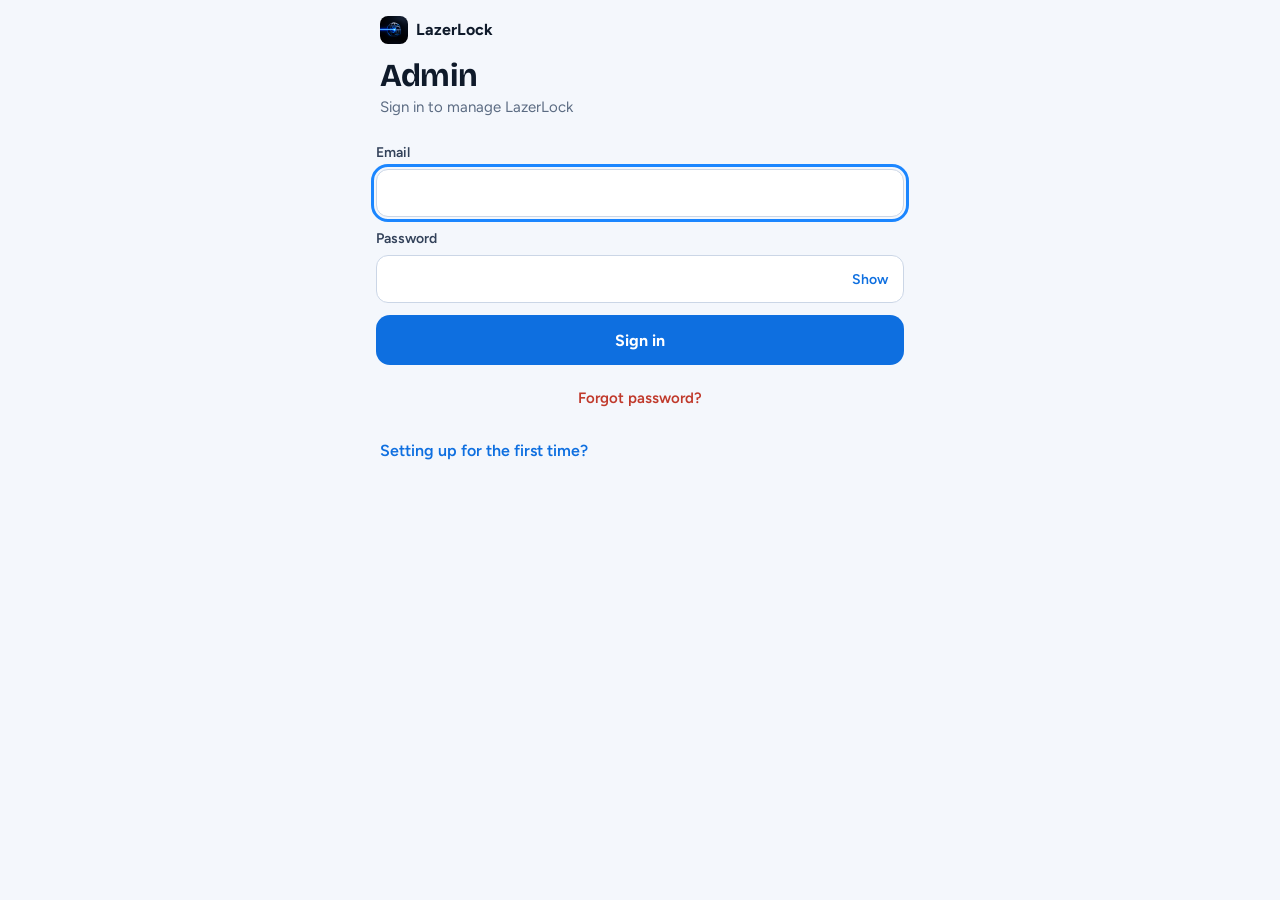
==== commit 8d535ce0: "Release the admin page with v1.0.197" ====
--- a/docs/admin-live.html
+++ b/docs/admin-live.html
@@ -3,7 +3,7 @@
 <head>
 <meta charset="utf-8">
 <meta name="viewport" content="width=device-width, initial-scale=1, viewport-fit=cover">
-<title>Whitelist admin</title>
+<title>LazerLock admin</title>
 <script>
   // Light or dark: inside the app, the app's choice (?theme=); on the web, the device's own setting (live).
   (() => {
@@ -20,11 +20,11 @@
 <style>
   :root {
     color-scheme: light;
-    --bg: #F5F3EE; --card: #FFFFFF; --ink: #1C2B2D; --ink2: #3E4B49; --muted: #5B6B69; --faint: #9AA5A3;
-    --line: #E7E3DB; --line2: #EFECE5; --field: #D5D1C8;
-    --accent: #1F5F55; --accent-dark: #16463F; --accent-soft: #E1EEEA; --mint: #7FD1A8;
+    --bg: #F4F7FC; --card: #FFFFFF; --ink: #0F1A2A; --ink2: #33425A; --muted: #5B6B82; --faint: #8B99AD;
+    --line: #E4EAF2; --line2: #EEF2F9; --field: #CBD6E6;
+    --accent: #0E6FE0; --accent-dark: #0A58B8; --accent-soft: #E6F0FD; --mint: #1B86FF;
     --amber: #FBEFD5; --amber-line: #EFD9A6; --amber-ink: #5C3D00;
-    --red: #A33A2A; --red-soft: #F7E3DE; --chipoff: #E3DFD6; --danger: #A33A2A;
+    --red: #C0392B; --red-soft: #F7E3DE; --chipoff: #E3EAF3; --danger: #C0392B;
     --display: 'Bricolage Grotesque', Figtree, system-ui, sans-serif;
     --body: Figtree, system-ui, -apple-system, 'Segoe UI', sans-serif;
     --mono: ui-monospace, 'SF Mono', Menlo, Consolas, monospace;
@@ -46,8 +46,65 @@
   body.unsaved #app.sub { padding-bottom: 100px; }
   .top { display: flex; align-items: center; justify-content: space-between; padding: calc(16px + env(safe-area-inset-top, 0px)) 20px 4px; }
   .brand { display: flex; align-items: center; gap: 8px; font-weight: 700; }
-  .brand .mark { width: 26px; height: 26px; border-radius: 8px; background: var(--accent); color: #fff; display: grid; place-items: center; }
+  .brand .mark { width: 28px; height: 28px; border-radius: 8px; object-fit: contain; }
   .conn { display: flex; align-items: center; gap: 6px; font-size: 13px; color: var(--muted); background: none; border: 0; padding: 6px; }
+  .syncbtn { display: inline-flex; align-items: center; justify-content: center; color: var(--accent-text); background: none; border: 0; padding: 6px; cursor: pointer; border-radius: 10px; }
+  .syncbtn:disabled { opacity: .6; cursor: default; }
+  .syncbtn.spin svg { animation: wlspin .8s linear infinite; }
+  @keyframes wlspin { to { transform: rotate(360deg); } }
+  .chat { max-height: 280px; overflow-y: auto; display: flex; flex-direction: column; gap: 6px; padding: 4px 0; }
+  .cbub { max-width: 80%; padding: 8px 12px; border-radius: 14px; }
+  .cbub.me { align-self: flex-end; background: var(--accent); color: #fff; }
+  .cbub.them { align-self: flex-start; background: var(--card); border: 1px solid var(--line); color: var(--ink); }
+  .cbub { position: relative; }
+  .cbub .ctext { white-space: pre-wrap; word-break: break-word; font-size: 14.5px; }
+  .cbub .ctext.del { font-style: italic; opacity: .8; }
+  .cbub.gone { opacity: .85; }
+  .cbub .cmeta { font-size: 11px; opacity: .75; margin-top: 2px; display: flex; align-items: center; gap: 5px; justify-content: flex-end; }
+  .cbub .tk { font-size: 11px; letter-spacing: -1px; }
+  .cbub.me .tk { color: #CFE9FF; }
+  .cbub .tk.read { color: #6FC0FF; }
+  .cbub .cdel { position: absolute; top: 4px; right: 4px; background: none; border: 0; padding: 3px; border-radius: 8px; color: inherit; opacity: .55; cursor: pointer; }
+  .cbub .cdel:hover { opacity: 1; background: rgba(0,0,0,.08); }
+  .rchip { display: inline-flex; align-items: center; gap: 7px; max-width: 100%; margin-bottom: 6px; padding: 7px 9px; border-radius: 10px; border: 1px solid var(--line); background: var(--accent-soft); color: var(--accent-dark); text-align: left; cursor: pointer; }
+  .rchip.onme { background: rgba(255,255,255,.16); border-color: rgba(255,255,255,.35); color: #fff; }
+  .rchip .rct { font-weight: 700; font-size: 12.5px; overflow: hidden; text-overflow: ellipsis; white-space: nowrap; }
+  .rchip .rcs { font-size: 11px; opacity: .8; margin-left: auto; padding-left: 8px; }
+  .rcx { background: none; border: 0; color: var(--accent); font-weight: 700; font-size: 12.5px; cursor: pointer; margin-left: 8px; }
+  /* Messages inbox rows (distinct from the .mrow phone cards elsewhere). */
+  .msglist { display: flex; flex-direction: column; background: var(--card); border: 1px solid var(--line); border-radius: 16px; overflow: hidden; }
+  .msgrow { display: flex; align-items: center; gap: 12px; width: 100%; padding: 11px 14px; border: 0; border-top: 1px solid var(--line2); background: transparent; color: var(--ink); text-align: left; cursor: pointer; }
+  .msgrow:first-child { border-top: 0; }
+  .msgrow:hover { background: var(--accent-soft); }
+  .msgav { width: 34px; height: 34px; flex: none; border-radius: 50%; background: var(--accent-soft); color: var(--accent); display: grid; place-items: center; font-weight: 700; font-size: 13.5px; }
+  .msgmid { flex: 1; min-width: 0; display: flex; flex-direction: column; gap: 2px; }
+  .msgtop { display: flex; align-items: baseline; gap: 8px; }
+  .msgsubj { font-weight: 700; font-size: 15px; overflow: hidden; text-overflow: ellipsis; white-space: nowrap; flex: 1; min-width: 0; }
+  .msgtime { font-size: 11.5px; color: var(--muted); flex: none; }
+  .msgprev { font-size: 13px; color: var(--muted); overflow: hidden; text-overflow: ellipsis; white-space: nowrap; }
+  .msgprev.un { color: var(--ink); font-weight: 600; }
+  .msgtag { color: var(--accent); font-weight: 700; }
+  /* Full-height thread view (the mockup look). */
+  .thrd { display: flex; flex-direction: column; min-height: calc(100dvh - env(safe-area-inset-top,0px) - env(safe-area-inset-bottom,0px)); padding-bottom: 0; }
+  .chead { display: flex; align-items: center; gap: 10px; padding: 10px 2px 10px 0; position: sticky; top: env(safe-area-inset-top,0px); background: var(--bg); z-index: 5; }
+  .chead .back { margin: 0; }
+  .chead .chmid { display: flex; flex-direction: column; min-width: 0; flex: 1; }
+  .chead .chmid b { font-family: var(--display); font-size: 17px; line-height: 1.15; overflow: hidden; text-overflow: ellipsis; white-space: nowrap; }
+  .chead .chsub { font-size: 12.5px; color: var(--muted); }
+  .chead .chsel { background: none; border: 0; color: var(--accent); padding: 8px; border-radius: 10px; }
+  .thrd .chat { flex: 1; max-height: none; gap: 8px; padding: 10px 2px 14px; background:
+    linear-gradient(180deg, color-mix(in srgb, var(--accent) 6%, var(--bg)), var(--bg)); border-radius: 16px; }
+  .cbub { position: relative; box-shadow: 0 1px 1px rgba(0,0,0,.05); }
+  .cbub.me { border-bottom-right-radius: 5px; } .cbub.them { border-bottom-left-radius: 5px; }
+  .cbub.sel { outline: 2px solid var(--accent); outline-offset: 1px; }
+  .ccompose { position: sticky; bottom: 0; display: flex; align-items: flex-end; gap: 8px; padding: 8px 0 calc(8px + env(safe-area-inset-bottom,0px)); background: var(--bg); }
+  .cinp { flex: 1; min-width: 0; resize: none; font: inherit; font-size: 15px; line-height: 1.35; color: var(--ink); background: var(--card); border: 1px solid var(--line); border-radius: 20px; padding: 9px 14px; max-height: 120px; overflow-y: auto; }
+  .cclip, .csend { flex: none; width: 42px; height: 42px; border-radius: 50%; display: grid; place-items: center; border: 0; }
+  .cclip { background: var(--card); border: 1px solid var(--line); color: var(--muted); }
+  .cclip.on { color: var(--accent); border-color: var(--accent); }
+  .csend { background: var(--accent); color: #fff; }
+  .selbar { position: sticky; bottom: 0; display: flex; align-items: center; gap: 10px; padding: 10px 0 calc(10px + env(safe-area-inset-bottom,0px)); background: var(--bg); }
+  .selbar > span { flex: 1; color: var(--muted); font-size: 14px; }
   .dot { width: 8px; height: 8px; border-radius: 50%; background: #2E8B57; }
   .dot.off { background: #B4492F; }
 
@@ -133,8 +190,8 @@
   .fromto { display: flex; align-items: center; gap: 8px; min-height: 46px; border-top: 1px solid var(--line2); font-size: 14px; }
   .fromto:first-child { border-top: 0; }
   .fromto b { flex: 1; } .fromto .was { color: var(--muted); } .fromto .now { font-weight: 700; }
-  :root[data-theme="dark"] .mtag { background: #364748; }
-  :root[data-theme="dark"] .explain { background: #22403B; color: #CFE6DF; }
+  :root[data-theme="dark"] .mtag { background: #1A2432; }
+  :root[data-theme="dark"] .explain { background: #14263F; color: #CFE0F2; }
   .title h1 { overflow-wrap: anywhere; }         /* a long address in a title wraps instead of widening the page */
   .kc { flex: 1 1 4.5rem; min-width: 0; min-height: 42px; border-radius: 11px; border: 1px solid var(--line); background: var(--card); color: var(--ink2); font-weight: 700; font-size: 14px; }
   .kc[aria-pressed="true"] { background: var(--accent); border-color: var(--accent); color: #fff; }
@@ -216,6 +273,22 @@
   .inp { width: 100%; max-width: 100%; min-width: 0; min-height: 48px; padding: 0 14px; border: 1px solid var(--field); border-radius: 12px; background: #fff; font-size: 16px; }
   textarea.inp { min-height: 150px; padding: 12px 14px; font-family: var(--mono); font-size: 14px; line-height: 1.6; resize: vertical; }
   .inp.bad { border-color: var(--red); box-shadow: 0 0 0 1px var(--red); }
+  /* The on-screen PIN keypad, matching the phone app's PIN screen (⌫ bottom-left, → bottom-right). */
+  .pinpad { display: flex; flex-direction: column; align-items: center; gap: 14px; margin: 10px 0 4px; }
+  .pingrid { display: flex; flex-direction: column; gap: 14px; align-items: center; }
+  .pinrow { display: flex; gap: 14px; }
+  .pinkey { width: 64px; height: 64px; border-radius: 50%; border: 1px solid var(--line); background: var(--card); color: var(--ink); font-size: 23px; font-weight: 600; cursor: pointer; display: flex; align-items: center; justify-content: center; -webkit-tap-highlight-color: transparent; }
+  .pinkey:active { background: var(--accent-soft); }
+  .pinkey.go { background: var(--accent); color: #fff; border-color: var(--accent); }
+  /* On the phone, the keypad shows its own dots and the text field is hidden (so it isn't a field + keypad mix). */
+  .pindisplay { display: flex; flex-direction: column; gap: 10px; align-items: center; }
+  .pinfield { display: flex; flex-direction: column; align-items: center; gap: 7px; padding: 8px 14px; border-radius: 12px; }
+  .pinfield.active { background: var(--accent-soft); }
+  .pinflabel { font-size: 13px; color: var(--muted); font-weight: 600; }
+  .pindots { display: flex; gap: 9px; min-height: 15px; align-items: center; }
+  .pindot { width: 13px; height: 13px; border-radius: 50%; border: 2px solid var(--field); box-sizing: border-box; }
+  .pindot.on { background: var(--accent); border-color: var(--accent); }
+  .pinhidden { position: absolute; width: 1px; height: 1px; opacity: 0; pointer-events: none; }
   .inrow { display: flex; gap: 8px; }
   .inrow .inp { flex: 1 1 auto; min-width: 0; }
 
@@ -270,8 +343,9 @@
   #tabs { position: fixed; left: 50%; transform: translateX(-50%); bottom: 0; width: min(560px, 100%); z-index: 20;
     display: flex; justify-content: space-around; align-items: flex-start; padding: 8px 8px calc(8px + env(safe-area-inset-bottom, 0px));
     background: #fff; border-top: 1px solid #E3E0D8; }
-  #tabs button { position: relative; width: 84px; min-height: 52px; display: flex; flex-direction: column; align-items: center; gap: 4px; border: 0; background: none; color: var(--muted); font-size: 12px; font-weight: 600; }
-  #tabs .pill { position: relative; display: grid; place-items: center; width: 56px; height: 30px; border-radius: 15px; }
+  #tabs button { position: relative; flex: 1 1 0; min-width: 0; max-width: 96px; min-height: 52px; display: flex; flex-direction: column; align-items: center; gap: 4px; border: 0; background: none; color: var(--muted); font-size: 11.5px; font-weight: 600; overflow: hidden; }
+  #tabs button > :last-child { max-width: 100%; overflow: hidden; text-overflow: ellipsis; white-space: nowrap; }
+  #tabs .pill { position: relative; display: grid; place-items: center; width: 48px; max-width: 100%; height: 30px; border-radius: 15px; }
   #tabs button[aria-current="page"] { color: var(--accent); }
   #tabs button[aria-current="page"] .pill { background: var(--accent-soft); }
   #tabs .badge { position: absolute; top: -4px; right: 4px; min-width: 18px; height: 18px; padding: 0 5px; border-radius: 9px; background: #B4492F; color: #fff; font-size: 11px; font-weight: 700; display: grid; place-items: center; }
@@ -281,7 +355,7 @@
   #savebar span { font-size: 14.5px; font-weight: 500; }
   #savebar button { min-height: 40px; padding: 0 14px; border: 0; border-radius: 10px; font-weight: 700; }
   #savebar .undo { background: transparent; color: #CFE3DD; font-weight: 600; }
-  #savebar .save { background: var(--mint); color: #0E2A25; }
+  #savebar .save { background: var(--mint); color: #05121F; }
   #toast { position: fixed; left: 50%; transform: translateX(-50%); top: calc(12px + env(safe-area-inset-top, 0px)); width: min(520px, calc(100% - 24px)); z-index: 30;
     padding: 12px 16px; border-radius: 14px; background: #1C2B2D; color: #fff; font-size: 14.5px; box-shadow: 0 6px 18px rgba(28,43,45,.25); cursor: pointer; }
   #toast.error { background: #7A2A1D; }
@@ -327,10 +401,10 @@
 
   /* ---------- Dark ----------
      Inside the app: the app's choice (?theme=dark). On the web: the device's own setting. */
-  :root[data-theme="dark"] { --bg: #1F2B2C; --card: #304041; --ink: #ECF2F0; --ink2: #D2DDDA; --muted: #AEBFBB; --faint: #8EA19D;
-    --line: #3D4E4F; --line2: #364748; --field: #4A5D5E; --accent: #3D8F7E; --accent-dark: #347A6C; --accent-soft: #2C4A44;
-    --mint: #9BE3C2; --amber: #4A3B20; --amber-line: #6A5530; --amber-ink: #F5D08A; --red: #F7B4A7; --red-soft: #4A2C28;
-    --chipoff: #425455; --danger: #C4553F;
+  :root[data-theme="dark"] { --bg: #0A0F1A; --card: #141B28; --ink: #EAF1FA; --ink2: #C4D0E0; --muted: #93A2B8; --faint: #74859B;
+    --line: #232D3D; --line2: #1A2432; --field: #2B3747; --accent: #3B9EFF; --accent-dark: #2E86EC; --accent-soft: #15263B;
+    --mint: #8CC4FF; --amber: #3A2E18; --amber-line: #6A5530; --amber-ink: #F5D08A; --red: #F7B4A7; --red-soft: #3A241F;
+    --chipoff: #243041; --danger: #E5604A;
     color-scheme: dark; }
   :root[data-theme="dark"] a, :root[data-theme="dark"] .back, :root[data-theme="dark"] .done, :root[data-theme="dark"] details.more > summary, :root[data-theme="dark"] .chip.teal, :root[data-theme="dark"] .av, :root[data-theme="dark"] .pick[aria-pressed="true"],
   :root[data-theme="dark"] #tabs button[aria-current="page"] { color: var(--mint); }
@@ -341,8 +415,8 @@
   :root[data-theme="dark"] .pick[aria-pressed="true"] { background: var(--accent-soft); border-color: var(--mint); }
   :root[data-theme="dark"] .lc.add, :root[data-theme="dark"] .lc.addtxt { background: transparent; border-color: #56696A; }
   :root[data-theme="dark"] .listrow .lc.add { background: color-mix(in srgb, var(--bg) 60%, transparent); }
-  :root[data-theme="dark"] .seg, :root[data-theme="dark"] .chip, :root[data-theme="dark"] .av.grey { background: #364748; }
-  :root[data-theme="dark"] .seg button[aria-pressed="true"] { background: #5E7374; color: var(--ink); }
+  :root[data-theme="dark"] .seg, :root[data-theme="dark"] .chip, :root[data-theme="dark"] .av.grey { background: #1A2432; }
+  :root[data-theme="dark"] .seg button[aria-pressed="true"] { background: #2B3747; color: var(--ink); }
   :root[data-theme="dark"] .chip.amber { color: var(--amber-ink); }
   :root[data-theme="dark"] .chip.red { color: var(--red); }
   :root[data-theme="dark"] .sw { background: #364748; }
@@ -401,7 +475,8 @@
 <body>
 <div id="app">
   <header class="top">
-    <div class="brand"><span class="mark" id="markIcon"></span>Whitelist</div>
+    <div class="brand"><img class="mark" id="markIcon" src="icon.png" alt="">LazerLock</div>
+    <button type="button" class="syncbtn" id="syncTop" hidden aria-label="Sync now" title="Sync now"></button>
     <span style="display:flex;align-items:center;gap:4px">
       <button type="button" class="conn" id="connBtn" hidden><span class="dot" id="connDot"></span><span id="connText">Connected</span></button>
       <button type="button" class="btn s sm" id="closeBtn" hidden>Close</button>
@@ -413,6 +488,8 @@
 <nav id="tabs" aria-label="Sections" hidden></nav>
 <div id="toast" role="status" aria-live="polite" hidden></div>
 <button type="button" id="syncPill" hidden></button>
+<!-- Optional browser-push config (filled in from the Firebase console; see FCM-SETUP.md). Harmless if missing/blank. -->
+<script src="firebase-web-config.js" onerror="window.FIREBASE_WEB=window.FIREBASE_WEB||null"></script>
 <script>
 (() => {
 'use strict';
@@ -465,6 +542,7 @@
   photooff: '<rect x="3.5" y="5" width="17" height="14" rx="2"/><path d="M3 3l18 18"/>',
   archive: '<rect x="3.5" y="4.5" width="17" height="4.5" rx="1"/><path d="M5 9v9.5a1 1 0 0 0 1 1h12a1 1 0 0 0 1-1V9M10 13h4"/>',
   gear: '<circle cx="12" cy="12" r="3"/><path d="M12 3v2.5M12 18.5V21M3 12h2.5M18.5 12H21M5.6 5.6l1.8 1.8M16.6 16.6l1.8 1.8M5.6 18.4l1.8-1.8M16.6 7.4l1.8-1.8"/>',
+  sync: '<path d="M3 12a9 9 0 0 1 9-9 9.75 9.75 0 0 1 6.74 2.74L21 8"/><path d="M21 3v5h-5"/><path d="M21 12a9 9 0 0 1-9 9 9.75 9.75 0 0 1-6.74-2.74L3 16"/><path d="M3 21v-5h5"/>',
   warn: '<path d="M12 4l9 16H3z"/><path d="M12 10v4M12 17.5v.01"/>'
 };
 function icon(name, size = 20, sw = 1.8) {
@@ -575,13 +653,13 @@
 // Inside the phone app (opened from the hidden button) the app passes ?inapp=1&owner=…&repo=….
 const Q = new URLSearchParams(location.search);
 const INAPP = Q.get('inapp') === '1';
-// The separate admin app (Whitelist Admin): the same page, but there's no browser to go back to.
+// The separate admin app (LazerLock Admin): the same page, but there's no browser to go back to.
 const ADMINAPP = INAPP && Q.get('app') === 'admin';
 (() => {
   // On GitHub Pages (OWNER.github.io/REPO/admin.html): REPO-private holds everything.
   if (location.hostname.endsWith('.github.io')) {
     C.owner = location.hostname.split('.')[0];
-    C.repo = (location.pathname.split('/')[1] || 'whitelist-browser') + '-private';
+    C.repo = (location.pathname.split('/')[1] || 'lazerlock-browser') + '-private';
   }
   if (Q.get('owner')) C.owner = Q.get('owner');
   if (Q.get('repo')) C.repo = Q.get('repo');
@@ -596,6 +674,9 @@
 const dec8 = b => new TextDecoder().decode(b);
 // The phone's back button (the app asks this first): go back a screen if there is one.
 window.wlBack = () => {
+  // An open popup (our themed dialog) takes the back press first — close it instead of navigating.
+  const shade = document.querySelector('.dlg-shade');
+  if (shade) { const cancel = shade.querySelector('#dlgCancel'); if (cancel) cancel.click(); else shade.remove(); return true; }
   if (S.connected && S.sub) { back(); return true; }
   // Back on the top screen with unsaved changes: our own themed dialog (not the system one), then close if confirmed.
   if (S.connected && (S.listDirty || S.devDirty || QUEUE.busy || QUEUE.ops.length)) {
@@ -651,7 +732,7 @@
 const deviceName = () => {
   const ua = navigator.userAgent;
   const os = /Android/.test(ua) ? 'Android' : /iPhone|iPad/.test(ua) ? (/iPad/.test(ua) ? 'iPad' : 'iPhone') : /Mac OS X/.test(ua) ? 'Mac' : /Windows/.test(ua) ? 'Windows' : /CrOS/.test(ua) ? 'Chromebook' : /Linux/.test(ua) ? 'Linux' : 'a computer';
-  const br = ADMINAPP ? 'Whitelist Admin app' : INAPP ? 'Whitelist app' : /Edg\//.test(ua) ? 'Edge' : /Firefox\//.test(ua) ? 'Firefox' : /SamsungBrowser/.test(ua) ? 'Samsung Internet' : /Chrome\//.test(ua) ? 'Chrome' : /Safari\//.test(ua) ? 'Safari' : 'A browser';
+  const br = ADMINAPP ? 'LazerLock Admin app' : INAPP ? 'LazerLock app' : /Edg\//.test(ua) ? 'Edge' : /Firefox\//.test(ua) ? 'Firefox' : /SamsungBrowser/.test(ua) ? 'Samsung Internet' : /Chrome\//.test(ua) ? 'Chrome' : /Safari\//.test(ua) ? 'Safari' : 'A browser';
   return `${br} on ${os}`;
 };
 
@@ -721,7 +802,7 @@
   signedChain = run.catch(e => console.log(`(carried on, line 710) ${e && e.message}`));
   return run;
 }
-async function commandNow(cmd, { signed = true, minutes = 4 } = {}) {
+async function commandNow(cmd, { signed = true, minutes = 4, onSent = null } = {}) {
   const dev = await deviceKeys();
   const payload = { ...cmd, rk: dev.enc, at: Date.now(), tz: localTz() };
   let sealed;
@@ -734,6 +815,9 @@
     sealed = { p, aid: s.aid, did: dev.did, mac: u8b64(await crypto.subtle.sign('HMAC', mac, enc8(p))) };
   } else sealed = { p: JSON.stringify(payload) };
   const number = await postCommand(sealed);
+  // The command has reached GitHub now — it's durable and will be applied even if the app closes. Tell the caller so
+  // it can show "Saved" straight away, while we keep waiting (below) only to catch a rare refusal and re-sync.
+  if (onSent) { try { onSent(number); } catch (e) { console.log(e); } }
   const seen = new Set();
   const r = await awaitAnswers(number, () => true, { minutes, seen });
   if (!r) throw new Error('No answer from GitHub yet. Its automation may be busy or switched off (private repository → Actions). Try again in a minute.');
@@ -858,7 +942,7 @@
   const t = await textOf(path);
   return t == null ? null : { sha: await gitSha(t), data: JSON.parse(t) };
 }
-const QUEUE = { ops: [], message: '', timer: null, busy: false, failed: null };
+const QUEUE = { ops: [], message: '', timer: null, busy: false, sending: false, failed: null };
 function queueOp(op, message) {
   QUEUE.ops.push(op);
   if (!QUEUE.message && message) QUEUE.message = message;
@@ -888,11 +972,13 @@
 async function flushQueue() {
   if (QUEUE.busy || !QUEUE.ops.length || QUEUE.failed) return;
   const ops = QUEUE.ops.splice(0), message = QUEUE.message;
-  QUEUE.message = ''; QUEUE.busy = true; renderSync();
+  QUEUE.message = ''; QUEUE.busy = true; QUEUE.sending = true; renderSync();
   try {
-    const r = await command({ op: 'write', ops, message });
+    // "Saved" shows the moment the change reaches GitHub (onSent) — it's durable from then on. We keep awaiting the
+    // answer to catch a rare refusal and to re-sync the tidied result, but the pill no longer waits for it.
+    const r = await command({ op: 'write', ops, message }, { onSent: () => { QUEUE.sending = false; QUEUE.savedAt = Date.now(); renderSync(); } });
     if (!r.ok) throw new Error(r.error || 'It wasn\'t saved.');
-    QUEUE.busy = false; QUEUE.savedAt = Date.now();
+    QUEUE.busy = false; QUEUE.sending = false; QUEUE.savedAt = Date.now();
     if (r.warning) say(r.warning, true);
     // Saved a little differently (tidied by GitHub's automation): carry on from what's there now.
     for (const [path, text] of Object.entries(r.files || {})) {
@@ -905,7 +991,7 @@
     }
     afterSave(r);
   } catch (e) {
-    QUEUE.busy = false;
+    QUEUE.busy = false; QUEUE.sending = false;
     if (e.message !== 'SIGNED_OUT') { QUEUE.failed = e.message; QUEUE.ops.unshift(...ops); }
   }
   renderSync();
@@ -952,11 +1038,13 @@
 }
 // Account and admin changes (notifications, PINs, admins…): shown here at once, saved in the background (the
 // "Saving…" pill), so nothing waits for GitHub. If GitHub refuses one, it says why, and shows what GitHub has.
-const CMDQ = { pending: 0 };
+const CMDQ = { pending: 0, sending: 0 };
 function bg(cmd, okText, apply) {
   if (apply) { try { apply(); } catch (e) { console.log(e); } }
-  CMDQ.pending++; renderSync(); render();
-  command(cmd).then(async r => {
+  let sent = false;
+  const markSent = () => { if (!sent) { sent = true; CMDQ.sending--; QUEUE.savedAt = Date.now(); renderSync(); } };   // "Saved" once it reaches GitHub
+  CMDQ.pending++; CMDQ.sending++; renderSync(); render();
+  command(cmd, { onSent: markSent }).then(async r => {
     if (!r.ok) throw new Error(r.error || 'It wasn\'t saved.');
     QUEUE.savedAt = Date.now();
     if (r.later) afterSave(r); else await refreshData(r.sha).catch(e => console.log(`(carried on, line 951) ${e && e.message}`));
@@ -966,6 +1054,7 @@
     say(e.message, true);
     await refreshData().catch(e => console.log(`(carried on, line 956) ${e && e.message}`));               // (back to what GitHub has)
   }).finally(() => {
+    markSent();                                                           // (also clears "sending" if it failed before it was sent)
     CMDQ.pending--; renderSync();
     // (Not while something's being typed: that would clear it.)
     const a = document.activeElement;
@@ -976,7 +1065,7 @@
 function renderSync() {
   const el = $('syncPill');
   if (!el) return;
-  const busy = QUEUE.busy || QUEUE.ops.length || CMDQ.pending;
+  const busy = QUEUE.sending || QUEUE.ops.length || CMDQ.sending;   // "Saving…" only while actually sending to GitHub; once sent it's "Saved"
   const upd = !busy && !QUEUE.failed && S.updating;
   el.hidden = !(busy || upd || QUEUE.failed || (QUEUE.savedAt && Date.now() - QUEUE.savedAt < 5000));
   el.className = QUEUE.failed ? 'bad' : busy || upd ? 'busy' : 'ok';
@@ -1023,9 +1112,10 @@
     logText(id, path).then(t => { S.logView = { file: path, text: t }; render(); }).catch(e => { S.logView = { file: path, text: 'Couldn\'t load it: ' + e.message }; render(); });
   }
   const text = S.logView.text;
-  const download = () => saveFile(new Blob([text || ''], { type: 'text/plain' }), `whitelist-browser-log-${id}-${file}`);
+  const download = () => saveFile(new Blob([text || ''], { type: 'text/plain' }), `lazerlock-log-${id}-${file}`);
   const name = (S.D.devices[id] && S.D.devices[id].name) || id;
-  return h('main', { class: 'stack' }, backLink(name, () => open({ name: 'phone', id })),
+  const from = S.sub.from;
+  return h('main', { class: 'stack' }, backLink(from ? 'Messages' : name, () => from ? (S.sub = { name: 'thread', id: from.id, thread: from.thread }, S.tab = 'messages', render()) : open({ name: 'phone', id })),
     screenTitle(/_message\.txt$/.test(file) ? (String(text || '').match(/^Subject: (.*)/) || [, 'Message'])[1] : 'Log', `${name} · ${logLabel(file)}`),
     h('div', { class: 'acts' },
       h('button', { type: 'button', class: 'btn s', id: 'logDownload', disabled: text == null, onclick: download }, 'Download'),
@@ -1115,9 +1205,15 @@
   await forgetDevice();
   S.connected = false; S.sub = null; ME = null;
   QUEUE.ops = []; QUEUE.failed = null; OVER.clear();
+  // Tell the app so this phone stops acting as an admin phone (notifications etc.) the moment it's signed out.
+  if (INAPP && window.WLBAdmin && WLBAdmin.adminSignedOut) try { WLBAdmin.adminSignedOut(); } catch {}
   render();
   if (why) say(why, true);
 }
+// Reopened from the background (called by the app): re-ask the PIN/fingerprint if one is set, by reloading the gate.
+// Re-lock when the app is reopened — WITHOUT reloading the page, so after unlocking you return to the same screen
+// you were on (S.sub is kept). Showing the unlock screen just needs connected=false + locked=true.
+window.wlRelock = () => { try { if ((getPin() || getBio()) && !S.locked) { S.connected = false; S.locked = true; S.bioAsked = false; render(); } } catch {} };   // clear bioAsked so the fingerprint prompt opens by itself again on reopen
 const NO_ISSUES_MSG = 'Couldn\'t answer it.';
 const listPathOf = name => name === 'public' ? 'docs/whitelist.json' : `docs/lists/${name}.json`;
 
@@ -1260,6 +1356,9 @@
   await loadDevices();
   await openList(S.lists.includes(S.current) ? S.current : 'public');
   S.connected = true;
+  // Signed in on this phone: it may act as an admin phone again (clears the signed-out flag the app keeps).
+  if (INAPP && window.WLBAdmin && WLBAdmin.adminSignedIn) try { WLBAdmin.adminSignedIn(); } catch {}
+  registerAdminPush();   // admin app: register its push token so phone→admin messages wake it instantly
   if (!canDo('requests') && S.tab === 'requests') S.tab = canDo('edit') ? 'sites' : seesPhones() ? 'phones' : 'settings';
   loadInbox();   // in the background; the Requests tab fills in when it arrives
   return true;
@@ -1348,7 +1447,7 @@
 }
 $('saveBtn').onclick = saveAll;
 $('undoBtn').onclick = undoAll;
-if (!INAPP) window.addEventListener('beforeunload', e => { if (S.listDirty || S.devDirty || QUEUE.busy || QUEUE.ops.length) { e.preventDefault(); e.returnValue = ''; } });
+if (!INAPP) window.addEventListener('beforeunload', e => { if (S.listDirty || S.devDirty || QUEUE.sending || QUEUE.ops.length || CMDQ.sending) { e.preventDefault(); e.returnValue = ''; } });
 
 // ---------- lists ----------
 // Unsaved changes to the open list: ask before leaving them.
@@ -1590,7 +1689,7 @@
       d.approvalPin === 'none' ? 'none' : d.approvalPin ? 'own PIN' : 'usual', d.requestsTo ? listLabel(d.requestsTo) : 'usual', d.registered || '']));
     XLSX.utils.book_append_sheet(wb, XLSX.utils.aoa_to_sheet(phones), tabName('Phones'));
     saveFile(new Blob([XLSX.write(wb, { bookType: 'xlsx', type: 'array' })], { type: 'application/vnd.openxmlformats-officedocument.spreadsheetml.sheet' }),
-      `whitelist-browser-${new Date().toISOString().slice(0, 10)}.xlsx`);
+      `lazerlock-${new Date().toISOString().slice(0, 10)}.xlsx`);
     say('Downloaded: a tab for each list, and one for the phones.');
   } catch (e) { say(`Couldn't make the spreadsheet: ${e.message}`, true); }
 }
@@ -1603,7 +1702,10 @@
 function open(sub) { S.sub = sub; render(); }
 function back() { S.sub = null; render(); }
 // After answering a request from its detail screen, go back to the requests list instead of the "already answered" card.
-function backOrRender() { if (S.sub && S.sub.name === 'request') back(); else render(); }
+function backOrRender() { if (S.sub && S.sub.fromThread) return reqBack(); if (S.sub && S.sub.name === 'request') back(); else render(); }
+// After viewing/answering a request that was opened from a message, go back to that conversation.
+function reqBack() { const f = S.sub && S.sub.fromThread; if (f && S.D.devices[f.id]) { S.sub = { name: 'thread', id: f.id, thread: f.thread }; S.tab = 'messages'; render(); } else back(); }
+const reqBackLabel = () => (S.sub && S.sub.fromThread) ? 'Messages' : 'Requests';
 const screenTitle = (title, sub) => h('div', { class: 'title' }, h('h1', null, title), sub ? h('p', null, sub) : null);
 const backLink = (label, onclick = back) => h('button', { type: 'button', class: 'back', onclick }, icon('back', 20, 2), label);
 function render() {
@@ -1617,8 +1719,9 @@
   else if (S.sub) node = ({ site: siteScreen, temp: tempScreen, block: blockScreen, nomedia: noMediaScreen, import: importScreen,
     listsettings: listSettingsScreen, phone: phoneScreen, archived: archivedScreen, neverblock: neverBlockScreen, pin: pinScreen,
     log: logScreen, account: accountScreen, admins: adminsScreen, admin: adminScreen, groups: groupsScreen,
-    approvalpin: approvalPinScreen, embeds: embedsScreen, request: requestDetailsScreen, answered: answeredDetailsScreen, timer: timerScreen, browsers: browsersScreen })[S.sub.name]();
-  else node = ({ requests: requestsScreen, sites: sitesScreen, phones: phonesScreen, timers: timersScreen, settings: settingsScreen })[S.tab]();
+    approvalpin: approvalPinScreen, embeds: embedsScreen, request: requestDetailsScreen, answered: answeredDetailsScreen, timer: timerScreen, browsers: browsersScreen,
+    thread: threadScreen, newmsg: newMsgScreen })[S.sub.name]();
+  else node = ({ requests: requestsScreen, sites: sitesScreen, phones: phonesScreen, timers: timersScreen, messages: messagesScreen, settings: settingsScreen })[S.tab]();
   view.replaceChildren(node);
   const key = S.connected ? (S.sub ? 'sub:' + S.sub.name : 'tab:' + S.tab) : 'connect';
   if (key !== lastScreenKey) { window.scrollTo(0, 0); lastScreenKey = key; }
@@ -1627,6 +1730,7 @@
   document.querySelector('.top').hidden = !!S.sub && S.connected;
   $('tabs').hidden = inSub;
   $('connBtn').hidden = !S.connected;
+  $('syncTop').hidden = !S.connected;
   renderTabs(); renderSaveBar(); renderSync();
   view.querySelectorAll('[data-sync]').forEach(n => n._picker && n._picker.sync());
 }
@@ -1634,17 +1738,19 @@
   const waiting = S.requests ? S.requests.length + S.newPhones.length : 0;
   // (A mini admin sees only what they can use.)
   const tabs = [canDo('requests') ? ['requests', 'Requests', 'inbox', waiting] : null, canDo('edit') ? ['sites', 'Sites', 'globe', 0] : null,
-    seesPhones() ? ['phones', 'Phones', 'phone', 0] : null, seesPhones() ? ['timers', 'Timers', 'clock', 0] : null, ['settings', 'Settings', 'sliders', 0]].filter(Boolean);
+    seesPhones() ? ['phones', 'Phones', 'phone', 0] : null, seesPhones() ? ['timers', 'Timers', 'clock', 0] : null,
+    (seesPhones() || canDo('requests')) ? ['messages', 'Messages', 'send', messagesUnread()] : null, ['settings', 'Settings', 'sliders', 0]].filter(Boolean);
   $('tabs').replaceChildren(...tabs.map(([id, label, ic, badge]) => h('button', { type: 'button', 'aria-current': S.tab === id ? 'page' : null, onclick: () => go(id) },
     h('span', { class: 'pill' }, icon(ic, 22), badge ? h('span', { class: 'badge', 'aria-label': `${badge} waiting` }, badge) : null), label)));
 }
-$('markIcon').append(icon('check', 16, 2.4));
+$('syncTop').append(icon('sync', 20));
+$('syncTop').onclick = () => syncNow($('syncTop'));
 $('connBtn').onclick = () => go('settings');
 $('syncPill').onclick = () => showSaveProblem();
 $('closeBtn').hidden = !INAPP || ADMINAPP;
 $('closeBtn').onclick = async () => {
   if ((S.listDirty || S.devDirty) && !(await uiConfirmDanger('Close without saving?', 'Your changes haven\'t been saved.', 'Close', 'warn'))) return;
-  if ((QUEUE.busy || QUEUE.ops.length) && !(await uiConfirmDanger('Still saving', 'Closing now may stop your last change from being saved. Wait a moment, or close anyway.', 'Close anyway', 'warn'))) return;
+  if ((QUEUE.sending || QUEUE.ops.length || CMDQ.sending) && !(await uiConfirmDanger('Still saving', 'Closing now may stop your last change from being saved. Wait a moment, or close anyway.', 'Close anyway', 'warn'))) return;
   closeAdmin();
 };
 
@@ -1689,11 +1795,29 @@
 function signInScreen() {
   const st = S.signin || (S.signin = { step: 'form' });
   if (st.step === 'wait') {
-    return h('main', { class: 'stack' }, screenTitle('Check your email', `We sent a link to ${st.email}`),
+    const codeIn = h('input', { class: 'inp', id: 'siCode', type: 'text', inputmode: 'numeric', autocomplete: 'one-time-code',
+      maxlength: '7', placeholder: '6-digit code', value: st.codeVal || '', oninput: e => { st.codeVal = e.target.value; },
+      onkeydown: e => { if (e.key === 'Enter') confirmCode(); } });
+    const codeGo = h('button', { type: 'button', class: 'btn p wide', id: 'siCodeGo' }, 'Confirm');
+    const confirmCode = async () => {
+      const code = (codeIn.value || '').replace(/\s+/g, '');
+      if (!/^\d{6}$/.test(code)) return say('Type the 6-digit code from the email.', true);
+      if (!st.aid) return say('Sign in again to get a fresh code.', true);
+      codeGo.disabled = true; codeGo.textContent = 'Confirming…';
+      try {
+        const dev = await deviceKeys();
+        const r = await command({ op: 'confirm', aid: st.aid, did: dev.did, code }, { signed: false, minutes: 4 });
+        if (!r.ok) { codeGo.disabled = false; codeGo.textContent = 'Confirm'; return say(r.error, true); }
+        say('Confirmed — signing you in…');          // the wait below finishes the sign-in on this device
+      } catch (e) { codeGo.disabled = false; codeGo.textContent = 'Confirm'; say(e.message, true); }
+    };
+    codeGo.onclick = confirmCode;
+    return h('main', { class: 'stack' }, screenTitle('Check your email', `We sent a link and code to ${st.email}`),
       h('div', { class: 'card' }, h('p', { style: 'margin:0' }, 'This device is new, so we\'ve emailed you to make sure it\'s you. Open the email and tap ',
-        h('b', null, 'Yes, it\'s me'), ' (on any device: your phone is fine). This page signs in by itself a moment later.'),
-        h('p', { class: 'hint', style: 'margin:0' }, 'The link works for 30 minutes. No email? Check your spam folder.')),
-      waitNote('Waiting for you to tap the link…'),
+        h('b', null, 'Yes, it\'s me'), ' (on any device) — or type the code from the email here.'),
+        h('p', { class: 'hint', style: 'margin:0' }, 'The link and code work for 30 minutes. No email? Check your spam folder.')),
+      st.aid ? h('div', { class: 'field' }, h('label', { for: 'siCode' }, 'Code from the email'), codeIn, codeGo) : null,
+      waitNote('Waiting for you to tap the link or enter the code…'),
       h('button', { type: 'button', class: 'btn d', onclick: () => { S.signin = null; render(); } }, 'Start again'));
   }
   if (st.step === 'forgot') return forgotScreen();
@@ -1725,8 +1849,8 @@
       }
       if (!first.ok) throw new Error(first.error);
       if (first.active) return finishSignIn(first, mac.key);
-      // A new device: waiting for the emailed link (the answer comes on the same issue).
-      S.signin = { step: 'wait', email: first.email || em };
+      // A new device: waiting for the emailed link, or the code typed here (the answer comes on the same issue).
+      S.signin = { step: 'wait', email: first.email || em, aid: first.aid };
       $('toast').hidden = true;
       render();
       const done = await awaitAnswers(number, r => r.active || !r.ok, { minutes: 32, seen });
@@ -1735,13 +1859,13 @@
     } catch (e) { go1.disabled = false; go1.textContent = 'Sign in'; say(e.message, true); }
   };
   go1.onclick = run;
-  const form = h('main', { class: 'stack' }, screenTitle('Admin', 'Sign in to manage Whitelist Browser'),
+  const form = h('main', { class: 'stack' }, screenTitle('Admin', 'Sign in to manage LazerLock'),
     h('div', { class: 'field' }, h('label', { for: 'siEmail' }, 'Email'), email),
     pwField('siPw', 'Password', 'current-password'),
     go1,
     h('button', { type: 'button', class: 'btn d', id: 'siForgot', onclick: () => { st.step = 'forgot'; st.email = email.value.trim(); render(); } }, 'Forgot password?'),
     h('details', { class: 'more' }, h('summary', null, 'Setting up for the first time?'),
-      h('p', { class: 'hint', style: 'margin:8px 0 0' }, `On GitHub, open your private repository (${C.repo || 'whitelist-browser-private'}) → Actions → `,
+      h('p', { class: 'hint', style: 'margin:8px 0 0' }, `On GitHub, open your private repository (${C.repo || 'lazerlock-browser-private'}) → Actions → `,
         h('b', null, 'Set up admin sign-in'), ' → Run workflow, and type your email. You\'ll get an email with a link to choose your password.')));
   form.addEventListener('keydown', e => { if (e.key === 'Enter' && e.target.tagName === 'INPUT') run(); });
   setTimeout(() => (email.value ? $('siPw') : email).focus(), 50);
@@ -1886,6 +2010,48 @@
   } catch { return false; }
 }
 
+// An on-screen numeric keypad matching the phone app's PIN screen, driving the page's PIN inputs by id (so each
+// screen's existing validation keeps working). The inputs become read-only (the keypad is the only way to type);
+// tapping a field makes it the active one. ⌫ is bottom-left, → (the primary action) bottom-right.
+// On the phone (INAPP) this IS the whole PIN entry: it creates the hidden PIN input(s), shows its own dots, and the
+// keypad types into them — so the caller does NOT render a visible field. In a browser it's not used (the caller
+// renders a normal field + button). `fields` is an id string or {id, label}; many fields for enter-then-confirm.
+function pinKeypad(fields, onEnter) {
+  const list = (Array.isArray(fields) ? fields : [fields]).map(f => typeof f === 'string' ? { id: f } : f);
+  let activeId = list[0].id;
+  const rows = {};
+  const renderDots = () => list.forEach(f => {
+    const inp = $(f.id), row = rows[f.id]; if (!row) return;
+    const n = inp ? inp.value.length : 0;
+    row.replaceChildren();
+    const count = Math.max(4, n);   // at least four dots (the minimum), filling as you type and growing past four
+    for (let i = 0; i < count; i++) { const d = document.createElement('span'); d.className = 'pindot' + (i < n ? ' on' : ''); row.appendChild(d); }
+    if (row.parentNode) row.parentNode.classList.toggle('active', f.id === activeId && list.length > 1);
+  });
+  setTimeout(renderDots, 0);
+  const type = v => {
+    const f = $(activeId) || $(list[0].id); if (!f) return;
+    const max = Number(f.getAttribute('maxlength')) || 8;
+    if (v === 'del') f.value = f.value.slice(0, -1); else if (f.value.length < max) f.value += v;
+    f.dispatchEvent(new Event('input', { bubbles: true })); renderDots();
+  };
+  const key = (label, cls, fn) => h('button', { type: 'button', class: 'pinkey' + (cls ? ' ' + cls : ''), tabindex: '-1',
+    'aria-label': label === '⌫' ? 'Delete' : label === '→' ? 'Enter' : label, onclick: fn }, label);
+  const display = h('div', { class: 'pindisplay' }, list.map(f => {
+    const inp = h('input', { type: 'password', id: f.id, inputmode: 'numeric', maxlength: '8', autocomplete: 'off', readonly: true, class: 'pinhidden' });
+    const row = h('div', { class: 'pindots' }); rows[f.id] = row;
+    return h('div', { class: 'pinfield', onclick: () => { activeId = f.id; renderDots(); } },
+      f.label ? h('div', { class: 'pinflabel' }, f.label) : null, row, inp);
+  }));
+  const note = h('div', { class: 'pinflabel', style: 'opacity:.8' }, 'At least 4 digits');
+  const grid = h('div', { class: 'pingrid' }, [['1', '2', '3'], ['4', '5', '6'], ['7', '8', '9'], ['⌫', '0', '→']].map(r =>
+    h('div', { class: 'pinrow' }, r.map(k =>
+      k === '⌫' ? key('⌫', '', () => type('del'))
+        : k === '→' ? key('→', 'go', () => onEnter && onEnter())
+          : key(k, '', () => type(k))))));
+  return h('div', { class: 'pinpad' }, display, note, grid);
+}
+
 // Locking the admin on this device: offered after signing in (in the app, one of them is needed), and in Your account.
 function pinScreen() {
   const first = S.sub && S.sub.first, had = !!getPin(), bio = !!getBio();
@@ -1923,7 +2089,8 @@
       : had ? 'The old PIN stops working straight away.' : 'You unlock it each time you open the admin here.'),
     bioBtn,
     bioBtn ? h('p', { class: 'hint', style: 'margin:0;text-align:center' }, 'or a PIN') : null,
-    field('pinNew', had ? 'New PIN' : 'PIN'), field('pinAgain', 'The same PIN again'), saveBtn,
+    INAPP ? pinKeypad([{ id: 'pinNew', label: had ? 'New PIN' : 'PIN' }, { id: 'pinAgain', label: 'Repeat PIN' }], () => saveBtn.onclick())
+          : [field('pinNew', had ? 'New PIN' : 'PIN'), field('pinAgain', 'The same PIN again'), saveBtn],
     skip, never ? h('label', { class: 'check', for: 'noLock' }, never, 'Don\'t ask again on this device') : null,
     had && !INAPP ? h('button', { type: 'button', class: 'btn d', id: 'pinRemove', onclick: () => { localStorage.removeItem(PIN_KEY); done('PIN removed from this device.'); } }, 'Remove the PIN') : null,
     h('p', { class: 'hint' }, `After 5 wrong PINs, this ${where} is signed out, and needs your email and password again.`));
@@ -1939,9 +2106,10 @@
     S.starting = false; render();
   };
   const tryIt = async () => {
-    go1.disabled = true;
-    if (!(await pinOk(pin.value))) {
-      go1.disabled = false; pin.value = '';
+    const uPin = $('uPin') || pin;   // on the phone the keypad owns the input; read it by id
+    if (go1) go1.disabled = true;
+    if (!(await pinOk(uPin.value))) {
+      if (go1) go1.disabled = false; uPin.value = '';
       const now = getPin();
       if (!now) { say('Too many wrong PINs, so this device was signed out. Sign in again with your email and password.', true); S.locked = false; render(); }
       else { const n = 5 - now.tries; say(`Wrong PIN. ${n} ${n === 1 ? 'try' : 'tries'} left.`, true); }
@@ -1959,7 +2127,9 @@
   setTimeout(() => { if (B && INAPP && !S.bioAsked) { S.bioAsked = true; bioBtn.click(); } else if (pin) pin.focus(); }, 80);
   return h('main', { class: 'stack' }, screenTitle('Admin', B && !P ? 'Unlock with your fingerprint' : B ? 'Your fingerprint or PIN' : 'Type your PIN'),
     bioBtn,
-    P ? h('div', { class: 'field' }, h('label', { for: 'uPin' }, 'Your PIN'), pin) : null, go1,
+    P && !INAPP ? h('div', { class: 'field' }, h('label', { for: 'uPin' }, 'Your PIN'), pin) : null,
+    P && INAPP ? pinKeypad([{ id: 'uPin', label: 'Your PIN' }], tryIt) : null,     // phone: keypad; browser: plain field + button
+    INAPP ? null : go1,
     h('button', { type: 'button', class: 'btn d', onclick: async () => {
       if (!(await uiConfirm('Sign in with your password instead?', 'This device is signed out, then you sign in again with your email and password.', 'Sign out', { icon: 'warn' }))) return;
       command({ op: 'signout' }).catch(e => console.log(`(carried on, line 1952) ${e && e.message}`)); await sleep(300); localStorage.removeItem(PIN_KEY); localStorage.removeItem(BIO_KEY); S.locked = false; await signedOutHere(); } },
@@ -2076,8 +2246,9 @@
     h('div', { class: 'card', style: 'gap:8px' },
       h('p', { style: 'margin:0' }, `Type it in My requests on ${where} to approve or deny a request right there. It works only on the phones you look after.`),
       h('p', { class: 'hint', style: 'margin:0' }, set ? `Set${typeof set === 'string' ? ' · last changed ' + new Date(set).toLocaleDateString([], { day: 'numeric', month: 'short' }) : ''}.` : 'Not set yet.'),
-      pinIn('myPin', set ? 'New PIN' : 'Your PIN'), pinIn('myPin2', 'The same PIN again'),
-      h('div', { class: 'acts' }, go, set ? remove : null),
+      INAPP ? pinKeypad([{ id: 'myPin', label: set ? 'New PIN' : 'Your PIN' }, { id: 'myPin2', label: 'Repeat PIN' }], () => go.onclick())
+            : [pinIn('myPin', set ? 'New PIN' : 'Your PIN'), pinIn('myPin2', 'The same PIN again')],
+      h('div', { class: 'acts' }, INAPP ? null : go, set ? remove : null),
       h('p', { class: 'hint', style: 'margin:0' }, 'It has to be different from every other admin\'s. It only approves requests: it doesn\'t open this admin page. After 5 wrong tries on a phone, PIN approvals lock on it.'))];
 }
 // Your notifications: on this phone (in the app), by email, and about what (only what you can see).
@@ -2103,9 +2274,9 @@
   const anyOn = onHere || (n.phones || []).length > 0 || n.email;
   return [h('h2', { class: 'sec' }, 'Notifications'),
     h('div', { class: 'group' },
-      sw('ntHere', 'On this phone', ADMINAPP ? 'A notification from the Whitelist Admin app on this phone'
-          : here ? 'A notification from the Whitelist Browser app on this phone'
-          : 'Open this page in the Whitelist Admin app (or the Whitelist Browser app) on your phone to turn this on',
+      sw('ntHere', 'On this phone', ADMINAPP ? 'A notification from the LazerLock Admin app on this phone'
+          : here ? 'A notification from the LazerLock app on this phone'
+          : 'Open this page in the LazerLock Admin app (or the LazerLock app) on your phone to turn this on',
         onHere, e => {
           const on = e.target.checked;
           if (ADMINAPP) {
@@ -2275,7 +2446,8 @@
     h('p', { class: 'hint' }, 'When you\'re with someone who wants a site, you can type this PIN on their phone to approve their request there and then, ' +
       'instead of answering it here. It only approves requests: it doesn\'t open this admin page, and it can\'t open sites on the adult, gambling or malware lists (only you can, with Approve anyway). A 6-digit PIN is best. ' +
     'Helper admins allowed to approve on the phone have their own PINs, which work only on their phones.'),
-    field('apNew', 'New PIN'), field('apAgain', 'The same PIN again'), saveBtn,
+    INAPP ? pinKeypad([{ id: 'apNew', label: 'New PIN' }, { id: 'apAgain', label: 'Repeat PIN' }], () => saveBtn.onclick())
+          : [field('apNew', 'New PIN'), field('apAgain', 'The same PIN again'), saveBtn],
     had ? h('button', { type: 'button', class: 'btn d', id: 'apRemove', onclick: remove }, 'Remove this PIN') : null,
     h('p', { class: 'hint' }, 'After 5 wrong PINs on a phone, PIN approvals lock on it for 24 hours (unlock it under Phones). Only a scrambled version of the PIN is stored.'));
 }
@@ -2324,6 +2496,17 @@
 async function checkInbox() {
   try { await refreshData(); } catch (e) { say(e.message, true); }
 }
+// "Sync now": ask the server to republish the newest, then pull everything — lists, phones, requests and each
+// phone's reported status (seen.json). Everything in one, matching the Sync button on the phone app.
+async function syncNow(btn) {
+  if (btn) { btn.disabled = true; btn.classList.add('spin'); }
+  try {
+    await command({ op: 'refresh' }).then(r => (r && r.ok) ? refreshData(r.sha) : refreshData()).catch(() => refreshData());
+    try { S.seen = JSON.parse(await textOf('seen.json') || 'null'); } catch (e) { console.log('seen', e); }
+    say('Synced — showing the latest.');
+  } catch (e) { say(e.message, true); }
+  finally { if (btn) { btn.disabled = false; btn.classList.remove('spin'); } render(); }
+}
 // "photos", "photos and sound", "photos, videos and sound" (a request's mediaKind, e.g. "photos,sound"; not given: all).
 function mediaWords(k) {
   const all = ['photos', 'videos', 'sound'];
@@ -2355,11 +2538,16 @@
   if (Object.keys(md).length) d.mediaDefault = md; else delete d.mediaDefault;
 }
 function describe(req) {
+  if (!req || typeof req !== 'object') return { title: 'A request from a phone', page: null };
   if (req.type === 'browser') return { title: `A new browser: ${req.label || req.pkg || 'an app'}`, page: null };
   if (req.type === 'timer') { const tn = (timerDefs()[req.timer] || {}).name || req.timerName || 'a timer', m = Number(req.minutes) || 30;
     return { title: req.ask === 'more' ? `${fmtMin(m)} more of ${tn} today` : `${fmtMin(m)} off ${tn}`, page: null }; }
   if (req.type === 'mediaDefault') return { title: 'Change this phone\'s default', page: null };
   if (req.type === 'search') return { title: req.off === true ? 'Turn off search' : req.wasOn === true ? 'Change search' : 'Turn on search', page: null };
+  if (req.type === 'unprotect') return { title: 'Turn off phone protection', page: null };
+  if (req.type === 'uncoverlists') return { title: 'Turn off the stronger lists cover', page: null };
+  // A site request needs a domain/action; without one (e.g. a record still loading), don't guess "Open ?".
+  if (!req.domain && !req.action && req.media === undefined && !(Array.isArray(req.frames) && req.frames.length)) return { title: 'A request from a phone', page: null };
   const site = req.domain || '?';
   if (Array.isArray(req.frames) && req.frames.length) return { title: `Embedded content on ${site}`, page: null };
   const page = req.scope === 'page' && req.url ? pageKey(req.url) : null;
@@ -2433,6 +2621,7 @@
   if (req.type === 'mediaDefault' || req.type === 'search') return settingRequestCard(issue, req);
   if (req.type === 'timer') return timerRequestCard(issue, req);
   if (req.type === 'browser') return browserRequestCard(issue, req);
+  if (req.type === 'unprotect' || req.type === 'uncoverlists') return protectRequestCard(issue, req);
   const { title, page } = describe(req);
   const phone = field(issue.body, 'Phone').replace(/`/g, '').replace(/\s*\([A-Z0-9-]+\)\s*$/, '') || 'A phone';
   const note = field(issue.body, 'Note');
@@ -2588,7 +2777,7 @@
 }
 function answeredDetailsScreen() {
   const x = (S.answeredList || []).find(i => i.number === S.sub.number);
-  if (!x) return h('main', { class: 'stack' }, backLink('Requests'), h('div', { class: 'card empty' }, h('b', null, 'Not found'), 'It may be more than 30 days old.'));
+  if (!x) return h('main', { class: 'stack' }, backLink(reqBackLabel(), reqBack), h('div', { class: 'card empty' }, h('b', null, 'Not found'), 'It may be more than 30 days old.'));
   const req = x.request || {}, a = x.answer || {};
   const { title, page } = describe(req);
   const dev = S.D.devices[x.phone] || (S.D.archived || {})[x.phone];
@@ -2599,7 +2788,7 @@
   const asked = Number(req.minutes) || 0;
   const changed = (a.changed || []).map(c => `${c.text}${c.list ? ` (${c.list === x.phone.toLowerCase() ? (dev && dev.name ? dev.name + '\'s own list' : 'own list') : /^[A-Z0-9]{4}-[A-Z0-9]{4}$/.test(c.list) ? 'phone' : listLabel(c.list)})` : ''}`);
   const status = a.undone ? 'Approval undone' : denied ? 'Denied' : 'Approved';
-  const kids = [backLink('Requests'), screenTitle(title, `Request #${x.number} · ${status}`),
+  const kids = [backLink(reqBackLabel(), reqBack), screenTitle(title, `Request #${x.number} · ${status}`),
     h('section', { class: 'card kvs' },
       kv('Phone', dev ? `${dev.name || x.phone} (${x.phone})` : x.phone),
       x.asked ? kv('Date asked', whenText(x.asked)) : null,
@@ -2684,6 +2873,39 @@
   return card;
 }
 
+// A phone asking to turn protection (or the stronger lists cover) off: clear wording, and the reply is relevant —
+// Approving turns it off; Keep it on is the safe default (shown as the primary button).
+function protectRequestCard(issue, req) {
+  const lists = req.type === 'uncoverlists';
+  const title = lists ? 'Turn off the stronger lists cover' : 'Turn off phone protection';
+  const phone = field(issue.body, 'Phone').replace(/`/g, '').replace(/\s*\([A-Z0-9-]+\)\s*$/, '') || 'A phone';
+  const card = h('article', { class: 'card', 'data-n': issue.number });
+  const actions = h('div', { class: 'acts' });
+  const send = async (text, labelTxt) => {
+    actions.querySelectorAll('button').forEach(b => b.disabled = true);
+    try {
+      await reply(issue.number, text, issue._again);
+      S.answeredNumbers = [...(S.answeredNumbers || []), issue.number];
+      S.requests = (S.requests || []).filter(i => i.number !== issue.number);
+      S.answered.unshift({ title, label: `${labelTxt} for ${phone}` });
+      backOrRender();
+      say(`${labelTxt}. ${phone} picks it up within a few minutes.`);
+    } catch (e) { actions.querySelectorAll('button').forEach(b => b.disabled = false); say(e.message === 'NO_ISSUES' ? NO_ISSUES_MSG : e.message, true); }
+  };
+  actions.append(
+    h('button', { type: 'button', class: 'btn p grow', onclick: () => send('deny keep it on', 'Kept on') }, 'Keep it on'),
+    h('button', { type: 'button', class: 'btn dline', onclick: () => send('approve', lists ? 'Stronger cover turned off' : 'Protection turned off') }, lists ? 'Turn the cover off' : 'Turn protection off'));
+  card.append(...[
+    h('div', { class: 'who' }, h('span', null, h('span', { class: 'av' }, phone[0].toUpperCase()), h('b', null, phone), h('span', { class: 'muted small' }, '· ' + ago(issue.created_at))),
+      chip('Protection', 'amber', 'shield')),
+    h('h3', null, title),
+    h('p', { class: 'hint', style: 'margin:0' }, lists
+      ? `${phone} asked to stop covering the whole Accessibility and Device admin lists. The app's own screens stay covered either way. Approving turns the stronger cover off.`
+      : `${phone} asked to switch off all protection — blocking other browsers, the uninstall lock and the screen cover. Approving turns it all off; "Keep it on" leaves everything as it is.`),
+    actions].filter(Boolean));
+  return card;
+}
+
 function timerRequestCard(issue, req) {
   const { title } = describe(req);
   const phone = field(issue.body, 'Phone').replace(/`/g, '').replace(/\s*\([A-Z0-9-]+\)\s*$/, '') || 'A phone';
@@ -2753,7 +2975,7 @@
 // ---------- a request: all the details ----------
 function requestDetailsScreen() {
   const issue = S.requests.find(i => i.number === S.sub.number);
-  if (!issue) return h('main', { class: 'stack' }, backLink('Requests'), h('div', { class: 'card empty' }, h('b', null, 'Already answered'), 'This request isn\'t waiting any more.'));
+  if (!issue) return h('main', { class: 'stack' }, backLink(reqBackLabel(), reqBack), h('div', { class: 'card empty' }, h('b', null, 'Already answered'), 'This request isn\'t waiting any more.'));
   const req = marker(issue.body);
   const { title, page } = describe(req);
   const devId = String(req.device || '').toUpperCase(), dev = S.D.devices[devId];
@@ -2762,16 +2984,18 @@
   const hops = Array.isArray(req.hops) ? req.hops : [];
   const hopText = hops.map(x => typeof x === 'string' ? x : `${x.url} (${x.scope === 'site' ? 'whole site' : 'this page'}${x.tile ? ', with a tile' : ', no tile'})`);
   const when = new Date(issue.created_at);
-  if (req.type === 'mediaDefault' || req.type === 'search') return h('main', { class: 'stack', style: 'padding-bottom:24px' }, backLink('Requests'),
+  // Requests that aren't about a site (a setting, protection, …): a simple details card, then the (relevant) answer card.
+  if (req.type === 'mediaDefault' || req.type === 'search' || req.type === 'unprotect' || req.type === 'uncoverlists') return h('main', { class: 'stack', style: 'padding-bottom:24px' }, backLink(reqBackLabel(), reqBack),
     screenTitle(title, `Request #${issue.number}`),
     h('section', { class: 'card kvs' },
       kv('Phone', dev ? `${dev.name || devId} (${devId})${dev.model ? ', ' + dev.model : ''}` : (devId || 'Unknown')),
       kv('Date asked', when.toLocaleString([], { weekday: 'short', day: 'numeric', month: 'short', hour: '2-digit', minute: '2-digit' })),
+      kv('Asking to', req.type === 'unprotect' ? 'Turn off all phone protection' : req.type === 'uncoverlists' ? 'Turn off the stronger lists cover' : null),
       kv('Note', field(issue.body, 'Note') ? `“${field(issue.body, 'Note')}”` : null),
       null),
     h('div', { class: 'flabel', style: 'margin-top:8px' }, 'Answer it'),
     requestCard(issue));
-  return h('main', { class: 'stack', style: 'padding-bottom:24px' }, backLink('Requests'),
+  return h('main', { class: 'stack', style: 'padding-bottom:24px' }, backLink(reqBackLabel(), reqBack),
     screenTitle(title, `Request #${issue.number}`),
     h('section', { class: 'card kvs' },
       kv('Phone', dev ? `${dev.name || devId} (${devId})${dev.model ? ', ' + dev.model : ''}` : (devId || 'Unknown')),
@@ -3542,6 +3766,7 @@
     const away = daysAway(id), seen = seenText(id), v = (seenOf(id) || {}).v;
     const tags = [d.blocked ? chip('Blocked', 'red', 'ban') : null, !d.name ? chip('Needs a name', 'amber') : null,
       clockNotes(id).length ? chip('Clock', 'amber', 'clock') : null,
+      protectionLapsed(id) ? chip('Protection', 'amber') : null,
       d.pinLockedUntil && Date.parse(d.pinLockedUntil) > Date.now() ? chip('Locked PIN', 'amber') : null,
       off.length ? chip(`${cap(off.join(', '))} off`, 'amber') : null].filter(Boolean);
     const lists = (d.blocked ? 'Blocked: no lists' : (d.lists || []).length
@@ -3776,6 +4001,7 @@
     phoneMediaAndSearch(d, M),
     phoneTimers(id),
     phoneBrowsers(id, d, M),
+    phoneMessages(id),
     h('div', { class: 'field' }, h('label', { for: 'pReq' }, 'When you approve its requests, change'), req),
     own ? [    h('div', { class: 'field' }, h('span', { class: 'flabel' }, 'Approval PIN'), pinSeg,
       h('p', { class: 'hint', style: 'margin:0' }, pinMode === 'own' ? 'This phone has its own PIN.' : pinMode === 'none' ? 'Requests from this phone can\'t be approved with a PIN.'
@@ -3809,11 +4035,17 @@
   const asked = Number(d.updateRequested) > x.at;
   const ask = async () => { d.updateRequested = Date.now(); markDevices(); await saveAll(); say('Asked. The phone offers the update next time the app is open.'); render(); };
   const notes = clockNotes(id);
+  const sp = seenProtect(id);
+  const lapsed = protectionLapsed(id);
   return h('div', { class: 'stack', style: 'gap:6px' },
     h('div', { class: 'card kvs', style: 'padding:6px 14px' },
       h('div', { class: 'kv' }, h('span', { class: 'k' }, 'Last used'), h('span', { class: 'v' }, `${seenText(id)} (${new Date(x.at).toLocaleString([], { day: 'numeric', month: 'short', hour: '2-digit', minute: '2-digit' })})`)),
       x.v ? h('div', { class: 'kv' }, h('span', { class: 'k' }, 'App'), h('span', { class: 'v' }, `${x.v}${olderApp(id) ? ` (newest: ${S.seen.latest})` : ' (up to date)'}`)) : null),
     olderApp(id) && M ? h('button', { type: 'button', class: 'btn s sm', id: 'pAskUpdate', disabled: asked, onclick: ask }, asked ? 'Asked it to update' : 'Ask it to update') : null,
+    // Protection lapsed: Android dropped a means (the cover, uninstall lock or battery) while the phone is meant to
+    // be protected. Shown like the clock warning, with what's missing, so it's noticed remotely.
+    lapsed ? h('p', { class: 'warn', id: 'pProtect', style: 'margin:0' },
+      `Protection needs attention on this phone: ${(Array.isArray(sp.missing) && sp.missing.length ? sp.missing.join(', ') : 'a protection is off')}. Ask whoever has the phone to reopen LazerLock → ⋮ → Settings → Protection & controls → Phone protection and tap the part that's off.`) : null,
     notes.length ? h('p', { class: 'warn', id: 'pClock', style: 'margin:0' }, notes.join(' ')) : null);
 }
 // A phone's default for photos, videos and sound, and its text search. Changed by those who manage the phone.
@@ -3988,6 +4220,8 @@
   return section('Admin page', h('div', { class: 'group' },
     row('shield', 'Your account', ME ? `${ME.email}${getPin() || getBio() ? ` · locked on this ${INAPP ? 'phone' : 'device'}` : ''}` : '', () => open({ name: 'account' }), 'openAccount'),
     isOwner() ? row('phone', 'Admins', 'Add admins for some phones, and choose what they can do', () => { S.admins = null; open({ name: 'admins' }); }, 'openAdmins') : null,
+    ADMINAPP ? row('download', 'App update', `${(() => { try { return 'Version ' + (WLBAdmin.appVersion ? WLBAdmin.appVersion() : '?') + ' · '; } catch { return ''; } })()}Check for a new version`, () => { try { WLBAdmin.updateApp(); } catch {} }, 'adminAppUpdate') : null,
+    ADMINAPP ? row('ext', 'Share error log', 'Send the app\'s log to look into a problem', () => { try { WLBAdmin.shareLog(); } catch {} }, 'adminShareLog') : null,
     INAPP ? null : h('a', { class: 'row', href: status, target: '_blank', rel: 'noopener' }, h('span', { class: 'ic' }, icon('ext', 20)),
       h('span', { class: 'grow' }, h('span', { style: 'font-weight:500' }, 'Open the status page')))));
 }
@@ -4148,17 +4382,61 @@
 // "block new browsers", and a per-app allow/block map. The phone reports which apps can open websites (seen.json).
 const protectOf = d => (d.protect && typeof d.protect === 'object') ? d.protect : null;
 function ensureProtect(d) { if (!d.protect || typeof d.protect !== 'object') d.protect = { mode: 'off', apps: {} }; if (!d.protect.apps) d.protect.apps = {}; return d.protect; }
+// Lock a mode in as YOUR setting (used when you manage a sub-option on a phone that turned protection on itself).
+function lockMode(d, m) { const pr = ensureProtect(d); pr.mode = m; delete pr.off; delete pr.offAt; return pr; }
 const seenApps = id => { const p = S.seen && S.seen.phones && S.seen.phones[id]; return (p && Array.isArray(p.apps)) ? p.apps : []; };
 const seenProtect = id => { const p = S.seen && S.seen.phones && S.seen.phones[id]; return (p && p.protect) || null; };
+// The mode to SHOW for a phone: the admin's own setting when they've chosen one (or deliberately turned it off);
+// otherwise what the phone reports it's actually doing — so a phone that turned protection on itself reads as
+// "Screen cover", not "off". (Display only; it never changes the admin's saved setting.)
+function effectiveMode(id, d) {
+  const p = protectOf(d);
+  if (p && (p.mode === 'owner' || p.mode === 'cover')) return p.mode;    // the admin chose a mode: that's the policy
+  const sp = S.seen && S.seen.phones && S.seen.phones[id];
+  const s = sp && sp.protect;
+  // The admin turned protection off — that holds, UNLESS the phone has raised it again since (a check-in made after
+  // the turn-off that reports protection on). Raising is free, so a later self-enable is honoured.
+  if (p && p.off === true) {
+    const seenAt = sp && sp.at ? Date.parse(sp.at) : 0;
+    const raisedSince = s && (s.owner || s.intended === true) && seenAt && p.offAt && seenAt > Number(p.offAt);
+    if (!raisedSince) return 'off';
+  }
+  if (s) { if (s.owner) return 'owner'; if (s.intended === true) return 'cover'; }   // else: what the phone reports
+  return 'off';
+}
 // What's set up on the phone right now (from its check-in), in words.
 function protectState(id) {
   const s = seenProtect(id);
   if (!s) return null;
   if (s.owner) return { label: 'Device owner', tone: 'teal' };
+  // Newer app: one master status (active / partial / off) with the list of lapsed means.
+  const health = s.health || (s.intended !== undefined
+    ? (s.intended ? ((s.cover && s.admin && s.battery) ? 'active' : 'partial') : 'off') : null);
+  if (health) {
+    if (health === 'active') return { label: 'Protected', tone: 'teal' };
+    if (health === 'partial') {
+      const m = Array.isArray(s.missing) && s.missing.length ? ' · ' + s.missing.join(', ') : '';
+      return { label: 'Action needed' + m, tone: 'amber' };
+    }
+    return { label: 'Off', tone: 'amber' };
+  }
+  // Older app (no master status reported): describe the means it did report.
   if (s.admin && s.cover) return { label: 'Screen cover + uninstall protection', tone: 'teal' };
   if (s.cover) return { label: 'Screen cover', tone: 'teal' };
   if (s.admin) return { label: 'Uninstall protection only', tone: 'amber' };
   return { label: 'Not set up on the phone yet', tone: 'amber' };
+}
+// True when the phone is meant to be protected but a means has lapsed (for the alert banner).
+function protectionLapsed(id) {
+  const s = seenProtect(id);
+  return !!(s && !s.owner && (s.health === 'partial'
+    || (s.health === undefined && s.intended === true && !(s.cover && s.admin && s.battery))));
+}
+// The per-means breakdown the phone reports (newer app, non-owner), to mirror the phone's own checklist on the dashboard.
+function protectMeans(id) {
+  const s = seenProtect(id);
+  if (!s || s.owner || s.intended === undefined) return null;
+  return [['Screen cover', s.cover === true], ['Can’t be uninstalled', s.admin === true], ['Always running (battery)', s.battery === true]];
 }
 // How an app stands: explicit allow/block, or (a found browser) blocked by "block new".
 function appDecision(d, app) {
@@ -4169,11 +4447,11 @@
 }
 // A short line for the phone screen's row.
 function browsersSummary(id, d) {
-  const p = protectOf(d);
   const apps = seenApps(id);
   const blocked = apps.filter(a => appDecision(d, a) === 'block').length;
-  if (!p || p.mode === 'off') return apps.length ? `${plural(apps.length, 'app')} found · not blocking` : 'Not set up';
-  return `${p.mode === 'owner' ? 'Device owner' : 'Screen cover'} · ${blocked ? plural(blocked, 'app') + ' blocked' : 'nothing blocked yet'}`;
+  const m = effectiveMode(id, d);   // reflects the phone's own state when the admin hasn't set a mode
+  if (m === 'off') return apps.length ? `${plural(apps.length, 'app')} found · not blocking` : 'Not set up';
+  return `${m === 'owner' ? 'Device owner' : 'Screen cover'} · ${blocked ? plural(blocked, 'app') + ' blocked' : 'nothing blocked yet'}`;
 }
 function phoneBrowsers(id, d, M) {
   return h('div', { class: 'field', id: 'pBrowsers' },
@@ -4183,12 +4461,284 @@
         h('span', { class: 'dom' }, browsersSummary(id, d))),
       icon('chev', 16)));
 }
+// ================= Messages: threaded conversations with phones =================
+const whenMsg = at => { try { return new Date(at).toLocaleString([], { month: 'short', day: 'numeric', hour: '2-digit', minute: '2-digit' }); } catch { return ''; } };
+const parseAt = s => { const t = Date.parse(s || ''); return isNaN(t) ? 0 : t; };
+function adminInitials(name) { const w = String(name || '').trim().split(/\s+/).filter(Boolean); if (!w.length) return '?'; return (w[0][0] + (w[1] ? w[1][0] : '')).toUpperCase(); }
+function msgManage() { return fullAdmin() || canDo('manage') || canDo('requests'); }
+// A phone's threads the current admin may see, with admin-only-hidden messages/threads removed, oldest activity first.
+function visibleThreads(id) {
+  const d = S.D.devices[id]; if (!d) return [];
+  let threads = Array.isArray(d.threads) ? d.threads : [];
+  if (!threads.length && Array.isArray(d.chat) && d.chat.length)
+    threads = [{ id: 'legacy', subject: 'Messages', at: d.chat[d.chat.length - 1].at,
+      msgs: d.chat.map((m, i) => ({ id: m.id || ('legacy' + i), who: m.who === 'admin' ? 'admin' : 'phone', text: m.text, at: m.at, by: m.by })) }];
+  return threads.filter(t => t && !t.hideAdmin)
+    .map(t => ({ ...t, msgs: (t.msgs || []).filter(m => m && !m.hideAdmin) }))
+    .filter(t => (t.msgs || []).length)
+    .sort((a, b) => parseAt(a.at) - parseAt(b.at));
+}
+function threadUnreadAdmin(t) { const seen = parseAt(t.seenByAdminAt); return (t.msgs || []).filter(m => m.who === 'phone' && !m.del && parseAt(m.at) > seen).length; }
+function allThreadsFlat() {
+  const out = [];
+  for (const [id, d] of Object.entries(S.D.devices || {})) for (const t of visibleThreads(id)) out.push({ id, name: d.name || id, t });
+  return out.sort((a, b) => parseAt(b.t.at) - parseAt(a.t.at));
+}
+function messagesUnread() { try { return allThreadsFlat().reduce((n, x) => n + threadUnreadAdmin(x.t), 0); } catch { return 0; } }
+
+// The Messages tab: every phone's threads in one inbox, newest first.
+function messagesScreen() {
+  S.msgRef = null; S.msel = null;
+  const flat = allThreadsFlat();
+  return h('main', null,
+    screenTitle('Messages', 'Conversations with every phone, newest first.'),
+    msgManage() ? h('button', { type: 'button', class: 'btn p wide', style: 'margin-bottom:14px', onclick: () => { S.msgRef = null; open({ name: 'newmsg' }); } }, icon('send', 18), 'New message') : null,
+    flat.length ? h('div', { class: 'msglist' }, ...flat.map(x => threadRowView(x.id, x.t, true)))
+      : h('div', { class: 'empty' }, h('b', null, 'No messages yet'), 'Start a conversation with a phone, and replies appear here.'));
+}
+function threadRowView(id, t, showPhone) {
+  const d = S.D.devices[id] || {}; const msgs = t.msgs || []; const last = msgs[msgs.length - 1];
+  const unread = threadUnreadAdmin(t);
+  const prev = !last ? '' : last.del ? 'Message deleted' : (last.who === 'admin' ? 'You: ' : '') + (last.text || (last.log ? 'App log' : last.ref ? 'About a request' : 'Message'));
+  return h('button', { type: 'button', class: 'msgrow', onclick: () => open({ name: 'thread', id, thread: t.id }) },
+    h('span', { class: 'msgav' }, adminInitials(d.name || id)),
+    h('span', { class: 'msgmid' },
+      h('span', { class: 'msgtop' }, h('span', { class: 'msgsubj' }, t.subject || 'Messages'), h('span', { class: 'msgtime' }, whenMsg(t.at))),
+      h('span', { class: 'msgprev' + (unread ? ' un' : '') }, showPhone ? h('span', { class: 'msgtag' }, (d.name || id) + ' · ') : null, prev)),
+    unread ? h('span', { class: 'badge' }, String(unread)) : null);
+}
+
+// One open thread: a full-height chat with a header, the conversation, read receipts, and a reply bar.
+function threadScreen() {
+  const { id, thread } = S.sub; const d = S.D.devices[id];
+  if (!d) { S.sub = null; S.tab = 'messages'; return messagesScreen(); }
+  const t = visibleThreads(id).find(x => x.id === thread);
+  if (!t) { S.sub = null; S.tab = 'messages'; return messagesScreen(); }
+  if (!S.msel || S.msel.thread !== thread) S.msel = null;      // selection belongs to one thread
+  const scope = 'thread:' + thread;                            // a pending reference belongs to one composer only
+  if (S.msgRefScope !== scope) { S.msgRef = null; S.msgRefScope = scope; }
+  const selecting = !!(S.msel && S.msel.thread === thread && S.msel.ids.size);
+  if (!selecting) markThreadRead(id, t);
+  const msgs = (t.msgs || []).slice().sort((a, b) => parseAt(a.at) - parseAt(b.at));
+  const body = msgs.length ? msgs.map(m => bubbleView(id, t, m, selecting)) : [h('p', { class: 'hint', style: 'margin:auto' }, 'No messages yet.')];
+  setTimeout(() => { const el = $('chatThread'); if (el) el.scrollTop = el.scrollHeight; }, 0);
+  const header = h('div', { class: 'chead' },
+    h('button', { type: 'button', class: 'back', style: 'margin:0', onclick: () => { S.msel = null; S.sub = null; S.tab = 'messages'; render(); } }, icon('back', 20, 2), 'Messages'),
+    h('span', { class: 'msgav' }, adminInitials(d.name || id)),
+    h('span', { class: 'chmid' }, h('b', null, t.subject || 'Messages'), h('span', { class: 'chsub' }, d.name || id)),
+    (msgManage() && msgs.some(m => !m.del)) ? h('button', { type: 'button', class: 'chsel', title: 'Select messages', onclick: () => { S.msel = { thread, ids: new Set() }; render(); } }, icon('check', 18, 2.2)) : null);
+  const foot = selecting
+    ? h('div', { class: 'selbar' }, h('span', null, `${S.msel.ids.size} selected`),
+        h('button', { type: 'button', class: 'btn d sm', onclick: () => { S.msel = null; render(); } }, 'Cancel'),
+        h('button', { type: 'button', class: 'btn p sm', disabled: S.msel.ids.size ? null : 'disabled', onclick: () => delSelected(id, t) }, 'Delete'))
+    : (msgManage() ? composeRow(id, thread) : h('p', { class: 'hint', style: 'padding:10px 0' }, 'You can read this conversation, but not reply.'));
+  return h('main', { class: 'thrd' }, header, h('div', { class: 'chat', id: 'chatThread' }, ...body), foot);
+}
+
+// A message bubble: request/log chip, text, and (admin's own) delivery/read ticks. In select mode a tap toggles it.
+function bubbleView(id, t, m, selecting) {
+  const d = S.D.devices[id] || {}; const mine = m.who === 'admin';
+  const sel = selecting && !m.del && S.msel.ids.has(m.id);
+  const parts = [];
+  if (m.del) parts.push(h('div', { class: 'ctext del' }, 'Message deleted'));
+  else {
+    if (m.ref) parts.push(refChip(m.ref, mine, selecting));
+    if (m.log) parts.push(logChip(id, m.log, mine, selecting));
+    if (m.text) parts.push(h('div', { class: 'ctext' }, m.text));
+  }
+  parts.push(h('div', { class: 'cmeta' }, (mine ? (m.by ? m.by + ' · ' : '') : '') + whenMsg(m.at), mine && !m.del ? tickEl(d, t, m) : null));
+  const attrs = { class: 'cbub ' + (mine ? 'me' : 'them') + (m.del ? ' gone' : '') + (sel ? ' sel' : '') };
+  if (!m.del) {
+    if (selecting) attrs.onclick = () => { if (S.msel.ids.has(m.id)) S.msel.ids.delete(m.id); else S.msel.ids.add(m.id); render(); };
+    else { let timer = null;
+      attrs.onpointerdown = () => { if (!msgManage()) return; timer = setTimeout(() => { S.msel = { thread: t.id, ids: new Set([m.id]) }; render(); }, 450); };
+      attrs.onpointerup = () => clearTimeout(timer); attrs.onpointerleave = () => clearTimeout(timer); attrs.oncontextmenu = e => e.preventDefault();
+    }
+  }
+  return h('div', attrs, ...parts);
+}
+function tickEl(d, t, m) {
+  const read = parseAt(t.seenByPhoneAt) > 0 && parseAt(t.seenByPhoneAt) >= parseAt(m.at);
+  const delivered = parseAt(d.phoneSyncAt) > 0 && parseAt(d.phoneSyncAt) >= parseAt(m.at);
+  return h('span', { class: 'tk' + (read ? ' read' : '') }, read || delivered ? '✓✓' : '✓');
+}
+function refChip(ref, mine, selecting) {
+  return h('button', { type: 'button', class: 'rchip' + (mine ? ' onme' : ''), onclick: e => { e.stopPropagation(); if (!selecting) openRef(ref.number); } },
+    icon('inbox', 15, 2), h('span', { class: 'rct' }, ref.subject || ('Request #' + ref.number)), h('span', { class: 'rcs' }, 'View'));
+}
+function logChip(id, log, mine, selecting) {
+  return h('button', { type: 'button', class: 'rchip' + (mine ? ' onme' : ''), onclick: e => { e.stopPropagation(); if (!selecting) open({ name: 'log', id, file: log.file, from: { thread: S.sub.thread, id } }); } },
+    icon('list', 15, 2), h('span', { class: 'rct' }, 'App log'), h('span', { class: 'rcs' }, 'Open'));
+}
+// Open a referenced request, remembering to come back to this thread afterwards.
+function openRef(n) {
+  const from = S.sub && S.sub.name === 'thread' ? { thread: S.sub.thread, id: S.sub.id } : null;
+  if ((S.requests || []).some(i => i.number === n)) return open({ name: 'request', number: n, fromThread: from });
+  if ((S.answeredList || []).some(i => i.number === n)) return open({ name: 'answered', number: n, fromThread: from });
+  say('That request isn\'t in your current list.', true);
+}
+// Delete the selected messages, the same way as the phone: for everyone (a tombstone) or just from the admin view.
+function delSelected(id, t) {
+  const ids = [...S.msel.ids]; if (!ids.length) return;
+  const forMe = () => { ids.forEach(mid => bg({ op: 'chatdel', device: id, thread: t.id, msg: mid, scope: 'me' }, null, () => markDelLocal(id, t.id, mid, 'me'))); S.msel = null; render(); say('Removed from your view.'); };
+  const meBtn = h('button', { type: 'button', class: 'btn s wide', style: 'margin-top:4px', onclick: () => { forMe(); const c = $('dlgCancel'); if (c) c.click(); } }, 'Delete for me only');
+  uiDialog({ title: ids.length === 1 ? 'Delete this message?' : `Delete ${ids.length} messages?`,
+    text: 'Deleting for everyone removes them on the phone too, for good. “For me only” just hides them from your view.',
+    icon: 'trash', red: true, danger: true, ok: 'Delete for everyone', cancel: 'Cancel', body: [meBtn],
+    onOk: () => { ids.forEach(mid => bg({ op: 'chatdel', device: id, thread: t.id, msg: mid, scope: 'all' }, null, () => markDelLocal(id, t.id, mid, 'all'))); S.msel = null; render(); say('Deleted for everyone.'); } });
+}
+function markDelLocal(id, thread, msgId, scope) {
+  const d = S.D.devices[id]; if (!d) return; const t = (d.threads || []).find(x => x.id === thread); if (!t) return;
+  const m = (t.msgs || []).find(x => x.id === msgId); if (!m) return;
+  if (scope === 'all') { m.del = true; delete m.text; delete m.ref; delete m.log; } else m.hideAdmin = true;
+}
+// Mark a thread read when the admin opens it, silently (no "Saved" noise, no notification — just the ticks).
+function markThreadRead(id, t) {
+  const newest = Math.max(0, ...(t.msgs || []).filter(m => m.who === 'phone').map(m => parseAt(m.at)));
+  if (!newest || parseAt(t.seenByAdminAt) >= newest) return;
+  S.seenSent = S.seenSent || {};
+  const key = id + '|' + t.id;
+  if ((S.seenSent[key] || 0) >= newest) return;
+  S.seenSent[key] = newest;
+  t.seenByAdminAt = new Date().toISOString();
+  const d = S.D.devices[id]; if (d) d.adminViewAt = new Date().toISOString();
+  setTimeout(() => { command({ op: 'chatseen', device: id, thread: t.id }).catch(e => console.log(`(carried on, chatseen) ${e && e.message}`)); }, 0);
+}
+
+// The reply bar: a paperclip (reference a request), the message box, and a round send button.
+function composeRow(id, thread) {
+  const input = h('textarea', { class: 'cinp', id: 'tReply', rows: '1', placeholder: 'Reply…',
+    oninput: e => { e.target.style.height = 'auto'; e.target.style.height = Math.min(120, e.target.scrollHeight) + 'px'; } });
+  const sendIt = () => {
+    const text = input.value.trim(); const ref = S.msgRef || undefined;
+    if (!text && !ref) return;
+    S.msgRef = null;
+    bg({ op: 'chat', device: id, thread, text, ref }, null, () => {
+      const dd = S.D.devices[id]; const tt = (dd.threads || []).find(x => x.id === thread);
+      if (tt) { tt.msgs = [...(tt.msgs || []), { id: 'tmp' + Date.now(), who: 'admin', text, at: new Date().toISOString(), by: (ME && ME.name) || 'You', ...(ref ? { ref } : {}) }]; tt.at = new Date().toISOString(); dd.adminViewAt = new Date().toISOString(); }
+    });
+  };
+  const send = h('button', { type: 'button', class: 'csend', 'aria-label': 'Send', onclick: sendIt }, icon('send', 20, 2));
+  const clip = h('button', { type: 'button', class: 'cclip' + (S.msgRef ? ' on' : ''), 'aria-label': 'Reference a request', onclick: () => attachRefMenu(id) }, icon('inbox', 20, 2));
+  return h('div', null, h('div', { id: 'msgChip' }, chipInner()), h('div', { class: 'ccompose' }, clip, input, send));
+}
+function chipInner() {
+  if (!S.msgRef) return null;
+  return h('div', { class: 'rchip', style: 'margin:0 0 6px' }, icon('inbox', 15, 2),
+    h('span', { class: 'rct' }, S.msgRef.subject || ('Request #' + S.msgRef.number)),
+    h('button', { type: 'button', class: 'rcx', onclick: () => { S.msgRef = null; refreshChip(); const c = document.querySelector('.cclip'); if (c) c.classList.remove('on'); } }, 'Remove'));
+}
+function refreshChip() { const el = $('msgChip'); if (el) el.replaceChildren(...(chipInner() ? [chipInner()] : [])); }
+function reqPhoneId(iss) { const raw = field(iss.body, 'Phone') || ''; const m = raw.match(/\(([2-9A-HJ-NP-Z]{4}-[2-9A-HJ-NP-Z]{4})\)/i); return m ? m[1].toUpperCase() : null; }
+// Reference a request: this phone's open requests and its recently answered ones.
+function attachRefMenu(id) {
+  // Closed requests live in answered.json, loaded lazily — fetch it once so they show here too.
+  if (!Array.isArray(S.answeredList)) {
+    const reopen = () => { document.querySelectorAll('.dlg-shade').forEach(s => s.remove()); attachRefMenu(id); };
+    textOf('answered.json').then(t => { try { S.answeredList = JSON.parse(t || '[]'); } catch { S.answeredList = []; } reopen(); })
+      .catch(() => { S.answeredList = []; reopen(); });
+    return uiDialog({ title: 'Reference a request', icon: 'inbox', text: 'Loading your requests…', body: [], ok: 'Cancel', cancel: null });
+  }
+  const open0 = (S.requests || []).filter(iss => reqPhoneId(iss) === id).map(iss => ({ number: iss.number, title: describe(marker(iss.body)).title, when: 'Waiting' }));
+  const closed = (S.answeredList || []).filter(x => x.phone === id).slice(0, 20).map(x => ({ number: x.number, title: describe(x.request).title, when: x.answer && x.answer.verdict === 'denied' ? 'Denied' : 'Approved' }));
+  const all = [...open0, ...closed];
+  const body = all.length ? all.map(r => h('button', { type: 'button', class: 'btn s wide', style: 'margin-top:6px;justify-content:space-between;text-align:left',
+      onclick: () => { S.msgRef = { number: r.number, subject: r.title }; const c = $('dlgCancel'); if (c) c.click(); refreshChip(); const cc = document.querySelector('.cclip'); if (cc) cc.classList.add('on'); } },
+      h('span', { style: 'overflow:hidden;text-overflow:ellipsis;white-space:nowrap' }, r.title), h('span', { class: 'chip' + (r.when === 'Waiting' ? ' teal' : '') }, r.when)))
+    : [h('p', { class: 'hint', style: 'margin:0' }, 'No requests from this phone yet.')];
+  uiDialog({ title: 'Reference a request', icon: 'inbox', text: 'Link one of this phone\'s requests to your message.', body, ok: 'Done', cancel: null });
+}
+
+// Starting a new conversation: pick the phone, a subject, the first message, and an optional request reference.
+function newMsgScreen() {
+  S.msel = null;
+  if (S.msgRefScope !== 'newmsg') { S.msgRef = null; S.msgRefScope = 'newmsg'; }
+  const phones = Object.entries(S.D.devices || {}).map(([id, d]) => [id, d.name || id]).sort((a, b) => a[1].localeCompare(b[1]));
+  if (!phones.length) { S.sub = null; S.tab = 'messages'; return messagesScreen(); }
+  if (!S.newTo || !S.D.devices[S.newTo]) { S.newTo = (S.sub && S.sub.id) || phones[0][0]; S.msgRef = null; }
+  const toSel = h('select', { class: 'inp', onchange: e => { S.newTo = e.target.value; S.msgRef = null; refreshChip(); } },
+    phones.map(([id, nm]) => h('option', { value: id, selected: id === S.newTo ? 'selected' : null }, nm)));
+  const subj = h('input', { class: 'inp', id: 'nmSubj', placeholder: 'e.g. Bedtime rules' });
+  const msg = h('textarea', { class: 'inp', id: 'nmMsg', rows: '4', placeholder: 'Your message', style: 'resize:vertical' });
+  const send = h('button', { type: 'button', class: 'btn p wide', onclick: () => {
+    const id = S.newTo; const s = subj.value.trim(); const text = msg.value.trim(); const ref = S.msgRef || undefined;
+    if (!id) return say('Pick a phone.', true);
+    if (!s) return say('Type a subject.', true);
+    if (!text && !ref) return say('Type a message.', true);
+    S.msgRef = null; S.newTo = null; S.sub = null; S.tab = 'messages';
+    bg({ op: 'chat', device: id, subject: s, text, ref }, 'Message sent.');
+    render();
+  } }, 'Start the conversation');
+  return h('main', null,
+    backLink('Messages', () => { S.msgRef = null; S.newTo = null; S.sub = null; S.tab = 'messages'; render(); }),
+    screenTitle('New message', ''),
+    h('div', { class: 'field' }, h('span', { class: 'flabel' }, 'To'), toSel),
+    h('div', { class: 'field' }, h('span', { class: 'flabel' }, 'Subject'), subj),
+    h('div', { class: 'field' }, h('span', { class: 'flabel' }, 'Message'), msg),
+    h('div', { class: 'field' }, h('div', { id: 'msgChip' }, chipInner()),
+      h('button', { type: 'button', class: 'btn s sm', style: 'align-self:flex-start', onclick: () => attachRefMenu(S.newTo) }, icon('inbox', 16, 2), 'Reference a request')),
+    send);
+}
+
+// Admin app / browser: register this device's push token (from the native bridge or the web SDK) so phone→admin
+// messages wake it instantly. Web push needs the Firebase web config + a VAPID key (see FCM-SETUP.md); without
+// them this is a no-op and the dashboard falls back to its normal refresh.
+function registerAdminPush() {
+  // 1) Admin app: a token from the native bridge.
+  try {
+    if (INAPP && window.WLBAdmin && WLBAdmin.fcmToken) {
+      const token = WLBAdmin.fcmToken();
+      if (token && token.length > 20) sendAdminToken(token);
+    }
+  } catch (e) { console.log(e); }
+  // 2) Browser (dashboard in a normal browser): the Firebase web SDK, if it's configured.
+  if (!INAPP) registerWebPush();
+}
+function sendAdminToken(token) {
+  let last = '', lastAt = 0;
+  try { last = localStorage.getItem('fcmToken') || ''; lastAt = Number(localStorage.getItem('fcmTokenAt') || 0); } catch {}
+  if (token === last && Date.now() - lastAt < 7 * 86400000) return;
+  command({ op: 'fcmtoken', token }).then(() => { try { localStorage.setItem('fcmToken', token); localStorage.setItem('fcmTokenAt', String(Date.now())); } catch {} })
+    .catch(e => console.log(`(carried on, fcmtoken) ${e && e.message}`));
+}
+// Browser push via the Firebase JS SDK + a service worker. FIREBASE_WEB is filled in from your Firebase console
+// (see FCM-SETUP.md). If it's left blank, this does nothing.
+async function registerWebPush() {
+  try {
+    const cfg = window.FIREBASE_WEB;
+    if (!cfg || !cfg.apiKey || !cfg.vapidKey || !('serviceWorker' in navigator) || !('Notification' in window)) return;
+    if (Notification.permission === 'denied') return;
+    if (Notification.permission !== 'granted') { const p = await Notification.requestPermission(); if (p !== 'granted') return; }
+    const [{ initializeApp }, { getMessaging, getToken, onMessage }] = await Promise.all([
+      import('https://www.gstatic.com/firebasejs/10.14.1/firebase-app.js'),
+      import('https://www.gstatic.com/firebasejs/10.14.1/firebase-messaging.js'),
+    ]);
+    const appF = initializeApp(cfg);
+    const reg = await navigator.serviceWorker.register('firebase-messaging-sw.js');
+    const messaging = getMessaging(appF);
+    const token = await getToken(messaging, { vapidKey: cfg.vapidKey, serviceWorkerRegistration: reg });
+    if (token) sendAdminToken(token);
+    onMessage(messaging, () => { refreshData().catch(() => {}); });   // in-tab ping: just re-sync
+  } catch (e) { console.log(`Web push not set up: ${e && e.message}`); }
+}
+
+// A compact Messages section on a phone's own screen (full inbox lives in the Messages tab).
+function phoneMessages(id) {
+  const ths = visibleThreads(id).slice().sort((a, b) => parseAt(b.at) - parseAt(a.at));
+  return h('div', { class: 'field' }, h('span', { class: 'flabel' }, 'Messages'),
+    ths.length ? h('div', { class: 'msglist' }, ...ths.map(t => threadRowView(id, t, false))) : h('p', { class: 'hint', style: 'margin:0' }, 'No messages yet.'),
+    msgManage() ? h('button', { type: 'button', class: 'btn s sm', style: 'margin-top:8px', onclick: () => { S.msgRef = null; open({ name: 'newmsg', id }); } }, icon('send', 16, 2), 'New message') : null,
+    h('p', { class: 'hint', style: 'margin:0' }, 'Also in the Messages tab. Shows on the phone under ⋮ → Messages.'));
+}
+
+
 // The Other browsers screen for one phone.
 function browsersScreen() {
   const id = S.sub.id, d = S.D.devices[id];
   if (!d) { S.sub = null; return phoneScreen(); }
   const M = fullAdmin() || canDo('manage');
   const p = protectOf(d) || { mode: 'off', apps: {}, blockNew: true };
+  const em = effectiveMode(id, d);   // the mode to SHOW: your setting, or what the phone reports if you haven't set one
   const st = protectState(id);
   const apps = seenApps(id).slice().sort((a, b) => (a.kind === 'browser' ? 0 : 1) - (b.kind === 'browser' ? 0 : 1) || (a.label || '').localeCompare(b.label || ''));
   const browsers = apps.filter(a => a.kind === 'browser' || a.kind === 'system');
@@ -4202,7 +4752,7 @@
     return out.sort((a, b) => (a.label || a.pkg).localeCompare(b.label || b.pkg));
   })();
   const name = firstName(d);
-  const setMode = v => { const pr = ensureProtect(d); pr.mode = v; markDevices(); render(); };
+  const setMode = v => { const pr = ensureProtect(d); pr.mode = v; if (v === 'off') { pr.off = true; pr.offAt = Date.now(); } else { delete pr.off; delete pr.offAt; } markDevices(); render(); };
   const appRow = (a, added) => {
     const dec = appDecision(d, a);
     return h('div', { class: 'row', style: 'align-items:center;gap:10px' },
@@ -4237,21 +4787,36 @@
     // What's set up on the phone now.
     h('div', { class: 'card', style: 'gap:8px' },
       h('div', { style: 'display:flex;align-items:center;gap:8px' }, h('b', { style: 'flex:1' }, 'Protection on the phone'),
-        st ? h('span', { class: `chip ${st.tone}`, style: 'flex:none' }, st.label) : h('span', { class: 'chip', style: 'flex:none' }, 'No report yet')),
-      h('p', { class: 'hint', style: 'margin:0' }, 'Set up on the phone (or a computer, for device owner). The steps are on the phone under ⋮ → Settings → This phone → Other browsers.')),
+        st ? h('span', { class: `chip ${st.tone}`, style: 'flex:none' }, st.label.split(' · ')[0]) : h('span', { class: 'chip', style: 'flex:none' }, 'No report yet')),
+      // What you've asked for (your setting), separate from what the phone has actually granted.
+      p.mode && p.mode !== 'off' ? h('div', { class: 'ro', style: 'margin-top:2px' },
+        h('span', { class: 'grow' }, h('span', { class: 't' }, 'Mode you\'ve chosen'), h('span', { class: 's' }, p.mode === 'owner' ? 'Device owner' : 'Screen cover')),
+        h('span', { class: 'chip', style: 'flex:none' }, 'Saved')) : null,
+      // The per-means breakdown — what the phone has actually granted (the same four its own Protection screen shows).
+      (() => { const rows = protectMeans(id); return rows ? h('div', { class: 'group', style: 'margin-top:2px' }, [h('div', { class: 'small muted', style: 'margin:0;padding:10px 16px 4px' }, 'On the phone now:'), ...rows.map(([t, on]) =>
+        h('div', { class: 'ro' }, h('span', { class: 'grow' }, h('span', { class: 't' }, t)),
+          h('span', { class: `chip ${on ? 'teal' : 'amber'}`, style: 'flex:none' }, on ? '✓ On' : 'Off')))]) : null; })(),
+      (!protectMeans(id) && p.mode && p.mode !== 'off' && !(seenProtect(id) && seenProtect(id).owner)) ?
+        h('p', { class: 'hint', style: 'margin:0' }, 'Waiting for the phone to report which permissions it has — open the app on the phone once it\'s online, and grant the steps it shows.') : null,
+      protectionLapsed(id) ? h('p', { class: 'warn', style: 'margin:0' }, `Protection has lapsed on the phone${Array.isArray(seenProtect(id).missing) && seenProtect(id).missing.length ? ': ' + seenProtect(id).missing.join(', ') : ''}. Whoever has the phone was alerted to put it back.`) : null,
+      seenProtect(id) && seenProtect(id).coverLists ? h('p', { class: 'hint', style: 'margin:0;color:var(--accent-text)' }, '✓ Also covering the whole Accessibility & Device admin lists.') : null,
+      h('p', { class: 'hint', style: 'margin:0' }, 'Turned on from the phone (one switch under ⋮ → Settings → Protection & controls → Phone protection), or set up with a computer for device owner. Raising protection is free; turning it off sends you a request to approve.')),
     // How to keep it in place: which mode the admin wants.
-    M ? h('div', { class: 'field' }, h('span', { class: 'flabel' }, 'Keep the managed browser in place'),
+    M ? h('div', { class: 'field' }, h('span', { class: 'flabel' }, 'How this phone is protected'),
       h('div', { class: 'group' }, [
         ['owner', 'Device owner', 'Strongest: blocked apps are switched off, the app can\'t be uninstalled, the clock is kept honest. Needs the one-time computer setup.'],
         ['cover', 'Screen cover', 'A blocked app is covered the moment it opens; uninstall needs a step that\'s covered. Set up on the phone, no computer.'],
         ['off', 'Off', 'Other browsers are found and listed, but nothing is blocked.'],
-      ].map(([v, t, s]) => h('label', { class: 'radio' },
-        h('input', { type: 'radio', name: 'pmode', value: v, checked: (p.mode || 'off') === v, onchange: () => setMode(v) }),
-        h('span', { class: 'grow' }, h('b', null, t), h('span', { class: 'small muted', style: 'display:block' }, s))))),
-      p.mode === 'cover' ? sw('Screen cover', 'Turn the cover off from here if you need to (the phone picks it up within a minute).', p.overlay !== false, v => { ensureProtect(d).overlay = v; }) : null,
-      p.mode === 'owner' && !isOwner ? h('p', { class: 'warn', style: 'margin:0' }, 'This phone isn\'t a device owner yet. Follow the one-time setup, with a computer, first.') : null,
-      p.mode === 'owner' ? sw('Keep the clock honest', 'Keeps automatic date and time on, so timers can\'t be dodged.', p.lockClock !== false, v => { ensureProtect(d).lockClock = v; }) : null,
-      p.mode === 'owner' ? sw('New apps need your OK', 'Nothing new can be installed without you (device owner only).', p.blockInstalls === true, v => { ensureProtect(d).blockInstalls = v; }) : null) : null,
+      ].map(([v, t, s]) => { const dis = v === 'owner' && !isOwner;   // device owner can only be chosen once the phone is actually set up as one
+        return h('label', { class: 'radio', style: dis ? 'opacity:.55' : '' },
+          h('input', { type: 'radio', name: 'pmode', value: v, checked: em === v, disabled: dis, onchange: () => setMode(v) }),
+          h('span', { class: 'grow' }, h('b', null, t), h('span', { class: 'small muted', style: 'display:block' },
+            dis ? 'Set this phone up as a device owner first (the one-time step with a computer); then you can choose this.' : s))); })),
+      em === 'cover' ? sw('Screen cover', 'Turn the cover off from here if you need to (the phone picks it up within a minute).', p.overlay !== false, v => { const pr = lockMode(d, 'cover'); pr.overlay = v; }) : null,
+      em === 'cover' && p.overlay !== false ? sw('Cover the whole Accessibility & Device admin screens', 'Stronger: covers those entire settings screens, not just this app\'s own pages. Off by default (it also covers other apps on them). The phone can turn this on itself, but only you can turn it off.', p.coverLists === true, v => { const pr = lockMode(d, 'cover'); if (v) { pr.coverLists = true; delete pr.coverListsOff; } else { delete pr.coverLists; pr.coverListsOff = true; } }) : null,
+      em === 'owner' && !isOwner ? h('p', { class: 'warn', style: 'margin:0' }, 'This phone isn\'t a device owner yet. Follow the one-time setup, with a computer, first.') : null,
+      em === 'owner' ? sw('Keep the clock honest', 'Keeps automatic date and time on, so timers can\'t be dodged.', p.lockClock !== false, v => { const pr = lockMode(d, 'owner'); pr.lockClock = v; }) : null,
+      em === 'owner' ? sw('New apps need your OK', 'Nothing new can be installed without you (device owner only).', p.blockInstalls === true, v => { const pr = lockMode(d, 'owner'); pr.blockInstalls = v; }) : null) : null,
     // The apps.
     h('div', { class: 'field' }, h('span', { class: 'flabel' }, 'Apps that can open websites'),
       browsers.length ? h('div', { class: 'group' }, browsers.map(appRow))
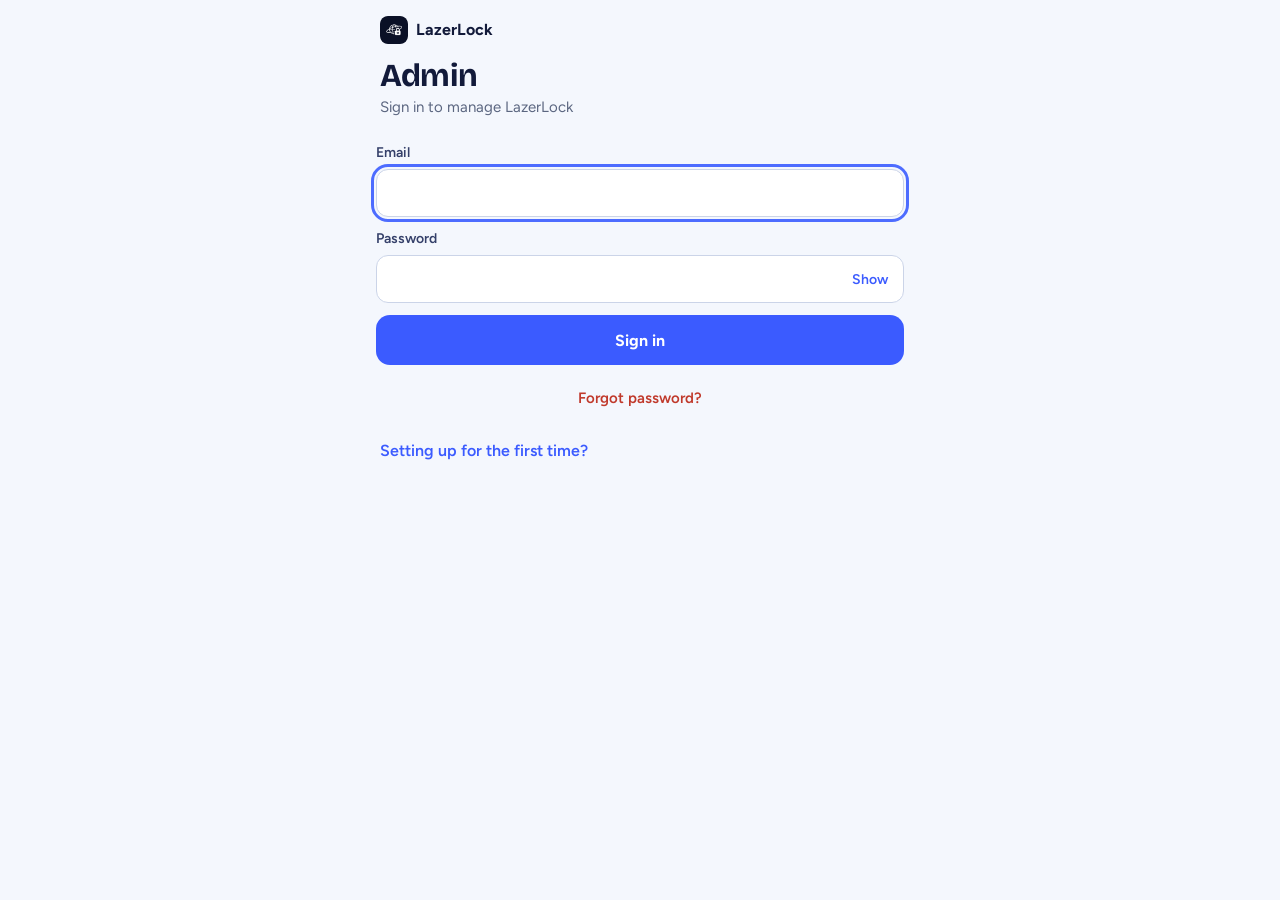
==== commit b8e509ce: "Release the admin page with v1.0.212" ====
--- a/docs/admin-live.html
+++ b/docs/admin-live.html
@@ -20,11 +20,11 @@
 <style>
   :root {
     color-scheme: light;
-    --bg: #F4F7FC; --card: #FFFFFF; --ink: #0F1A2A; --ink2: #33425A; --muted: #5B6B82; --faint: #8B99AD;
-    --line: #E4EAF2; --line2: #EEF2F9; --field: #CBD6E6;
-    --accent: #0E6FE0; --accent-dark: #0A58B8; --accent-soft: #E6F0FD; --mint: #1B86FF;
+    --bg: #F4F7FD; --card: #FFFFFF; --ink: #121A3A; --ink2: #35406A; --muted: #5B6680; --faint: #8A93AD;
+    --line: #E3E8F4; --line2: #EEF1F9; --field: #CBD4E8;
+    --accent: #3B5BFF; --accent-dark: #2A3FD0; --accent-soft: #E7ECFF; --mint: #4D6CFF;
     --amber: #FBEFD5; --amber-line: #EFD9A6; --amber-ink: #5C3D00;
-    --red: #C0392B; --red-soft: #F7E3DE; --chipoff: #E3EAF3; --danger: #C0392B;
+    --red: #C0392B; --red-soft: #F7E3DE; --chipoff: #E6EAF4; --danger: #C0392B;
     --display: 'Bricolage Grotesque', Figtree, system-ui, sans-serif;
     --body: Figtree, system-ui, -apple-system, 'Segoe UI', sans-serif;
     --mono: ui-monospace, 'SF Mono', Menlo, Consolas, monospace;
@@ -401,10 +401,10 @@
 
   /* ---------- Dark ----------
      Inside the app: the app's choice (?theme=dark). On the web: the device's own setting. */
-  :root[data-theme="dark"] { --bg: #0A0F1A; --card: #141B28; --ink: #EAF1FA; --ink2: #C4D0E0; --muted: #93A2B8; --faint: #74859B;
-    --line: #232D3D; --line2: #1A2432; --field: #2B3747; --accent: #3B9EFF; --accent-dark: #2E86EC; --accent-soft: #15263B;
-    --mint: #8CC4FF; --amber: #3A2E18; --amber-line: #6A5530; --amber-ink: #F5D08A; --red: #F7B4A7; --red-soft: #3A241F;
-    --chipoff: #243041; --danger: #E5604A;
+  :root[data-theme="dark"] { --bg: #0A0F1E; --card: #151C30; --ink: #EAF0FB; --ink2: #C4CFE4; --muted: #93A0BC; --faint: #727F9B;
+    --line: #27304A; --line2: #1E2740; --field: #2E3A56; --accent: #4E7BFF; --accent-dark: #A9C3FF; --accent-soft: #1A2440;
+    --mint: #6E9CFF; --amber: #3A2E18; --amber-line: #6A5530; --amber-ink: #F5D08A; --red: #F7B4A7; --red-soft: #3A241F;
+    --chipoff: #222C44; --danger: #E5604A;
     color-scheme: dark; }
   :root[data-theme="dark"] a, :root[data-theme="dark"] .back, :root[data-theme="dark"] .done, :root[data-theme="dark"] details.more > summary, :root[data-theme="dark"] .chip.teal, :root[data-theme="dark"] .av, :root[data-theme="dark"] .pick[aria-pressed="true"],
   :root[data-theme="dark"] #tabs button[aria-current="page"] { color: var(--mint); }
@@ -475,7 +475,7 @@
 <body>
 <div id="app">
   <header class="top">
-    <div class="brand"><img class="mark" id="markIcon" src="icon.png" alt="">LazerLock</div>
+    <div class="brand"><img class="mark" id="markIcon" src="[data-uri]" alt="">LazerLock</div>
     <button type="button" class="syncbtn" id="syncTop" hidden aria-label="Sync now" title="Sync now"></button>
     <span style="display:flex;align-items:center;gap:4px">
       <button type="button" class="conn" id="connBtn" hidden><span class="dot" id="connDot"></span><span id="connText">Connected</span></button>
@@ -542,7 +542,7 @@
   photooff: '<rect x="3.5" y="5" width="17" height="14" rx="2"/><path d="M3 3l18 18"/>',
   archive: '<rect x="3.5" y="4.5" width="17" height="4.5" rx="1"/><path d="M5 9v9.5a1 1 0 0 0 1 1h12a1 1 0 0 0 1-1V9M10 13h4"/>',
   gear: '<circle cx="12" cy="12" r="3"/><path d="M12 3v2.5M12 18.5V21M3 12h2.5M18.5 12H21M5.6 5.6l1.8 1.8M16.6 16.6l1.8 1.8M5.6 18.4l1.8-1.8M16.6 7.4l1.8-1.8"/>',
-  sync: '<path d="M3 12a9 9 0 0 1 9-9 9.75 9.75 0 0 1 6.74 2.74L21 8"/><path d="M21 3v5h-5"/><path d="M21 12a9 9 0 0 1-9 9 9.75 9.75 0 0 1-6.74-2.74L3 16"/><path d="M3 21v-5h5"/>',
+  sync: '<path d="M3 12a9 9 0 0 1 9-9 9.75 9.75 0 0 1 6.74 2.74L21 8"/><path d="M21 3v5h-5"/><path d="M21 12a9 9 0 0 1-9 9 9.75 9.75 0 0 1-6.74-2.74L3 16"/><path d="M3 21v-5h5"/><g transform="translate(12 12.6) scale(0.55) translate(-12 -12.65)"><path stroke-width="3.09" d="M17.5 19a4.5 4.5 0 0 0 0-9 6 6 0 0 0-11.6-1.6A4 4 0 0 0 6 19z"/></g>',
   warn: '<path d="M12 4l9 16H3z"/><path d="M12 10v4M12 17.5v.01"/>'
 };
 function icon(name, size = 20, sw = 1.8) {
